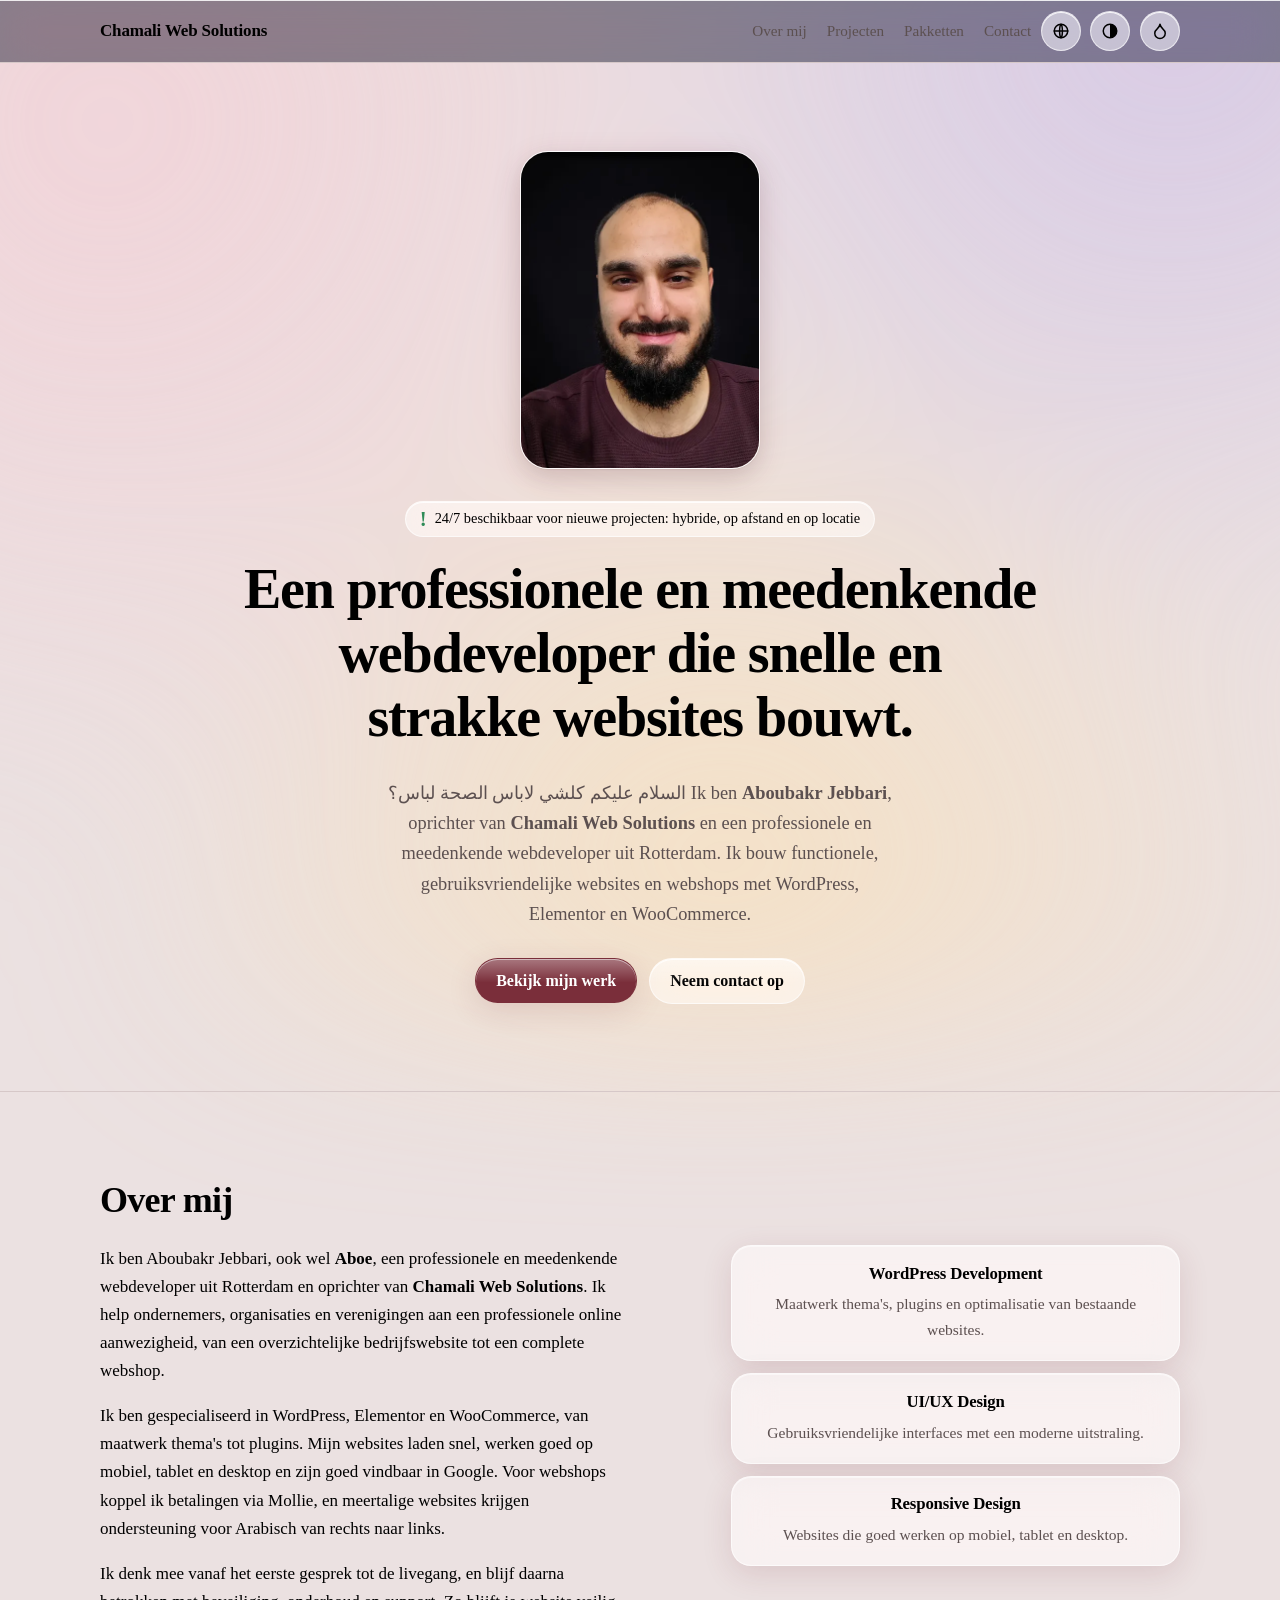
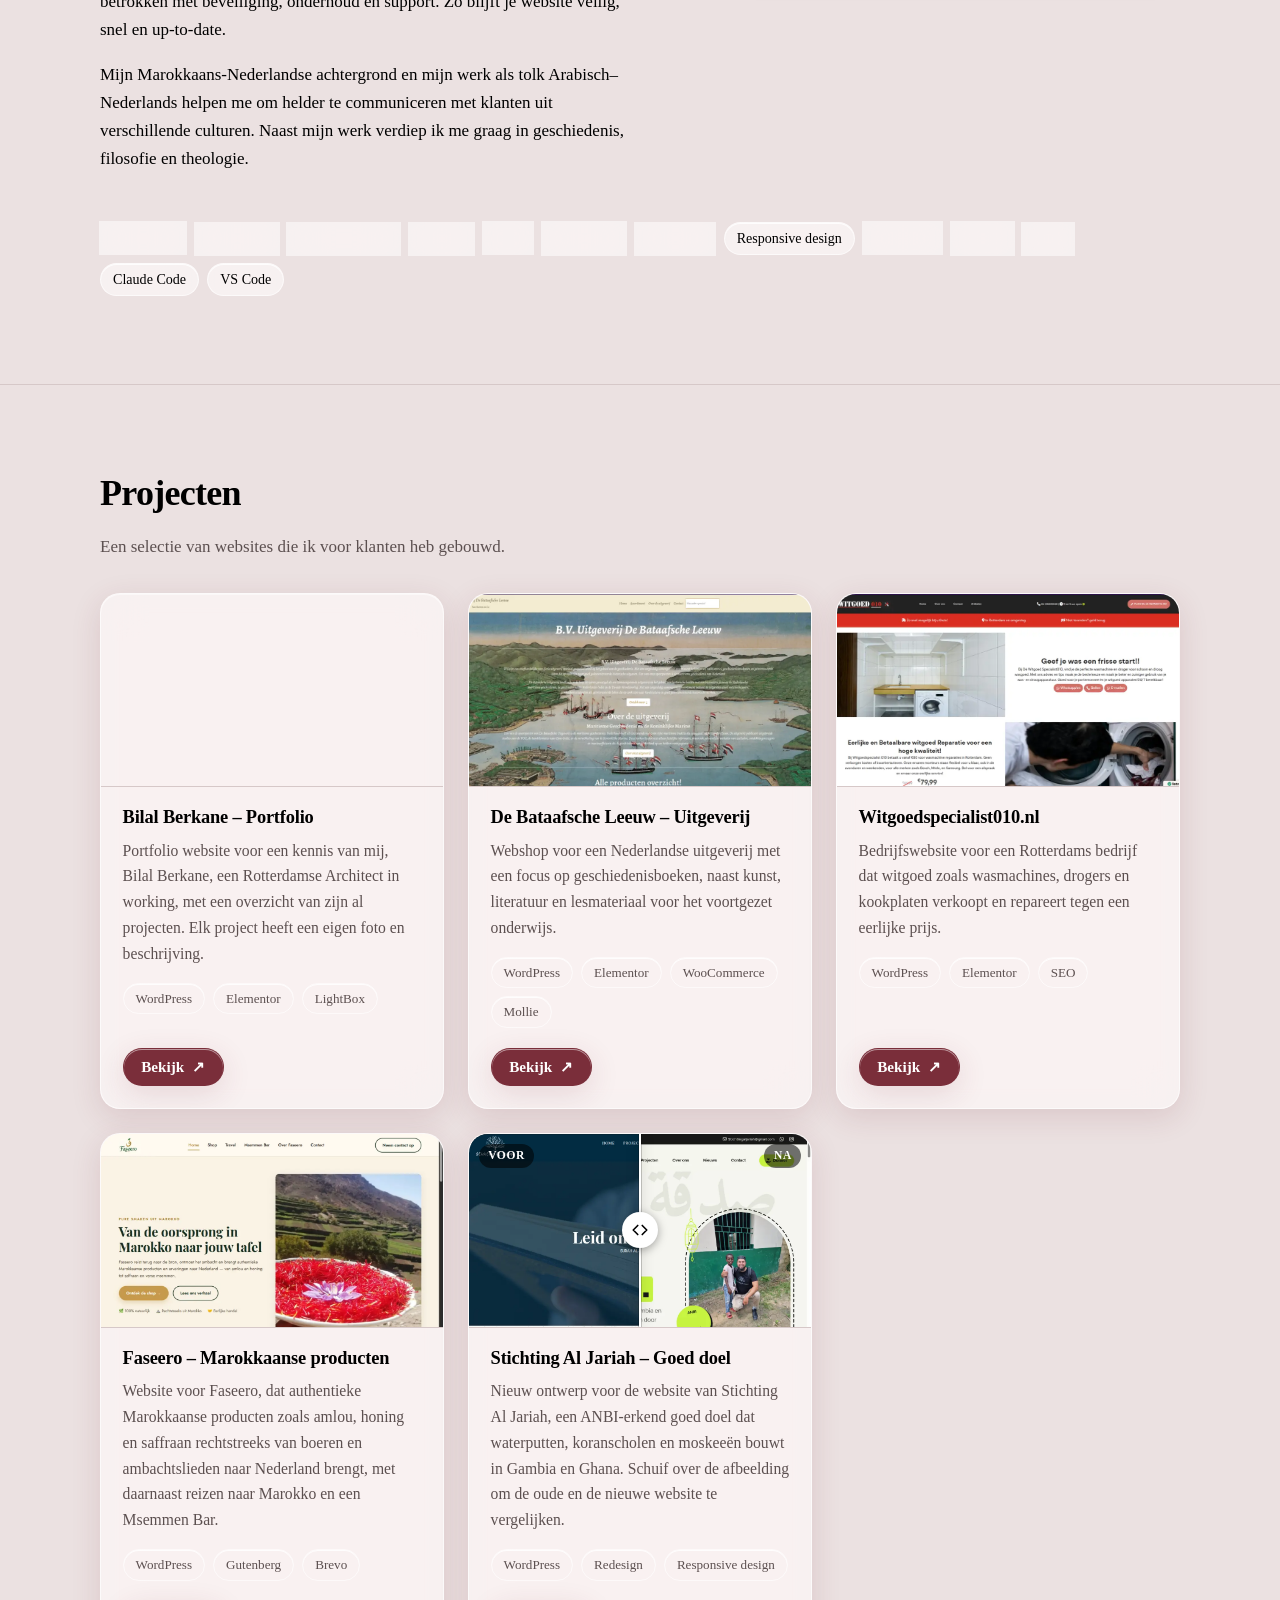
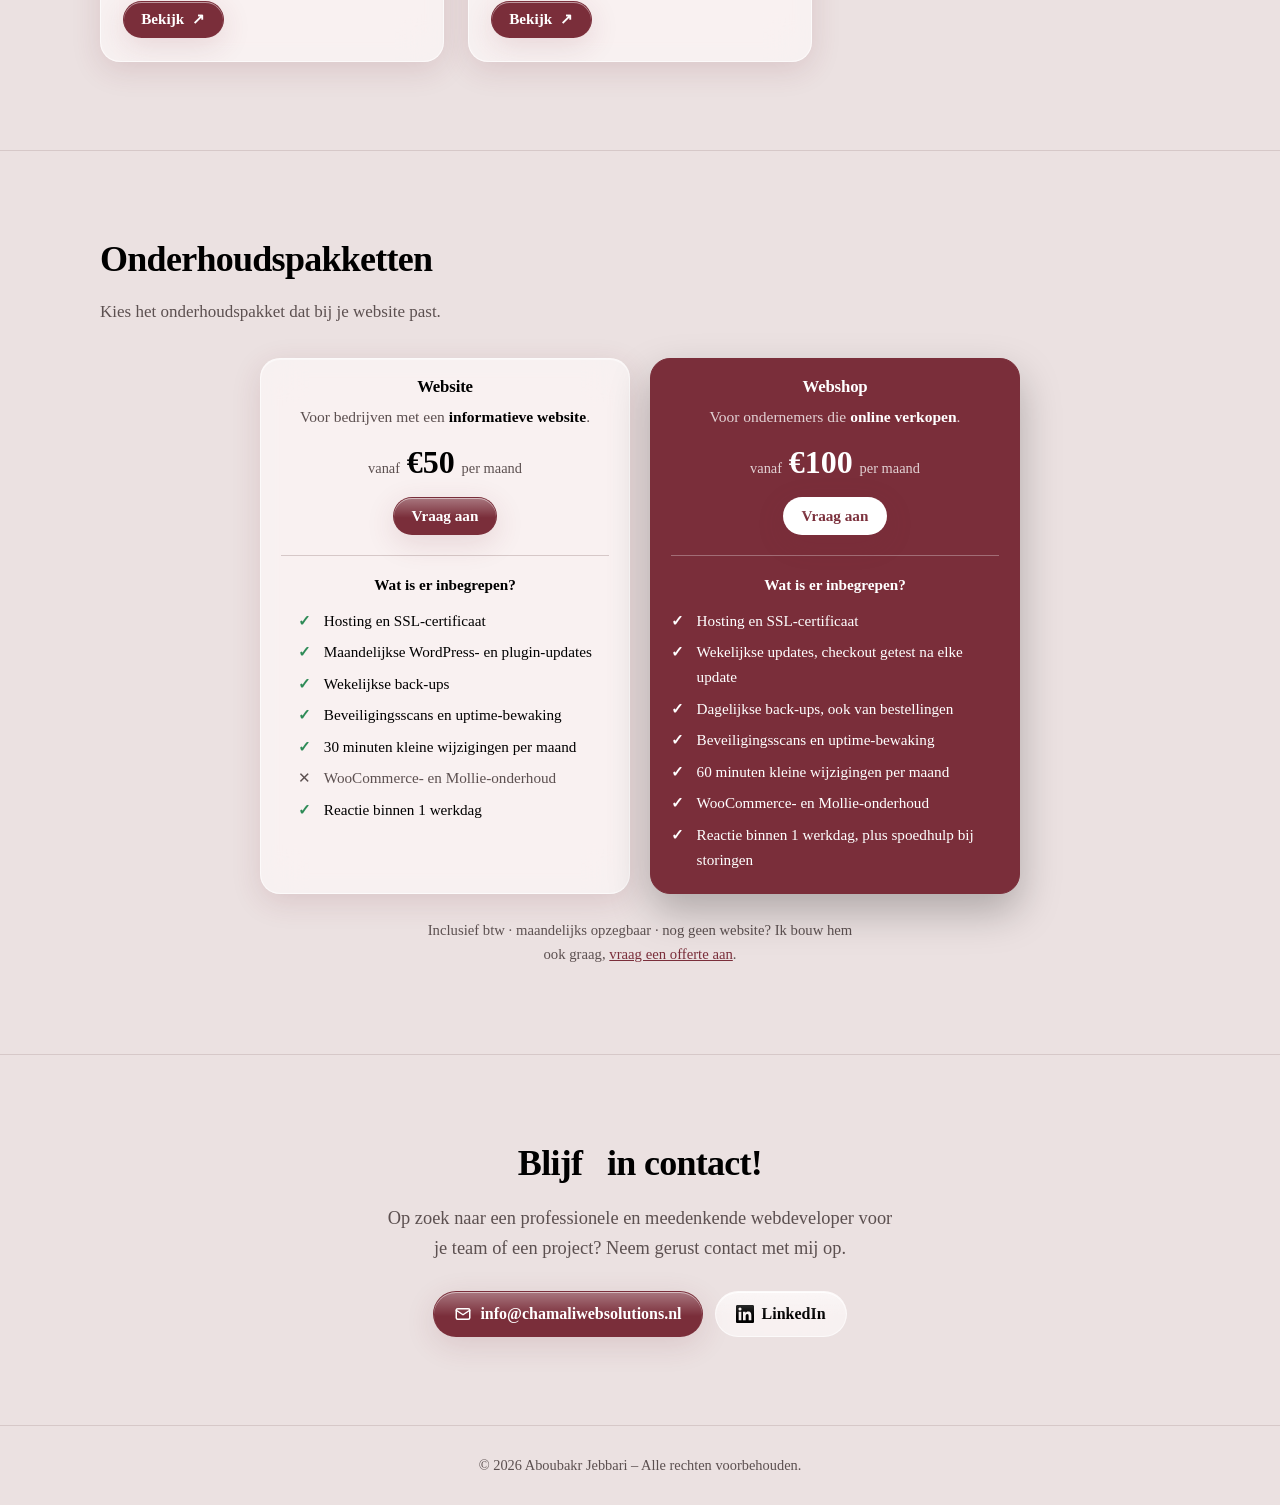
==== index.html @ 64330815 "Kleine aanpassingen in HTML en CSS Molgiant Belliontera-lettertype ingeladen en code opnieuw opgemaa" ====
<!DOCTYPE html>
<html lang="nl">

<head>
    <meta charset="UTF-8">
    <meta name="viewport" content="width=device-width, initial-scale=1.0">
    <title>Chamali Web Solutions – Webdeveloper in Rotterdam</title>
    <meta name="description"
        content="Portfolio van Aboubakr Jebbari, webdeveloper uit Rotterdam. Snelle, strakke en gebruiksvriendelijke websites met WordPress, Elementor en WooCommerce.">
    <meta name="theme-color" content="#EBE1E1">
    <link rel="canonical" href="https://chamaliwebsolutions.nl/">
    <meta property="og:title" content="Chamali Web Solutions – Webdeveloper in Rotterdam">
    <meta property="og:description"
        content="Snelle, strakke en gebruiksvriendelijke websites met WordPress, Elementor en WooCommerce.">
    <meta property="og:type" content="website">
    <meta property="og:url" content="https://chamaliwebsolutions.nl/">
    <meta property="og:site_name" content="Chamali Web Solutions">
    <meta property="og:locale" content="nl_NL">
    <meta property="og:image" content="https://chamaliwebsolutions.nl/assets/og-image.png">
    <meta property="og:image:width" content="1200">
    <meta property="og:image:height" content="630">
    <meta property="og:image:alt" content="Chamali Web Solutions – Webdeveloper in Rotterdam">
    <meta name="twitter:card" content="summary_large_image">
    <link rel="icon" href="./assets/favicon.svg" type="image/svg+xml">
    <link rel="apple-touch-icon" href="./assets/apple-touch-icon.png">
    <link rel="preload" as="image" href="./assets/aboubakr.webp">
    <!-- Structured data for the business only; no personal details on purpose -->
    <script type="application/ld+json">
    {
        "@context": "https://schema.org",
        "@type": "ProfessionalService",
        "name": "Chamali Web Solutions",
        "url": "https://chamaliwebsolutions.nl/",
        "logo": "https://chamaliwebsolutions.nl/assets/apple-touch-icon.png",
        "image": "https://chamaliwebsolutions.nl/assets/og-image.png",
        "description": "Webdeveloper in Rotterdam. Snelle, strakke en gebruiksvriendelijke websites met WordPress, Elementor en WooCommerce.",
        "areaServed": { "@type": "City", "name": "Rotterdam" },
        "knowsAbout": ["WordPress", "Elementor", "WooCommerce", "Webdesign", "Responsive design", "SEO"],
        "sameAs": ["https://www.linkedin.com/in/a-j-30070740a/?isSelfProfile=true"]
    }
    </script>
    <link href="https://fonts.cdnfonts.com/css/alegreya" rel="stylesheet">
    <link href="https://fonts.cdnfonts.com/css/molgiant-belliontera" rel="stylesheet">
    <link rel="stylesheet" href="./css/style.css">
    <!-- Set the theme, glass effect and language before the page paints, so there is no flash -->
    <script>
        (function () {
            var theme;
            try { theme = localStorage.getItem('theme'); } catch (e) { }
            if (theme !== 'dark' && theme !== 'light') {
                theme = window.matchMedia('(prefers-color-scheme: dark)').matches ? 'dark' : 'light';
            }
            document.documentElement.setAttribute('data-theme', theme);

            var glass;
            try { glass = localStorage.getItem('glass'); } catch (e) { }
            document.documentElement.setAttribute('data-glass', glass === 'off' ? 'off' : 'on');

            var lang;
            try { lang = localStorage.getItem('lang'); } catch (e) { }
            if (lang !== 'nl' && lang !== 'ar' && lang !== 'en') lang = 'nl';
            document.documentElement.setAttribute('lang', lang);
            document.documentElement.setAttribute('dir', lang === 'ar' ? 'rtl' : 'ltr');
        })();
    </script>
</head>

<body>
    <a class="skip-link" href="#main" data-i18n="skipLink">Naar de inhoud</a>

    <!-- Navigation -->
    <header class="site-header">
        <nav class="container nav" aria-label="Hoofdnavigatie" data-i18n-aria-label="navAriaLabel">
            <a class="brand" href="#top">Chamali Web Solutions</a>
            <div class="nav-actions">
                <!-- Offcanvas menu on tablet and smaller, inline links on desktop -->
                <ul class="nav-links" id="nav-menu">
                    <li><a href="#over-mij" data-i18n="navAbout">Over mij</a></li>
                    <li><a href="#projecten" data-i18n="navProjects">Projecten</a></li>
                    <li><a href="#pakketten" data-i18n="navPackages">Pakketten</a></li>
                    <li><a href="#contact" data-i18n="navContact">Contact</a></li>
                </ul>
                <div class="lang-switch">
                    <button class="icon-btn lang-toggle" type="button" id="lang-toggle-btn" aria-haspopup="true"
                        aria-expanded="false" aria-controls="lang-menu" aria-label="Taal wijzigen"
                        data-i18n-aria-label="langToggleAria">
                        <svg viewBox="0 0 24 24" width="18" height="18" aria-hidden="true" fill="none"
                            stroke="currentColor" stroke-width="2" stroke-linecap="round" stroke-linejoin="round">
                            <circle cx="12" cy="12" r="9" />
                            <path d="M3 12h18" />
                            <path d="M12 3c2.5 2.5 2.5 15.5 0 18M12 3c-2.5 2.5-2.5 15.5 0 18" />
                        </svg>
                    </button>
                    <ul class="lang-menu" id="lang-menu" role="menu" aria-labelledby="lang-toggle-btn">
                        <li role="none"><button type="button" role="menuitemradio" class="lang-option"
                                data-lang="nl">Nederlands</button></li>
                        <li role="none"><button type="button" role="menuitemradio" class="lang-option"
                                data-lang="ar">العربية</button></li>
                        <li role="none"><button type="button" role="menuitemradio" class="lang-option"
                                data-lang="en">English</button></li>
                    </ul>
                </div>
                <button class="icon-btn theme-toggle" type="button" aria-label="Wissel tussen licht en donker thema"
                    data-i18n-aria-label="themeToggleAria">
                    <svg viewBox="0 0 24 24" width="18" height="18" aria-hidden="true">
                        <circle cx="12" cy="12" r="9" fill="none" stroke="currentColor" stroke-width="2" />
                        <path d="M12 3a9 9 0 0 1 0 18Z" fill="currentColor" />
                    </svg>
                </button>
                <button class="icon-btn glass-toggle" type="button" aria-pressed="true" aria-label="Glaseffect"
                    data-i18n-aria-label="glassToggleAria">
                    <svg viewBox="0 0 24 24" width="18" height="18" aria-hidden="true" fill="none" stroke="currentColor"
                        stroke-width="2" stroke-linecap="round" stroke-linejoin="round">
                        <path
                            d="M12 22a7 7 0 0 0 7-7c0-2-1-3.9-3-5.5s-3.5-4-4-6.5c-.5 2.5-2 4.9-4 6.5C6 11.1 5 13 5 15a7 7 0 0 0 7 7Z" />
                        <path class="icon-glass-off" d="M4 4l16 16" />
                    </svg>
                </button>
                <button class="icon-btn nav-toggle" type="button" aria-label="Menu" aria-controls="nav-menu"
                    aria-expanded="false" data-i18n-aria-label="menuAria">
                    <svg viewBox="0 0 24 24" width="20" height="20" aria-hidden="true" fill="none" stroke="currentColor"
                        stroke-width="2" stroke-linecap="round">
                        <path class="icon-open" d="M4 7h16M4 12h16M4 17h16" />
                        <path class="icon-close" d="M6 6l12 12M18 6 6 18" />
                    </svg>
                </button>
            </div>
        </nav>
        <div class="nav-backdrop"></div>
    </header>

    <main id="main">
        <!-- Hero Section -->
        <section id="top" class="hero">
            <div class="container hero-grid">
                <div>
                    <p class="status"><span class="status-icon" aria-hidden="true">!</span><span
                            data-i18n="heroStatus">24/7 beschikbaar voor
                            nieuwe projecten: hybride, op afstand en op locatie</span></p>
                    <h1 data-i18n="heroTitle">Een professionele en meedenkende webdeveloper die snelle en strakke
                        websites
                        bouwt.</h1>
                    <p class="lead" data-i18n="heroLead"><span lang="ar" dir="rtl">السلام عليكم كلشي لاباس الصحة
                            لباس؟</span> Ik ben <strong>Aboubakr Jebbari</strong>, oprichter van
                        <strong>Chamali Web Solutions</strong> en een professionele en meedenkende webdeveloper uit
                        Rotterdam.
                        Ik bouw functionele,
                        gebruiksvriendelijke websites en webshops met WordPress, Elementor en WooCommerce.
                    </p>
                    <div class="actions">
                        <a class="btn btn-primary" href="#projecten" data-i18n="heroBtnWork">Bekijk mijn werk</a>
                        <a class="btn btn-outline" href="#contact" data-i18n="heroBtnContact">Neem contact op</a>
                    </div>
                </div>
                <img class="portrait" src="./assets/aboubakr.webp" alt="Portretfoto van Aboubakr Jebbari" width="480"
                    height="637" data-i18n-alt="portraitAlt">
            </div>
        </section>

        <!-- Over Section -->
        <section id="over-mij">
            <div class="container">
                <h2 data-i18n="aboutTitle">Over mij</h2>
                <div class="about-grid">
                    <div class="about-text">
                        <p data-i18n="aboutP1">Ik ben Aboubakr Jebbari, ook wel <strong>Aboe</strong>, een professionele
                            en meedenkende webdeveloper
                            uit Rotterdam en oprichter van <strong>Chamali Web Solutions</strong>. Ik help
                            ondernemers, organisaties en verenigingen aan een professionele online aanwezigheid, van
                            een overzichtelijke bedrijfswebsite tot een complete webshop.</p>
                        <p data-i18n="aboutP2">Ik ben gespecialiseerd in WordPress, Elementor en WooCommerce, van
                            maatwerk thema's tot plugins. Mijn websites laden snel, werken goed op mobiel, tablet en
                            desktop en zijn goed vindbaar in Google. Voor webshops koppel ik betalingen via Mollie, en
                            meertalige websites krijgen ondersteuning voor Arabisch van rechts naar links.</p>
                        <p data-i18n="aboutP3">Ik denk mee vanaf het eerste gesprek tot de livegang, en blijf daarna
                            betrokken met beveiliging, onderhoud en support. Zo blijft je website veilig, snel en
                            up-to-date.</p>
                        <p data-i18n="aboutP4">Mijn Marokkaans-Nederlandse achtergrond en mijn werk als tolk
                            Arabisch–Nederlands helpen me om helder te communiceren met klanten uit verschillende
                            culturen. Naast mijn werk verdiep ik me graag in geschiedenis, filosofie en theologie.</p>
                    </div>
                    <ul class="services">
                        <li>
                            <h3 data-i18n="serviceWpTitle">WordPress Development</h3>
                            <p data-i18n="serviceWpDesc">Maatwerk thema's, plugins en optimalisatie van bestaande
                                websites.</p>
                        </li>
                        <li>
                            <h3 data-i18n="serviceUxTitle">UI/UX Design</h3>
                            <p data-i18n="serviceUxDesc">Gebruiksvriendelijke interfaces met een moderne
                                uitstraling.</p>
                        </li>
                        <li>
                            <h3 data-i18n="serviceRespTitle">Responsive Design</h3>
                            <p data-i18n="serviceRespDesc">Websites die goed werken op mobiel, tablet en desktop.</p>
                        </li>
                    </ul>
                </div>
                <ul class="skills" aria-label="Vaardigheden" data-i18n-aria-label="skillsAria">
                    <li>WordPress</li>
                    <li>Elementor</li>
                    <li>WooCommerce</li>
                    <li>HTML</li>
                    <li>CSS</li>
                    <li>JavaScript</li>
                    <li>Bootstrap</li>
                    <li>Responsive design</li>
                    <li>LightBox</li>
                    <li>Mollie</li>
                    <li>SEO</li>
                    <li>Claude Code</li>
                    <li>VS Code</li>
                </ul>
            </div>
        </section>

        <!-- Projecten Section -->
        <section id="projecten">
            <div class="container">
                <h2 data-i18n="projectsTitle">Projecten</h2>
                <p class="section-intro" data-i18n="projectsIntro">Een selectie van websites die ik voor klanten heb
                    gebouwd.</p>
                <div class="projects">
                    <!-- Project 1 -->
                    <article class="project-card">
                        <div class="project-media"><img src="./assets/bilal-berkane.webp"
                                alt="Screenshot van de portfolio website van Bilal Berkane" width="1100" height="519"
                                loading="lazy" decoding="async" data-i18n-alt="project1Alt"></div>
                        <div class="project-body">
                            <h3 data-i18n="project1Title">Bilal Berkane – Portfolio</h3>
                            <p data-i18n="project1Desc">Portfolio website voor een kennis van mij, Bilal Berkane, een
                                Rotterdamse Architect in working, met een overzicht van zijn al projecten. Elk project
                                heeft een eigen foto en beschrijving.</p>
                            <ul class="tags" aria-label="Gebruikte technieken" data-i18n-aria-label="tagsAria">
                                <li>WordPress</li>
                                <li>Elementor</li>
                                <li>LightBox</li>
                            </ul>
                            <a class="btn btn-primary btn-sm" href="https://bilalberkane.nl/" target="_blank"
                                rel="noopener"><span data-i18n="btnView">Bekijk</span> <span
                                    aria-hidden="true">↗</span><span class="visually-hidden" data-i18n="project1Hidden">
                                    de website van Bilal Berkane</span></a>
                        </div>
                    </article>

                    <!-- Project 2 -->
                    <article class="project-card">
                        <div class="project-media"><img src="./assets/bataafsche-leeuw.webp"
                                alt="Screenshot van de website van uitgeverij De Bataafsche Leeuw" width="1100"
                                height="524" loading="lazy" decoding="async" data-i18n-alt="project2Alt"></div>
                        <div class="project-body">
                            <h3 data-i18n="project2Title">De Bataafsche Leeuw – Uitgeverij</h3>
                            <p data-i18n="project2Desc">Webshop voor een Nederlandse uitgeverij met een focus op
                                geschiedenisboeken, naast kunst, literatuur en lesmateriaal voor het voortgezet
                                onderwijs.</p>
                            <ul class="tags" aria-label="Gebruikte technieken" data-i18n-aria-label="tagsAria">
                                <li>WordPress</li>
                                <li>Elementor</li>
                                <li>WooCommerce</li>
                                <li>Mollie</li>
                            </ul>
                            <a class="btn btn-primary btn-sm" href="https://bataafscheleeuw.nl" target="_blank"
                                rel="noopener"><span data-i18n="btnView">Bekijk</span> <span
                                    aria-hidden="true">↗</span><span class="visually-hidden" data-i18n="project2Hidden">
                                    de website van De Bataafsche Leeuw</span></a>
                        </div>
                    </article>

                    <!-- Project 3 -->
                    <article class="project-card">
                        <div class="project-media"><img src="./assets/witgoedspecialist010.webp"
                                alt="Screenshot van de website van Witgoedspecialist010" width="1100" height="521"
                                loading="lazy" decoding="async" data-i18n-alt="project3Alt"></div>
                        <div class="project-body">
                            <h3 data-i18n="project3Title">Witgoedspecialist010.nl</h3>
                            <p data-i18n="project3Desc">Bedrijfswebsite voor een Rotterdams bedrijf dat witgoed zoals
                                wasmachines, drogers en kookplaten verkoopt en repareert tegen een eerlijke prijs.</p>
                            <ul class="tags" aria-label="Gebruikte technieken" data-i18n-aria-label="tagsAria">
                                <li>WordPress</li>
                                <li>Elementor</li>
                                <li>SEO</li>
                            </ul>
                            <a class="btn btn-primary btn-sm" href="https://witgoedspecialist010.nl/" target="_blank"
                                rel="noopener"><span data-i18n="btnView">Bekijk</span> <span
                                    aria-hidden="true">↗</span><span class="visually-hidden" data-i18n="project3Hidden">
                                    de website van Witgoedspecialist010</span></a>
                        </div>
                    </article>

                    <!-- Project 4 -->
                    <article class="project-card">
                        <div class="project-media"><img src="./assets/faseero.webp"
                                alt="Screenshot van de website van Faseero" width="1100" height="688" loading="lazy"
                                decoding="async" data-i18n-alt="project4Alt"></div>
                        <div class="project-body">
                            <h3 data-i18n="project4Title">Faseero – Marokkaanse producten</h3>
                            <p data-i18n="project4Desc">Website voor Faseero, dat authentieke Marokkaanse producten
                                zoals amlou, honing en saffraan rechtstreeks van boeren en ambachtslieden naar Nederland
                                brengt, met daarnaast reizen naar Marokko en een Msemmen Bar.</p>
                            <ul class="tags" aria-label="Gebruikte technieken" data-i18n-aria-label="tagsAria">
                                <li>WordPress</li>
                                <li>Gutenberg</li>
                                <li>Brevo</li>
                            </ul>
                            <a class="btn btn-primary btn-sm" href="https://www.faseero.nl" target="_blank"
                                rel="noopener"><span data-i18n="btnView">Bekijk</span> <span
                                    aria-hidden="true">↗</span><span class="visually-hidden" data-i18n="project4Hidden">
                                    de website van Faseero</span></a>
                        </div>
                    </article>

                    <!-- Project 5: hidden, the Ettaouhid project was cancelled. Remove this comment to show it again.
                    <article class="project-card">
                        <div class="project-media"><img src="./assets/ettaouhid.webp"
                                alt="Screenshot van de website van Vereniging Ettaouhid" width="1100" height="688"
                                loading="lazy" decoding="async" data-i18n-alt="project5Alt"></div>
                        <div class="project-body">
                            <h3 data-i18n="project5Title">Ettaouhid – Vereniging in Rotterdam</h3>
                            <p data-i18n="project5Desc">Nieuw ontwerp voor de website van Vereniging Ettaouhid, een
                                sociaal-culturele vereniging in Rotterdam die sinds 1989 actief is met een moskee,
                                Koranonderwijs, Arabische les en activiteiten voor jongeren, met ondersteuning voor
                                Arabisch van rechts naar links.</p>
                            <ul class="tags" aria-label="Gebruikte technieken" data-i18n-aria-label="tagsAria">
                                <li>WordPress</li>
                                <li>RTL</li>
                                <li>Responsive design</li>
                            </ul>
                            <a class="btn btn-primary btn-sm" href="https://ettaouhid.nl/" target="_blank"
                                rel="noopener"><span data-i18n="btnView">Bekijk</span> <span
                                    aria-hidden="true">↗</span><span class="visually-hidden" data-i18n="project5Hidden">
                                    de website van Ettaouhid</span></a>
                        </div>
                    </article>
                    -->

                    <!-- Project 6: before/after slider of the old and the new website.
                         dir="ltr" keeps "voor" on the left in the Arabic version too. -->
                    <article class="project-card">
                        <div class="project-media">
                            <div class="compare" dir="ltr">
                                <img class="compare-after" src="./assets/stichting-aljariah-na.webp"
                                    alt="De nieuwe website van Stichting Al Jariah" width="1200" height="750"
                                    loading="lazy" decoding="async" data-i18n-alt="project6AfterAlt">
                                <img class="compare-before" src="./assets/stichting-aljariah-voor.webp"
                                    alt="De oude website van Stichting Al Jariah" width="1200" height="750"
                                    loading="lazy" decoding="async" data-i18n-alt="project6BeforeAlt">
                                <span class="compare-label compare-label-before" data-i18n="compareBefore">Voor</span>
                                <span class="compare-label compare-label-after" data-i18n="compareAfter">Na</span>
                                <input class="compare-range" type="range" min="0" max="100" step="0.1" value="50"
                                    aria-label="Schuif tussen de oude en de nieuwe website"
                                    data-i18n-aria-label="compareAria">
                                <span class="compare-line" aria-hidden="true"><span class="compare-grip"><svg width="18"
                                            height="18" viewBox="0 0 24 24" fill="none">
                                            <path d="m9 6-6 6 6 6M15 6l6 6-6 6" stroke="currentColor" stroke-width="2.2"
                                                stroke-linecap="round" stroke-linejoin="round" />
                                        </svg></span></span>
                            </div>
                        </div>
                        <div class="project-body">
                            <h3 data-i18n="project6Title">Stichting Al Jariah – Goed doel</h3>
                            <p data-i18n="project6Desc">Nieuw ontwerp voor de website van Stichting Al Jariah, een
                                ANBI-erkend goed doel dat waterputten, koranscholen en moskeeën bouwt in Gambia en
                                Ghana. Schuif over de afbeelding om de oude en de nieuwe website te vergelijken.</p>
                            <ul class="tags" aria-label="Gebruikte technieken" data-i18n-aria-label="tagsAria">
                                <li>WordPress</li>
                                <li>Redesign</li>
                                <li>Responsive design</li>
                            </ul>
                            <a class="btn btn-primary btn-sm" href="https://stichtingaljariah.nl/" target="_blank"
                                rel="noopener"><span data-i18n="btnView">Bekijk</span> <span
                                    aria-hidden="true">↗</span><span class="visually-hidden" data-i18n="project6Hidden">
                                    de website van Stichting Al Jariah</span></a>
                        </div>
                    </article>
                </div>
            </div>
        </section>

        <!-- Pakketten Section -->
        <section id="pakketten">
            <div class="container">
                <h2 data-i18n="packagesTitle">Onderhoudspakketten</h2>
                <p class="section-intro" data-i18n="packagesIntro">Kies het onderhoudspakket dat bij je website past.
                </p>
                <ul class="packages">
                    <!-- Pakket 1 -->
                    <li class="package">
                        <h3 data-i18n="package1Title">Website</h3>
                        <p class="package-desc" data-i18n="package1Desc">Voor bedrijven met een <strong>informatieve
                                website</strong>.</p>
                        <p class="package-price" data-i18n="package1Price">vanaf <strong>€50</strong> per maand</p>
                        <a class="btn btn-primary btn-sm" href="#contact" data-i18n="packageBtn">Vraag aan</a>
                        <div class="package-includes">
                            <p class="package-includes-title" data-i18n="includesTitle">Wat is er inbegrepen?</p>
                            <ul class="package-features">
                                <li><span data-i18n="featureHosting">Hosting en SSL-certificaat</span></li>
                                <li><span data-i18n="p1Updates">Maandelijkse WordPress- en plugin-updates</span></li>
                                <li><span data-i18n="p1Backups">Wekelijkse back-ups</span></li>
                                <li><span data-i18n="featureMonitoring">Beveiligingsscans en uptime-bewaking</span></li>
                                <li><span data-i18n="p1Changes">30 minuten kleine wijzigingen per maand</span></li>
                                <li class="excluded"><span class="visually-hidden" data-i18n="notIncluded">Niet
                                        inbegrepen:</span> <span data-i18n="featureShop">WooCommerce- en
                                        Mollie-onderhoud</span></li>
                                <li><span data-i18n="p1Support">Reactie binnen 1 werkdag</span></li>
                            </ul>
                        </div>
                    </li>

                    <!-- Pakket 2 -->
                    <li class="package package-featured">
                        <h3 data-i18n="package2Title">Webshop</h3>
                        <p class="package-desc" data-i18n="package2Desc">Voor ondernemers die <strong>online
                                verkopen</strong>.</p>
                        <p class="package-price" data-i18n="package2Price">vanaf <strong>€100</strong> per maand</p>
                        <a class="btn btn-primary btn-sm" href="#contact" data-i18n="packageBtn">Vraag aan</a>
                        <div class="package-includes">
                            <p class="package-includes-title" data-i18n="includesTitle">Wat is er inbegrepen?</p>
                            <ul class="package-features">
                                <li><span data-i18n="featureHosting">Hosting en SSL-certificaat</span></li>
                                <li><span data-i18n="p2Updates">Wekelijkse updates, checkout getest na elke
                                        update</span></li>
                                <li><span data-i18n="p2Backups">Dagelijkse back-ups, ook van bestellingen</span></li>
                                <li><span data-i18n="featureMonitoring">Beveiligingsscans en uptime-bewaking</span></li>
                                <li><span data-i18n="p2Changes">60 minuten kleine wijzigingen per maand</span></li>
                                <li><span data-i18n="featureShop">WooCommerce- en Mollie-onderhoud</span></li>
                                <li><span data-i18n="p2Support">Reactie binnen 1 werkdag, plus spoedhulp bij
                                        storingen</span></li>
                            </ul>
                        </div>
                    </li>
                </ul>
                <p class="packages-note" data-i18n="packagesNote">Inclusief btw · maandelijks opzegbaar · nog geen
                    website? Ik bouw hem ook graag, <a href="#contact">vraag een offerte aan</a>.</p>
            </div>
        </section>

        <!-- Contact Section -->
        <section id="contact">
            <div class="container contact">
                <h2 data-i18n="contactTitle">Blijf &nbsp; in contact!</h2>
                <p class="lead" data-i18n="contactLead">Op zoek naar een professionele en meedenkende webdeveloper voor
                    je team of een project?
                    Neem gerust contact met mij op.</p>
                <div class="actions">
                    <a class="btn btn-primary" href="mailto:info@chamaliwebsolutions.nl">
                        <svg viewBox="0 0 24 24" width="18" height="18" aria-hidden="true" fill="none"
                            stroke="currentColor" stroke-width="2" stroke-linecap="round" stroke-linejoin="round">
                            <rect x="3" y="5" width="18" height="14" rx="2" />
                            <path d="m3 7 9 6 9-6" />
                        </svg>
                        info@chamaliwebsolutions.nl
                    </a>
                    <a class="btn btn-outline" href="https://www.linkedin.com/in/a-j-30070740a/?isSelfProfile=true"
                        target="_blank" rel="noopener">
                        <svg viewBox="0 0 24 24" width="18" height="18" aria-hidden="true" fill="currentColor">
                            <path
                                d="M20.45 20.45h-3.56v-5.57c0-1.33-.02-3.04-1.85-3.04-1.85 0-2.14 1.45-2.14 2.94v5.67H9.35V9h3.41v1.56h.05c.48-.9 1.64-1.85 3.37-1.85 3.6 0 4.27 2.37 4.27 5.46v6.28ZM5.34 7.43a2.06 2.06 0 1 1 0-4.13 2.06 2.06 0 0 1 0 4.13ZM7.12 20.45H3.56V9h3.56v11.45ZM22.22 0H1.77C.79 0 0 .77 0 1.73v20.54C0 23.23.79 24 1.77 24h20.45c.98 0 1.78-.77 1.78-1.73V1.73C24 .77 23.2 0 22.22 0Z" />
                        </svg>
                        LinkedIn
                    </a>
                </div>
            </div>
        </section>
    </main>

    <!-- Footer -->
    <footer class="site-footer">
        <div class="container">
            <p>&copy; <span class="year">2026</span> Aboubakr Jebbari – <span data-i18n="footerRights">Alle rechten
                    voorbehouden.</span></p>
        </div>
    </footer>

    <script src="./js/app.js" defer></script>
</body>

</html>
---- css/style.css ----
:root {
  --bg: #EBE1E1;
  --bg-solid: #EBE1E1;
  --surface: rgba(255, 255, 255, .55);
  --text: #000000;
  --muted: #5c5050;
  --border: #d6c8c8;
  --accent: #7a2e3a;
  --accent-hover: #5e222c;
  --on-accent: #ffffff;
  --on-accent-hover: #ffffff;
  --check: #2e8b57;
  --header-bg: rgba(32, 38, 58, .5);
  --radius: 20px;
  --shadow: 0 1px 2px rgba(34, 27, 27, .06), 0 8px 24px rgba(34, 27, 27, .08);
  --glass-blur: blur(20px) saturate(180%);
  --glass-border: rgba(255, 255, 255, .6);
  --glass-highlight: rgba(255, 255, 255, .85);
  --glass-shadow: 0 8px 30px rgba(122, 46, 58, .14), inset 0 1px 0 rgba(255, 255, 255, .5);
  --blob-1: #f7c9d3;
  --blob-2: #c6b6ea;
  --blob-3: #ffe2ad;
}

:root[data-theme="dark"] {
  color-scheme: dark;
  --bg: linear-gradient(180deg, #3e252c, #2b2b2b);
  --bg-solid: #2b2b2b;
  --surface: rgba(74, 46, 53, .4);
  --text: #ffffff;
  --muted: #cab6ba;
  --border: #5e3f46;
  --accent: #ffffff;
  --accent-hover: #2b2b2b;
  --on-accent: #2b2b2b;
  --on-accent-hover: #ffffff;
  --check: #5cc08a;
  /* Same near-black as the background of the portrait photo */
  --header-bg: #070608;
  --shadow: 0 1px 2px rgba(0, 0, 0, .3), 0 8px 24px rgba(0, 0, 0, .35);
  --glass-blur: blur(20px) saturate(180%);
  --glass-border: rgba(255, 255, 255, .14);
  --glass-highlight: rgba(255, 255, 255, .22);
  --glass-shadow: 0 8px 30px rgba(0, 0, 0, .5), inset 0 1px 0 rgba(255, 255, 255, .08);
  --blob-1: #7a2e3a;
  --blob-2: #203a52;
  --blob-3: #e3a1ab;
}

/* Flat look without the glass effect, switched with the glass toggle */
:root[data-glass="off"] {
  --surface: #ffffff;
  --glass-blur: none;
  --glass-border: var(--border);
  --glass-highlight: transparent;
  --glass-shadow: var(--shadow);
}

/* The dark header is already solid, so only the light one needs a flat colour */
:root[data-theme="light"][data-glass="off"] {
  --header-bg: var(--bg-solid);
}

:root[data-theme="dark"][data-glass="off"] {
  --surface: #382b2f;
}

*,
*::before,
*::after {
  box-sizing: border-box;
}

html {
  scroll-behavior: smooth;
  scroll-padding-top: 72px;
  -webkit-text-size-adjust: 100%;
}

body {
  position: relative;
  margin: 0;
  background: var(--bg);
  color: var(--text);
  font-family: 'Molgiant Belliontera', sans-serif;
  font-family: 'Molgiant Belliontera Script', sans-serif;
  font-family: "Alegreya", Georgia, "Traditional Arabic", "Noto Naskh Arabic", "Times New Roman", Times, serif;
  font-size: 1.0625rem;
  line-height: 1.65;
}

/* Soft drifting color blobs the glass panels refract via backdrop-filter */
body::before {
  content: "";
  position: fixed;
  inset: -15%;
  z-index: -1;
  background:
    radial-gradient(circle at 18% 22%, var(--blob-1) 0%, transparent 42%),
    radial-gradient(circle at 82% 12%, var(--blob-2) 0%, transparent 38%),
    radial-gradient(circle at 55% 88%, var(--blob-3) 0%, transparent 45%);
  filter: blur(90px);
  opacity: .55;
  pointer-events: none;
  animation: liquidDrift 24s ease-in-out infinite alternate;
}

@keyframes liquidDrift {
  0% {
    transform: translate(0, 0) scale(1);
  }

  50% {
    transform: translate(-3%, 2%) scale(1.06);
  }

  100% {
    transform: translate(2%, -3%) scale(1);
  }
}

:root[data-glass="off"] body::before {
  content: none;
}

img {
  display: block;
  max-width: 100%;
  height: auto;
}

a {
  color: var(--accent);
}

h1,
h2,
h3 {
  margin: 0 0 .5em;
  line-height: 1.15;
  letter-spacing: -.02em;
  text-wrap: balance;
}

h1 {
  font-size: clamp(2.1rem, 5.5vw, 3.5rem);
}

h2 {
  font-size: clamp(1.6rem, 3.5vw, 2.25rem);
}

h3 {
  font-size: 1.15rem;
  letter-spacing: -.01em;
}

/* Negative letter-spacing breaks Arabic letter connections */
[dir="rtl"] h1,
[dir="rtl"] h2,
[dir="rtl"] h3,
[dir="rtl"] .brand,
[dir="rtl"] .package-badge {
  letter-spacing: normal;
}

p {
  margin: 0 0 1em;
}

ul {
  margin: 0;
  padding: 0;
  list-style: none;
}

:focus-visible {
  outline: 3px solid var(--accent);
  outline-offset: 3px;
  border-radius: 4px;
}

.container {
  width: min(100% - 2.5rem, 1080px);
  margin-inline: auto;
}

.visually-hidden {
  position: absolute;
  width: 1px;
  height: 1px;
  overflow: hidden;
  clip-path: inset(50%);
  white-space: nowrap;
}

.skip-link {
  position: absolute;
  inset-inline-start: 1rem;
  top: -4rem;
  z-index: 20;
  padding: .5rem 1rem;
  background: var(--text);
  color: var(--bg-solid);
  border-radius: 8px;
}

.skip-link:focus {
  top: 1rem;
}

/* Navigation */
.site-header {
  position: sticky;
  top: 0;
  z-index: 10;
  border-bottom: 1px solid var(--border);
}

/* The blur lives on a pseudo-element: a backdrop-filter on the header itself
   would trap the fixed offcanvas menu inside the header box. */
.site-header::before {
  content: "";
  position: absolute;
  inset: 0;
  z-index: -1;
  background: var(--header-bg);
  backdrop-filter: var(--glass-blur);
  -webkit-backdrop-filter: var(--glass-blur);
  box-shadow: inset 0 1px 0 var(--glass-highlight);
}

.nav {
  display: flex;
  align-items: center;
  justify-content: space-between;
  gap: 1rem;
  padding-block: .7rem;
}

.nav-actions {
  display: flex;
  align-items: center;
  gap: .6rem;
}

.brand {
  color: var(--text);
  font-weight: 700;
  letter-spacing: -.01em;
  text-decoration: none;
}

.nav-links {
  display: flex;
  align-items: center;
  gap: 1.25rem;
}

.icon-btn {
  display: grid;
  place-items: center;
  width: 2.5rem;
  height: 2.5rem;
  padding: 0;
  background: var(--surface);
  backdrop-filter: var(--glass-blur);
  -webkit-backdrop-filter: var(--glass-blur);
  border: 1px solid var(--glass-border);
  border-radius: 50%;
  color: var(--text);
  cursor: pointer;
  box-shadow: inset 0 1px 0 var(--glass-highlight);
  transition: transform .15s, box-shadow .15s;
}

.icon-btn:hover {
  transform: translateY(-1px);
  box-shadow: inset 0 1px 0 var(--glass-highlight), 0 4px 14px rgba(0, 0, 0, .12);
}

/* The glass toggle's droplet gets a slash while the effect is off */
.icon-glass-off {
  display: none;
}

:root[data-glass="off"] .icon-glass-off {
  display: inline;
}

/* Language dropdown */
.lang-switch {
  position: relative;
}

.lang-menu {
  position: absolute;
  top: calc(100% + .6rem);
  inset-inline-end: 0;
  z-index: 15;
  min-width: 9.5rem;
  padding: .4rem;
  background: var(--surface);
  backdrop-filter: var(--glass-blur);
  -webkit-backdrop-filter: var(--glass-blur);
  border: 1px solid var(--glass-border);
  border-radius: calc(var(--radius) - 4px);
  box-shadow: var(--glass-shadow), 0 12px 28px rgba(0, 0, 0, .18);
  opacity: 0;
  transform: translateY(-6px);
  visibility: hidden;
  pointer-events: none;
  transition: opacity .15s ease, transform .15s ease, visibility .15s;
}

.lang-switch.open .lang-menu {
  opacity: 1;
  transform: translateY(0);
  visibility: visible;
  pointer-events: auto;
}

.lang-option {
  display: flex;
  align-items: center;
  gap: .5rem;
  width: 100%;
  padding: .55rem .65rem;
  background: none;
  border: none;
  border-radius: calc(var(--radius) - 10px);
  color: var(--text);
  font-family: inherit;
  font-size: .92rem;
  text-align: start;
  cursor: pointer;
}

.lang-option:hover {
  background: var(--border);
}

.lang-option::before {
  content: "";
  width: 1rem;
  flex: none;
}

.lang-option[aria-current="true"] {
  font-weight: 700;
}

.lang-option[aria-current="true"]::before {
  content: "✓";
  color: var(--accent);
}

.nav-toggle,
.nav-backdrop,
.icon-close {
  display: none;
}

/* Offcanvas menu: tablet and smaller */
@media (max-width: 991px) {
  .nav-toggle {
    display: grid;
  }

  /* Keep the buttons above the open panel, so the toggle doubles as close button */
  .icon-btn {
    position: relative;
    z-index: 2;
  }

  .nav-links {
    position: fixed;
    top: 0;
    inset-inline-end: 0;
    z-index: 1;
    flex-direction: column;
    align-items: stretch;
    gap: 0;
    width: min(82vw, 320px);
    height: 100vh;
    height: 100dvh;
    padding: 4.75rem 1.5rem 2rem;
    overflow-y: auto;
    background: var(--header-bg);
    backdrop-filter: var(--glass-blur);
    -webkit-backdrop-filter: var(--glass-blur);
    border-inline-start: 1px solid var(--glass-border);
    box-shadow: var(--glass-shadow);
    transform: translateX(100%);
    visibility: hidden;
    transition: transform .25s ease, visibility .25s;
  }

  /* inset-inline-end flips to the left edge in RTL, but the transform below
     is a physical length and needs its own direction-aware override. */
  [dir="rtl"] .nav-links {
    transform: translateX(-100%);
  }

  .nav-actions .nav-links a {
    display: block;
    padding: .95rem 0;
    border-bottom: 1px solid var(--border);
    color: var(--text);
    font-size: 1.15rem;
  }

  .nav-backdrop {
    display: block;
    position: fixed;
    inset: 0;
    background: rgba(0, 0, 0, .5);
    opacity: 0;
    pointer-events: none;
    transition: opacity .25s ease;
  }

  .nav-open {
    overflow: hidden;
  }

  .nav-open .nav-links {
    transform: none;
    visibility: visible;
  }

  .nav-open .nav-backdrop {
    opacity: 1;
    pointer-events: auto;
  }

  .nav-open .icon-open {
    display: none;
  }

  .nav-open .icon-close {
    display: inline;
  }
}

/* Keep the brand and the four header buttons on one line on small phones */
@media (max-width: 419px) {
  .nav {
    gap: .75rem;
  }

  .nav-actions {
    gap: .4rem;
  }

  .icon-btn {
    width: 2.25rem;
    height: 2.25rem;
  }

  .brand {
    font-size: .95rem;
  }
}

.nav-links a {
  color: var(--muted);
  font-size: .95rem;
  font-weight: 500;
  text-decoration: none;
}

.nav-links a:hover {
  color: var(--text);
}

/* Sections */
section {
  padding-block: clamp(3rem, 8vw, 5.5rem);
}

section+section {
  border-top: 1px solid var(--border);
}

.lead {
  color: var(--muted);
  font-size: 1.15rem;
  max-width: 56ch;
}

.section-intro {
  color: var(--muted);
  margin-bottom: 2rem;
}

/* Buttons */
.btn {
  position: relative;
  display: inline-flex;
  align-items: center;
  gap: .5rem;
  padding: .75rem 1.25rem;
  border: 1.5px solid transparent;
  border-radius: 999px;
  font-size: 1rem;
  font-weight: 600;
  line-height: 1.2;
  max-width: 100%;
  overflow-wrap: anywhere;
  text-decoration: none;
  overflow: hidden;
  transition: background-color .15s, color .15s, border-color .15s, transform .15s, box-shadow .15s;
}

.btn:hover {
  transform: translateY(-2px);
}

.btn-sm {
  padding: .55rem 1.1rem;
  font-size: .95rem;
}

/* Glass sheen: a soft highlight riding the top half of every button */
.btn::before {
  content: "";
  position: absolute;
  inset: 0;
  background: linear-gradient(180deg, rgba(255, 255, 255, .35), rgba(255, 255, 255, 0) 55%);
  pointer-events: none;
}

:root[data-glass="off"] .btn::before {
  content: none;
}

.btn-primary {
  background: var(--accent);
  color: var(--on-accent);
  box-shadow: var(--glass-shadow);
}

.btn-primary:hover {
  background: var(--accent-hover);
  color: var(--on-accent-hover);
  box-shadow: 0 10px 26px rgba(0, 0, 0, .18), inset 0 1px 0 var(--glass-highlight);
}

.btn-outline {
  background: var(--surface);
  backdrop-filter: var(--glass-blur);
  -webkit-backdrop-filter: var(--glass-blur);
  border-color: var(--glass-border);
  color: var(--text);
  box-shadow: inset 0 1px 0 var(--glass-highlight);
}

.btn-outline:hover {
  background: var(--text);
  color: var(--bg-solid);
}

.actions {
  display: flex;
  flex-wrap: wrap;
  gap: .75rem;
  margin-top: 1.75rem;
}

/* Hero: one centred column with the portrait on top */
.hero-grid {
  display: grid;
  justify-items: center;
  gap: 2rem;
  text-align: center;
}

.hero .lead {
  margin-inline: auto;
}

.hero .actions {
  justify-content: center;
}

.status {
  display: inline-flex;
  align-items: center;
  gap: .5rem;
  margin-bottom: 1.25rem;
  padding: .3rem .85rem;
  background: var(--surface);
  backdrop-filter: var(--glass-blur);
  -webkit-backdrop-filter: var(--glass-blur);
  border: 1px solid var(--glass-border);
  border-radius: 999px;
  font-size: .9rem;
  font-weight: 500;
  box-shadow: inset 0 1px 0 var(--glass-highlight);
}

.status-icon {
  color: var(--check);
  font-size: 1.3rem;
  font-style: normal;
  font-weight: 800;
  line-height: 1;
  animation: statusBounce 2s ease-in-out infinite;
}

/* Two hops, the second smaller, then a short rest before the next round */
@keyframes statusBounce {

  0%,
  40%,
  60%,
  100% {
    transform: translateY(0);
  }

  20% {
    transform: translateY(-5px);
  }

  50% {
    transform: translateY(-2px);
  }
}

.portrait {
  grid-row: 1;
  width: min(100%, 240px);
  border-radius: 28px;
  border: 1px solid var(--glass-highlight);
  box-shadow: var(--glass-shadow), var(--shadow);
}

/* Over mij */
.about-grid {
  display: grid;
  gap: 2rem;
  margin-top: 1.5rem;
}

.about-text {
  max-width: 62ch;
}

.services {
  display: grid;
  gap: .75rem;
  align-content: start;
}

/* The package cards share the look of the service cards */
.services li,
.package {
  padding: 1.1rem 1.25rem;
  text-align: center;
  background: var(--surface);
  backdrop-filter: var(--glass-blur);
  -webkit-backdrop-filter: var(--glass-blur);
  border: 1px solid var(--glass-border);
  border-radius: var(--radius);
  box-shadow: var(--glass-shadow);
  transition: transform .2s ease, box-shadow .2s ease;
}

.services li:hover,
.package:hover {
  transform: translateY(-3px);
  box-shadow: 0 14px 34px rgba(0, 0, 0, .14), inset 0 1px 0 var(--glass-highlight);
}

.services h3,
.package h3 {
  font-size: 1.05rem;
}

.services p,
.package-desc {
  margin: 0;
  color: var(--muted);
  font-size: .97rem;
}

.skills,
.tags {
  display: flex;
  flex-wrap: wrap;
  gap: .5rem;
}

.skills {
  margin-top: 2rem;
}

.skills li,
.tags li {
  padding: .25rem .75rem;
  border: 1px solid var(--glass-border);
  border-radius: 999px;
  font-size: .88rem;
  font-weight: 500;
  box-shadow: inset 0 1px 0 var(--glass-highlight);
}

.skills li {
  background: var(--surface);
  backdrop-filter: var(--glass-blur);
  -webkit-backdrop-filter: var(--glass-blur);
}

.tags li {
  color: var(--muted);
  font-size: .82rem;
}

/* Projecten */
.projects {
  display: grid;
  gap: 1.5rem;
}

.project-card {
  display: flex;
  flex-direction: column;
  overflow: hidden;
  background: var(--surface);
  backdrop-filter: var(--glass-blur);
  -webkit-backdrop-filter: var(--glass-blur);
  border: 1px solid var(--glass-border);
  border-radius: var(--radius);
  box-shadow: var(--glass-shadow);
  transition: transform .25s ease, box-shadow .25s ease;
}

.project-card {
  position: relative;
}

.project-card:hover {
  transform: translateY(-4px);
  box-shadow: 0 18px 40px rgba(0, 0, 0, .16), inset 0 1px 0 var(--glass-highlight);
}

/* Stretch the "Bekijk" link over the whole card, so the card is clickable too.
   .btn is position:relative for its glass sheen, which would otherwise make it
   the containing block for this overlay and shrink the clickable area down to
   just the button — put it back to static here so ::after escalates to the card. */
.project-card .btn {
  position: static;
}

.project-card .btn::before {
  content: none;
}

.project-card .btn::after {
  content: "";
  position: absolute;
  inset: 0;
}

.project-media {
  overflow: hidden;
  border-bottom: 1px solid var(--border);
}

.project-card img {
  width: 100%;
  aspect-ratio: 16 / 9;
  object-fit: cover;
  object-position: top;
  transition: transform .35s ease;
}

.project-card:hover img,
.project-card:focus-within img {
  transform: scale(1.08);
}

/* Before/after slider in a project card: the new site underneath, the old
   one on top, cut off at the line. It sits above the card's link overlay, so
   dragging moves the line instead of opening the website. */
.compare {
  --pos: 50%;
  position: relative;
  z-index: 1;
  aspect-ratio: 16 / 9;
  user-select: none;
}

.project-card .compare img {
  position: absolute;
  inset: 0;
  height: 100%;
}

/* No zoom on hover here: the line would no longer match the images */
.project-card:hover .compare img,
.project-card:focus-within .compare img {
  transform: none;
}

.compare-before {
  clip-path: inset(0 calc(100% - var(--pos)) 0 0);
}

.compare-range {
  position: absolute;
  inset: 0;
  width: 100%;
  height: 100%;
  margin: 0;
  opacity: 0;
  cursor: ew-resize;
  /* Swiping up or down over it still scrolls the page */
  touch-action: pan-y;
}

.compare-line {
  position: absolute;
  top: 0;
  bottom: 0;
  left: var(--pos);
  width: 2px;
  margin-left: -1px;
  background: #ffffff;
  box-shadow: 0 0 0 1px rgba(0, 0, 0, .2), 0 0 12px rgba(0, 0, 0, .35);
  pointer-events: none;
}

.compare-grip {
  position: absolute;
  top: 50%;
  left: 50%;
  display: grid;
  place-items: center;
  width: 36px;
  height: 36px;
  border-radius: 50%;
  background: #ffffff;
  color: #000000;
  transform: translate(-50%, -50%);
  box-shadow: 0 2px 10px rgba(0, 0, 0, .35);
}

.compare-range:focus-visible~.compare-line .compare-grip {
  outline: 3px solid var(--accent);
  outline-offset: 2px;
}

.compare-label {
  position: absolute;
  top: .6rem;
  padding: .15rem .6rem;
  border-radius: 999px;
  background: rgba(0, 0, 0, .55);
  color: #ffffff;
  font-size: .72rem;
  font-weight: 600;
  letter-spacing: .05em;
  text-transform: uppercase;
  pointer-events: none;
}

.compare-label-before {
  left: .6rem;
}

.compare-label-after {
  right: .6rem;
}

.project-card:hover .btn-primary {
  background: var(--accent-hover);
  color: var(--on-accent-hover);
}

/* transform on :hover would make .btn the containing block for its own
   ::after overlay, shrinking the clickable area down to just the button */
.project-card .btn:hover {
  transform: none;
}

.project-body {
  display: flex;
  flex: 1;
  flex-direction: column;
  align-items: flex-start;
  padding: 1.25rem 1.35rem 1.4rem;
}

.project-body p {
  color: var(--muted);
  font-size: .98rem;
}

.project-body .tags {
  margin-bottom: 1.25rem;
}

.project-body .btn {
  margin-top: auto;
}

/* Pakketten: three cards like the service cards, the middle one filled */
.packages {
  display: grid;
  gap: 1.5rem;
}

.package {
  position: relative;
  display: flex;
  flex-direction: column;
  align-items: center;
}

.package-desc strong {
  color: var(--text);
}

.package-price {
  margin: 1rem 0;
  color: var(--muted);
  font-size: .9rem;
}

.package-price strong {
  margin-inline: .2rem;
  color: var(--text);
  font-size: 2rem;
  line-height: 1;
}

.package-includes {
  align-self: stretch;
  margin-top: 1.25rem;
  padding-top: 1rem;
  border-top: 1px solid var(--border);
}

/* Terms under the cards: VAT, notice period, and a pointer for people without a site */
.packages-note {
  margin: 1.5rem auto 0;
  max-width: 60ch;
  color: var(--muted);
  font-size: .92rem;
  text-align: center;
}

.package-includes-title {
  margin-bottom: .5rem;
  font-size: .95rem;
  font-weight: 700;
}

/* The list sits centred in the card, its rows stay left-aligned so the ticks line up */
.package-features {
  display: inline-flex;
  flex-direction: column;
  text-align: start;
}

.package-features li {
  display: flex;
  align-items: baseline;
  gap: .6rem;
  padding-block: .2rem;
  font-size: .95rem;
}

.package-features li::before {
  content: "✓";
  content: "✓" / "";
  flex: none;
  width: 1rem;
  color: var(--check);
  font-weight: 700;
}

.package-features .excluded {
  color: var(--muted);
}

.package-features .excluded::before {
  content: "✕";
  content: "✕" / "";
  color: var(--muted);
  font-weight: 400;
}

/* The recommended package: a filled accent card with inverted colours */
.package-featured {
  background: var(--accent);
  border-color: var(--accent);
  color: var(--on-accent);
  box-shadow: 0 18px 40px rgba(0, 0, 0, .25);
}

.package-featured:hover {
  box-shadow: 0 22px 46px rgba(0, 0, 0, .3);
}

.package-featured .package-desc,
.package-featured .package-price,
.package-featured .package-features .excluded {
  color: color-mix(in srgb, var(--on-accent) 78%, transparent);
}

.package-featured .package-desc strong,
.package-featured .package-price strong,
.package-featured .package-features li::before {
  color: var(--on-accent);
}

.package-featured .package-includes {
  border-top-color: color-mix(in srgb, var(--on-accent) 30%, transparent);
}

.package-featured .btn-primary,
.package-featured .btn-primary:hover {
  background: var(--on-accent);
  color: var(--accent);
}

/* Centred on the top edge of the card, so it doesn't push the content down */
.package-badge {
  position: absolute;
  top: 0;
  left: 50%;
  transform: translate(-50%, -50%);
  margin: 0;
  white-space: nowrap;
  padding: .15rem .7rem;
  background: var(--on-accent);
  color: var(--accent);
  border-radius: 999px;
  font-size: .75rem;
  font-weight: 700;
  letter-spacing: .06em;
  text-transform: uppercase;
}

/* Contact */
.contact {
  text-align: center;
}

.contact .lead {
  margin-inline: auto;
}

.contact .actions {
  justify-content: center;
}

/* Footer */
.site-footer {
  padding-block: 1.75rem;
  border-top: 1px solid var(--border);
  color: var(--muted);
  font-size: .9rem;
  text-align: center;
}

.site-footer p {
  margin: 0;
}

@media (min-width: 720px) {
  .about-grid {
    grid-template-columns: 1.3fr 1fr;
    gap: 3rem;
  }

  .projects {
    grid-template-columns: repeat(2, 1fr);
  }

  /* Each card spans the same five rows (title, text, price, button, list),
     so prices and buttons line up even when the descriptions differ in length */
  .packages {
    grid-template-columns: repeat(2, 1fr);
    gap: 0 1.25rem;
    max-width: 760px;
    margin-inline: auto;
  }

  .package {
    display: grid;
    grid-row: span 5;
    grid-template-rows: subgrid;
    align-items: start;
    justify-items: center;
  }

  .package-includes {
    justify-self: stretch;
  }
}

@media (min-width: 1000px) {
  .projects {
    grid-template-columns: repeat(3, 1fr);
  }
}

@media (max-width: 719px) {
  .portrait {
    width: 180px;
  }
}

@media (prefers-reduced-motion: reduce) {
  html {
    scroll-behavior: auto;
  }

  .btn,
  .project-card,
  .project-card img,
  .services li,
  .package,
  .icon-btn,
  .nav-links,
  .nav-backdrop,
  .lang-menu {
    transition: none;
  }

  body::before,
  .status-icon {
    animation: none;
  }
}
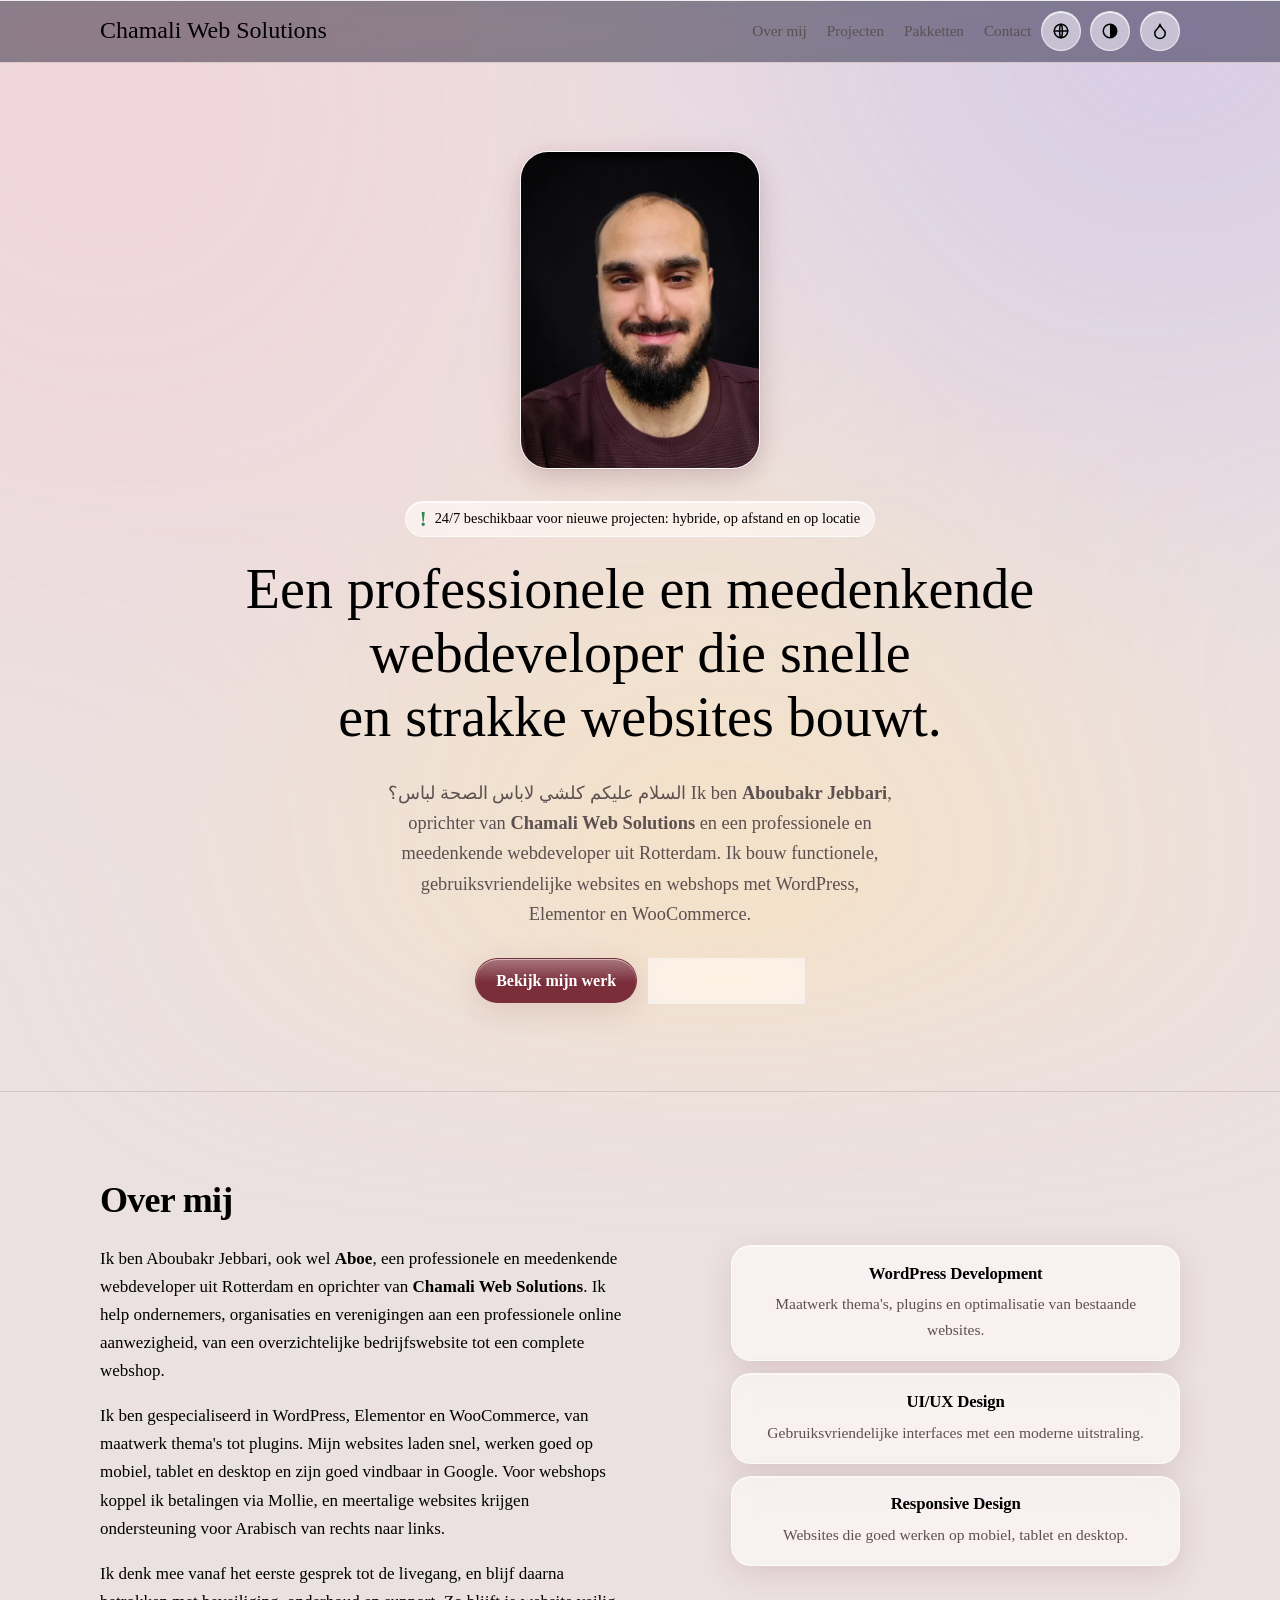
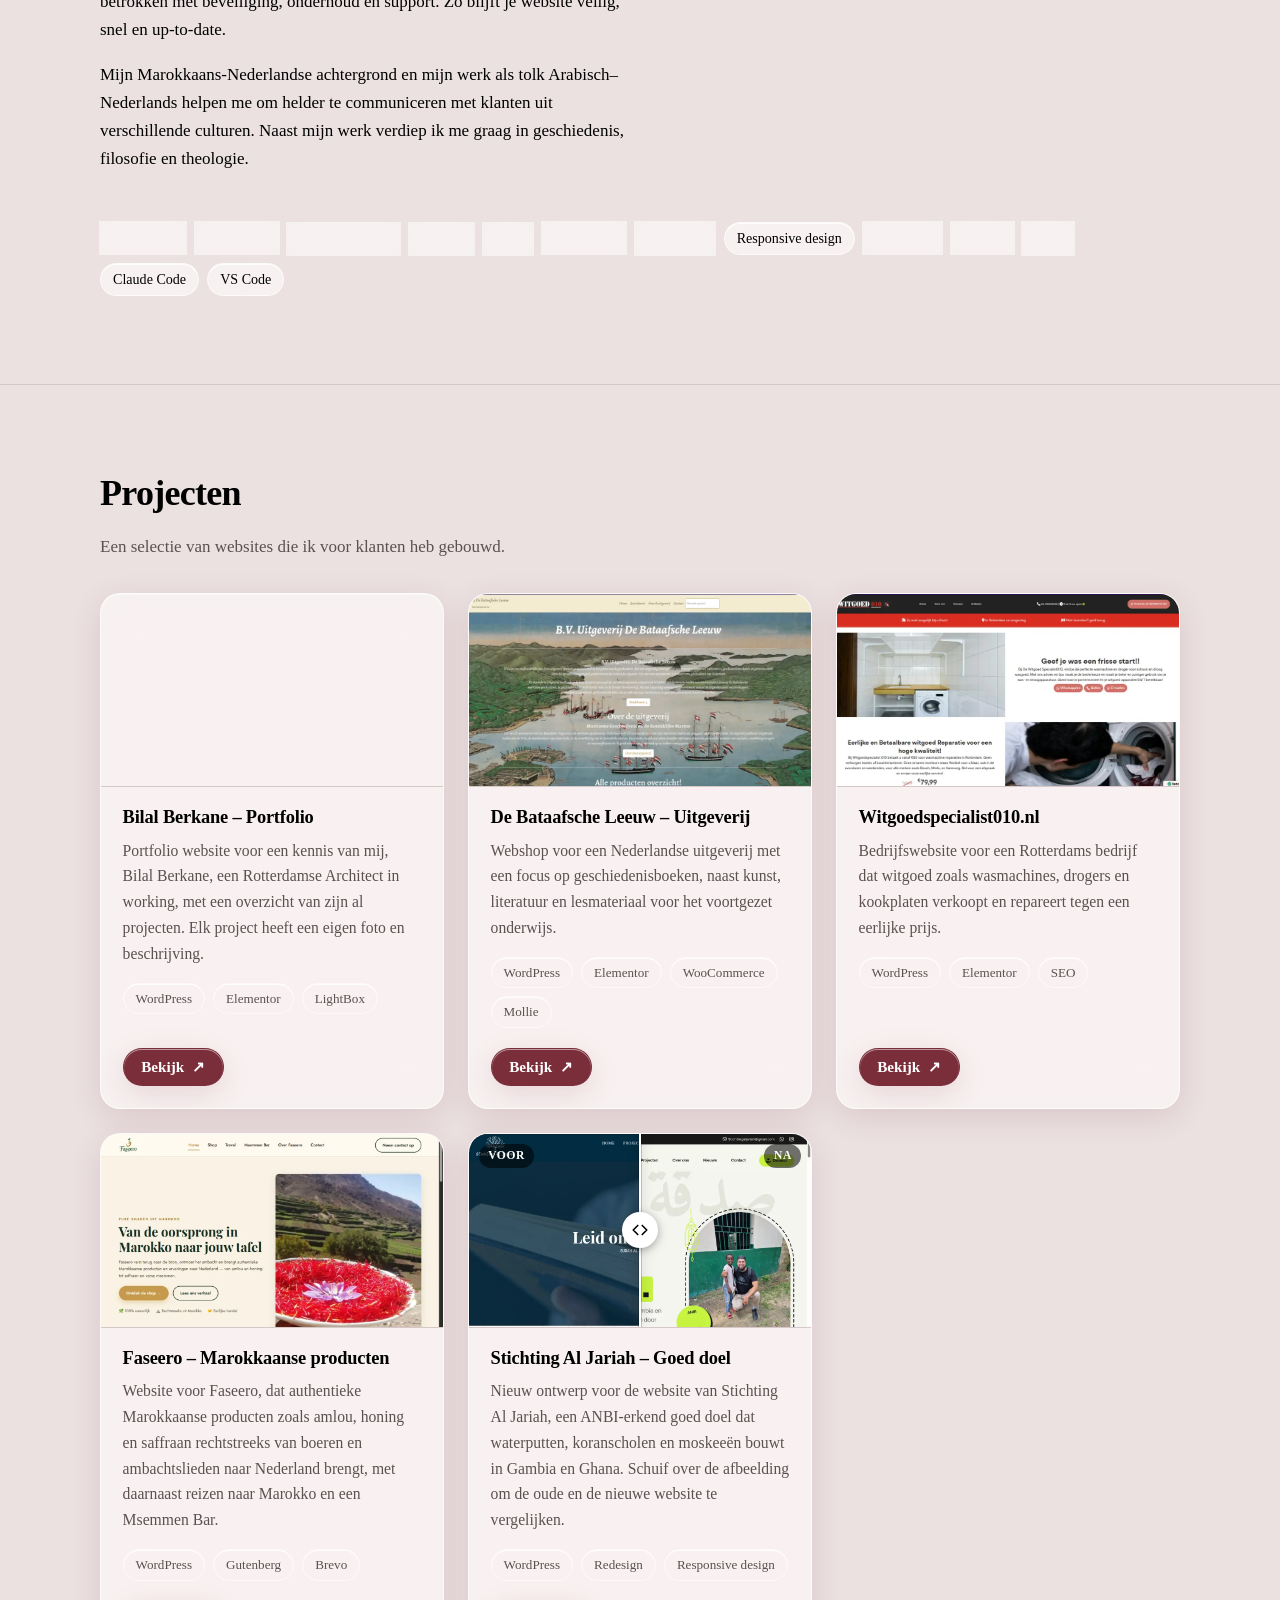
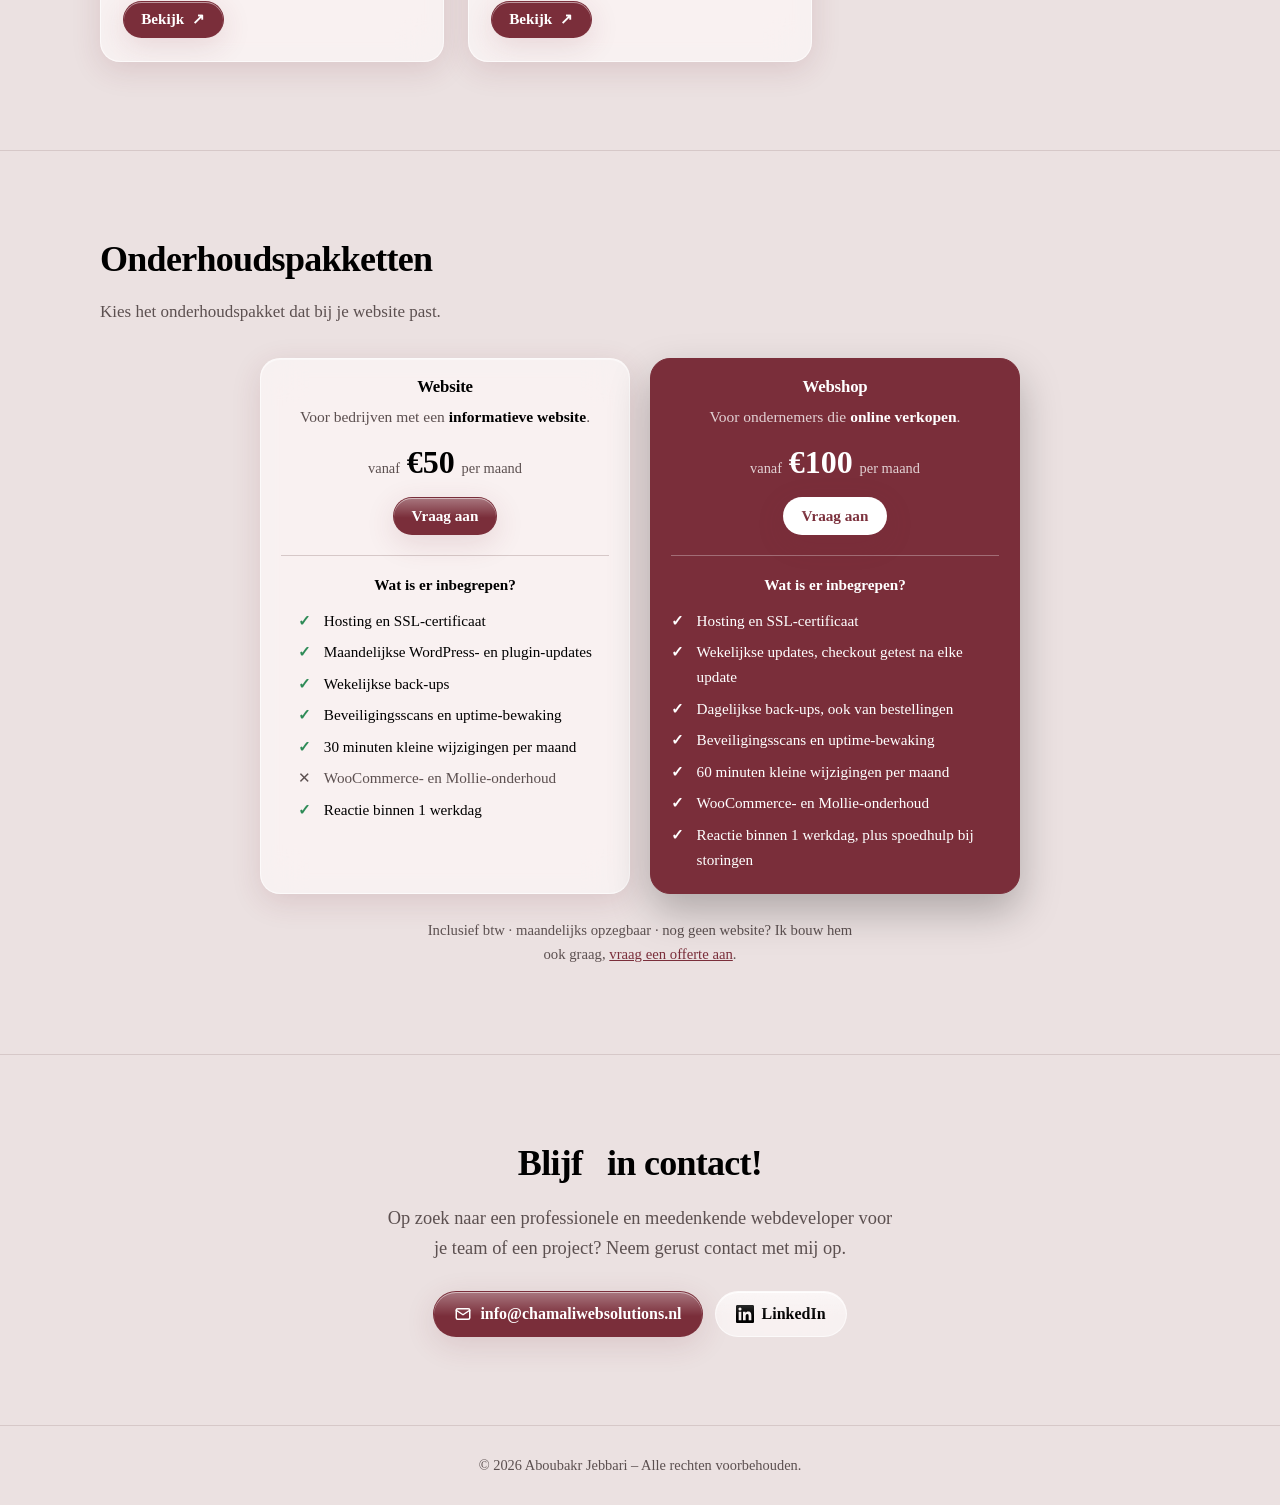
==== commit 1cf85311: "Script-lettertype alleen voor de grote kop en de merknaam Molgiant Belliontera Script op h1 en .bran" ====
--- a/index.html
+++ b/index.html
@@ -36,11 +36,11 @@
         "description": "Webdeveloper in Rotterdam. Snelle, strakke en gebruiksvriendelijke websites met WordPress, Elementor en WooCommerce.",
         "areaServed": { "@type": "City", "name": "Rotterdam" },
         "knowsAbout": ["WordPress", "Elementor", "WooCommerce", "Webdesign", "Responsive design", "SEO"],
-        "sameAs": ["https://www.linkedin.com/in/a-j-30070740a/?isSelfProfile=true"]
+        "sameAs": ["https://www.linkedin.com/in/a-j-30070740a/"]
     }
     </script>
+    <link href="https://fonts.cdnfonts.com/css/molgiant-belliontera" rel="stylesheet">
     <link href="https://fonts.cdnfonts.com/css/alegreya" rel="stylesheet">
-    <link href="https://fonts.cdnfonts.com/css/molgiant-belliontera" rel="stylesheet">
     <link rel="stylesheet" href="./css/style.css">
     <!-- Set the theme, glass effect and language before the page paints, so there is no flash -->
     <script>
@@ -450,7 +450,7 @@
                         </svg>
                         info@chamaliwebsolutions.nl
                     </a>
-                    <a class="btn btn-outline" href="https://www.linkedin.com/in/a-j-30070740a/?isSelfProfile=true"
+                    <a class="btn btn-outline" href="https://www.linkedin.com/in/a-j-30070740a/"
                         target="_blank" rel="noopener">
                         <svg viewBox="0 0 24 24" width="18" height="18" aria-hidden="true" fill="currentColor">
                             <path
--- a/css/style.css
+++ b/css/style.css
@@ -82,8 +82,6 @@
   margin: 0;
   background: var(--bg);
   color: var(--text);
-  font-family: 'Molgiant Belliontera', sans-serif;
-  font-family: 'Molgiant Belliontera Script', sans-serif;
   font-family: "Alegreya", Georgia, "Traditional Arabic", "Noto Naskh Arabic", "Times New Roman", Times, serif;
   font-size: 1.0625rem;
   line-height: 1.65;
@@ -155,6 +153,14 @@
   letter-spacing: -.01em;
 }
 
+/* Handwritten accent for the hero heading and the brand only; it has a single weight */
+h1,
+.brand {
+  font-family: 'Molgiant Belliontera Script', "Alegreya", Georgia, serif;
+  font-weight: 400;
+  letter-spacing: normal;
+}
+
 /* Negative letter-spacing breaks Arabic letter connections */
 [dir="rtl"] h1,
 [dir="rtl"] h2,
@@ -162,6 +168,11 @@
 [dir="rtl"] .brand,
 [dir="rtl"] .package-badge {
   letter-spacing: normal;
+}
+
+/* The script font has no Arabic letters, so the Arabic heading keeps the body fonts */
+[dir="rtl"] h1 {
+  font-family: inherit;
 }
 
 p {
@@ -246,8 +257,7 @@
 
 .brand {
   color: var(--text);
-  font-weight: 700;
-  letter-spacing: -.01em;
+  font-size: 1.5rem;
   text-decoration: none;
 }
 
@@ -459,7 +469,7 @@
   }
 
   .brand {
-    font-size: .95rem;
+    font-size: 1.2rem;
   }
 }
 
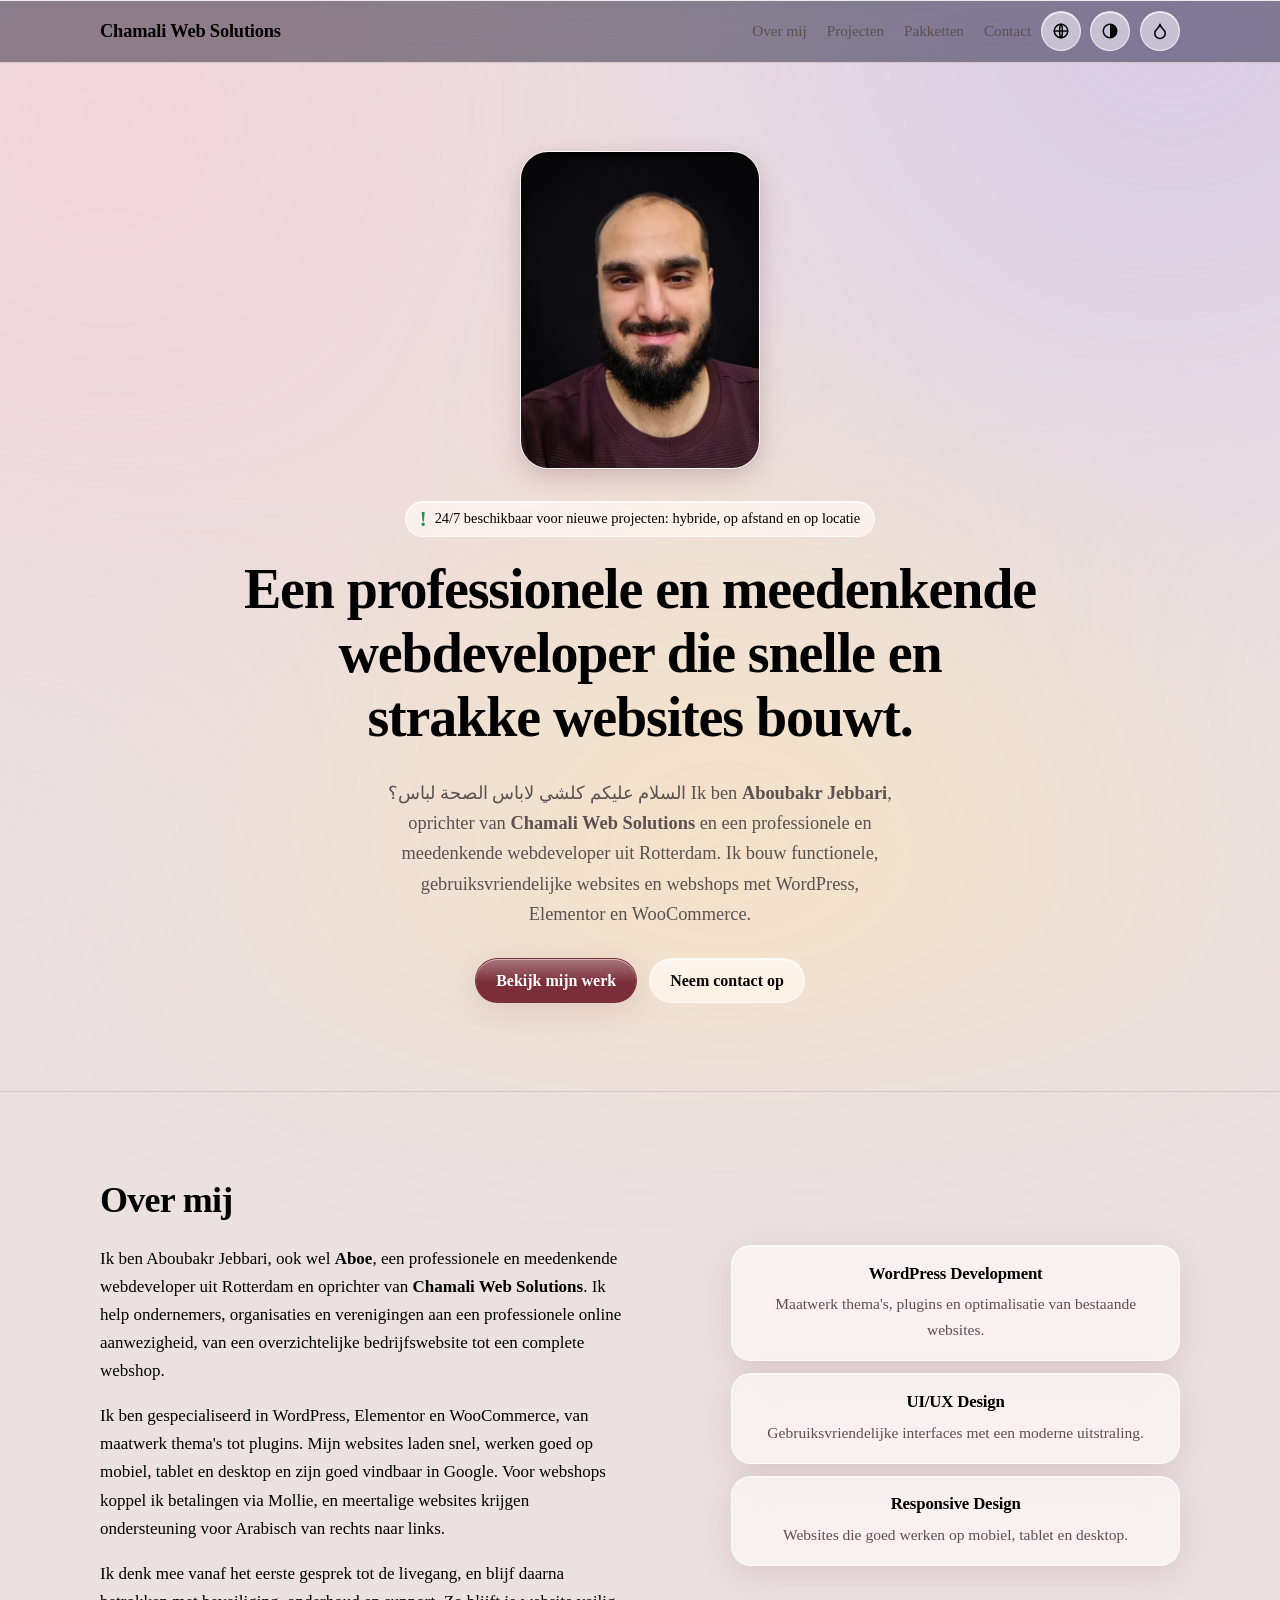
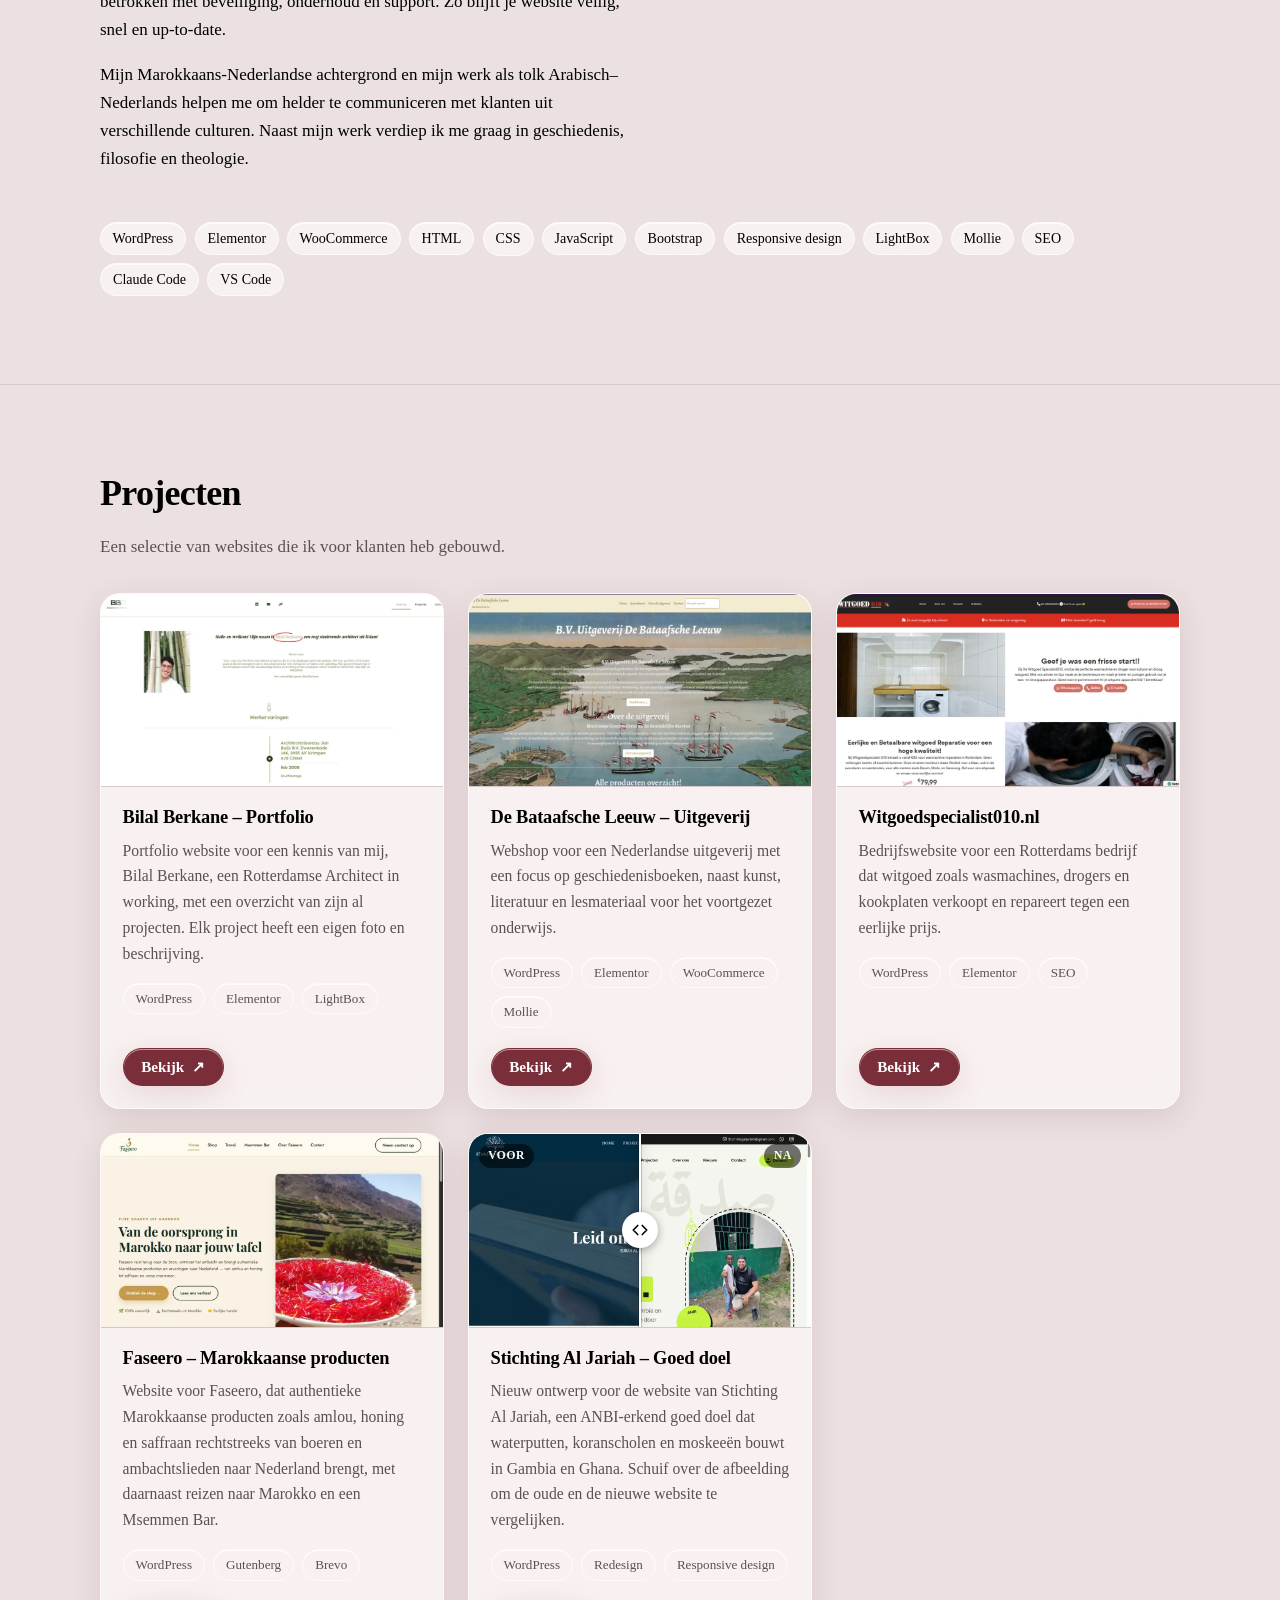
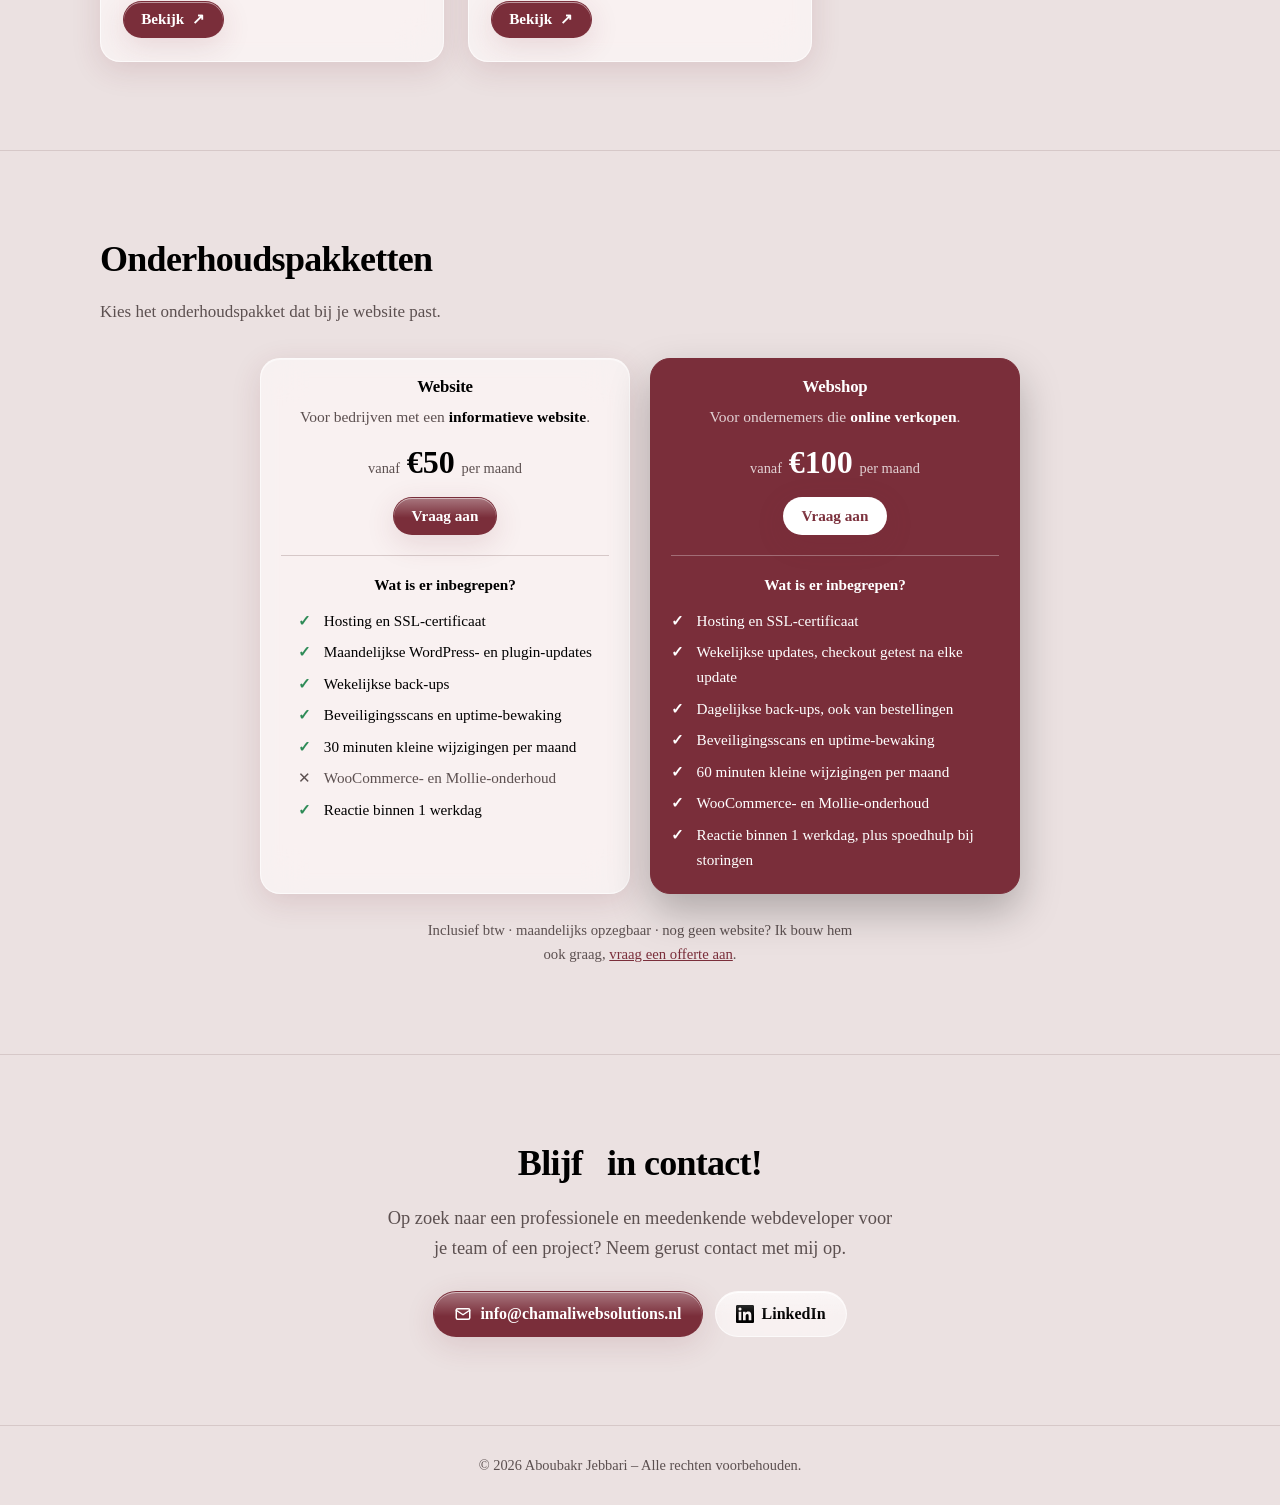
==== commit b008612d: "Molgiant vervangen door Ysabeau Infant voor kop en merknaam Ysabeau Infant (700) op h1 en .brand, de" ====
--- a/index.html
+++ b/index.html
@@ -39,7 +39,7 @@
         "sameAs": ["https://www.linkedin.com/in/a-j-30070740a/"]
     }
     </script>
-    <link href="https://fonts.cdnfonts.com/css/molgiant-belliontera" rel="stylesheet">
+    <link href="https://fonts.cdnfonts.com/css/ysabeau-infant" rel="stylesheet">
     <link href="https://fonts.cdnfonts.com/css/alegreya" rel="stylesheet">
     <link rel="stylesheet" href="./css/style.css">
     <!-- Set the theme, glass effect and language before the page paints, so there is no flash -->
--- a/css/style.css
+++ b/css/style.css
@@ -153,12 +153,11 @@
   letter-spacing: -.01em;
 }
 
-/* Handwritten accent for the hero heading and the brand only; it has a single weight */
+/* Rounded sans accent for the hero heading and the brand only; the CDN serves weight 700 */
 h1,
 .brand {
-  font-family: 'Molgiant Belliontera Script', "Alegreya", Georgia, serif;
-  font-weight: 400;
-  letter-spacing: normal;
+  font-family: 'Ysabeau Infant', "Alegreya", Georgia, serif;
+  font-weight: 700;
 }
 
 /* Negative letter-spacing breaks Arabic letter connections */
@@ -170,7 +169,7 @@
   letter-spacing: normal;
 }
 
-/* The script font has no Arabic letters, so the Arabic heading keeps the body fonts */
+/* Ysabeau Infant has no Arabic letters, so the Arabic heading keeps the body fonts */
 [dir="rtl"] h1 {
   font-family: inherit;
 }
@@ -257,8 +256,10 @@
 
 .brand {
   color: var(--text);
-  font-size: 1.5rem;
+  font-size: 1.15rem;
+  letter-spacing: -.01em;
   text-decoration: none;
+  white-space: nowrap;
 }
 
 .nav-links {
@@ -469,7 +470,13 @@
   }
 
   .brand {
-    font-size: 1.2rem;
+    font-size: .9rem;
+  }
+}
+
+@media (max-width: 359px) {
+  .brand {
+    font-size: .8rem;
   }
 }
 
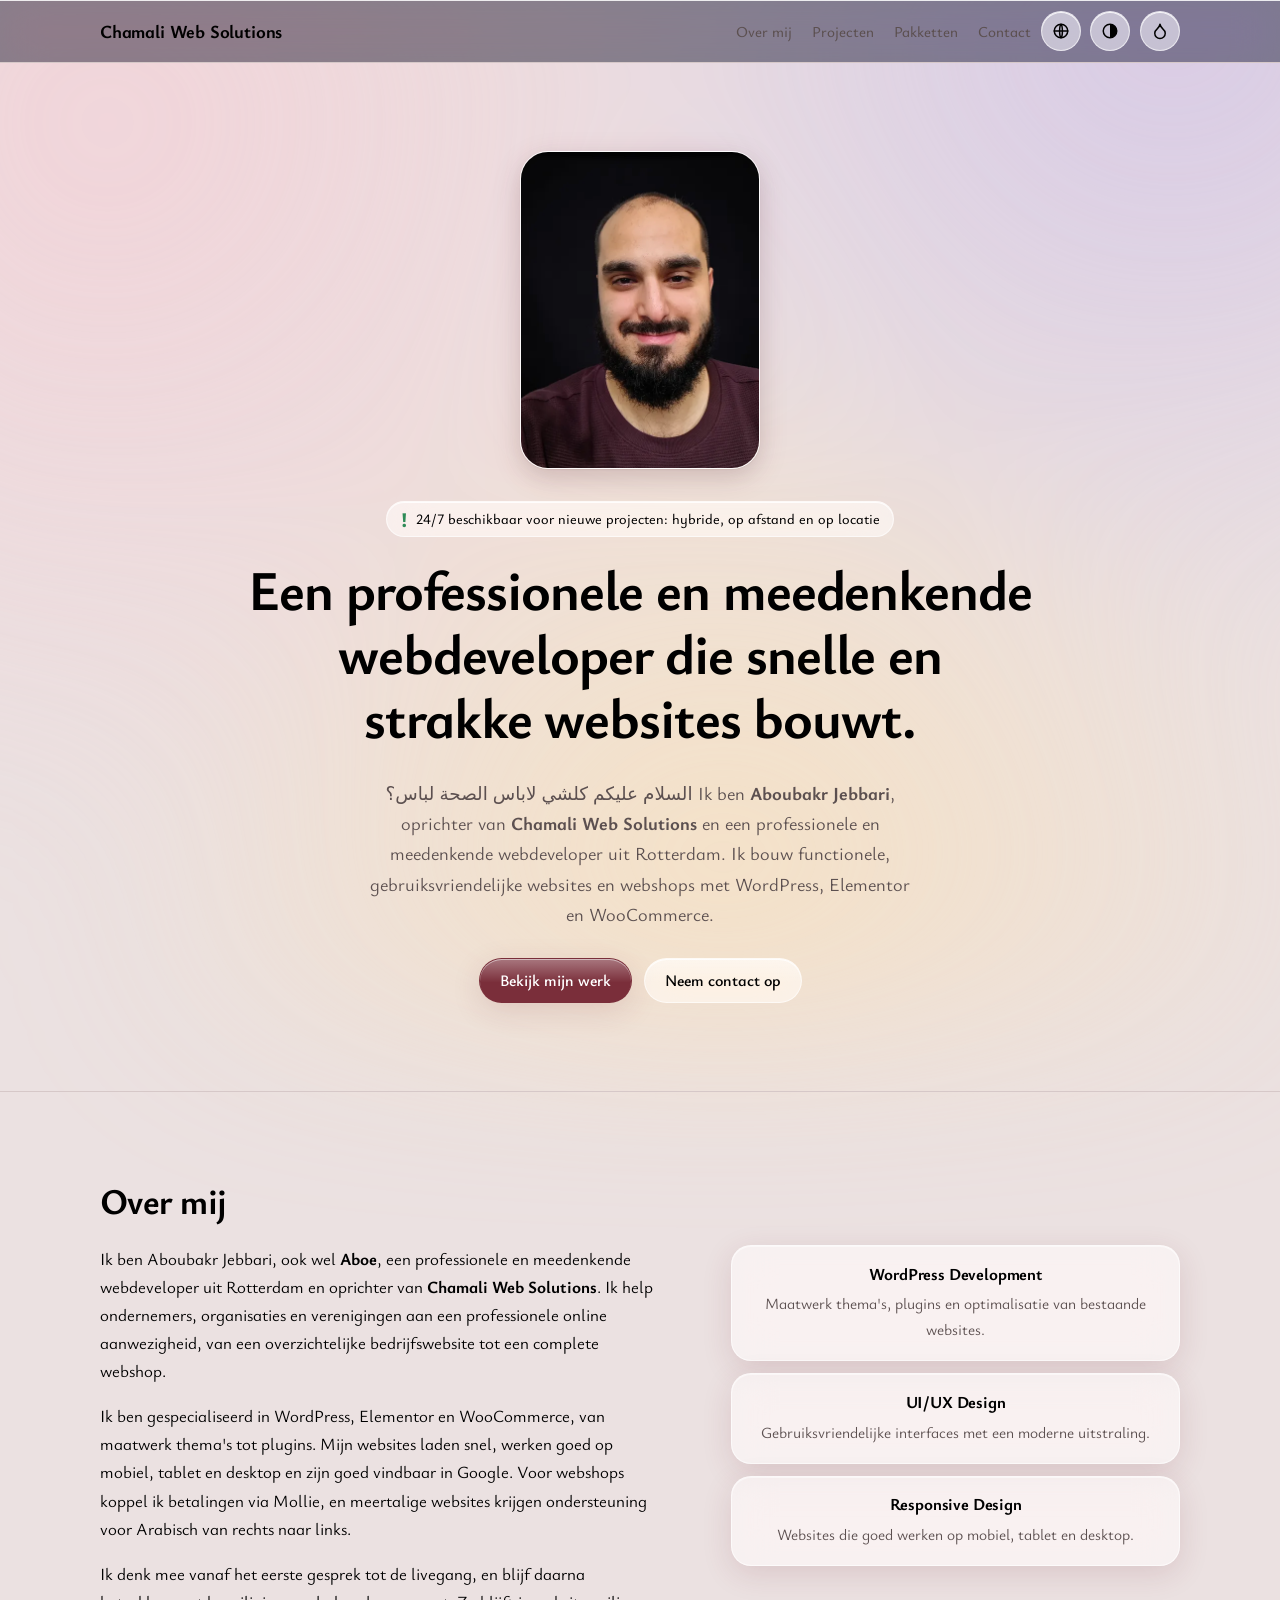
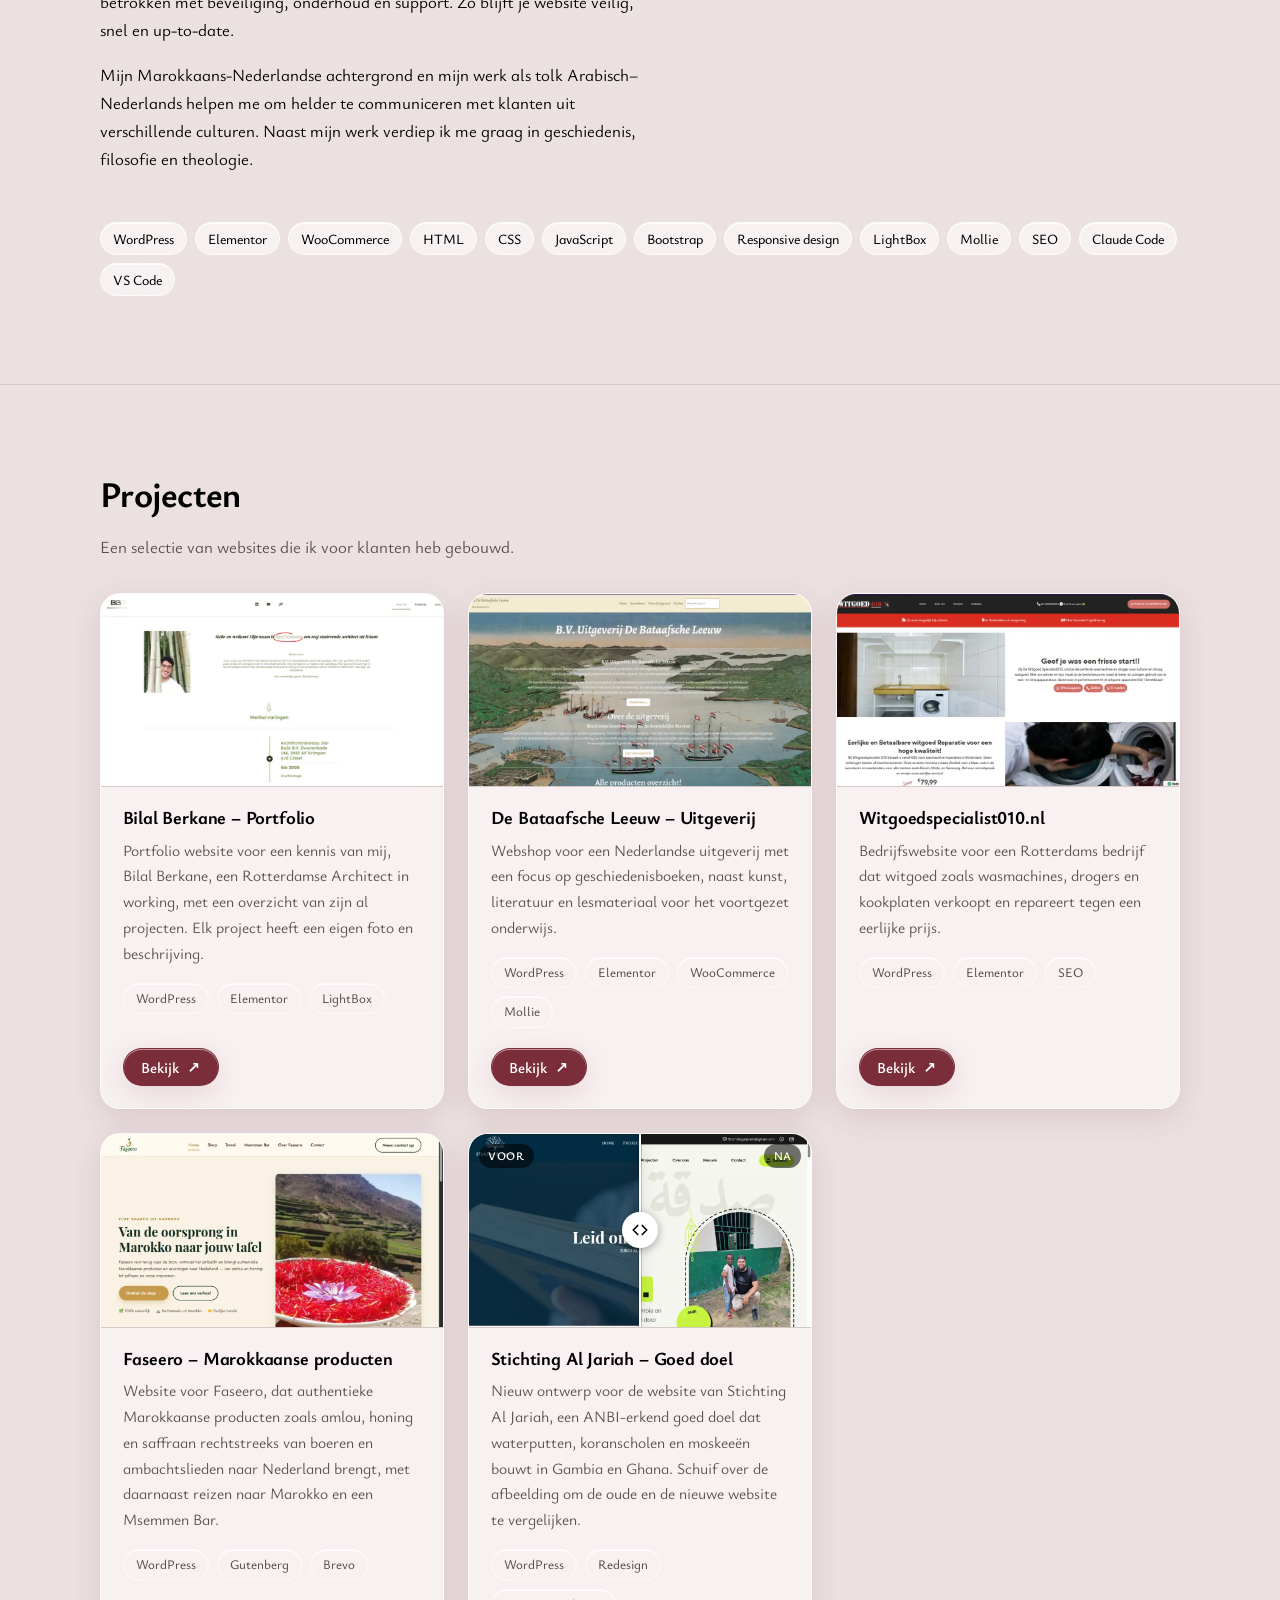
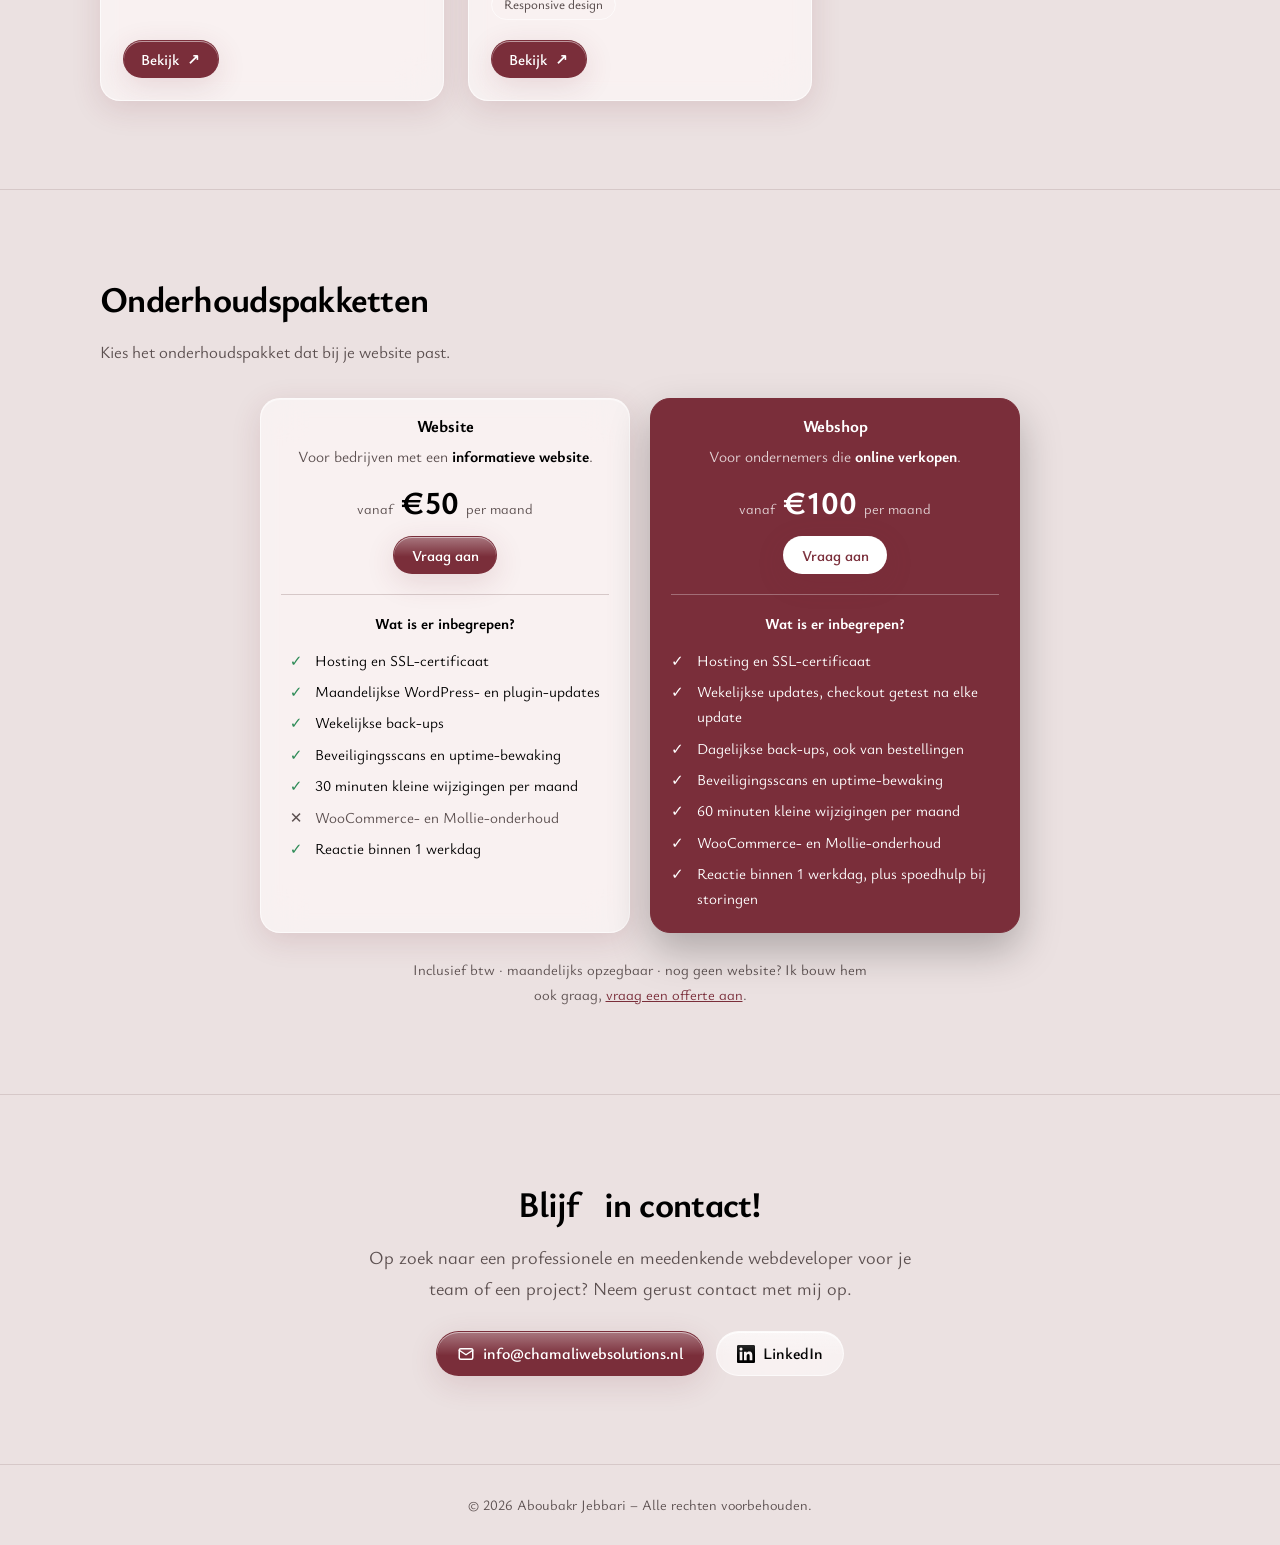
==== commit 954b94b0: "Alegreya vervangen door zelf-gehoste Ysabeau Infant Ysabeau Infant is nu het lettertype voor de hele" ====
--- a/index.html
+++ b/index.html
@@ -39,8 +39,7 @@
         "sameAs": ["https://www.linkedin.com/in/a-j-30070740a/"]
     }
     </script>
-    <link href="https://fonts.cdnfonts.com/css/ysabeau-infant" rel="stylesheet">
-    <link href="https://fonts.cdnfonts.com/css/alegreya" rel="stylesheet">
+    <link rel="preload" as="font" type="font/woff2" href="./assets/fonts/ysabeau-infant-latin.woff2" crossorigin>
     <link rel="stylesheet" href="./css/style.css">
     <!-- Set the theme, glass effect and language before the page paints, so there is no flash -->
     <script>
--- a/css/style.css
+++ b/css/style.css
@@ -1,3 +1,22 @@
+/* Ysabeau Infant (SIL OFL, see assets/fonts/OFL.txt), self-hosted as a variable font covering every weight */
+@font-face {
+  font-family: "Ysabeau Infant";
+  font-style: normal;
+  font-weight: 1 1000;
+  font-display: swap;
+  src: url("../assets/fonts/ysabeau-infant-latin.woff2") format("woff2");
+  unicode-range: U+0000-00FF, U+0131, U+0152-0153, U+02BB-02BC, U+02C6, U+02DA, U+02DC, U+0304, U+0308, U+0329, U+2000-206F, U+20AC, U+2122, U+2191, U+2193, U+2212, U+2215, U+FEFF, U+FFFD;
+}
+
+@font-face {
+  font-family: "Ysabeau Infant";
+  font-style: normal;
+  font-weight: 1 1000;
+  font-display: swap;
+  src: url("../assets/fonts/ysabeau-infant-latin-ext.woff2") format("woff2");
+  unicode-range: U+0100-02BA, U+02BD-02C5, U+02C7-02CC, U+02CE-02D7, U+02DD-02FF, U+0304, U+0308, U+0329, U+1D00-1DBF, U+1E00-1E9F, U+1EF2-1EFF, U+2020, U+20A0-20AB, U+20AD-20C4, U+2113, U+2C60-2C7F, U+A720-A7FF;
+}
+
 :root {
   --bg: #EBE1E1;
   --bg-solid: #EBE1E1;
@@ -82,7 +101,7 @@
   margin: 0;
   background: var(--bg);
   color: var(--text);
-  font-family: "Alegreya", Georgia, "Traditional Arabic", "Noto Naskh Arabic", "Times New Roman", Times, serif;
+  font-family: "Ysabeau Infant", "Traditional Arabic", "Noto Naskh Arabic", system-ui, sans-serif;
   font-size: 1.0625rem;
   line-height: 1.65;
 }
@@ -153,13 +172,6 @@
   letter-spacing: -.01em;
 }
 
-/* Rounded sans accent for the hero heading and the brand only; the CDN serves weight 700 */
-h1,
-.brand {
-  font-family: 'Ysabeau Infant', "Alegreya", Georgia, serif;
-  font-weight: 700;
-}
-
 /* Negative letter-spacing breaks Arabic letter connections */
 [dir="rtl"] h1,
 [dir="rtl"] h2,
@@ -167,11 +179,6 @@
 [dir="rtl"] .brand,
 [dir="rtl"] .package-badge {
   letter-spacing: normal;
-}
-
-/* Ysabeau Infant has no Arabic letters, so the Arabic heading keeps the body fonts */
-[dir="rtl"] h1 {
-  font-family: inherit;
 }
 
 p {
@@ -257,6 +264,7 @@
 .brand {
   color: var(--text);
   font-size: 1.15rem;
+  font-weight: 700;
   letter-spacing: -.01em;
   text-decoration: none;
   white-space: nowrap;
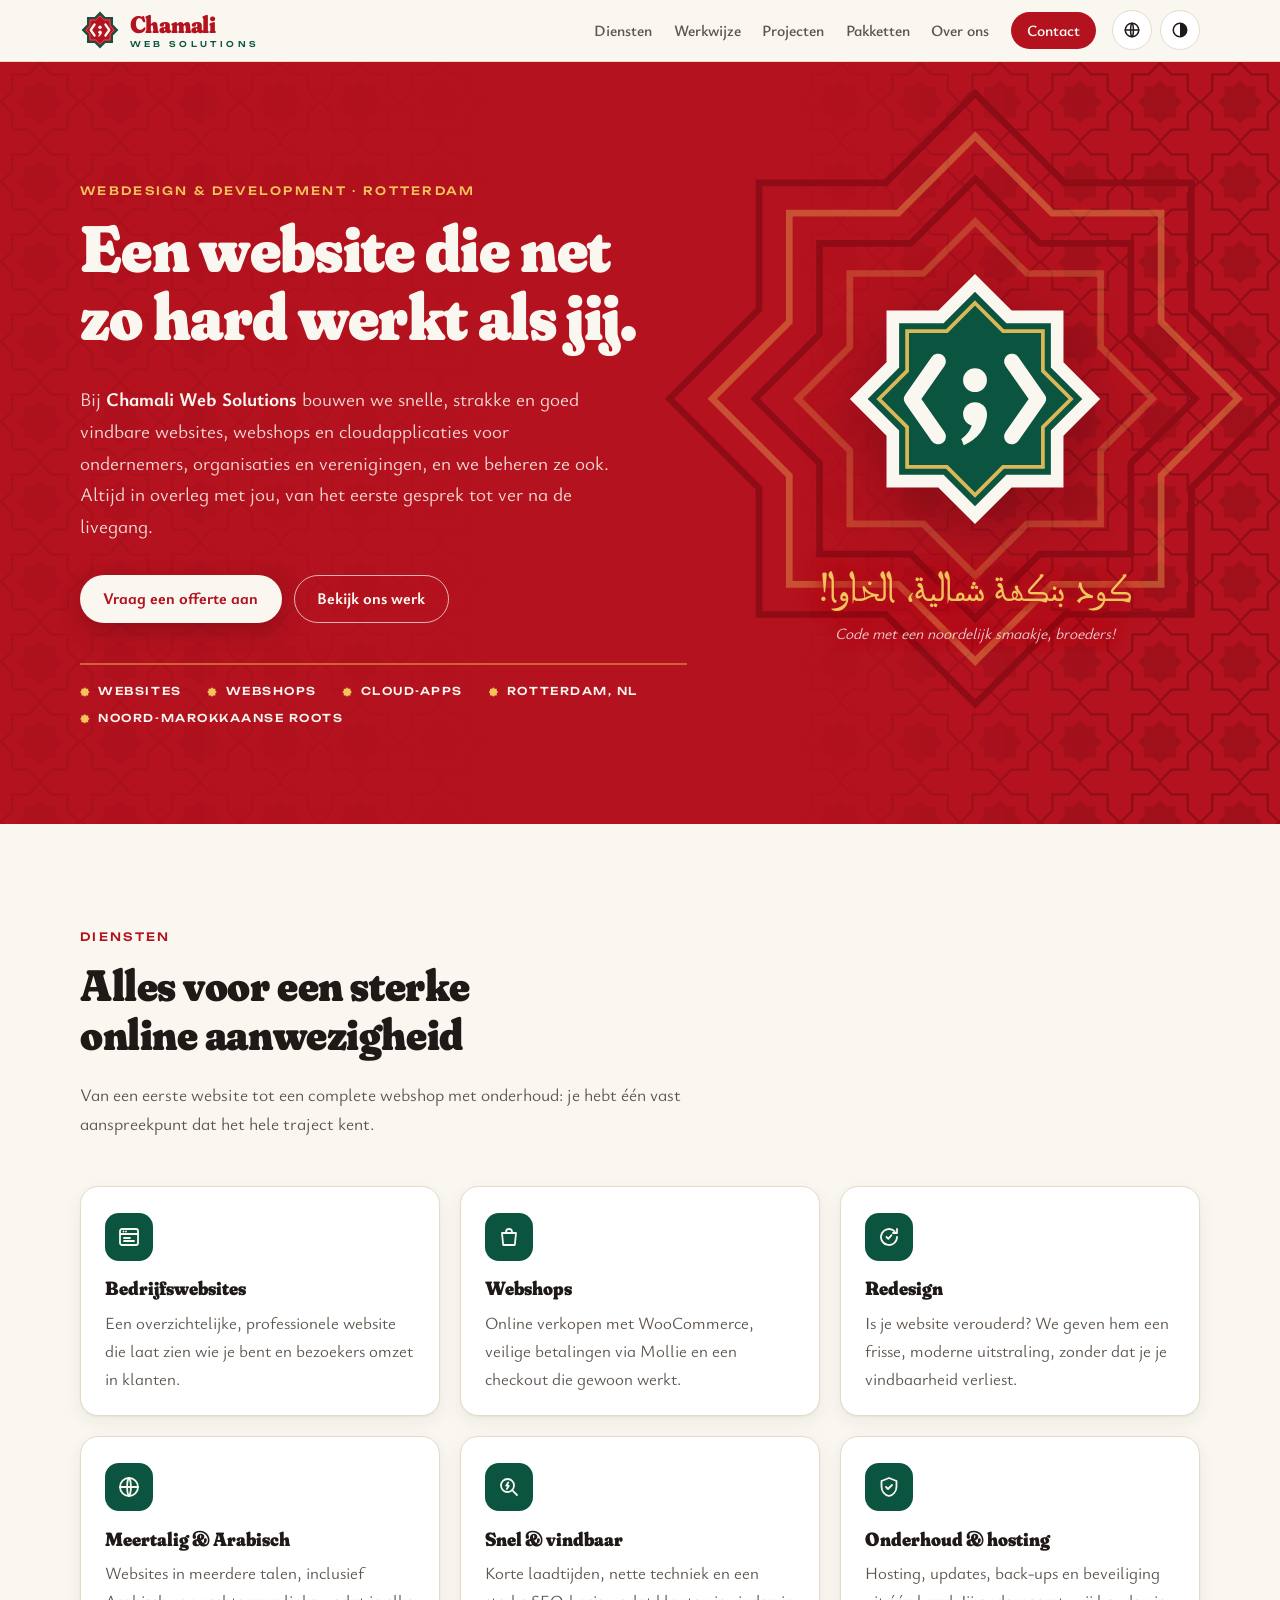
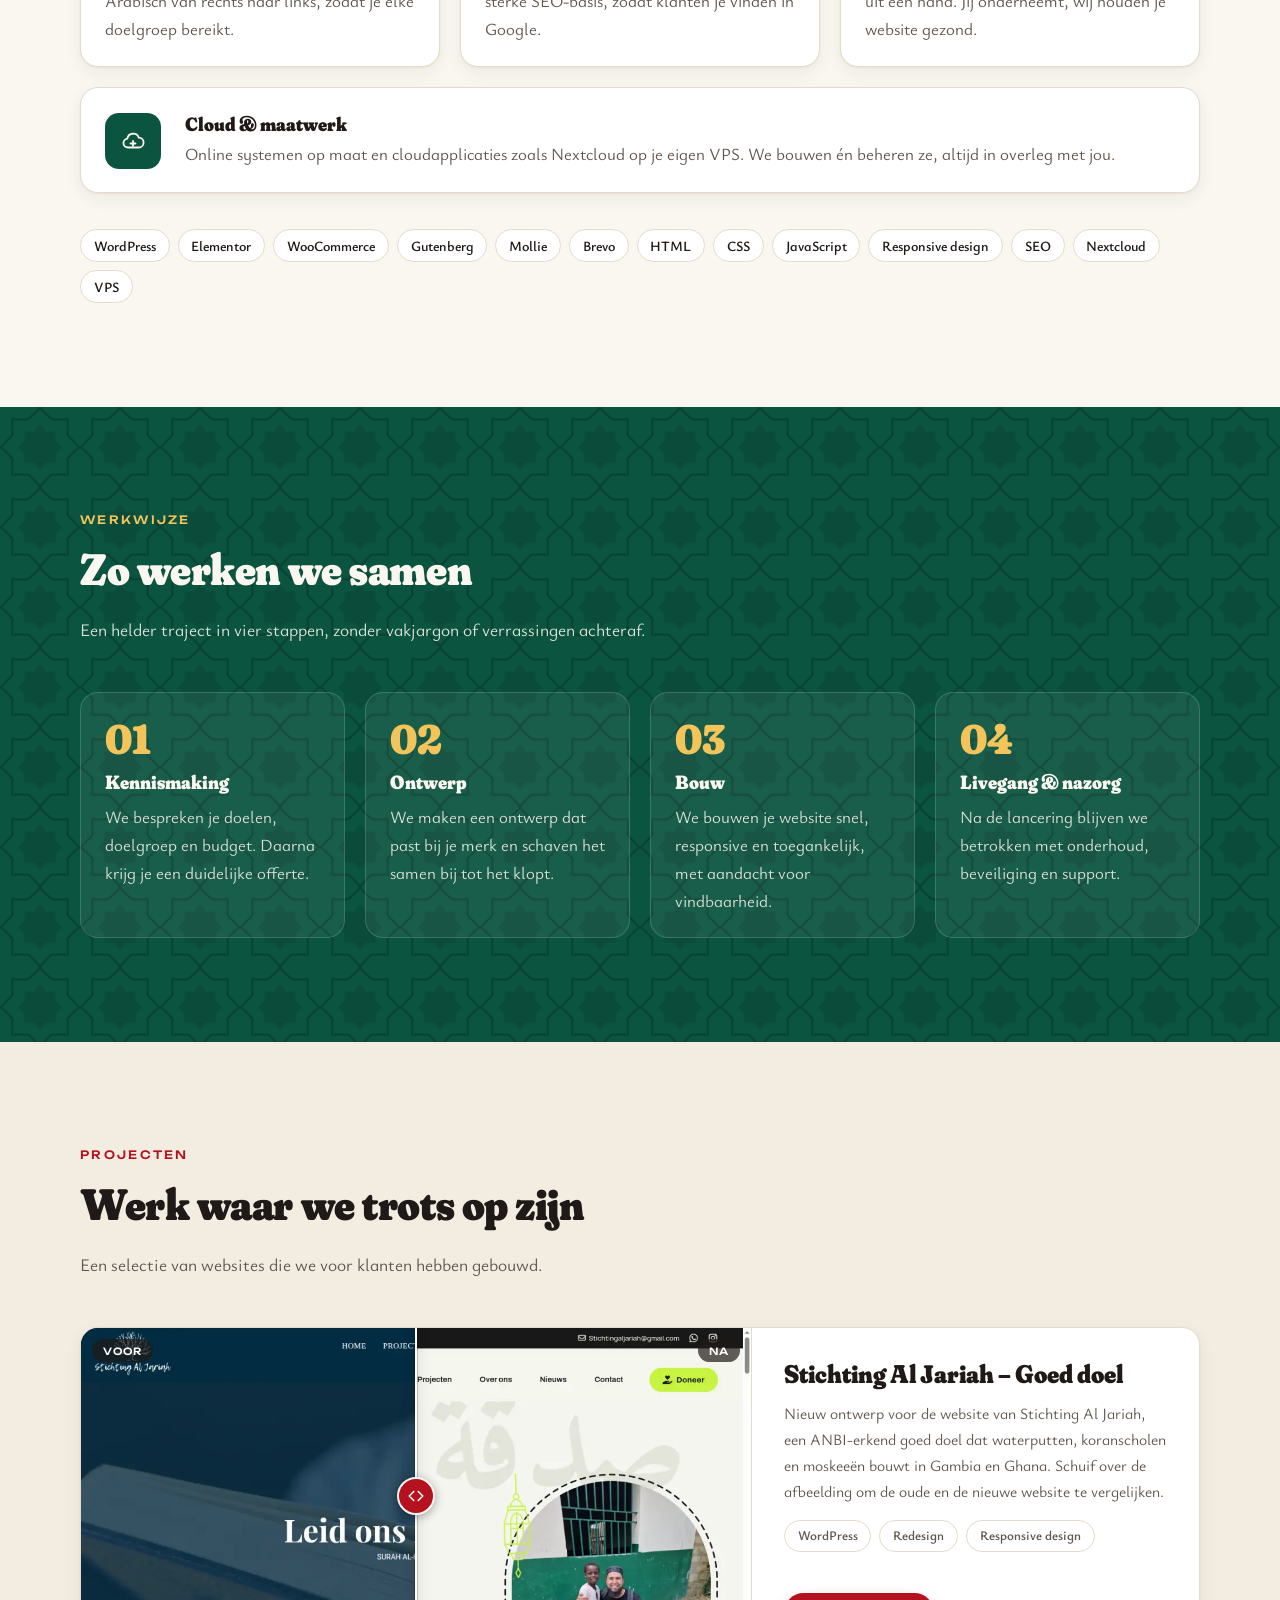
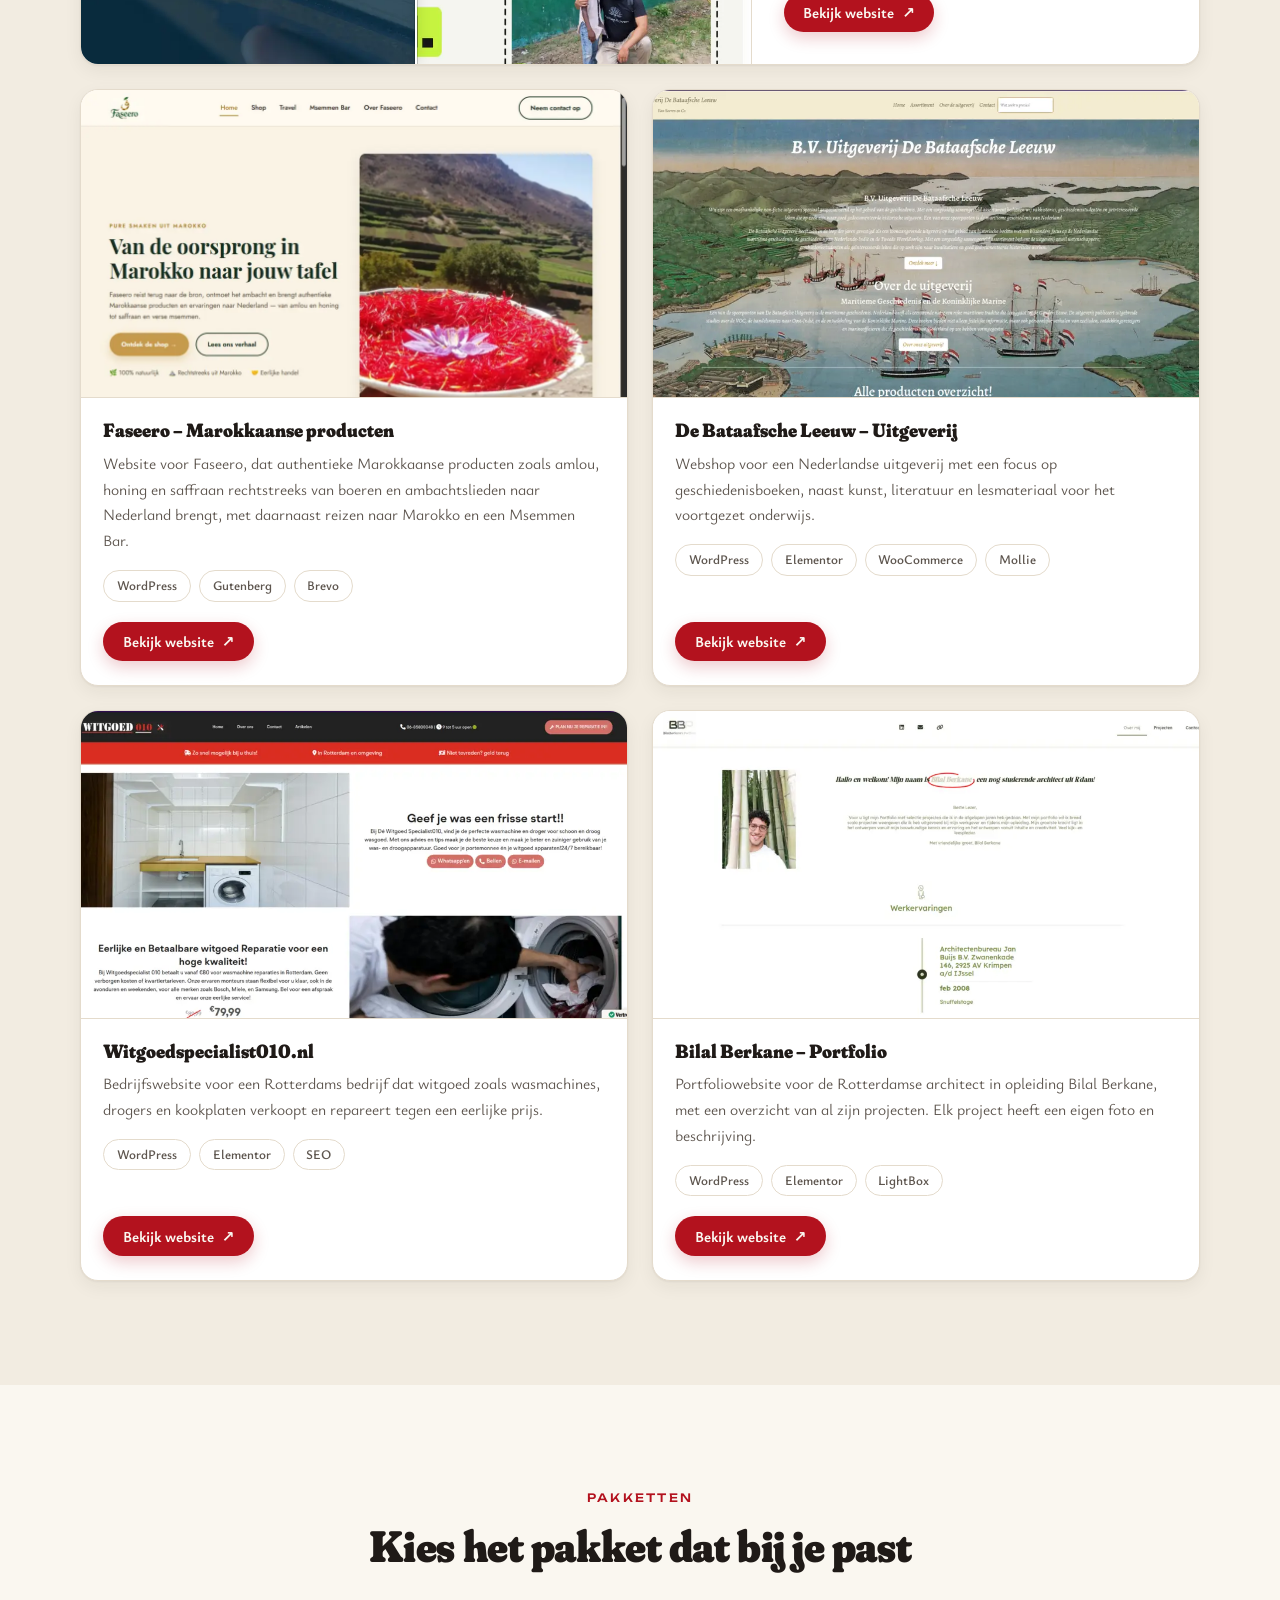
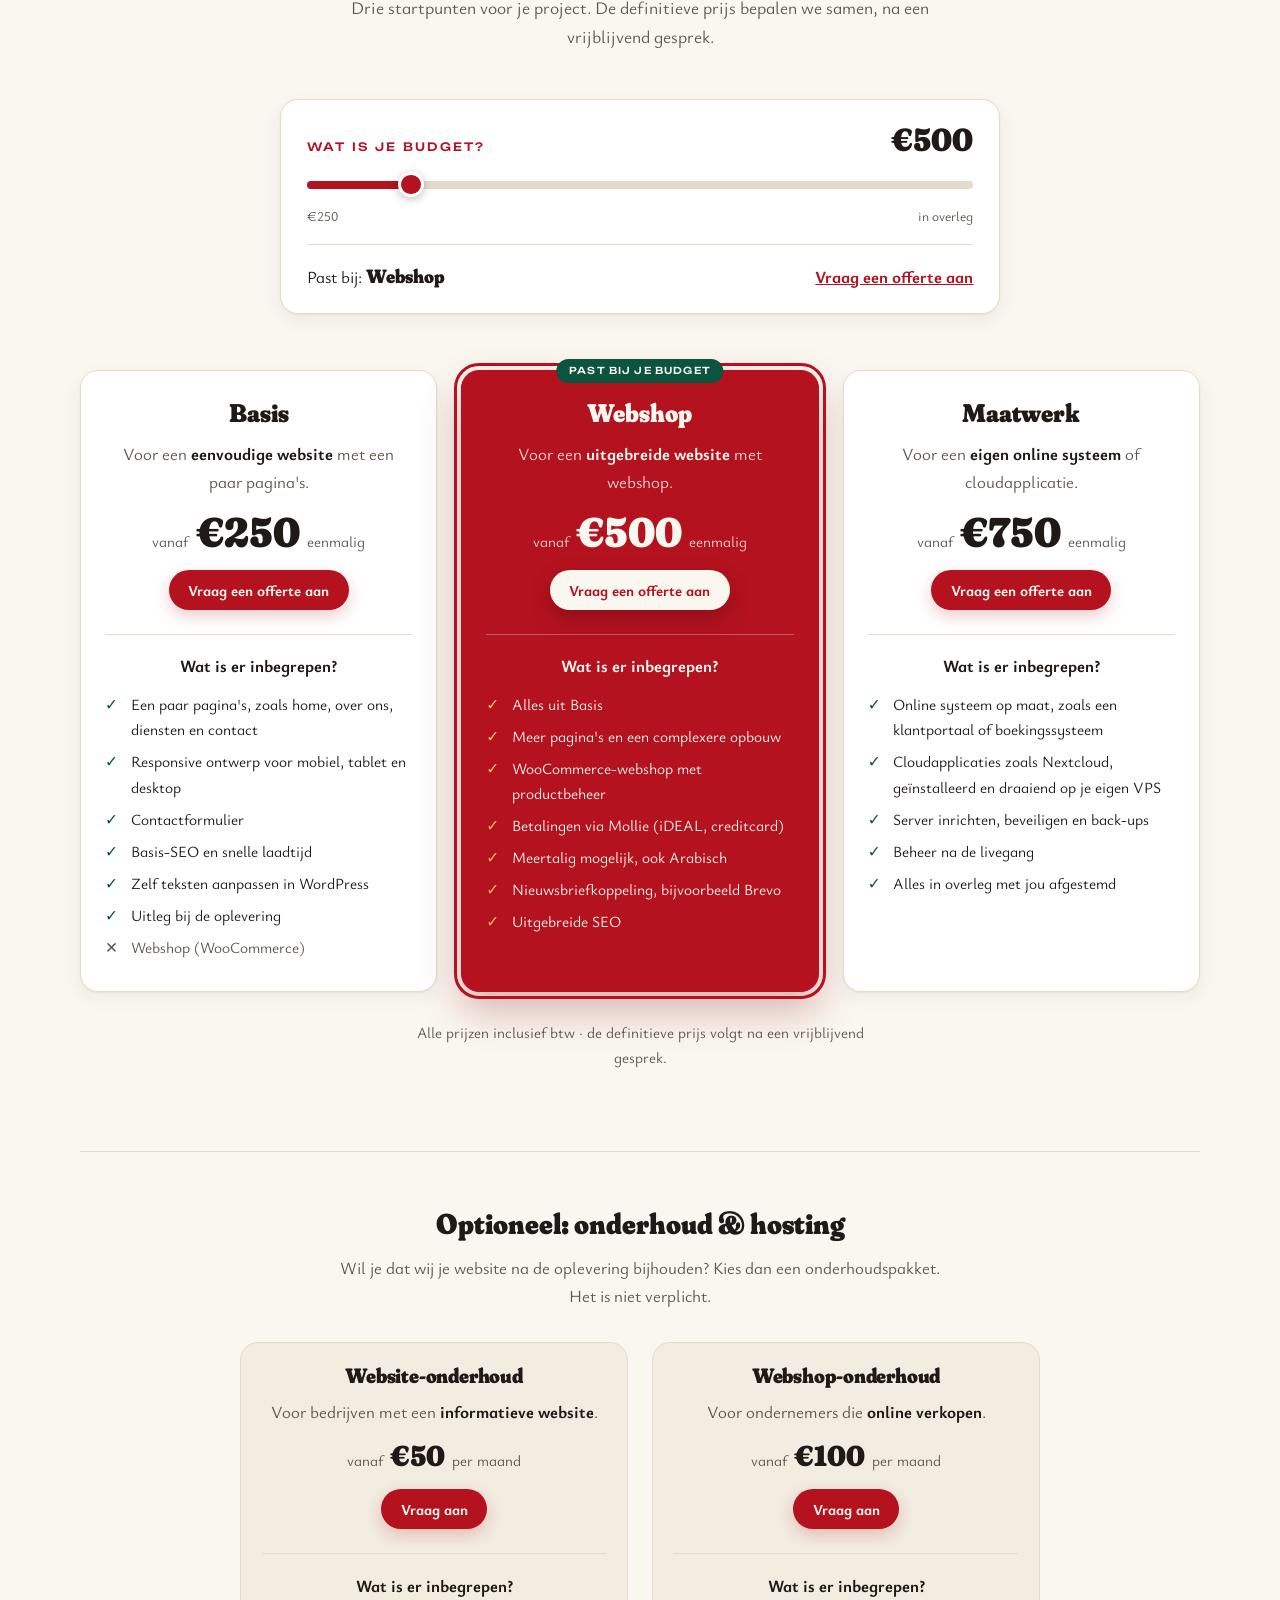
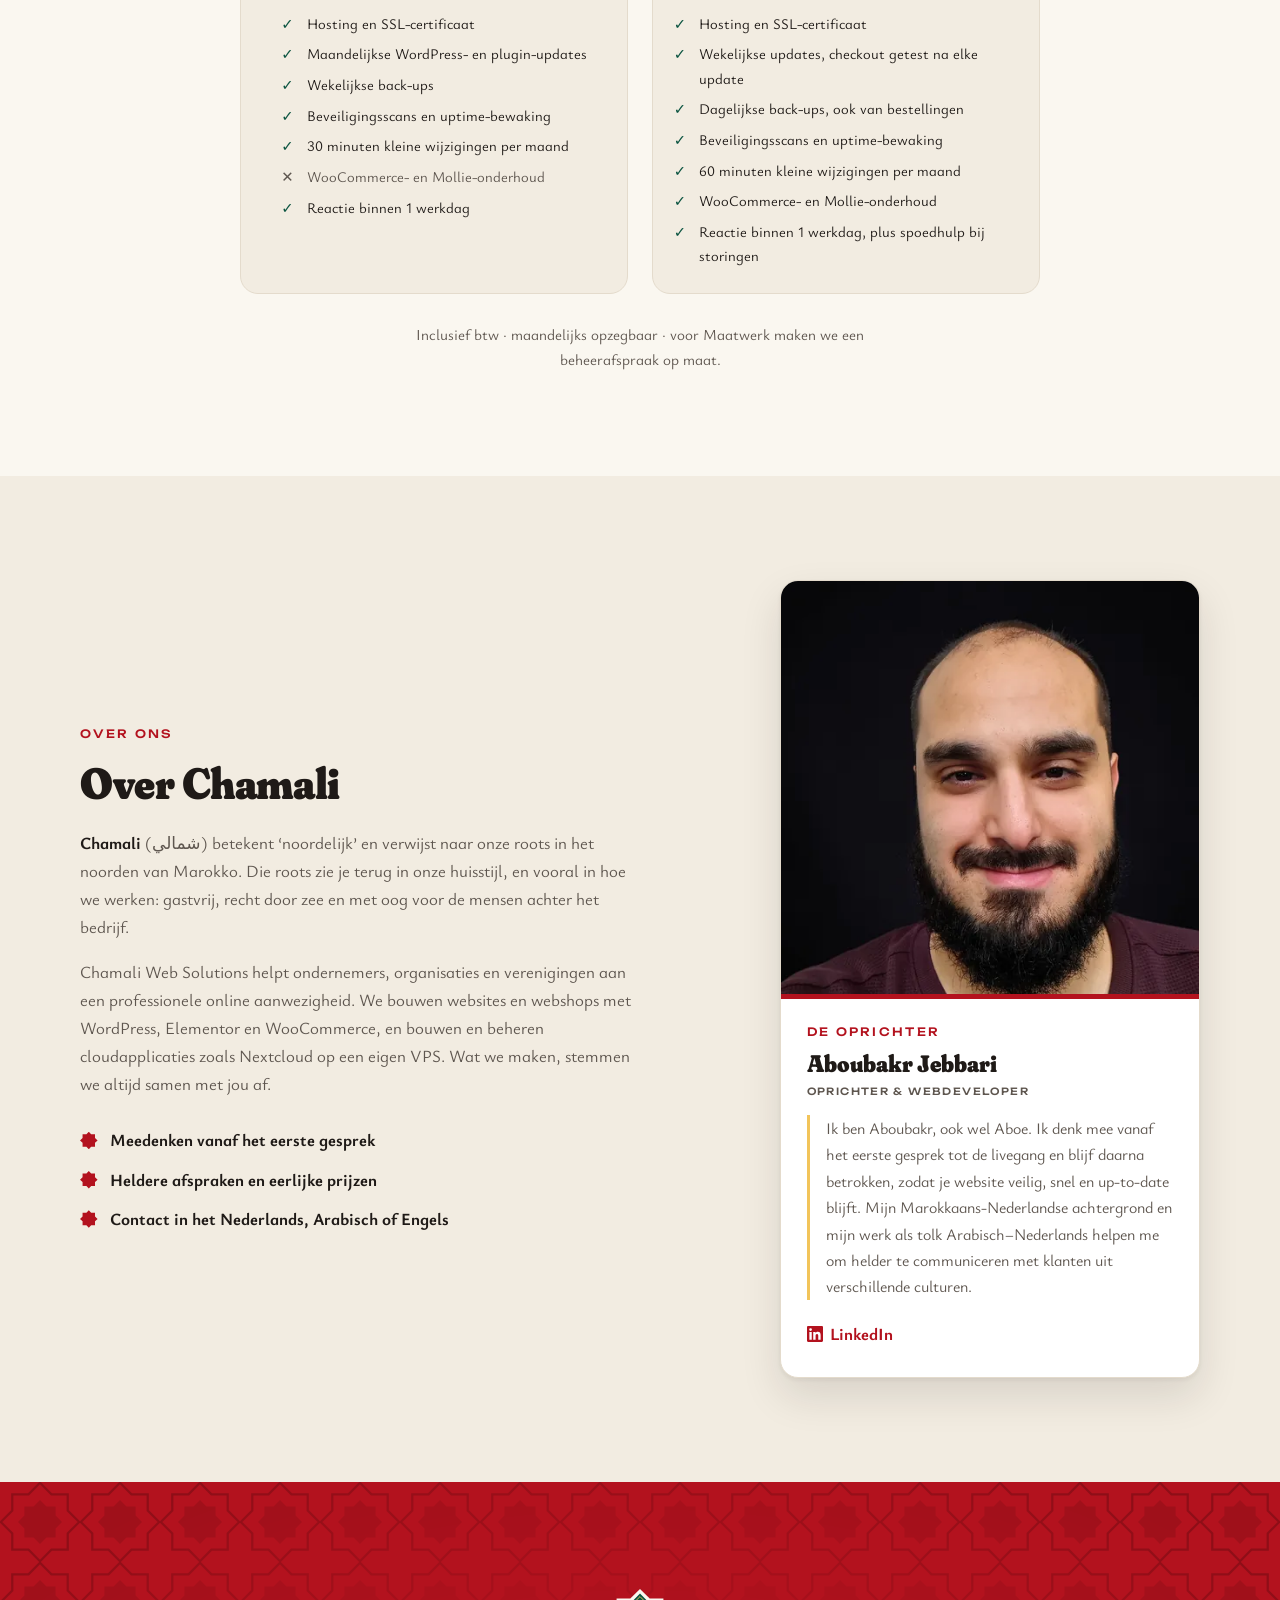
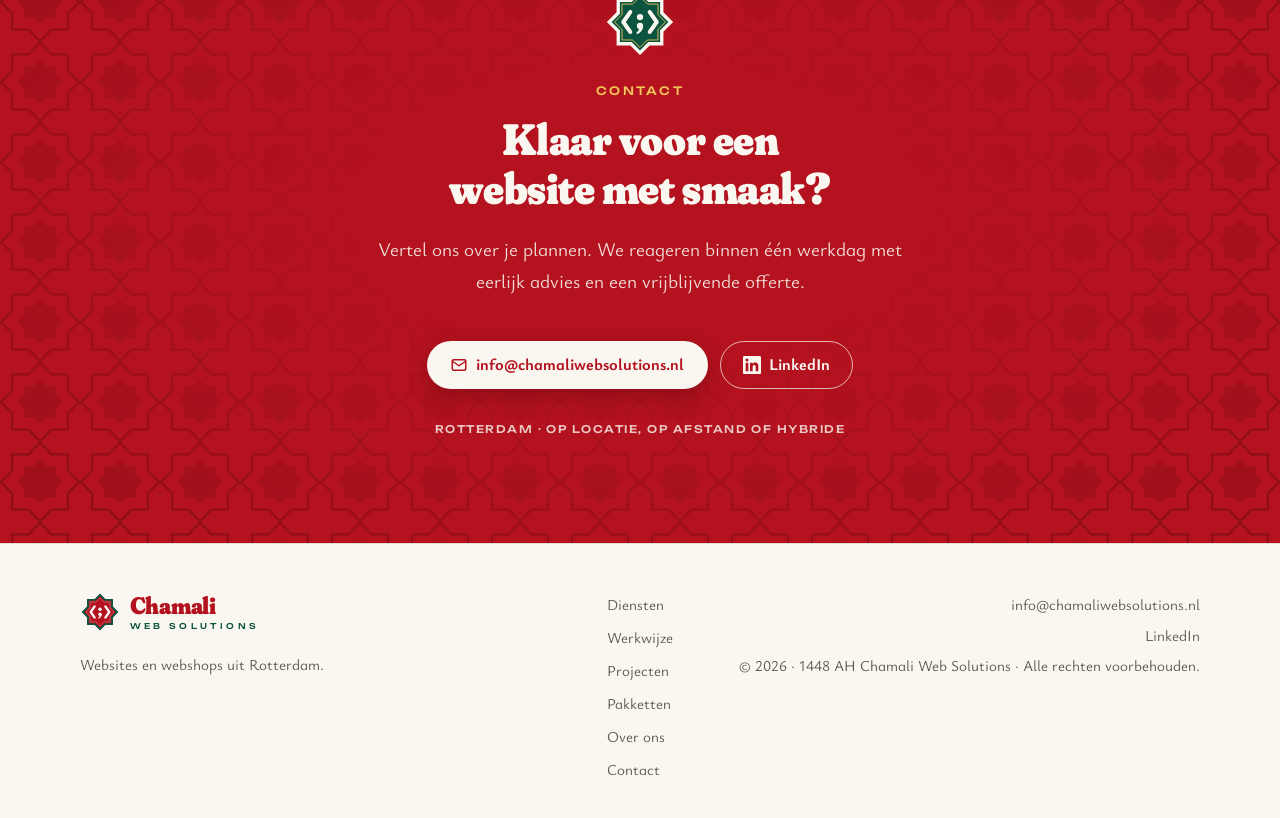
==== commit d728ea1f: "Zakelijke one-pager van Chamali Web Solutions vervangt het portfolio - Nieuwe huisstijl uit de brand" ====
--- a/index.html
+++ b/index.html
@@ -1,47 +1,103 @@
 <!DOCTYPE html>
-<html lang="nl">
+<html lang="nl" dir="ltr">
 
 <head>
     <meta charset="UTF-8">
     <meta name="viewport" content="width=device-width, initial-scale=1.0">
-    <title>Chamali Web Solutions – Webdeveloper in Rotterdam</title>
-    <meta name="description"
-        content="Portfolio van Aboubakr Jebbari, webdeveloper uit Rotterdam. Snelle, strakke en gebruiksvriendelijke websites met WordPress, Elementor en WooCommerce.">
-    <meta name="theme-color" content="#EBE1E1">
+    <!-- This page is the Dutch source. tools/build-i18n.mjs makes /en/ and /ar/ from it and fills in
+         title, description, canonical, og:url and og:locale per language. Keep each of these tags on one line. -->
+    <title>Websites &amp; webshops in Rotterdam | Chamali Web Solutions</title>
+    <meta name="description" content="Chamali Web Solutions bouwt en beheert snelle, strakke en vindbare websites, webshops en cloudapplicaties voor ondernemers, organisaties en verenigingen. Altijd in overleg, vanaf €250.">
+    <meta name="robots" content="index, follow, max-image-preview:large">
+    <meta name="theme-color" content="#B3121E">
     <link rel="canonical" href="https://chamaliwebsolutions.nl/">
-    <meta property="og:title" content="Chamali Web Solutions – Webdeveloper in Rotterdam">
-    <meta property="og:description"
-        content="Snelle, strakke en gebruiksvriendelijke websites met WordPress, Elementor en WooCommerce.">
+    <link rel="alternate" hreflang="nl" href="https://chamaliwebsolutions.nl/">
+    <link rel="alternate" hreflang="en" href="https://chamaliwebsolutions.nl/en/">
+    <link rel="alternate" hreflang="ar" href="https://chamaliwebsolutions.nl/ar/">
+    <link rel="alternate" hreflang="x-default" href="https://chamaliwebsolutions.nl/">
     <meta property="og:type" content="website">
-    <meta property="og:url" content="https://chamaliwebsolutions.nl/">
     <meta property="og:site_name" content="Chamali Web Solutions">
     <meta property="og:locale" content="nl_NL">
-    <meta property="og:image" content="https://chamaliwebsolutions.nl/assets/og-image.png">
+    <meta property="og:url" content="https://chamaliwebsolutions.nl/">
+    <meta property="og:title" content="Websites &amp; webshops in Rotterdam | Chamali Web Solutions">
+    <meta property="og:description" content="Chamali Web Solutions bouwt en beheert snelle, strakke en vindbare websites, webshops en cloudapplicaties voor ondernemers, organisaties en verenigingen. Altijd in overleg, vanaf €250.">
+    <meta property="og:image" content="https://chamaliwebsolutions.nl/img/og-image.png">
     <meta property="og:image:width" content="1200">
     <meta property="og:image:height" content="630">
-    <meta property="og:image:alt" content="Chamali Web Solutions – Webdeveloper in Rotterdam">
+    <meta property="og:image:alt" content="Chamali Web Solutions – كود بنكهة شمالية، الخاوا!">
     <meta name="twitter:card" content="summary_large_image">
-    <link rel="icon" href="./assets/favicon.svg" type="image/svg+xml">
-    <link rel="apple-touch-icon" href="./assets/apple-touch-icon.png">
-    <link rel="preload" as="image" href="./assets/aboubakr.webp">
-    <!-- Structured data for the business only; no personal details on purpose -->
+    <meta name="twitter:title" content="Websites &amp; webshops in Rotterdam | Chamali Web Solutions">
+    <meta name="twitter:description" content="Chamali Web Solutions bouwt en beheert snelle, strakke en vindbare websites, webshops en cloudapplicaties voor ondernemers, organisaties en verenigingen. Altijd in overleg, vanaf €250.">
+    <meta name="twitter:image" content="https://chamaliwebsolutions.nl/img/og-image.png">
+    <link rel="icon" href="./favicon.ico" sizes="any">
+    <link rel="icon" href="./icon.svg" type="image/svg+xml">
+    <link rel="apple-touch-icon" href="./apple-touch-icon.png">
+    <!-- Structured data for the business only; no personal details on purpose.
+         The offer prices must match the packages (see CLAUDE.md). -->
     <script type="application/ld+json">
     {
         "@context": "https://schema.org",
-        "@type": "ProfessionalService",
-        "name": "Chamali Web Solutions",
-        "url": "https://chamaliwebsolutions.nl/",
-        "logo": "https://chamaliwebsolutions.nl/assets/apple-touch-icon.png",
-        "image": "https://chamaliwebsolutions.nl/assets/og-image.png",
-        "description": "Webdeveloper in Rotterdam. Snelle, strakke en gebruiksvriendelijke websites met WordPress, Elementor en WooCommerce.",
-        "areaServed": { "@type": "City", "name": "Rotterdam" },
-        "knowsAbout": ["WordPress", "Elementor", "WooCommerce", "Webdesign", "Responsive design", "SEO"],
-        "sameAs": ["https://www.linkedin.com/in/a-j-30070740a/"]
+        "@graph": [
+            {
+                "@type": "ProfessionalService",
+                "@id": "https://chamaliwebsolutions.nl/#business",
+                "name": "Chamali Web Solutions",
+                "url": "https://chamaliwebsolutions.nl/",
+                "logo": "https://chamaliwebsolutions.nl/img/logo-512.png",
+                "image": "https://chamaliwebsolutions.nl/img/og-image.png",
+                "slogan": "كود بنكهة شمالية، الخاوا!",
+                "description": "Webbureau in Rotterdam. Bouwt en beheert snelle, strakke en vindbare websites, webshops en cloudapplicaties, altijd in overleg met de klant.",
+                "email": "info@chamaliwebsolutions.nl",
+                "address": { "@type": "PostalAddress", "addressLocality": "Rotterdam", "addressCountry": "NL" },
+                "areaServed": [
+                    { "@type": "City", "name": "Rotterdam" },
+                    { "@type": "Country", "name": "Nederland" }
+                ],
+                "priceRange": "€250+",
+                "knowsLanguage": ["nl", "ar", "en"],
+                "knowsAbout": ["WordPress", "Elementor", "WooCommerce", "Webdesign", "Webshops", "Responsive design", "SEO", "Meertalige websites", "Cloudapplicaties", "Nextcloud", "VPS-beheer"],
+                "sameAs": ["https://www.linkedin.com/company/chamali-web-solutions/"],
+                "hasOfferCatalog": {
+                    "@type": "OfferCatalog",
+                    "name": "Pakketten",
+                    "itemListElement": [
+                        {
+                            "@type": "Offer",
+                            "name": "Basis",
+                            "description": "Eenvoudige website met een paar pagina's.",
+                            "priceSpecification": { "@type": "PriceSpecification", "minPrice": 250, "priceCurrency": "EUR", "valueAddedTaxIncluded": true }
+                        },
+                        {
+                            "@type": "Offer",
+                            "name": "Webshop",
+                            "description": "Uitgebreide website met WooCommerce-webshop.",
+                            "priceSpecification": { "@type": "PriceSpecification", "minPrice": 500, "priceCurrency": "EUR", "valueAddedTaxIncluded": true }
+                        },
+                        {
+                            "@type": "Offer",
+                            "name": "Maatwerk",
+                            "description": "Eigen online systeem of cloudapplicatie, zoals Nextcloud op een VPS.",
+                            "priceSpecification": { "@type": "PriceSpecification", "minPrice": 750, "priceCurrency": "EUR", "valueAddedTaxIncluded": true }
+                        }
+                    ]
+                }
+            },
+            {
+                "@type": "WebSite",
+                "@id": "https://chamaliwebsolutions.nl/#website",
+                "url": "https://chamaliwebsolutions.nl/",
+                "name": "Chamali Web Solutions",
+                "inLanguage": ["nl", "en", "ar"],
+                "publisher": { "@id": "https://chamaliwebsolutions.nl/#business" }
+            }
+        ]
     }
     </script>
-    <link rel="preload" as="font" type="font/woff2" href="./assets/fonts/ysabeau-infant-latin.woff2" crossorigin>
+    <link rel="preload" as="font" type="font/woff2" href="./fonts/fraunces-black.woff2" crossorigin>
+    <link rel="preload" as="font" type="font/woff2" href="./fonts/ysabeau-infant-latin.woff2" crossorigin>
+    <link rel="preload" as="font" type="font/woff2" href="./fonts/bouazzi-maghribi.woff2" crossorigin>
     <link rel="stylesheet" href="./css/style.css">
-    <!-- Set the theme, glass effect and language before the page paints, so there is no flash -->
+    <!-- Set the theme before the page paints, so there is no flash of the wrong one -->
     <script>
         (function () {
             var theme;
@@ -50,39 +106,62 @@
                 theme = window.matchMedia('(prefers-color-scheme: dark)').matches ? 'dark' : 'light';
             }
             document.documentElement.setAttribute('data-theme', theme);
-
-            var glass;
-            try { glass = localStorage.getItem('glass'); } catch (e) { }
-            document.documentElement.setAttribute('data-glass', glass === 'off' ? 'off' : 'on');
-
-            var lang;
-            try { lang = localStorage.getItem('lang'); } catch (e) { }
-            if (lang !== 'nl' && lang !== 'ar' && lang !== 'en') lang = 'nl';
-            document.documentElement.setAttribute('lang', lang);
-            document.documentElement.setAttribute('dir', lang === 'ar' ? 'rtl' : 'ltr');
         })();
     </script>
 </head>
 
 <body>
+    <!-- The Chamali star, drawn once and reused. Its colours come from the --star-* custom properties. -->
+    <svg width="0" height="0" class="visually-hidden" aria-hidden="true" focusable="false">
+        <symbol id="chamali-star" viewBox="0 0 512 512">
+            <polygon style="fill: var(--star-outer)"
+                points="256,20.48 324.98,89.46 422.54,89.46 422.54,187.02 491.52,256 422.54,324.98 422.54,422.54 324.98,422.54 256,491.52 187.02,422.54 89.46,422.54 89.46,324.98 20.48,256 89.46,187.02 89.46,89.46 187.02,89.46" />
+            <polygon style="fill: var(--star-inner)"
+                points="256,54.04 315.15,113.19 398.81,113.19 398.81,196.85 457.96,256 398.81,315.15 398.81,398.81 315.15,398.81 256,457.96 196.85,398.81 113.19,398.81 113.19,315.15 54.04,256 113.19,196.85 113.19,113.19 196.85,113.19" />
+            <polygon style="fill: none; stroke: var(--star-line); opacity: var(--star-line-opacity)" stroke-width="7"
+                points="256,75.24 308.94,128.18 383.82,128.18 383.82,203.06 436.76,256 383.82,308.94 383.82,383.82 308.94,383.82 256,436.76 203.06,383.82 128.18,383.82 128.18,308.94 75.24,256 128.18,203.06 128.18,128.18 203.06,128.18" />
+            <g style="fill: none; stroke: var(--star-glyph)" stroke-width="29.44" stroke-linecap="round"
+                stroke-linejoin="round">
+                <polyline points="186.52,185.34 137.06,256 186.52,326.66" />
+                <polyline points="325.48,185.34 374.94,256 325.48,326.66" />
+            </g>
+            <g style="fill: var(--star-glyph)">
+                <circle cx="256" cy="220.67" r="22.37" />
+                <circle cx="256" cy="284.26" r="22.37" />
+                <path
+                    d="M 278.37 284.26 C 278.37 317.24 251.29 336.08 234.8 343.14 L 230.09 331.37 C 244.22 321.95 251.29 307.81 251.29 296.04 Z" />
+            </g>
+        </symbol>
+    </svg>
+
     <a class="skip-link" href="#main" data-i18n="skipLink">Naar de inhoud</a>
 
     <!-- Navigation -->
     <header class="site-header">
         <nav class="container nav" aria-label="Hoofdnavigatie" data-i18n-aria-label="navAriaLabel">
-            <a class="brand" href="#top">Chamali Web Solutions</a>
+            <a class="brand" href="#top" aria-label="Chamali Web Solutions, terug naar boven"
+                data-i18n-aria-label="brandAria">
+                <svg class="brand-star" viewBox="0 0 512 512" aria-hidden="true" focusable="false">
+                    <use href="#chamali-star" />
+                </svg>
+                <span class="wordmark" aria-hidden="true">
+                    <span class="wordmark-name">Chamali</span>
+                    <span class="wordmark-sub">Web Solutions</span>
+                </span>
+            </a>
             <div class="nav-actions">
                 <!-- Offcanvas menu on tablet and smaller, inline links on desktop -->
                 <ul class="nav-links" id="nav-menu">
-                    <li><a href="#over-mij" data-i18n="navAbout">Over mij</a></li>
+                    <li><a href="#diensten" data-i18n="navServices">Diensten</a></li>
+                    <li><a href="#werkwijze" data-i18n="navProcess">Werkwijze</a></li>
                     <li><a href="#projecten" data-i18n="navProjects">Projecten</a></li>
                     <li><a href="#pakketten" data-i18n="navPackages">Pakketten</a></li>
-                    <li><a href="#contact" data-i18n="navContact">Contact</a></li>
+                    <li><a href="#over" data-i18n="navAbout">Over ons</a></li>
+                    <li><a class="nav-cta" href="#contact" data-i18n="navContact">Contact</a></li>
                 </ul>
                 <div class="lang-switch">
-                    <button class="icon-btn lang-toggle" type="button" id="lang-toggle-btn" aria-haspopup="true"
-                        aria-expanded="false" aria-controls="lang-menu" aria-label="Taal wijzigen"
-                        data-i18n-aria-label="langToggleAria">
+                    <button class="icon-btn lang-toggle" type="button" id="lang-toggle-btn" aria-expanded="false"
+                        aria-controls="lang-menu" aria-label="Taal wijzigen" data-i18n-aria-label="langToggleAria">
                         <svg viewBox="0 0 24 24" width="18" height="18" aria-hidden="true" fill="none"
                             stroke="currentColor" stroke-width="2" stroke-linecap="round" stroke-linejoin="round">
                             <circle cx="12" cy="12" r="9" />
@@ -90,13 +169,11 @@
                             <path d="M12 3c2.5 2.5 2.5 15.5 0 18M12 3c-2.5 2.5-2.5 15.5 0 18" />
                         </svg>
                     </button>
-                    <ul class="lang-menu" id="lang-menu" role="menu" aria-labelledby="lang-toggle-btn">
-                        <li role="none"><button type="button" role="menuitemradio" class="lang-option"
-                                data-lang="nl">Nederlands</button></li>
-                        <li role="none"><button type="button" role="menuitemradio" class="lang-option"
-                                data-lang="ar">العربية</button></li>
-                        <li role="none"><button type="button" role="menuitemradio" class="lang-option"
-                                data-lang="en">English</button></li>
+                    <!-- Real links to the pre-rendered pages; the build script moves aria-current per language -->
+                    <ul class="lang-menu" id="lang-menu">
+                        <li><a class="lang-option" href="./" hreflang="nl" lang="nl" aria-current="page">Nederlands</a></li>
+                        <li><a class="lang-option" href="./ar/" hreflang="ar" lang="ar">العربية</a></li>
+                        <li><a class="lang-option" href="./en/" hreflang="en" lang="en">English</a></li>
                     </ul>
                 </div>
                 <button class="icon-btn theme-toggle" type="button" aria-label="Wissel tussen licht en donker thema"
@@ -104,15 +181,6 @@
                     <svg viewBox="0 0 24 24" width="18" height="18" aria-hidden="true">
                         <circle cx="12" cy="12" r="9" fill="none" stroke="currentColor" stroke-width="2" />
                         <path d="M12 3a9 9 0 0 1 0 18Z" fill="currentColor" />
-                    </svg>
-                </button>
-                <button class="icon-btn glass-toggle" type="button" aria-pressed="true" aria-label="Glaseffect"
-                    data-i18n-aria-label="glassToggleAria">
-                    <svg viewBox="0 0 24 24" width="18" height="18" aria-hidden="true" fill="none" stroke="currentColor"
-                        stroke-width="2" stroke-linecap="round" stroke-linejoin="round">
-                        <path
-                            d="M12 22a7 7 0 0 0 7-7c0-2-1-3.9-3-5.5s-3.5-4-4-6.5c-.5 2.5-2 4.9-4 6.5C6 11.1 5 13 5 15a7 7 0 0 0 7 7Z" />
-                        <path class="icon-glass-off" d="M4 4l16 16" />
                     </svg>
                 </button>
                 <button class="icon-btn nav-toggle" type="button" aria-label="Menu" aria-controls="nav-menu"
@@ -129,220 +197,214 @@
     </header>
 
     <main id="main">
-        <!-- Hero Section -->
-        <section id="top" class="hero">
+        <!-- Hero: brand red with the zellige pattern from the brand kit banner -->
+        <section id="top" class="hero band-red">
+            <div class="zellige" aria-hidden="true"></div>
             <div class="container hero-grid">
-                <div>
-                    <p class="status"><span class="status-icon" aria-hidden="true">!</span><span
-                            data-i18n="heroStatus">24/7 beschikbaar voor
-                            nieuwe projecten: hybride, op afstand en op locatie</span></p>
-                    <h1 data-i18n="heroTitle">Een professionele en meedenkende webdeveloper die snelle en strakke
-                        websites
-                        bouwt.</h1>
-                    <p class="lead" data-i18n="heroLead"><span lang="ar" dir="rtl">السلام عليكم كلشي لاباس الصحة
-                            لباس؟</span> Ik ben <strong>Aboubakr Jebbari</strong>, oprichter van
-                        <strong>Chamali Web Solutions</strong> en een professionele en meedenkende webdeveloper uit
-                        Rotterdam.
-                        Ik bouw functionele,
-                        gebruiksvriendelijke websites en webshops met WordPress, Elementor en WooCommerce.
-                    </p>
+                <div class="hero-content">
+                    <p class="eyebrow" data-i18n="heroEyebrow">Webdesign &amp; development · Rotterdam</p>
+                    <h1 data-i18n="heroTitle">Een website die net zo hard werkt als jij.</h1>
+                    <p class="lead" data-i18n="heroLead">Bij <strong>Chamali Web Solutions</strong> bouwen we snelle,
+                        strakke en goed vindbare websites, webshops en cloudapplicaties voor ondernemers, organisaties
+                        en verenigingen, en we beheren ze ook. Altijd in overleg met jou, van het eerste gesprek tot
+                        ver na de livegang.</p>
                     <div class="actions">
-                        <a class="btn btn-primary" href="#projecten" data-i18n="heroBtnWork">Bekijk mijn werk</a>
-                        <a class="btn btn-outline" href="#contact" data-i18n="heroBtnContact">Neem contact op</a>
+                        <a class="btn btn-cream" href="#contact" data-i18n="heroBtnQuote">Vraag een offerte aan</a>
+                        <a class="btn btn-ghost" href="#projecten" data-i18n="heroBtnWork">Bekijk ons werk</a>
                     </div>
-                </div>
-                <img class="portrait" src="./assets/aboubakr.webp" alt="Portretfoto van Aboubakr Jebbari" width="480"
-                    height="637" data-i18n-alt="portraitAlt">
-            </div>
-        </section>
-
-        <!-- Over Section -->
-        <section id="over-mij">
-            <div class="container">
-                <h2 data-i18n="aboutTitle">Over mij</h2>
-                <div class="about-grid">
-                    <div class="about-text">
-                        <p data-i18n="aboutP1">Ik ben Aboubakr Jebbari, ook wel <strong>Aboe</strong>, een professionele
-                            en meedenkende webdeveloper
-                            uit Rotterdam en oprichter van <strong>Chamali Web Solutions</strong>. Ik help
-                            ondernemers, organisaties en verenigingen aan een professionele online aanwezigheid, van
-                            een overzichtelijke bedrijfswebsite tot een complete webshop.</p>
-                        <p data-i18n="aboutP2">Ik ben gespecialiseerd in WordPress, Elementor en WooCommerce, van
-                            maatwerk thema's tot plugins. Mijn websites laden snel, werken goed op mobiel, tablet en
-                            desktop en zijn goed vindbaar in Google. Voor webshops koppel ik betalingen via Mollie, en
-                            meertalige websites krijgen ondersteuning voor Arabisch van rechts naar links.</p>
-                        <p data-i18n="aboutP3">Ik denk mee vanaf het eerste gesprek tot de livegang, en blijf daarna
-                            betrokken met beveiliging, onderhoud en support. Zo blijft je website veilig, snel en
-                            up-to-date.</p>
-                        <p data-i18n="aboutP4">Mijn Marokkaans-Nederlandse achtergrond en mijn werk als tolk
-                            Arabisch–Nederlands helpen me om helder te communiceren met klanten uit verschillende
-                            culturen. Naast mijn werk verdiep ik me graag in geschiedenis, filosofie en theologie.</p>
-                    </div>
-                    <ul class="services">
-                        <li>
-                            <h3 data-i18n="serviceWpTitle">WordPress Development</h3>
-                            <p data-i18n="serviceWpDesc">Maatwerk thema's, plugins en optimalisatie van bestaande
-                                websites.</p>
-                        </li>
-                        <li>
-                            <h3 data-i18n="serviceUxTitle">UI/UX Design</h3>
-                            <p data-i18n="serviceUxDesc">Gebruiksvriendelijke interfaces met een moderne
-                                uitstraling.</p>
-                        </li>
-                        <li>
-                            <h3 data-i18n="serviceRespTitle">Responsive Design</h3>
-                            <p data-i18n="serviceRespDesc">Websites die goed werken op mobiel, tablet en desktop.</p>
-                        </li>
+                    <ul class="hero-tags" aria-label="Waar we voor staan" data-i18n-aria-label="heroTagsAria">
+                        <li data-i18n="heroTag1">Websites</li>
+                        <li data-i18n="heroTag2">Webshops</li>
+                        <li data-i18n="heroTag5">Cloud-apps</li>
+                        <li data-i18n="heroTag3">Rotterdam, NL</li>
+                        <li data-i18n="heroTag4">Noord-Marokkaanse roots</li>
                     </ul>
                 </div>
-                <ul class="skills" aria-label="Vaardigheden" data-i18n-aria-label="skillsAria">
+                <div class="hero-emblem">
+                    <div class="hero-star-wrap">
+                        <img class="hero-star-outline" src="./img/star-outline.svg" alt="" width="860" height="860">
+                        <svg class="hero-star" viewBox="0 0 512 512" aria-hidden="true" focusable="false">
+                            <use href="#chamali-star" />
+                        </svg>
+                    </div>
+                    <p class="slogan" lang="ar" dir="rtl">كود بنكهة شمالية، الخاوا!</p>
+                    <p class="slogan-caption" data-i18n="heroSloganCaption">Code met een noordelijk smaakje, broeders!
+                    </p>
+                </div>
+            </div>
+        </section>
+
+        <!-- Diensten -->
+        <section id="diensten">
+            <div class="container">
+                <header class="section-head">
+                    <p class="eyebrow" data-i18n="servicesEyebrow">Diensten</p>
+                    <h2 data-i18n="servicesTitle">Alles voor een sterke online aanwezigheid</h2>
+                    <p class="section-intro" data-i18n="servicesIntro">Van een eerste website tot een complete webshop
+                        met onderhoud: je hebt één vast aanspreekpunt dat het hele traject kent.</p>
+                </header>
+                <ul class="services">
+                    <li class="service">
+                        <span class="service-icon" aria-hidden="true"><svg viewBox="0 0 24 24" width="24" height="24"
+                                fill="none" stroke="currentColor" stroke-width="1.8" stroke-linecap="round"
+                                stroke-linejoin="round">
+                                <rect x="3" y="4" width="18" height="16" rx="2" />
+                                <path d="M3 9h18M6.5 6.5h.01M9 6.5h.01M7 13h6M7 16h10" />
+                            </svg></span>
+                        <h3 data-i18n="service1Title">Bedrijfswebsites</h3>
+                        <p data-i18n="service1Desc">Een overzichtelijke, professionele website die laat zien wie je bent
+                            en bezoekers omzet in klanten.</p>
+                    </li>
+                    <li class="service">
+                        <span class="service-icon" aria-hidden="true"><svg viewBox="0 0 24 24" width="24" height="24"
+                                fill="none" stroke="currentColor" stroke-width="1.8" stroke-linecap="round"
+                                stroke-linejoin="round">
+                                <path d="M5 8h14l-1.2 12H6.2L5 8Z" />
+                                <path d="M9 8V7a3 3 0 0 1 6 0v1" />
+                            </svg></span>
+                        <h3 data-i18n="service2Title">Webshops</h3>
+                        <p data-i18n="service2Desc">Online verkopen met WooCommerce, veilige betalingen via Mollie en
+                            een checkout die gewoon werkt.</p>
+                    </li>
+                    <li class="service">
+                        <span class="service-icon" aria-hidden="true"><svg viewBox="0 0 24 24" width="24" height="24"
+                                fill="none" stroke="currentColor" stroke-width="1.8" stroke-linecap="round"
+                                stroke-linejoin="round">
+                                <path d="M20 12a8 8 0 1 1-2.34-5.66" />
+                                <path d="M20 4v4h-4" />
+                                <path d="m9.5 12 1.8 1.8 3.2-3.6" />
+                            </svg></span>
+                        <h3 data-i18n="service3Title">Redesign</h3>
+                        <p data-i18n="service3Desc">Is je website verouderd? We geven hem een frisse, moderne
+                            uitstraling, zonder dat je je vindbaarheid verliest.</p>
+                    </li>
+                    <li class="service">
+                        <span class="service-icon" aria-hidden="true"><svg viewBox="0 0 24 24" width="24" height="24"
+                                fill="none" stroke="currentColor" stroke-width="1.8" stroke-linecap="round"
+                                stroke-linejoin="round">
+                                <circle cx="12" cy="12" r="9" />
+                                <path d="M3 12h18" />
+                                <path d="M12 3c2.5 2.5 2.5 15.5 0 18M12 3c-2.5 2.5-2.5 15.5 0 18" />
+                            </svg></span>
+                        <h3 data-i18n="service4Title">Meertalig &amp; Arabisch</h3>
+                        <p data-i18n="service4Desc">Websites in meerdere talen, inclusief Arabisch van rechts naar
+                            links, zodat je elke doelgroep bereikt.</p>
+                    </li>
+                    <li class="service">
+                        <span class="service-icon" aria-hidden="true"><svg viewBox="0 0 24 24" width="24" height="24"
+                                fill="none" stroke="currentColor" stroke-width="1.8" stroke-linecap="round"
+                                stroke-linejoin="round">
+                                <circle cx="10.5" cy="10.5" r="6.5" />
+                                <path d="m20 20-4.9-4.9" />
+                                <path d="m11.2 7.5-2 3.2h2.6l-2 3.2" />
+                            </svg></span>
+                        <h3 data-i18n="service5Title">Snel &amp; vindbaar</h3>
+                        <p data-i18n="service5Desc">Korte laadtijden, nette techniek en een sterke SEO-basis, zodat
+                            klanten je vinden in Google.</p>
+                    </li>
+                    <li class="service">
+                        <span class="service-icon" aria-hidden="true"><svg viewBox="0 0 24 24" width="24" height="24"
+                                fill="none" stroke="currentColor" stroke-width="1.8" stroke-linecap="round"
+                                stroke-linejoin="round">
+                                <path d="M12 3 4.5 6v5.5c0 4.6 3.2 8.4 7.5 9.5 4.3-1.1 7.5-4.9 7.5-9.5V6L12 3Z" />
+                                <path d="m9 12 2 2 4-4" />
+                            </svg></span>
+                        <h3 data-i18n="service6Title">Onderhoud &amp; hosting</h3>
+                        <p data-i18n="service6Desc">Hosting, updates, back-ups en beveiliging uit één hand. Jij
+                            onderneemt, wij houden je website gezond.</p>
+                    </li>
+                    <li class="service service-wide">
+                        <span class="service-icon" aria-hidden="true"><svg viewBox="0 0 24 24" width="24" height="24"
+                                fill="none" stroke="currentColor" stroke-width="1.8" stroke-linecap="round"
+                                stroke-linejoin="round">
+                                <path d="M7 18.5a4.5 4.5 0 0 1-.7-8.95A6 6 0 0 1 17.8 8.6 4.95 4.95 0 0 1 17.5 18.5H7Z" />
+                                <path d="M9.5 14.5h5M12 12v5" />
+                            </svg></span>
+                        <div>
+                            <h3 data-i18n="service7Title">Cloud &amp; maatwerk</h3>
+                            <p data-i18n="service7Desc">Online systemen op maat en cloudapplicaties zoals Nextcloud op je
+                                eigen VPS. We bouwen én beheren ze, altijd in overleg met jou.</p>
+                        </div>
+                    </li>
+                </ul>
+                <ul class="chips" aria-label="Technieken en tools" data-i18n-aria-label="techAria">
                     <li>WordPress</li>
                     <li>Elementor</li>
                     <li>WooCommerce</li>
+                    <li>Gutenberg</li>
+                    <li>Mollie</li>
+                    <li>Brevo</li>
                     <li>HTML</li>
                     <li>CSS</li>
                     <li>JavaScript</li>
-                    <li>Bootstrap</li>
                     <li>Responsive design</li>
-                    <li>LightBox</li>
-                    <li>Mollie</li>
                     <li>SEO</li>
-                    <li>Claude Code</li>
-                    <li>VS Code</li>
+                    <li>Nextcloud</li>
+                    <li>VPS</li>
                 </ul>
             </div>
         </section>
 
-        <!-- Projecten Section -->
-        <section id="projecten">
+        <!-- Werkwijze -->
+        <section id="werkwijze" class="band-green">
+            <div class="zellige" aria-hidden="true"></div>
             <div class="container">
-                <h2 data-i18n="projectsTitle">Projecten</h2>
-                <p class="section-intro" data-i18n="projectsIntro">Een selectie van websites die ik voor klanten heb
-                    gebouwd.</p>
+                <header class="section-head">
+                    <p class="eyebrow" data-i18n="processEyebrow">Werkwijze</p>
+                    <h2 data-i18n="processTitle">Zo werken we samen</h2>
+                    <p class="section-intro" data-i18n="processIntro">Een helder traject in vier stappen, zonder
+                        vakjargon of verrassingen achteraf.</p>
+                </header>
+                <ol class="steps">
+                    <li class="step">
+                        <span class="step-number" aria-hidden="true">01</span>
+                        <h3 data-i18n="step1Title">Kennismaking</h3>
+                        <p data-i18n="step1Desc">We bespreken je doelen, doelgroep en budget. Daarna krijg je een
+                            duidelijke offerte.</p>
+                    </li>
+                    <li class="step">
+                        <span class="step-number" aria-hidden="true">02</span>
+                        <h3 data-i18n="step2Title">Ontwerp</h3>
+                        <p data-i18n="step2Desc">We maken een ontwerp dat past bij je merk en schaven het samen bij tot
+                            het klopt.</p>
+                    </li>
+                    <li class="step">
+                        <span class="step-number" aria-hidden="true">03</span>
+                        <h3 data-i18n="step3Title">Bouw</h3>
+                        <p data-i18n="step3Desc">We bouwen je website snel, responsive en toegankelijk, met aandacht
+                            voor vindbaarheid.</p>
+                    </li>
+                    <li class="step">
+                        <span class="step-number" aria-hidden="true">04</span>
+                        <h3 data-i18n="step4Title">Livegang &amp; nazorg</h3>
+                        <p data-i18n="step4Desc">Na de lancering blijven we betrokken met onderhoud, beveiliging en
+                            support.</p>
+                    </li>
+                </ol>
+            </div>
+        </section>
+
+        <!-- Projecten -->
+        <section id="projecten" class="band-alt">
+            <div class="container">
+                <header class="section-head">
+                    <p class="eyebrow" data-i18n="projectsEyebrow">Projecten</p>
+                    <h2 data-i18n="projectsTitle">Werk waar we trots op zijn</h2>
+                    <p class="section-intro" data-i18n="projectsIntro">Een selectie van websites die we voor klanten
+                        hebben gebouwd.</p>
+                </header>
                 <div class="projects">
-                    <!-- Project 1 -->
-                    <article class="project-card">
-                        <div class="project-media"><img src="./assets/bilal-berkane.webp"
-                                alt="Screenshot van de portfolio website van Bilal Berkane" width="1100" height="519"
-                                loading="lazy" decoding="async" data-i18n-alt="project1Alt"></div>
-                        <div class="project-body">
-                            <h3 data-i18n="project1Title">Bilal Berkane – Portfolio</h3>
-                            <p data-i18n="project1Desc">Portfolio website voor een kennis van mij, Bilal Berkane, een
-                                Rotterdamse Architect in working, met een overzicht van zijn al projecten. Elk project
-                                heeft een eigen foto en beschrijving.</p>
-                            <ul class="tags" aria-label="Gebruikte technieken" data-i18n-aria-label="tagsAria">
-                                <li>WordPress</li>
-                                <li>Elementor</li>
-                                <li>LightBox</li>
-                            </ul>
-                            <a class="btn btn-primary btn-sm" href="https://bilalberkane.nl/" target="_blank"
-                                rel="noopener"><span data-i18n="btnView">Bekijk</span> <span
-                                    aria-hidden="true">↗</span><span class="visually-hidden" data-i18n="project1Hidden">
-                                    de website van Bilal Berkane</span></a>
-                        </div>
-                    </article>
-
-                    <!-- Project 2 -->
-                    <article class="project-card">
-                        <div class="project-media"><img src="./assets/bataafsche-leeuw.webp"
-                                alt="Screenshot van de website van uitgeverij De Bataafsche Leeuw" width="1100"
-                                height="524" loading="lazy" decoding="async" data-i18n-alt="project2Alt"></div>
-                        <div class="project-body">
-                            <h3 data-i18n="project2Title">De Bataafsche Leeuw – Uitgeverij</h3>
-                            <p data-i18n="project2Desc">Webshop voor een Nederlandse uitgeverij met een focus op
-                                geschiedenisboeken, naast kunst, literatuur en lesmateriaal voor het voortgezet
-                                onderwijs.</p>
-                            <ul class="tags" aria-label="Gebruikte technieken" data-i18n-aria-label="tagsAria">
-                                <li>WordPress</li>
-                                <li>Elementor</li>
-                                <li>WooCommerce</li>
-                                <li>Mollie</li>
-                            </ul>
-                            <a class="btn btn-primary btn-sm" href="https://bataafscheleeuw.nl" target="_blank"
-                                rel="noopener"><span data-i18n="btnView">Bekijk</span> <span
-                                    aria-hidden="true">↗</span><span class="visually-hidden" data-i18n="project2Hidden">
-                                    de website van De Bataafsche Leeuw</span></a>
-                        </div>
-                    </article>
-
-                    <!-- Project 3 -->
-                    <article class="project-card">
-                        <div class="project-media"><img src="./assets/witgoedspecialist010.webp"
-                                alt="Screenshot van de website van Witgoedspecialist010" width="1100" height="521"
-                                loading="lazy" decoding="async" data-i18n-alt="project3Alt"></div>
-                        <div class="project-body">
-                            <h3 data-i18n="project3Title">Witgoedspecialist010.nl</h3>
-                            <p data-i18n="project3Desc">Bedrijfswebsite voor een Rotterdams bedrijf dat witgoed zoals
-                                wasmachines, drogers en kookplaten verkoopt en repareert tegen een eerlijke prijs.</p>
-                            <ul class="tags" aria-label="Gebruikte technieken" data-i18n-aria-label="tagsAria">
-                                <li>WordPress</li>
-                                <li>Elementor</li>
-                                <li>SEO</li>
-                            </ul>
-                            <a class="btn btn-primary btn-sm" href="https://witgoedspecialist010.nl/" target="_blank"
-                                rel="noopener"><span data-i18n="btnView">Bekijk</span> <span
-                                    aria-hidden="true">↗</span><span class="visually-hidden" data-i18n="project3Hidden">
-                                    de website van Witgoedspecialist010</span></a>
-                        </div>
-                    </article>
-
-                    <!-- Project 4 -->
-                    <article class="project-card">
-                        <div class="project-media"><img src="./assets/faseero.webp"
-                                alt="Screenshot van de website van Faseero" width="1100" height="688" loading="lazy"
-                                decoding="async" data-i18n-alt="project4Alt"></div>
-                        <div class="project-body">
-                            <h3 data-i18n="project4Title">Faseero – Marokkaanse producten</h3>
-                            <p data-i18n="project4Desc">Website voor Faseero, dat authentieke Marokkaanse producten
-                                zoals amlou, honing en saffraan rechtstreeks van boeren en ambachtslieden naar Nederland
-                                brengt, met daarnaast reizen naar Marokko en een Msemmen Bar.</p>
-                            <ul class="tags" aria-label="Gebruikte technieken" data-i18n-aria-label="tagsAria">
-                                <li>WordPress</li>
-                                <li>Gutenberg</li>
-                                <li>Brevo</li>
-                            </ul>
-                            <a class="btn btn-primary btn-sm" href="https://www.faseero.nl" target="_blank"
-                                rel="noopener"><span data-i18n="btnView">Bekijk</span> <span
-                                    aria-hidden="true">↗</span><span class="visually-hidden" data-i18n="project4Hidden">
-                                    de website van Faseero</span></a>
-                        </div>
-                    </article>
-
-                    <!-- Project 5: hidden, the Ettaouhid project was cancelled. Remove this comment to show it again.
-                    <article class="project-card">
-                        <div class="project-media"><img src="./assets/ettaouhid.webp"
-                                alt="Screenshot van de website van Vereniging Ettaouhid" width="1100" height="688"
-                                loading="lazy" decoding="async" data-i18n-alt="project5Alt"></div>
-                        <div class="project-body">
-                            <h3 data-i18n="project5Title">Ettaouhid – Vereniging in Rotterdam</h3>
-                            <p data-i18n="project5Desc">Nieuw ontwerp voor de website van Vereniging Ettaouhid, een
-                                sociaal-culturele vereniging in Rotterdam die sinds 1989 actief is met een moskee,
-                                Koranonderwijs, Arabische les en activiteiten voor jongeren, met ondersteuning voor
-                                Arabisch van rechts naar links.</p>
-                            <ul class="tags" aria-label="Gebruikte technieken" data-i18n-aria-label="tagsAria">
-                                <li>WordPress</li>
-                                <li>RTL</li>
-                                <li>Responsive design</li>
-                            </ul>
-                            <a class="btn btn-primary btn-sm" href="https://ettaouhid.nl/" target="_blank"
-                                rel="noopener"><span data-i18n="btnView">Bekijk</span> <span
-                                    aria-hidden="true">↗</span><span class="visually-hidden" data-i18n="project5Hidden">
-                                    de website van Ettaouhid</span></a>
-                        </div>
-                    </article>
-                    -->
-
-                    <!-- Project 6: before/after slider of the old and the new website.
+                    <!-- Featured: before/after slider of the old and the new website.
                          dir="ltr" keeps "voor" on the left in the Arabic version too. -->
-                    <article class="project-card">
+                    <article class="project-card project-featured">
                         <div class="project-media">
                             <div class="compare" dir="ltr">
-                                <img class="compare-after" src="./assets/stichting-aljariah-na.webp"
+                                <img class="compare-after" src="./img/stichting-aljariah-na.webp"
                                     alt="De nieuwe website van Stichting Al Jariah" width="1200" height="750"
-                                    loading="lazy" decoding="async" data-i18n-alt="project6AfterAlt">
-                                <img class="compare-before" src="./assets/stichting-aljariah-voor.webp"
+                                    loading="lazy" decoding="async" data-i18n-alt="projAljariahAfterAlt">
+                                <img class="compare-before" src="./img/stichting-aljariah-voor.webp"
                                     alt="De oude website van Stichting Al Jariah" width="1200" height="750"
-                                    loading="lazy" decoding="async" data-i18n-alt="project6BeforeAlt">
+                                    loading="lazy" decoding="async" data-i18n-alt="projAljariahBeforeAlt">
                                 <span class="compare-label compare-label-before" data-i18n="compareBefore">Voor</span>
                                 <span class="compare-label compare-label-after" data-i18n="compareAfter">Na</span>
                                 <input class="compare-range" type="range" min="0" max="100" step="0.1" value="50"
@@ -356,8 +418,8 @@
                             </div>
                         </div>
                         <div class="project-body">
-                            <h3 data-i18n="project6Title">Stichting Al Jariah – Goed doel</h3>
-                            <p data-i18n="project6Desc">Nieuw ontwerp voor de website van Stichting Al Jariah, een
+                            <h3 data-i18n="projAljariahTitle">Stichting Al Jariah – Goed doel</h3>
+                            <p data-i18n="projAljariahDesc">Nieuw ontwerp voor de website van Stichting Al Jariah, een
                                 ANBI-erkend goed doel dat waterputten, koranscholen en moskeeën bouwt in Gambia en
                                 Ghana. Schuif over de afbeelding om de oude en de nieuwe website te vergelijken.</p>
                             <ul class="tags" aria-label="Gebruikte technieken" data-i18n-aria-label="tagsAria">
@@ -366,82 +428,328 @@
                                 <li>Responsive design</li>
                             </ul>
                             <a class="btn btn-primary btn-sm" href="https://stichtingaljariah.nl/" target="_blank"
-                                rel="noopener"><span data-i18n="btnView">Bekijk</span> <span
-                                    aria-hidden="true">↗</span><span class="visually-hidden" data-i18n="project6Hidden">
-                                    de website van Stichting Al Jariah</span></a>
+                                rel="noopener"><span data-i18n="btnView">Bekijk website</span> <span
+                                    aria-hidden="true">↗</span><span class="visually-hidden"
+                                    data-i18n="projAljariahHidden"> van Stichting Al Jariah</span></a>
+                        </div>
+                    </article>
+
+                    <article class="project-card">
+                        <div class="project-media"><img src="./img/faseero.webp"
+                                alt="Screenshot van de website van Faseero" width="1100" height="688" loading="lazy"
+                                decoding="async" data-i18n-alt="projFaseeroAlt"></div>
+                        <div class="project-body">
+                            <h3 data-i18n="projFaseeroTitle">Faseero – Marokkaanse producten</h3>
+                            <p data-i18n="projFaseeroDesc">Website voor Faseero, dat authentieke Marokkaanse producten
+                                zoals amlou, honing en saffraan rechtstreeks van boeren en ambachtslieden naar Nederland
+                                brengt, met daarnaast reizen naar Marokko en een Msemmen Bar.</p>
+                            <ul class="tags" aria-label="Gebruikte technieken" data-i18n-aria-label="tagsAria">
+                                <li>WordPress</li>
+                                <li>Gutenberg</li>
+                                <li>Brevo</li>
+                            </ul>
+                            <a class="btn btn-primary btn-sm" href="https://www.faseero.nl" target="_blank"
+                                rel="noopener"><span data-i18n="btnView">Bekijk website</span> <span
+                                    aria-hidden="true">↗</span><span class="visually-hidden"
+                                    data-i18n="projFaseeroHidden"> van Faseero</span></a>
+                        </div>
+                    </article>
+
+                    <article class="project-card">
+                        <div class="project-media"><img src="./img/bataafsche-leeuw.webp"
+                                alt="Screenshot van de website van uitgeverij De Bataafsche Leeuw" width="1100"
+                                height="524" loading="lazy" decoding="async" data-i18n-alt="projLeeuwAlt"></div>
+                        <div class="project-body">
+                            <h3 data-i18n="projLeeuwTitle">De Bataafsche Leeuw – Uitgeverij</h3>
+                            <p data-i18n="projLeeuwDesc">Webshop voor een Nederlandse uitgeverij met een focus op
+                                geschiedenisboeken, naast kunst, literatuur en lesmateriaal voor het voortgezet
+                                onderwijs.</p>
+                            <ul class="tags" aria-label="Gebruikte technieken" data-i18n-aria-label="tagsAria">
+                                <li>WordPress</li>
+                                <li>Elementor</li>
+                                <li>WooCommerce</li>
+                                <li>Mollie</li>
+                            </ul>
+                            <a class="btn btn-primary btn-sm" href="https://bataafscheleeuw.nl" target="_blank"
+                                rel="noopener"><span data-i18n="btnView">Bekijk website</span> <span
+                                    aria-hidden="true">↗</span><span class="visually-hidden"
+                                    data-i18n="projLeeuwHidden"> van De Bataafsche Leeuw</span></a>
+                        </div>
+                    </article>
+
+                    <article class="project-card">
+                        <div class="project-media"><img src="./img/witgoedspecialist010.webp"
+                                alt="Screenshot van de website van Witgoedspecialist010" width="1100" height="521"
+                                loading="lazy" decoding="async" data-i18n-alt="projWitgoedAlt"></div>
+                        <div class="project-body">
+                            <h3 data-i18n="projWitgoedTitle">Witgoedspecialist010.nl</h3>
+                            <p data-i18n="projWitgoedDesc">Bedrijfswebsite voor een Rotterdams bedrijf dat witgoed zoals
+                                wasmachines, drogers en kookplaten verkoopt en repareert tegen een eerlijke prijs.</p>
+                            <ul class="tags" aria-label="Gebruikte technieken" data-i18n-aria-label="tagsAria">
+                                <li>WordPress</li>
+                                <li>Elementor</li>
+                                <li>SEO</li>
+                            </ul>
+                            <a class="btn btn-primary btn-sm" href="https://witgoedspecialist010.nl/" target="_blank"
+                                rel="noopener"><span data-i18n="btnView">Bekijk website</span> <span
+                                    aria-hidden="true">↗</span><span class="visually-hidden"
+                                    data-i18n="projWitgoedHidden"> van Witgoedspecialist010</span></a>
+                        </div>
+                    </article>
+
+                    <article class="project-card">
+                        <div class="project-media"><img src="./img/bilal-berkane.webp"
+                                alt="Screenshot van de portfoliowebsite van Bilal Berkane" width="1100" height="519"
+                                loading="lazy" decoding="async" data-i18n-alt="projBilalAlt"></div>
+                        <div class="project-body">
+                            <h3 data-i18n="projBilalTitle">Bilal Berkane – Portfolio</h3>
+                            <p data-i18n="projBilalDesc">Portfoliowebsite voor de Rotterdamse architect in opleiding
+                                Bilal Berkane, met een overzicht van al zijn projecten. Elk project heeft een eigen foto
+                                en beschrijving.</p>
+                            <ul class="tags" aria-label="Gebruikte technieken" data-i18n-aria-label="tagsAria">
+                                <li>WordPress</li>
+                                <li>Elementor</li>
+                                <li>LightBox</li>
+                            </ul>
+                            <a class="btn btn-primary btn-sm" href="https://bilalberkane.nl/" target="_blank"
+                                rel="noopener"><span data-i18n="btnView">Bekijk website</span> <span
+                                    aria-hidden="true">↗</span><span class="visually-hidden"
+                                    data-i18n="projBilalHidden"> van Bilal Berkane</span></a>
                         </div>
                     </article>
                 </div>
             </div>
         </section>
 
-        <!-- Pakketten Section -->
+        <!-- Pakketten: three build packages, a budget slider that points at the matching one,
+             and the maintenance packages as an optional extra underneath -->
         <section id="pakketten">
             <div class="container">
-                <h2 data-i18n="packagesTitle">Onderhoudspakketten</h2>
-                <p class="section-intro" data-i18n="packagesIntro">Kies het onderhoudspakket dat bij je website past.
-                </p>
-                <ul class="packages">
-                    <!-- Pakket 1 -->
-                    <li class="package">
-                        <h3 data-i18n="package1Title">Website</h3>
-                        <p class="package-desc" data-i18n="package1Desc">Voor bedrijven met een <strong>informatieve
-                                website</strong>.</p>
-                        <p class="package-price" data-i18n="package1Price">vanaf <strong>€50</strong> per maand</p>
-                        <a class="btn btn-primary btn-sm" href="#contact" data-i18n="packageBtn">Vraag aan</a>
+                <header class="section-head section-head-center">
+                    <p class="eyebrow" data-i18n="packagesEyebrow">Pakketten</p>
+                    <h2 data-i18n="packagesTitle">Kies het pakket dat bij je past</h2>
+                    <p class="section-intro" data-i18n="packagesIntro">Drie startpunten voor je project. De definitieve
+                        prijs bepalen we samen, na een vrijblijvend gesprek.</p>
+                </header>
+
+                <!-- Shown by app.js; without JavaScript the cards alone still tell the whole story -->
+                <div class="budget" hidden>
+                    <div class="budget-head">
+                        <label class="budget-label" for="budget-range" data-i18n="budgetLabel">Wat is je
+                            budget?</label>
+                        <output class="budget-value" for="budget-range" dir="auto">€500</output>
+                    </div>
+                    <input class="budget-range" id="budget-range" type="range" min="250" max="2000" step="50"
+                        value="500">
+                    <div class="budget-scale" aria-hidden="true">
+                        <span dir="ltr">€250</span>
+                        <span data-i18n="budgetEnd">in overleg</span>
+                    </div>
+                    <p class="budget-result">
+                        <span class="budget-match"></span>
+                        <a class="budget-cta" href="mailto:info@chamaliwebsolutions.nl"
+                            data-i18n="heroBtnQuote">Vraag een offerte aan</a>
+                    </p>
+                </div>
+
+                <!-- The budget tiers in app.js (BUDGET_TIERS) must match the prices below -->
+                <ul class="packages packages-build">
+                    <li class="package" data-package="basis">
+                        <span class="package-match" data-i18n="budgetBadge">Past bij je budget</span>
+                        <h3 data-i18n="pkgBasisTitle">Basis</h3>
+                        <p class="package-desc" data-i18n="pkgBasisDesc">Voor een <strong>eenvoudige website</strong>
+                            met een paar pagina's.</p>
+                        <p class="package-price" data-i18n="pkgBasisPrice">vanaf <strong>€250</strong> eenmalig</p>
+                        <a class="btn btn-primary btn-sm" href="#contact" data-i18n="heroBtnQuote">Vraag een offerte
+                            aan</a>
                         <div class="package-includes">
                             <p class="package-includes-title" data-i18n="includesTitle">Wat is er inbegrepen?</p>
                             <ul class="package-features">
-                                <li><span data-i18n="featureHosting">Hosting en SSL-certificaat</span></li>
-                                <li><span data-i18n="p1Updates">Maandelijkse WordPress- en plugin-updates</span></li>
-                                <li><span data-i18n="p1Backups">Wekelijkse back-ups</span></li>
-                                <li><span data-i18n="featureMonitoring">Beveiligingsscans en uptime-bewaking</span></li>
-                                <li><span data-i18n="p1Changes">30 minuten kleine wijzigingen per maand</span></li>
+                                <li><span data-i18n="pkgBasisF1">Een paar pagina's, zoals home, over ons, diensten en
+                                        contact</span></li>
+                                <li><span data-i18n="pkgBasisF2">Responsive ontwerp voor mobiel, tablet en
+                                        desktop</span></li>
+                                <li><span data-i18n="pkgBasisF3">Contactformulier</span></li>
+                                <li><span data-i18n="pkgBasisF4">Basis-SEO en snelle laadtijd</span></li>
+                                <li><span data-i18n="pkgBasisF5">Zelf teksten aanpassen in WordPress</span></li>
+                                <li><span data-i18n="pkgBasisF6">Uitleg bij de oplevering</span></li>
                                 <li class="excluded"><span class="visually-hidden" data-i18n="notIncluded">Niet
-                                        inbegrepen:</span> <span data-i18n="featureShop">WooCommerce- en
-                                        Mollie-onderhoud</span></li>
-                                <li><span data-i18n="p1Support">Reactie binnen 1 werkdag</span></li>
+                                        inbegrepen:</span> <span data-i18n="pkgBasisX1">Webshop (WooCommerce)</span>
+                                </li>
                             </ul>
                         </div>
                     </li>
 
-                    <!-- Pakket 2 -->
-                    <li class="package package-featured">
-                        <h3 data-i18n="package2Title">Webshop</h3>
-                        <p class="package-desc" data-i18n="package2Desc">Voor ondernemers die <strong>online
-                                verkopen</strong>.</p>
-                        <p class="package-price" data-i18n="package2Price">vanaf <strong>€100</strong> per maand</p>
-                        <a class="btn btn-primary btn-sm" href="#contact" data-i18n="packageBtn">Vraag aan</a>
+                    <li class="package package-featured" data-package="webshop">
+                        <span class="package-match" data-i18n="budgetBadge">Past bij je budget</span>
+                        <h3 data-i18n="pkgShopTitle">Webshop</h3>
+                        <p class="package-desc" data-i18n="pkgShopDesc">Voor een <strong>uitgebreide website</strong>
+                            met webshop.</p>
+                        <p class="package-price" data-i18n="pkgShopPrice">vanaf <strong>€500</strong> eenmalig</p>
+                        <a class="btn btn-cream btn-sm" href="#contact" data-i18n="heroBtnQuote">Vraag een offerte
+                            aan</a>
                         <div class="package-includes">
                             <p class="package-includes-title" data-i18n="includesTitle">Wat is er inbegrepen?</p>
                             <ul class="package-features">
-                                <li><span data-i18n="featureHosting">Hosting en SSL-certificaat</span></li>
-                                <li><span data-i18n="p2Updates">Wekelijkse updates, checkout getest na elke
-                                        update</span></li>
-                                <li><span data-i18n="p2Backups">Dagelijkse back-ups, ook van bestellingen</span></li>
-                                <li><span data-i18n="featureMonitoring">Beveiligingsscans en uptime-bewaking</span></li>
-                                <li><span data-i18n="p2Changes">60 minuten kleine wijzigingen per maand</span></li>
-                                <li><span data-i18n="featureShop">WooCommerce- en Mollie-onderhoud</span></li>
-                                <li><span data-i18n="p2Support">Reactie binnen 1 werkdag, plus spoedhulp bij
-                                        storingen</span></li>
+                                <li><span data-i18n="pkgShopF1">Alles uit Basis</span></li>
+                                <li><span data-i18n="pkgShopF2">Meer pagina's en een complexere opbouw</span></li>
+                                <li><span data-i18n="pkgShopF3">WooCommerce-webshop met productbeheer</span></li>
+                                <li><span data-i18n="pkgShopF4">Betalingen via Mollie (iDEAL, creditcard)</span></li>
+                                <li><span data-i18n="pkgShopF5">Meertalig mogelijk, ook Arabisch</span></li>
+                                <li><span data-i18n="pkgShopF6">Nieuwsbriefkoppeling, bijvoorbeeld Brevo</span></li>
+                                <li><span data-i18n="pkgShopF7">Uitgebreide SEO</span></li>
                             </ul>
                         </div>
                     </li>
+
+                    <li class="package" data-package="maatwerk">
+                        <span class="package-match" data-i18n="budgetBadge">Past bij je budget</span>
+                        <h3 data-i18n="pkgCustomTitle">Maatwerk</h3>
+                        <p class="package-desc" data-i18n="pkgCustomDesc">Voor een <strong>eigen online
+                                systeem</strong> of cloudapplicatie.</p>
+                        <p class="package-price" data-i18n="pkgCustomPrice">vanaf <strong>€750</strong> eenmalig</p>
+                        <a class="btn btn-primary btn-sm" href="#contact" data-i18n="heroBtnQuote">Vraag een offerte
+                            aan</a>
+                        <div class="package-includes">
+                            <p class="package-includes-title" data-i18n="includesTitle">Wat is er inbegrepen?</p>
+                            <ul class="package-features">
+                                <li><span data-i18n="pkgCustomF1">Online systeem op maat, zoals een klantportaal of
+                                        boekingssysteem</span></li>
+                                <li><span data-i18n="pkgCustomF2">Cloudapplicaties zoals Nextcloud, geïnstalleerd en
+                                        draaiend op je eigen VPS</span></li>
+                                <li><span data-i18n="pkgCustomF3">Server inrichten, beveiligen en back-ups</span></li>
+                                <li><span data-i18n="pkgCustomF4">Beheer na de livegang</span></li>
+                                <li><span data-i18n="pkgCustomF5">Alles in overleg met jou afgestemd</span></li>
+                            </ul>
+                        </div>
+                    </li>
                 </ul>
-                <p class="packages-note" data-i18n="packagesNote">Inclusief btw · maandelijks opzegbaar · nog geen
-                    website? Ik bouw hem ook graag, <a href="#contact">vraag een offerte aan</a>.</p>
+                <p class="packages-note" data-i18n="buildNote">Alle prijzen inclusief btw · de definitieve prijs volgt
+                    na een vrijblijvend gesprek.</p>
+
+                <!-- Optional maintenance -->
+                <div class="maintenance">
+                    <header class="maintenance-head">
+                        <h3 data-i18n="maintTitle">Optioneel: onderhoud &amp; hosting</h3>
+                        <p data-i18n="maintIntro">Wil je dat wij je website na de oplevering bijhouden? Kies dan een
+                            onderhoudspakket. Het is niet verplicht.</p>
+                    </header>
+                    <ul class="packages packages-maintenance">
+                        <li class="package package-compact">
+                            <h4 data-i18n="maint1Title">Website-onderhoud</h4>
+                            <p class="package-desc" data-i18n="maint1Desc">Voor bedrijven met een
+                                <strong>informatieve website</strong>.</p>
+                            <p class="package-price" data-i18n="maint1Price">vanaf <strong>€50</strong> per maand</p>
+                            <a class="btn btn-primary btn-sm" href="#contact" data-i18n="packageBtn">Vraag aan</a>
+                            <div class="package-includes">
+                                <p class="package-includes-title" data-i18n="includesTitle">Wat is er inbegrepen?</p>
+                                <ul class="package-features">
+                                    <li><span data-i18n="featureHosting">Hosting en SSL-certificaat</span></li>
+                                    <li><span data-i18n="p1Updates">Maandelijkse WordPress- en plugin-updates</span>
+                                    </li>
+                                    <li><span data-i18n="p1Backups">Wekelijkse back-ups</span></li>
+                                    <li><span data-i18n="featureMonitoring">Beveiligingsscans en uptime-bewaking</span>
+                                    </li>
+                                    <li><span data-i18n="p1Changes">30 minuten kleine wijzigingen per maand</span></li>
+                                    <li class="excluded"><span class="visually-hidden" data-i18n="notIncluded">Niet
+                                            inbegrepen:</span> <span data-i18n="featureShop">WooCommerce- en
+                                            Mollie-onderhoud</span></li>
+                                    <li><span data-i18n="p1Support">Reactie binnen 1 werkdag</span></li>
+                                </ul>
+                            </div>
+                        </li>
+
+                        <li class="package package-compact">
+                            <h4 data-i18n="maint2Title">Webshop-onderhoud</h4>
+                            <p class="package-desc" data-i18n="maint2Desc">Voor ondernemers die <strong>online
+                                    verkopen</strong>.</p>
+                            <p class="package-price" data-i18n="maint2Price">vanaf <strong>€100</strong> per maand</p>
+                            <a class="btn btn-primary btn-sm" href="#contact" data-i18n="packageBtn">Vraag aan</a>
+                            <div class="package-includes">
+                                <p class="package-includes-title" data-i18n="includesTitle">Wat is er inbegrepen?</p>
+                                <ul class="package-features">
+                                    <li><span data-i18n="featureHosting">Hosting en SSL-certificaat</span></li>
+                                    <li><span data-i18n="p2Updates">Wekelijkse updates, checkout getest na elke
+                                            update</span></li>
+                                    <li><span data-i18n="p2Backups">Dagelijkse back-ups, ook van bestellingen</span>
+                                    </li>
+                                    <li><span data-i18n="featureMonitoring">Beveiligingsscans en uptime-bewaking</span>
+                                    </li>
+                                    <li><span data-i18n="p2Changes">60 minuten kleine wijzigingen per maand</span></li>
+                                    <li><span data-i18n="featureShop">WooCommerce- en Mollie-onderhoud</span></li>
+                                    <li><span data-i18n="p2Support">Reactie binnen 1 werkdag, plus spoedhulp bij
+                                            storingen</span></li>
+                                </ul>
+                            </div>
+                        </li>
+                    </ul>
+                    <p class="packages-note" data-i18n="packagesNote">Inclusief btw · maandelijks opzegbaar · voor
+                        Maatwerk maken we een beheerafspraak op maat.</p>
+                </div>
             </div>
         </section>
 
-        <!-- Contact Section -->
-        <section id="contact">
-            <div class="container contact">
-                <h2 data-i18n="contactTitle">Blijf &nbsp; in contact!</h2>
-                <p class="lead" data-i18n="contactLead">Op zoek naar een professionele en meedenkende webdeveloper voor
-                    je team of een project?
-                    Neem gerust contact met mij op.</p>
+        <!-- Over -->
+        <section id="over" class="band-alt">
+            <div class="container about-grid">
+                <div class="about-text">
+                    <p class="eyebrow" data-i18n="aboutEyebrow">Over ons</p>
+                    <h2 data-i18n="aboutTitle">Over Chamali</h2>
+                    <p data-i18n="aboutP1"><strong>Chamali</strong> (<span lang="ar" dir="rtl">شمالي</span>) betekent
+                        ‘noordelijk’ en verwijst naar onze roots in het noorden van Marokko. Die roots zie je terug in
+                        onze huisstijl, en vooral in hoe we werken: gastvrij, recht door zee en met oog voor de mensen
+                        achter het bedrijf.</p>
+                    <p data-i18n="aboutP2">Chamali Web Solutions helpt ondernemers, organisaties en verenigingen aan een
+                        professionele online aanwezigheid. We bouwen websites en webshops met WordPress, Elementor en
+                        WooCommerce, en bouwen en beheren cloudapplicaties zoals Nextcloud op een eigen VPS. Wat we
+                        maken, stemmen we altijd samen met jou af.</p>
+                    <ul class="values" aria-label="Waar we voor staan" data-i18n-aria-label="valuesAria">
+                        <li data-i18n="value1">Meedenken vanaf het eerste gesprek</li>
+                        <li data-i18n="value2">Heldere afspraken en eerlijke prijzen</li>
+                        <li data-i18n="value3">Contact in het Nederlands, Arabisch of Engels</li>
+                    </ul>
+                </div>
+                <figure class="founder">
+                    <img class="founder-photo" src="./img/aboubakr.webp"
+                        alt="Portretfoto van Aboubakr Jebbari, oprichter van Chamali Web Solutions" width="480"
+                        height="637" loading="lazy" decoding="async" data-i18n-alt="portraitAlt">
+                    <figcaption class="founder-body">
+                        <p class="eyebrow" data-i18n="founderLabel">De oprichter</p>
+                        <p class="founder-name" data-i18n="founderName">Aboubakr Jebbari</p>
+                        <p class="founder-role" data-i18n="founderRole">Oprichter &amp; webdeveloper</p>
+                        <blockquote class="founder-quote">
+                            <p data-i18n="founderQuote">Ik ben Aboubakr, ook wel Aboe. Ik denk mee vanaf het eerste
+                                gesprek tot de livegang en blijf daarna betrokken, zodat je website veilig, snel en
+                                up-to-date blijft. Mijn Marokkaans-Nederlandse achtergrond en mijn werk als tolk
+                                Arabisch–Nederlands helpen me om helder te communiceren met klanten uit verschillende
+                                culturen.</p>
+                        </blockquote>
+                        <a class="founder-link" href="https://www.linkedin.com/in/a-j-30070740a/" target="_blank" rel="noopener"
+                            aria-label="LinkedIn-profiel van Aboubakr Jebbari" data-i18n-aria-label="founderLinkedinAria">
+                            <svg viewBox="0 0 24 24" width="16" height="16" aria-hidden="true" fill="currentColor">
+                                <path
+                                    d="M20.45 20.45h-3.56v-5.57c0-1.33-.02-3.04-1.85-3.04-1.85 0-2.14 1.45-2.14 2.94v5.67H9.35V9h3.41v1.56h.05c.48-.9 1.64-1.85 3.37-1.85 3.6 0 4.27 2.37 4.27 5.46v6.28ZM5.34 7.43a2.06 2.06 0 1 1 0-4.13 2.06 2.06 0 0 1 0 4.13ZM7.12 20.45H3.56V9h3.56v11.45ZM22.22 0H1.77C.79 0 0 .77 0 1.73v20.54C0 23.23.79 24 1.77 24h20.45c.98 0 1.78-.77 1.78-1.73V1.73C24 .77 23.2 0 22.22 0Z" />
+                            </svg>
+                            LinkedIn
+                        </a>
+                    </figcaption>
+                </figure>
+            </div>
+        </section>
+
+        <!-- Contact -->
+        <section id="contact" class="band-red contact">
+            <div class="zellige" aria-hidden="true"></div>
+            <div class="container contact-inner">
+                <svg class="contact-star" viewBox="0 0 512 512" aria-hidden="true" focusable="false">
+                    <use href="#chamali-star" />
+                </svg>
+                <p class="eyebrow" data-i18n="contactEyebrow">Contact</p>
+                <h2 data-i18n="contactTitle">Klaar voor een website met smaak?</h2>
+                <p class="lead" data-i18n="contactLead">Vertel ons over je plannen. We reageren binnen één werkdag met
+                    eerlijk advies en een vrijblijvende offerte.</p>
                 <div class="actions">
-                    <a class="btn btn-primary" href="mailto:info@chamaliwebsolutions.nl">
+                    <a class="btn btn-cream" href="mailto:info@chamaliwebsolutions.nl">
                         <svg viewBox="0 0 24 24" width="18" height="18" aria-hidden="true" fill="none"
                             stroke="currentColor" stroke-width="2" stroke-linecap="round" stroke-linejoin="round">
                             <rect x="3" y="5" width="18" height="14" rx="2" />
@@ -449,8 +757,8 @@
                         </svg>
                         info@chamaliwebsolutions.nl
                     </a>
-                    <a class="btn btn-outline" href="https://www.linkedin.com/in/a-j-30070740a/"
-                        target="_blank" rel="noopener">
+                    <a class="btn btn-ghost" href="https://www.linkedin.com/company/chamali-web-solutions/" target="_blank"
+                        rel="noopener">
                         <svg viewBox="0 0 24 24" width="18" height="18" aria-hidden="true" fill="currentColor">
                             <path
                                 d="M20.45 20.45h-3.56v-5.57c0-1.33-.02-3.04-1.85-3.04-1.85 0-2.14 1.45-2.14 2.94v5.67H9.35V9h3.41v1.56h.05c.48-.9 1.64-1.85 3.37-1.85 3.6 0 4.27 2.37 4.27 5.46v6.28ZM5.34 7.43a2.06 2.06 0 1 1 0-4.13 2.06 2.06 0 0 1 0 4.13ZM7.12 20.45H3.56V9h3.56v11.45ZM22.22 0H1.77C.79 0 0 .77 0 1.73v20.54C0 23.23.79 24 1.77 24h20.45c.98 0 1.78-.77 1.78-1.73V1.73C24 .77 23.2 0 22.22 0Z" />
@@ -458,19 +766,51 @@
                         LinkedIn
                     </a>
                 </div>
+                <p class="contact-note" data-i18n="contactNote">Rotterdam · op locatie, op afstand of hybride</p>
             </div>
         </section>
     </main>
 
     <!-- Footer -->
     <footer class="site-footer">
-        <div class="container">
-            <p>&copy; <span class="year">2026</span> Aboubakr Jebbari – <span data-i18n="footerRights">Alle rechten
-                    voorbehouden.</span></p>
+        <div class="container footer-grid">
+            <div class="footer-brand">
+                <a class="brand" href="#top" aria-label="Chamali Web Solutions, terug naar boven"
+                    data-i18n-aria-label="brandAria">
+                    <svg class="brand-star" viewBox="0 0 512 512" aria-hidden="true" focusable="false">
+                        <use href="#chamali-star" />
+                    </svg>
+                    <span class="wordmark" aria-hidden="true">
+                        <span class="wordmark-name">Chamali</span>
+                        <span class="wordmark-sub">Web Solutions</span>
+                    </span>
+                </a>
+                <p class="footer-tagline" data-i18n="footerTagline">Websites en webshops uit Rotterdam.</p>
+            </div>
+            <ul class="footer-nav" aria-label="Footernavigatie" data-i18n-aria-label="footerNavAria">
+                <li><a href="#diensten" data-i18n="navServices">Diensten</a></li>
+                <li><a href="#werkwijze" data-i18n="navProcess">Werkwijze</a></li>
+                <li><a href="#projecten" data-i18n="navProjects">Projecten</a></li>
+                <li><a href="#pakketten" data-i18n="navPackages">Pakketten</a></li>
+                <li><a href="#over" data-i18n="navAbout">Over ons</a></li>
+                <li><a href="#contact" data-i18n="navContact">Contact</a></li>
+            </ul>
+            <div class="footer-meta">
+                <p><a href="mailto:info@chamaliwebsolutions.nl">info@chamaliwebsolutions.nl</a></p>
+                <p><a href="https://www.linkedin.com/company/chamali-web-solutions/" target="_blank" rel="noopener">LinkedIn</a></p>
+                <!-- TODO: KvK-nummer is verplicht op een Nederlandse bedrijfswebsite. Vul in en haal het commentaar weg:
+                <p>KvK 00000000</p>
+                -->
+                <!-- Both years are refreshed by app.js; the Hijri year follows the Umm al-Qura calendar -->
+                <p>&copy; <span class="year">2026</span> · <span class="hijri"><span class="hijri-year">1448</span>
+                        <span data-i18n="hijriSuffix">AH</span></span> Chamali Web Solutions · <span
+                        data-i18n="footerRights">Alle rechten voorbehouden.</span></p>
+            </div>
         </div>
     </footer>
 
+    <script src="./js/i18n.js" defer></script>
     <script src="./js/app.js" defer></script>
 </body>
 
-</html>+</html>
--- a/css/style.css
+++ b/css/style.css
@@ -1,10 +1,16 @@
-/* Ysabeau Infant (SIL OFL, see assets/fonts/OFL.txt), self-hosted as a variable font covering every weight */
+/* =========================================================================
+   Chamali Web Solutions
+   Brand kit: assets/Chamali-Brand-Kit (colours, fonts, zellige pattern)
+   All fonts are self-hosted under the SIL Open Font License, see fonts/
+   ========================================================================= */
+
+/* Body text: Ysabeau Infant, variable font covering every weight */
 @font-face {
   font-family: "Ysabeau Infant";
   font-style: normal;
   font-weight: 1 1000;
   font-display: swap;
-  src: url("../assets/fonts/ysabeau-infant-latin.woff2") format("woff2");
+  src: url("../fonts/ysabeau-infant-latin.woff2") format("woff2");
   unicode-range: U+0000-00FF, U+0131, U+0152-0153, U+02BB-02BC, U+02C6, U+02DA, U+02DC, U+0304, U+0308, U+0329, U+2000-206F, U+20AC, U+2122, U+2191, U+2193, U+2212, U+2215, U+FEFF, U+FFFD;
 }
 
@@ -13,77 +19,125 @@
   font-style: normal;
   font-weight: 1 1000;
   font-display: swap;
-  src: url("../assets/fonts/ysabeau-infant-latin-ext.woff2") format("woff2");
+  src: url("../fonts/ysabeau-infant-latin-ext.woff2") format("woff2");
   unicode-range: U+0100-02BA, U+02BD-02C5, U+02C7-02CC, U+02CE-02D7, U+02DD-02FF, U+0304, U+0308, U+0329, U+1D00-1DBF, U+1E00-1E9F, U+1EF2-1EFF, U+2020, U+20A0-20AB, U+20AD-20C4, U+2113, U+2C60-2C7F, U+A720-A7FF;
 }
 
+/* "Chamali" in the logo: Fraunces Black (Latin subset) */
+@font-face {
+  font-family: "Fraunces";
+  font-style: normal;
+  font-weight: 900;
+  font-display: swap;
+  src: url("../fonts/fraunces-black.woff2") format("woff2");
+}
+
+/* "WEB SOLUTIONS" in the logo: Unbounded Medium (Latin subset) */
+@font-face {
+  font-family: "Unbounded";
+  font-style: normal;
+  font-weight: 500;
+  font-display: swap;
+  src: url("../fonts/unbounded-medium.woff2") format("woff2");
+}
+
+/* The Arabic slogan: Bouazzi Maghribi, limited to Arabic so Latin text falls through */
+@font-face {
+  font-family: "Bouazzi Maghribi";
+  font-style: normal;
+  font-weight: 400;
+  font-display: swap;
+  src: url("../fonts/bouazzi-maghribi.woff2") format("woff2");
+  unicode-range: U+0021, U+0600-06FF, U+0750-077F, U+08A0-08FF, U+200C-200F, U+FB50-FDFF, U+FE70-FEFF;
+}
+
+/* ---------- Tokens ---------- */
 :root {
-  --bg: #EBE1E1;
-  --bg-solid: #EBE1E1;
-  --surface: rgba(255, 255, 255, .55);
-  --text: #000000;
-  --muted: #5c5050;
-  --border: #d6c8c8;
-  --accent: #7a2e3a;
-  --accent-hover: #5e222c;
-  --on-accent: #ffffff;
-  --on-accent-hover: #ffffff;
-  --check: #2e8b57;
-  --header-bg: rgba(32, 38, 58, .5);
-  --radius: 20px;
-  --shadow: 0 1px 2px rgba(34, 27, 27, .06), 0 8px 24px rgba(34, 27, 27, .08);
-  --glass-blur: blur(20px) saturate(180%);
-  --glass-border: rgba(255, 255, 255, .6);
-  --glass-highlight: rgba(255, 255, 255, .85);
-  --glass-shadow: 0 8px 30px rgba(122, 46, 58, .14), inset 0 1px 0 rgba(255, 255, 255, .5);
-  --blob-1: #f7c9d3;
-  --blob-2: #c6b6ea;
-  --blob-3: #ffe2ad;
-}
-
+  /* Brand kit colours */
+  --red: #B3121E;
+  --red-dark: #8F0C16;
+  --green: #0B5440;
+  --cream: #FAF7F0;
+  --gold: #F2C45A;
+
+  /* Light theme */
+  color-scheme: light;
+  --bg: #FAF7F0;
+  --bg-alt: #F2ECE1;
+  --surface: #FFFFFF;
+  --text: #1F1A17;
+  --muted: #5E564F;
+  --border: #E4DBCC;
+  --accent: var(--red);
+  --accent-hover: var(--red-dark);
+  --on-accent: var(--cream);
+  --link: var(--red);
+  --eyebrow: var(--red);
+  --icon-bg: var(--green);
+  --icon-fg: var(--cream);
+  --check: var(--green);
+  --header-bg: rgba(250, 247, 240, .86);
+  --slider: var(--red);
+  --badge-bg: var(--green);
+  --badge-fg: var(--cream);
+  --wordmark: var(--red);
+  --wordmark-sub: var(--green);
+
+  /* The star in the header and footer follows the light logo: green, red, cream */
+  --star-outer: var(--green);
+  --star-inner: var(--red);
+  --star-line: var(--cream);
+  --star-line-opacity: .55;
+  --star-glyph: var(--cream);
+
+  /* Eight-pointed star for small bullets, echoing the logo */
+  --star-clip: polygon(50% 0, 63.5% 14.6%, 85.4% 14.6%, 85.4% 36.5%, 100% 50%, 85.4% 63.5%, 85.4% 85.4%, 63.5% 85.4%, 50% 100%, 36.5% 85.4%, 14.6% 85.4%, 14.6% 63.5%, 0 50%, 14.6% 36.5%, 14.6% 14.6%, 36.5% 14.6%);
+
+  --radius: 18px;
+  --shadow: 0 1px 2px rgba(31, 26, 23, .05), 0 6px 18px rgba(31, 26, 23, .06);
+  --shadow-lg: 0 2px 4px rgba(31, 26, 23, .06), 0 18px 40px rgba(31, 26, 23, .12);
+
+  --font-body: "Ysabeau Infant", "Noto Naskh Arabic", "Traditional Arabic", system-ui, sans-serif;
+  --font-display: "Fraunces", "Bouazzi Maghribi", Georgia, serif;
+  --font-label: "Unbounded", "Ysabeau Infant", "Noto Naskh Arabic", system-ui, sans-serif;
+  --font-arabic: "Bouazzi Maghribi", "Noto Naskh Arabic", "Traditional Arabic", serif;
+}
+
+/* Dark theme: deep green-black ground, cream text, gold accents.
+   The red bands (hero, contact) stay red in both themes. */
 :root[data-theme="dark"] {
   color-scheme: dark;
-  --bg: linear-gradient(180deg, #3e252c, #2b2b2b);
-  --bg-solid: #2b2b2b;
-  --surface: rgba(74, 46, 53, .4);
-  --text: #ffffff;
-  --muted: #cab6ba;
-  --border: #5e3f46;
-  --accent: #ffffff;
-  --accent-hover: #2b2b2b;
-  --on-accent: #2b2b2b;
-  --on-accent-hover: #ffffff;
-  --check: #5cc08a;
-  /* Same near-black as the background of the portrait photo */
-  --header-bg: #070608;
-  --shadow: 0 1px 2px rgba(0, 0, 0, .3), 0 8px 24px rgba(0, 0, 0, .35);
-  --glass-blur: blur(20px) saturate(180%);
-  --glass-border: rgba(255, 255, 255, .14);
-  --glass-highlight: rgba(255, 255, 255, .22);
-  --glass-shadow: 0 8px 30px rgba(0, 0, 0, .5), inset 0 1px 0 rgba(255, 255, 255, .08);
-  --blob-1: #7a2e3a;
-  --blob-2: #203a52;
-  --blob-3: #e3a1ab;
-}
-
-/* Flat look without the glass effect, switched with the glass toggle */
-:root[data-glass="off"] {
-  --surface: #ffffff;
-  --glass-blur: none;
-  --glass-border: var(--border);
-  --glass-highlight: transparent;
-  --glass-shadow: var(--shadow);
-}
-
-/* The dark header is already solid, so only the light one needs a flat colour */
-:root[data-theme="light"][data-glass="off"] {
-  --header-bg: var(--bg-solid);
-}
-
-:root[data-theme="dark"][data-glass="off"] {
-  --surface: #382b2f;
-}
-
+  --bg: #0A1814;
+  --bg-alt: #0E201B;
+  --surface: #12291F;
+  --text: #FAF7F0;
+  --muted: #B6C1BB;
+  --border: #21402F;
+  --accent: var(--red);
+  --accent-hover: #CC1F2C;
+  --on-accent: var(--cream);
+  --link: var(--gold);
+  --eyebrow: var(--gold);
+  --icon-bg: var(--gold);
+  --icon-fg: #0A1814;
+  --check: var(--gold);
+  --header-bg: rgba(10, 24, 20, .88);
+  --slider: var(--gold);
+  --badge-bg: var(--gold);
+  --badge-fg: #0A1814;
+  --wordmark: var(--cream);
+  --wordmark-sub: var(--gold);
+
+  --star-outer: var(--cream);
+  --star-inner: var(--green);
+  --star-line: var(--gold);
+  --star-line-opacity: .9;
+
+  --shadow: 0 1px 2px rgba(0, 0, 0, .3), 0 6px 18px rgba(0, 0, 0, .3);
+  --shadow-lg: 0 2px 4px rgba(0, 0, 0, .3), 0 18px 40px rgba(0, 0, 0, .45);
+}
+
+/* ---------- Base ---------- */
 *,
 *::before,
 *::after {
@@ -92,52 +146,18 @@
 
 html {
   scroll-behavior: smooth;
-  scroll-padding-top: 72px;
+  scroll-padding-top: 76px;
   -webkit-text-size-adjust: 100%;
 }
 
 body {
-  position: relative;
   margin: 0;
   background: var(--bg);
   color: var(--text);
-  font-family: "Ysabeau Infant", "Traditional Arabic", "Noto Naskh Arabic", system-ui, sans-serif;
+  font-family: var(--font-body);
   font-size: 1.0625rem;
   line-height: 1.65;
-}
-
-/* Soft drifting color blobs the glass panels refract via backdrop-filter */
-body::before {
-  content: "";
-  position: fixed;
-  inset: -15%;
-  z-index: -1;
-  background:
-    radial-gradient(circle at 18% 22%, var(--blob-1) 0%, transparent 42%),
-    radial-gradient(circle at 82% 12%, var(--blob-2) 0%, transparent 38%),
-    radial-gradient(circle at 55% 88%, var(--blob-3) 0%, transparent 45%);
-  filter: blur(90px);
-  opacity: .55;
-  pointer-events: none;
-  animation: liquidDrift 24s ease-in-out infinite alternate;
-}
-
-@keyframes liquidDrift {
-  0% {
-    transform: translate(0, 0) scale(1);
-  }
-
-  50% {
-    transform: translate(-3%, 2%) scale(1.06);
-  }
-
-  100% {
-    transform: translate(2%, -3%) scale(1);
-  }
-}
-
-:root[data-glass="off"] body::before {
-  content: none;
+  -webkit-font-smoothing: antialiased;
 }
 
 img {
@@ -147,45 +167,41 @@
 }
 
 a {
-  color: var(--accent);
+  color: var(--link);
 }
 
 h1,
 h2,
+h3,
+h4 {
+  margin: 0 0 .5em;
+  font-family: var(--font-display);
+  font-weight: 900;
+  line-height: 1.1;
+  letter-spacing: -.01em;
+  text-wrap: balance;
+}
+
+h1 {
+  font-size: clamp(2.4rem, 5.6vw, 4.1rem);
+  line-height: 1.04;
+}
+
+h2 {
+  font-size: clamp(1.9rem, 4vw, 2.75rem);
+}
+
 h3 {
-  margin: 0 0 .5em;
-  line-height: 1.15;
-  letter-spacing: -.02em;
-  text-wrap: balance;
-}
-
-h1 {
-  font-size: clamp(2.1rem, 5.5vw, 3.5rem);
-}
-
-h2 {
-  font-size: clamp(1.6rem, 3.5vw, 2.25rem);
-}
-
-h3 {
-  font-size: 1.15rem;
-  letter-spacing: -.01em;
-}
-
-/* Negative letter-spacing breaks Arabic letter connections */
-[dir="rtl"] h1,
-[dir="rtl"] h2,
-[dir="rtl"] h3,
-[dir="rtl"] .brand,
-[dir="rtl"] .package-badge {
-  letter-spacing: normal;
+  font-size: 1.2rem;
+  letter-spacing: 0;
 }
 
 p {
   margin: 0 0 1em;
 }
 
-ul {
+ul,
+ol {
   margin: 0;
   padding: 0;
   list-style: none;
@@ -197,8 +213,14 @@
   border-radius: 4px;
 }
 
+.band-red :focus-visible,
+.band-green :focus-visible,
+.package-featured :focus-visible {
+  outline-color: var(--gold);
+}
+
 .container {
-  width: min(100% - 2.5rem, 1080px);
+  width: min(100% - 2.5rem, 1120px);
   margin-inline: auto;
 }
 
@@ -218,7 +240,7 @@
   z-index: 20;
   padding: .5rem 1rem;
   background: var(--text);
-  color: var(--bg-solid);
+  color: var(--bg);
   border-radius: 8px;
 }
 
@@ -226,7 +248,102 @@
   top: 1rem;
 }
 
-/* Navigation */
+/* ---------- Arabic ---------- */
+/* Negative letter-spacing and wide tracking both break Arabic letter connections */
+[dir="rtl"] h1,
+[dir="rtl"] h2,
+[dir="rtl"] h3,
+[dir="rtl"] h4,
+[dir="rtl"] .eyebrow,
+[dir="rtl"] .budget-label,
+[dir="rtl"] .package-match,
+[dir="rtl"] .hero-tags,
+[dir="rtl"] .step-number,
+[dir="rtl"] .compare-label,
+[dir="rtl"] .founder-role,
+[dir="rtl"] .contact-note {
+  letter-spacing: normal;
+  text-transform: none;
+}
+
+/* Bouazzi Maghribi has tall ascenders: give Arabic display text more room */
+[dir="rtl"] h1,
+[dir="rtl"] h2 {
+  line-height: 1.45;
+}
+
+/* Small headings read better in a plain Naskh than in the Maghribi display face */
+[dir="rtl"] h3,
+[dir="rtl"] h4,
+[dir="rtl"] .founder-name {
+  font-family: var(--font-body);
+  font-weight: 700;
+}
+
+[dir="rtl"] .eyebrow,
+[dir="rtl"] .budget-label,
+[dir="rtl"] .package-match,
+[dir="rtl"] .hero-tags,
+[dir="rtl"] .founder-role,
+[dir="rtl"] .contact-note {
+  font-family: var(--font-body);
+  font-size: .95rem;
+  font-weight: 700;
+}
+
+/* ---------- Wordmark: the logo as live text ---------- */
+.brand {
+  display: inline-flex;
+  align-items: center;
+  gap: .6rem;
+  color: inherit;
+  text-decoration: none;
+}
+
+.brand-star {
+  flex: none;
+  width: 2.5rem;
+  height: 2.5rem;
+}
+
+.wordmark {
+  display: grid;
+  justify-items: start;
+  line-height: 1;
+}
+
+.wordmark-name {
+  color: var(--wordmark);
+  font-family: "Fraunces", Georgia, serif;
+  font-size: 1.5rem;
+  font-weight: 900;
+  letter-spacing: -.01em;
+}
+
+.wordmark-sub {
+  margin-top: .22rem;
+  color: var(--wordmark-sub);
+  font-family: "Unbounded", system-ui, sans-serif;
+  font-size: .5rem;
+  font-weight: 500;
+  letter-spacing: .42em;
+  text-transform: uppercase;
+  /* Cancel the trailing tracking so the line ends flush with "Chamali" */
+  margin-inline-end: -.42em;
+}
+
+/* Labels above headings, in the "WEB SOLUTIONS" style */
+.eyebrow {
+  margin-bottom: .9rem;
+  color: var(--eyebrow);
+  font-family: var(--font-label);
+  font-size: .72rem;
+  font-weight: 500;
+  letter-spacing: .2em;
+  text-transform: uppercase;
+}
+
+/* ---------- Navigation ---------- */
 .site-header {
   position: sticky;
   top: 0;
@@ -242,9 +359,8 @@
   inset: 0;
   z-index: -1;
   background: var(--header-bg);
-  backdrop-filter: var(--glass-blur);
-  -webkit-backdrop-filter: var(--glass-blur);
-  box-shadow: inset 0 1px 0 var(--glass-highlight);
+  backdrop-filter: blur(14px) saturate(160%);
+  -webkit-backdrop-filter: blur(14px) saturate(160%);
 }
 
 .nav {
@@ -252,28 +368,68 @@
   align-items: center;
   justify-content: space-between;
   gap: 1rem;
-  padding-block: .7rem;
+  padding-block: .65rem;
 }
 
 .nav-actions {
   display: flex;
   align-items: center;
-  gap: .6rem;
-}
-
-.brand {
-  color: var(--text);
-  font-size: 1.15rem;
-  font-weight: 700;
-  letter-spacing: -.01em;
-  text-decoration: none;
-  white-space: nowrap;
+  gap: .5rem;
 }
 
 .nav-links {
   display: flex;
   align-items: center;
-  gap: 1.25rem;
+  gap: 1.35rem;
+  margin-inline-end: .5rem;
+}
+
+.nav-links a {
+  position: relative;
+  color: var(--muted);
+  font-size: .98rem;
+  font-weight: 600;
+  text-decoration: none;
+  transition: color .15s;
+}
+
+.nav-links a:hover,
+.nav-links a.is-active {
+  color: var(--text);
+}
+
+/* Desktop: a small red bar under the section in view */
+.nav-links a:not(.nav-cta)::after {
+  content: "";
+  position: absolute;
+  inset-inline: 0;
+  bottom: -.3rem;
+  height: 2px;
+  border-radius: 2px;
+  background: var(--accent);
+  transform: scaleX(0);
+  transition: transform .2s ease;
+}
+
+:root[data-theme="dark"] .nav-links a:not(.nav-cta)::after {
+  background: var(--gold);
+}
+
+.nav-links a.is-active::after {
+  transform: scaleX(1);
+}
+
+.nav-links .nav-cta {
+  padding: .45rem 1rem;
+  background: var(--accent);
+  border-radius: 999px;
+  color: var(--on-accent);
+}
+
+.nav-links .nav-cta:hover,
+.nav-links .nav-cta.is-active {
+  background: var(--accent-hover);
+  color: var(--on-accent);
 }
 
 .icon-btn {
@@ -283,28 +439,16 @@
   height: 2.5rem;
   padding: 0;
   background: var(--surface);
-  backdrop-filter: var(--glass-blur);
-  -webkit-backdrop-filter: var(--glass-blur);
-  border: 1px solid var(--glass-border);
+  border: 1px solid var(--border);
   border-radius: 50%;
   color: var(--text);
   cursor: pointer;
-  box-shadow: inset 0 1px 0 var(--glass-highlight);
-  transition: transform .15s, box-shadow .15s;
+  transition: transform .15s, border-color .15s;
 }
 
 .icon-btn:hover {
   transform: translateY(-1px);
-  box-shadow: inset 0 1px 0 var(--glass-highlight), 0 4px 14px rgba(0, 0, 0, .12);
-}
-
-/* The glass toggle's droplet gets a slash while the effect is off */
-.icon-glass-off {
-  display: none;
-}
-
-:root[data-glass="off"] .icon-glass-off {
-  display: inline;
+  border-color: var(--muted);
 }
 
 /* Language dropdown */
@@ -320,11 +464,9 @@
   min-width: 9.5rem;
   padding: .4rem;
   background: var(--surface);
-  backdrop-filter: var(--glass-blur);
-  -webkit-backdrop-filter: var(--glass-blur);
-  border: 1px solid var(--glass-border);
-  border-radius: calc(var(--radius) - 4px);
-  box-shadow: var(--glass-shadow), 0 12px 28px rgba(0, 0, 0, .18);
+  border: 1px solid var(--border);
+  border-radius: 14px;
+  box-shadow: var(--shadow-lg);
   opacity: 0;
   transform: translateY(-6px);
   visibility: hidden;
@@ -347,16 +489,17 @@
   padding: .55rem .65rem;
   background: none;
   border: none;
-  border-radius: calc(var(--radius) - 10px);
+  border-radius: 8px;
   color: var(--text);
-  font-family: inherit;
-  font-size: .92rem;
+  font-family: var(--font-body);
+  font-size: .95rem;
   text-align: start;
+  text-decoration: none;
   cursor: pointer;
 }
 
 .lang-option:hover {
-  background: var(--border);
+  background: var(--bg-alt);
 }
 
 .lang-option::before {
@@ -365,13 +508,17 @@
   flex: none;
 }
 
-.lang-option[aria-current="true"] {
+.lang-option[aria-current="page"] {
   font-weight: 700;
 }
 
-.lang-option[aria-current="true"]::before {
+.lang-option[aria-current="page"]::before {
   content: "✓";
   color: var(--accent);
+}
+
+:root[data-theme="dark"] .lang-option[aria-current="page"]::before {
+  color: var(--gold);
 }
 
 .nav-toggle,
@@ -403,13 +550,12 @@
     width: min(82vw, 320px);
     height: 100vh;
     height: 100dvh;
-    padding: 4.75rem 1.5rem 2rem;
+    margin: 0;
+    padding: 5rem 1.5rem 2rem;
     overflow-y: auto;
-    background: var(--header-bg);
-    backdrop-filter: var(--glass-blur);
-    -webkit-backdrop-filter: var(--glass-blur);
-    border-inline-start: 1px solid var(--glass-border);
-    box-shadow: var(--glass-shadow);
+    background: var(--bg);
+    border-inline-start: 1px solid var(--border);
+    box-shadow: var(--shadow-lg);
     transform: translateX(100%);
     visibility: hidden;
     transition: transform .25s ease, visibility .25s;
@@ -427,6 +573,18 @@
     border-bottom: 1px solid var(--border);
     color: var(--text);
     font-size: 1.15rem;
+  }
+
+  .nav-links a::after {
+    content: none;
+  }
+
+  .nav-actions .nav-links .nav-cta {
+    margin-top: 1.25rem;
+    padding: .8rem 1rem;
+    border-bottom: none;
+    color: var(--on-accent);
+    text-align: center;
   }
 
   .nav-backdrop {
@@ -462,14 +620,10 @@
   }
 }
 
-/* Keep the brand and the four header buttons on one line on small phones */
+/* Keep the wordmark and the three header buttons on one line on small phones */
 @media (max-width: 419px) {
-  .nav {
-    gap: .75rem;
-  }
-
   .nav-actions {
-    gap: .4rem;
+    gap: .35rem;
   }
 
   .icon-btn {
@@ -477,64 +631,104 @@
     height: 2.25rem;
   }
 
-  .brand {
-    font-size: .9rem;
-  }
-}
-
-@media (max-width: 359px) {
-  .brand {
-    font-size: .8rem;
-  }
-}
-
-.nav-links a {
+  .site-header .brand-star {
+    width: 2.1rem;
+    height: 2.1rem;
+  }
+
+  .site-header .wordmark-name {
+    font-size: 1.25rem;
+  }
+
+  .site-header .wordmark-sub {
+    font-size: .42rem;
+  }
+}
+
+/* ---------- Sections ---------- */
+section {
+  position: relative;
+  padding-block: clamp(4rem, 9vw, 6.5rem);
+}
+
+.band-alt {
+  background: var(--bg-alt);
+}
+
+.section-head {
+  max-width: 640px;
+  margin-bottom: clamp(2rem, 4vw, 3rem);
+}
+
+.section-head-center {
+  margin-inline: auto;
+  text-align: center;
+}
+
+.section-intro {
+  margin: 0;
   color: var(--muted);
-  font-size: .95rem;
-  font-weight: 500;
-  text-decoration: none;
-}
-
-.nav-links a:hover {
-  color: var(--text);
-}
-
-/* Sections */
-section {
-  padding-block: clamp(3rem, 8vw, 5.5rem);
-}
-
-section+section {
-  border-top: 1px solid var(--border);
+  font-size: 1.1rem;
 }
 
 .lead {
-  color: var(--muted);
-  font-size: 1.15rem;
-  max-width: 56ch;
-}
-
-.section-intro {
-  color: var(--muted);
-  margin-bottom: 2rem;
-}
-
-/* Buttons */
+  font-size: 1.2rem;
+  max-width: 54ch;
+}
+
+/* Red and green bands with the zellige pattern from the brand kit.
+   The tile is black; at 20% it lands on the brand's dark red (#8F0C16) over red. */
+.band-red,
+.band-green {
+  overflow: hidden;
+  isolation: isolate;
+  color: var(--cream);
+}
+
+.band-red {
+  background: var(--red);
+}
+
+.band-green {
+  background: var(--green);
+}
+
+.zellige {
+  position: absolute;
+  inset: 0;
+  z-index: -1;
+  background: url("../img/zellige.svg") 0 0 / 80px 80px repeat;
+  opacity: .2;
+  pointer-events: none;
+}
+
+.band-red .eyebrow,
+.band-green .eyebrow {
+  color: var(--gold);
+}
+
+.band-red .section-intro,
+.band-green .section-intro,
+.band-red .lead {
+  color: rgba(250, 247, 240, .88);
+}
+
+/* ---------- Buttons ---------- */
 .btn {
-  position: relative;
   display: inline-flex;
   align-items: center;
+  justify-content: center;
   gap: .5rem;
-  padding: .75rem 1.25rem;
+  padding: .85rem 1.4rem;
   border: 1.5px solid transparent;
   border-radius: 999px;
-  font-size: 1rem;
-  font-weight: 600;
+  font-family: var(--font-body);
+  font-size: 1.02rem;
+  font-weight: 700;
   line-height: 1.2;
   max-width: 100%;
   overflow-wrap: anywhere;
   text-decoration: none;
-  overflow: hidden;
   transition: background-color .15s, color .15s, border-color .15s, transform .15s, box-shadow .15s;
 }
 
@@ -543,198 +737,271 @@
 }
 
 .btn-sm {
-  padding: .55rem 1.1rem;
+  padding: .6rem 1.15rem;
   font-size: .95rem;
-}
-
-/* Glass sheen: a soft highlight riding the top half of every button */
-.btn::before {
-  content: "";
-  position: absolute;
-  inset: 0;
-  background: linear-gradient(180deg, rgba(255, 255, 255, .35), rgba(255, 255, 255, 0) 55%);
-  pointer-events: none;
-}
-
-:root[data-glass="off"] .btn::before {
-  content: none;
 }
 
 .btn-primary {
   background: var(--accent);
   color: var(--on-accent);
-  box-shadow: var(--glass-shadow);
+  box-shadow: 0 6px 16px rgba(179, 18, 30, .22);
 }
 
 .btn-primary:hover {
   background: var(--accent-hover);
-  color: var(--on-accent-hover);
-  box-shadow: 0 10px 26px rgba(0, 0, 0, .18), inset 0 1px 0 var(--glass-highlight);
-}
-
-.btn-outline {
-  background: var(--surface);
-  backdrop-filter: var(--glass-blur);
-  -webkit-backdrop-filter: var(--glass-blur);
-  border-color: var(--glass-border);
-  color: var(--text);
-  box-shadow: inset 0 1px 0 var(--glass-highlight);
-}
-
-.btn-outline:hover {
-  background: var(--text);
-  color: var(--bg-solid);
+  color: var(--on-accent);
+}
+
+/* On red: a cream button with red text, and a cream outline */
+.btn-cream {
+  background: var(--cream);
+  color: var(--red);
+  box-shadow: 0 8px 22px rgba(60, 4, 8, .28);
+}
+
+.btn-cream:hover {
+  background: #ffffff;
+  color: var(--red-dark);
+}
+
+.btn-ghost {
+  background: transparent;
+  border-color: rgba(250, 247, 240, .7);
+  color: var(--cream);
+}
+
+.btn-ghost:hover {
+  background: var(--cream);
+  border-color: var(--cream);
+  color: var(--red);
 }
 
 .actions {
   display: flex;
   flex-wrap: wrap;
   gap: .75rem;
-  margin-top: 1.75rem;
-}
-
-/* Hero: one centred column with the portrait on top */
+  margin-top: 2rem;
+}
+
+/* ---------- Hero ---------- */
+.hero {
+  padding-block: clamp(4rem, 10vw, 7.5rem) clamp(3.5rem, 8vw, 6rem);
+}
+
+/* Like the banner: a light veil of pattern at the start, full pattern at the end */
+.hero .zellige {
+  -webkit-mask-image: linear-gradient(90deg, rgba(0, 0, 0, .35), transparent 40%, transparent 62%, #000 88%);
+  mask-image: linear-gradient(90deg, rgba(0, 0, 0, .35), transparent 40%, transparent 62%, #000 88%);
+}
+
+[dir="rtl"] .hero .zellige {
+  -webkit-mask-image: linear-gradient(270deg, rgba(0, 0, 0, .35), transparent 40%, transparent 62%, #000 88%);
+  mask-image: linear-gradient(270deg, rgba(0, 0, 0, .35), transparent 40%, transparent 62%, #000 88%);
+}
+
 .hero-grid {
   display: grid;
-  justify-items: center;
-  gap: 2rem;
-  text-align: center;
-}
-
-.hero .lead {
-  margin-inline: auto;
-}
-
-.hero .actions {
-  justify-content: center;
-}
-
-.status {
+  gap: 3rem;
+  align-items: center;
+}
+
+.hero h1 {
+  max-width: 15ch;
+  color: var(--cream);
+}
+
+.hero .lead strong {
+  color: var(--cream);
+}
+
+.hero-tags {
+  display: flex;
+  flex-wrap: wrap;
+  gap: .55rem 1.6rem;
+  margin-top: 2.5rem;
+  padding-top: 1.1rem;
+  border-top: 2px solid rgba(242, 196, 90, .45);
+  max-width: 40rem;
+  color: var(--cream);
+  font-family: var(--font-label);
+  font-size: .68rem;
+  font-weight: 500;
+  letter-spacing: .14em;
+  text-transform: uppercase;
+}
+
+.hero-tags li {
   display: inline-flex;
   align-items: center;
-  gap: .5rem;
-  margin-bottom: 1.25rem;
-  padding: .3rem .85rem;
-  background: var(--surface);
-  backdrop-filter: var(--glass-blur);
-  -webkit-backdrop-filter: var(--glass-blur);
-  border: 1px solid var(--glass-border);
-  border-radius: 999px;
-  font-size: .9rem;
-  font-weight: 500;
-  box-shadow: inset 0 1px 0 var(--glass-highlight);
-}
-
-.status-icon {
-  color: var(--check);
-  font-size: 1.3rem;
+  gap: .55rem;
+}
+
+/* A small gold eight-pointed star in front of every tag */
+.hero-tags li::before {
+  content: "";
+  flex: none;
+  width: .6rem;
+  height: .6rem;
+  background: var(--gold);
+  clip-path: var(--star-clip);
+}
+
+/* The emblem: the star in its "on red" colours, with the slogan underneath */
+.hero-emblem {
+  --star-outer: var(--cream);
+  --star-inner: var(--green);
+  --star-line: var(--gold);
+  --star-line-opacity: .9;
+  --star-glyph: var(--cream);
+  display: grid;
+  justify-items: center;
+  text-align: center;
+}
+
+/* The star with the banner's outline star centred behind it, much larger */
+.hero-star-wrap {
+  position: relative;
+  display: grid;
+  place-items: center;
+}
+
+.hero-star-outline {
+  position: absolute;
+  top: 50%;
+  left: 50%;
+  z-index: -1;
+  width: 230%;
+  max-width: none;
+  transform: translate(-50%, -50%);
+  pointer-events: none;
+}
+
+.hero-star {
+  width: clamp(9rem, 24vw, 17rem);
+  height: auto;
+  aspect-ratio: 1;
+  filter: drop-shadow(0 18px 30px rgba(60, 4, 8, .35));
+}
+
+.slogan {
+  margin: 1.25rem 0 .25rem;
+  color: var(--gold);
+  /* A red halo hides the outline star's lines behind the letters */
+  text-shadow: 0 0 6px var(--red), 0 0 14px var(--red), 0 0 24px var(--red);
+  font-family: var(--font-arabic);
+  font-size: clamp(2rem, 4vw, 2.9rem);
+  line-height: 1.35;
+}
+
+.slogan-caption {
+  margin: 0;
+  text-shadow: 0 0 6px var(--red), 0 0 14px var(--red);
+  color: rgba(250, 247, 240, .82);
+  font-size: .98rem;
+  font-style: italic;
+}
+
+[dir="rtl"] .slogan-caption {
   font-style: normal;
-  font-weight: 800;
-  line-height: 1;
-  animation: statusBounce 2s ease-in-out infinite;
-}
-
-/* Two hops, the second smaller, then a short rest before the next round */
-@keyframes statusBounce {
-
-  0%,
-  40%,
-  60%,
-  100% {
-    transform: translateY(0);
-  }
-
-  20% {
-    transform: translateY(-5px);
-  }
-
-  50% {
-    transform: translateY(-2px);
-  }
-}
-
-.portrait {
-  grid-row: 1;
-  width: min(100%, 240px);
-  border-radius: 28px;
-  border: 1px solid var(--glass-highlight);
-  box-shadow: var(--glass-shadow), var(--shadow);
-}
-
-/* Over mij */
-.about-grid {
-  display: grid;
-  gap: 2rem;
-  margin-top: 1.5rem;
-}
-
-.about-text {
-  max-width: 62ch;
-}
-
+}
+
+@media (min-width: 900px) {
+  .hero-grid {
+    grid-template-columns: 1.35fr 1fr;
+    gap: 4rem;
+  }
+}
+
+/* Phones: the emblem moves above the text and shrinks */
+@media (max-width: 899px) {
+  .hero-emblem {
+    order: -1;
+  }
+
+  .hero-star-outline {
+    opacity: .7;
+  }
+}
+
+/* ---------- Diensten ---------- */
 .services {
   display: grid;
-  gap: .75rem;
-  align-content: start;
-}
-
-/* The package cards share the look of the service cards */
-.services li,
-.package {
-  padding: 1.1rem 1.25rem;
-  text-align: center;
+  gap: 1.25rem;
+}
+
+.service {
+  padding: 1.6rem 1.5rem 1.4rem;
   background: var(--surface);
-  backdrop-filter: var(--glass-blur);
-  -webkit-backdrop-filter: var(--glass-blur);
-  border: 1px solid var(--glass-border);
+  border: 1px solid var(--border);
   border-radius: var(--radius);
-  box-shadow: var(--glass-shadow);
+  box-shadow: var(--shadow);
   transition: transform .2s ease, box-shadow .2s ease;
 }
 
-.services li:hover,
-.package:hover {
+.service:hover {
   transform: translateY(-3px);
-  box-shadow: 0 14px 34px rgba(0, 0, 0, .14), inset 0 1px 0 var(--glass-highlight);
-}
-
-.services h3,
-.package h3 {
-  font-size: 1.05rem;
-}
-
-.services p,
-.package-desc {
+  box-shadow: var(--shadow-lg);
+}
+
+.service-icon {
+  display: grid;
+  place-items: center;
+  width: 3rem;
+  height: 3rem;
+  margin-bottom: 1.1rem;
+  background: var(--icon-bg);
+  border-radius: 14px;
+  color: var(--icon-fg);
+}
+
+.service p {
   margin: 0;
   color: var(--muted);
-  font-size: .97rem;
-}
-
-.skills,
+}
+
+/* "Cloud & maatwerk": the odd seventh card lies on its side across the full row */
+@media (min-width: 720px) {
+  .service-wide {
+    grid-column: 1 / -1;
+    display: flex;
+    align-items: center;
+    gap: 1.5rem;
+  }
+
+  .service-wide .service-icon {
+    flex: none;
+    width: 3.5rem;
+    height: 3.5rem;
+    margin-bottom: 0;
+  }
+
+  .service-wide h3 {
+    margin-bottom: .3rem;
+  }
+}
+
+.chips,
 .tags {
   display: flex;
   flex-wrap: wrap;
   gap: .5rem;
 }
 
-.skills {
-  margin-top: 2rem;
-}
-
-.skills li,
+.chips {
+  margin-top: 2.25rem;
+}
+
+.chips li,
 .tags li {
-  padding: .25rem .75rem;
-  border: 1px solid var(--glass-border);
+  padding: .25rem .8rem;
+  border: 1px solid var(--border);
   border-radius: 999px;
   font-size: .88rem;
-  font-weight: 500;
-  box-shadow: inset 0 1px 0 var(--glass-highlight);
-}
-
-.skills li {
+  font-weight: 600;
+}
+
+.chips li {
   background: var(--surface);
-  backdrop-filter: var(--glass-blur);
-  -webkit-backdrop-filter: var(--glass-blur);
 }
 
 .tags li {
@@ -742,50 +1009,86 @@
   font-size: .82rem;
 }
 
-/* Projecten */
+/* ---------- Werkwijze ---------- */
+.band-green h2 {
+  color: var(--cream);
+}
+
+.steps {
+  display: grid;
+  gap: 1.25rem;
+  counter-reset: none;
+}
+
+.step {
+  position: relative;
+  padding: 1.6rem 1.5rem 1.4rem;
+  background: rgba(250, 247, 240, .06);
+  border: 1px solid rgba(250, 247, 240, .16);
+  border-radius: var(--radius);
+}
+
+.step-number {
+  display: block;
+  margin-bottom: .75rem;
+  color: var(--gold);
+  font-family: "Fraunces", Georgia, serif;
+  font-size: 2.6rem;
+  font-weight: 900;
+  line-height: 1;
+}
+
+.step h3 {
+  color: var(--cream);
+}
+
+.step p {
+  margin: 0;
+  color: rgba(250, 247, 240, .85);
+}
+
+/* ---------- Projecten ---------- */
 .projects {
   display: grid;
   gap: 1.5rem;
 }
 
 .project-card {
+  position: relative;
   display: flex;
   flex-direction: column;
   overflow: hidden;
   background: var(--surface);
-  backdrop-filter: var(--glass-blur);
-  -webkit-backdrop-filter: var(--glass-blur);
-  border: 1px solid var(--glass-border);
+  border: 1px solid var(--border);
   border-radius: var(--radius);
-  box-shadow: var(--glass-shadow);
+  box-shadow: var(--shadow);
   transition: transform .25s ease, box-shadow .25s ease;
-}
-
-.project-card {
-  position: relative;
 }
 
 .project-card:hover {
   transform: translateY(-4px);
-  box-shadow: 0 18px 40px rgba(0, 0, 0, .16), inset 0 1px 0 var(--glass-highlight);
-}
-
-/* Stretch the "Bekijk" link over the whole card, so the card is clickable too.
-   .btn is position:relative for its glass sheen, which would otherwise make it
-   the containing block for this overlay and shrink the clickable area down to
-   just the button — put it back to static here so ::after escalates to the card. */
+  box-shadow: var(--shadow-lg);
+}
+
+/* Stretch the "Bekijk website" link over the whole card, so the card is clickable too.
+   The button must stay position:static (and untransformed on hover) so its ::after
+   overlay uses the card as containing block instead of the button. */
 .project-card .btn {
   position: static;
-}
-
-.project-card .btn::before {
-  content: none;
 }
 
 .project-card .btn::after {
   content: "";
   position: absolute;
   inset: 0;
+}
+
+.project-card .btn:hover {
+  transform: none;
+}
+
+.project-card:hover .btn-primary {
+  background: var(--accent-hover);
 }
 
 .project-media {
@@ -803,17 +1106,38 @@
 
 .project-card:hover img,
 .project-card:focus-within img {
-  transform: scale(1.08);
-}
-
-/* Before/after slider in a project card: the new site underneath, the old
-   one on top, cut off at the line. It sits above the card's link overlay, so
-   dragging moves the line instead of opening the website. */
+  transform: scale(1.06);
+}
+
+.project-body {
+  display: flex;
+  flex: 1;
+  flex-direction: column;
+  align-items: flex-start;
+  padding: 1.35rem 1.4rem 1.5rem;
+}
+
+.project-body p {
+  color: var(--muted);
+  font-size: .98rem;
+}
+
+.project-body .tags {
+  margin-bottom: 1.25rem;
+}
+
+.project-body .btn {
+  margin-top: auto;
+}
+
+/* Before/after slider: the new site underneath, the old one on top, cut off at
+   the line. It sits above the card's link overlay, so dragging moves the line
+   instead of opening the website. */
 .compare {
   --pos: 50%;
   position: relative;
   z-index: 1;
-  aspect-ratio: 16 / 9;
+  aspect-ratio: 16 / 10;
   user-select: none;
 }
 
@@ -821,6 +1145,7 @@
   position: absolute;
   inset: 0;
   height: 100%;
+  aspect-ratio: auto;
 }
 
 /* No zoom on hover here: the line would no longer match the images */
@@ -863,78 +1188,105 @@
   left: 50%;
   display: grid;
   place-items: center;
-  width: 36px;
-  height: 36px;
+  width: 38px;
+  height: 38px;
   border-radius: 50%;
-  background: #ffffff;
-  color: #000000;
+  background: var(--red);
+  color: var(--cream);
+  border: 2px solid var(--cream);
   transform: translate(-50%, -50%);
   box-shadow: 0 2px 10px rgba(0, 0, 0, .35);
 }
 
 .compare-range:focus-visible~.compare-line .compare-grip {
-  outline: 3px solid var(--accent);
+  outline: 3px solid var(--gold);
   outline-offset: 2px;
 }
 
 .compare-label {
   position: absolute;
-  top: .6rem;
-  padding: .15rem .6rem;
+  top: .7rem;
+  padding: .2rem .65rem;
   border-radius: 999px;
-  background: rgba(0, 0, 0, .55);
+  background: rgba(31, 26, 23, .7);
   color: #ffffff;
-  font-size: .72rem;
-  font-weight: 600;
-  letter-spacing: .05em;
+  font-family: var(--font-label);
+  font-size: .62rem;
+  font-weight: 500;
+  letter-spacing: .12em;
   text-transform: uppercase;
   pointer-events: none;
 }
 
 .compare-label-before {
-  left: .6rem;
+  left: .7rem;
 }
 
 .compare-label-after {
-  right: .6rem;
-}
-
-.project-card:hover .btn-primary {
-  background: var(--accent-hover);
-  color: var(--on-accent-hover);
-}
-
-/* transform on :hover would make .btn the containing block for its own
-   ::after overlay, shrinking the clickable area down to just the button */
-.project-card .btn:hover {
-  transform: none;
-}
-
-.project-body {
-  display: flex;
-  flex: 1;
-  flex-direction: column;
-  align-items: flex-start;
-  padding: 1.25rem 1.35rem 1.4rem;
-}
-
-.project-body p {
-  color: var(--muted);
-  font-size: .98rem;
-}
-
-.project-body .tags {
-  margin-bottom: 1.25rem;
-}
-
-.project-body .btn {
-  margin-top: auto;
-}
-
-/* Pakketten: three cards like the service cards, the middle one filled */
+  right: .7rem;
+}
+
+@media (min-width: 720px) {
+  .services {
+    grid-template-columns: repeat(2, 1fr);
+  }
+
+  .steps {
+    grid-template-columns: repeat(2, 1fr);
+  }
+
+  .projects {
+    grid-template-columns: repeat(2, 1fr);
+  }
+
+  .project-featured {
+    grid-column: 1 / -1;
+  }
+}
+
+@media (min-width: 1000px) {
+  .services {
+    grid-template-columns: repeat(3, 1fr);
+  }
+
+  .steps {
+    grid-template-columns: repeat(4, 1fr);
+  }
+
+  /* The featured case lies on its side: slider at the start, text at the end */
+  .project-featured {
+    display: grid;
+    grid-template-columns: 1.5fr 1fr;
+  }
+
+  .project-featured .project-media {
+    border-bottom: none;
+    border-inline-end: 1px solid var(--border);
+  }
+
+  /* Fill the full height of the card, whatever the length of the text */
+  .project-featured .compare {
+    height: 100%;
+    min-height: 21rem;
+    aspect-ratio: auto;
+  }
+
+  .project-featured .project-body {
+    justify-content: center;
+    padding: 2rem;
+  }
+
+  .project-featured h3 {
+    font-size: 1.6rem;
+  }
+}
+
+/* ---------- Pakketten ---------- */
 .packages {
   display: grid;
   gap: 1.5rem;
+  max-width: 520px;
+  margin-inline: auto;
 }
 
 .package {
@@ -942,6 +1294,28 @@
   display: flex;
   flex-direction: column;
   align-items: center;
+  padding: 1.75rem 1.5rem;
+  text-align: center;
+  background: var(--surface);
+  border: 1px solid var(--border);
+  border-radius: var(--radius);
+  box-shadow: var(--shadow);
+  transition: transform .2s ease, box-shadow .2s ease;
+}
+
+.package:hover {
+  transform: translateY(-3px);
+  box-shadow: var(--shadow-lg);
+}
+
+.package h3,
+.package h4 {
+  font-size: 1.6rem;
+}
+
+.package-desc {
+  margin: 0;
+  color: var(--muted);
 }
 
 .package-desc strong {
@@ -951,39 +1325,31 @@
 .package-price {
   margin: 1rem 0;
   color: var(--muted);
-  font-size: .9rem;
+  font-size: .95rem;
 }
 
 .package-price strong {
   margin-inline: .2rem;
   color: var(--text);
-  font-size: 2rem;
+  font-family: "Fraunces", Georgia, serif;
+  font-size: 2.6rem;
+  font-weight: 900;
   line-height: 1;
 }
 
 .package-includes {
   align-self: stretch;
-  margin-top: 1.25rem;
-  padding-top: 1rem;
+  margin-top: 1.5rem;
+  padding-top: 1.1rem;
   border-top: 1px solid var(--border);
-}
-
-/* Terms under the cards: VAT, notice period, and a pointer for people without a site */
-.packages-note {
-  margin: 1.5rem auto 0;
-  max-width: 60ch;
-  color: var(--muted);
-  font-size: .92rem;
-  text-align: center;
 }
 
 .package-includes-title {
   margin-bottom: .5rem;
-  font-size: .95rem;
   font-weight: 700;
 }
 
-/* The list sits centred in the card, its rows stay left-aligned so the ticks line up */
+/* The list sits centred in the card, its rows stay start-aligned so the ticks line up */
 .package-features {
   display: inline-flex;
   flex-direction: column;
@@ -995,7 +1361,7 @@
   align-items: baseline;
   gap: .6rem;
   padding-block: .2rem;
-  font-size: .95rem;
+  font-size: .97rem;
 }
 
 .package-features li::before {
@@ -1018,104 +1384,246 @@
   font-weight: 400;
 }
 
-/* The recommended package: a filled accent card with inverted colours */
+/* The webshop package: a filled brand-red card with cream text */
 .package-featured {
-  background: var(--accent);
-  border-color: var(--accent);
-  color: var(--on-accent);
-  box-shadow: 0 18px 40px rgba(0, 0, 0, .25);
-}
-
-.package-featured:hover {
-  box-shadow: 0 22px 46px rgba(0, 0, 0, .3);
+  background: var(--red);
+  border-color: var(--red);
+  color: var(--cream);
+  box-shadow: 0 18px 40px rgba(143, 12, 22, .3);
 }
 
 .package-featured .package-desc,
 .package-featured .package-price,
 .package-featured .package-features .excluded {
-  color: color-mix(in srgb, var(--on-accent) 78%, transparent);
+  color: rgba(250, 247, 240, .85);
 }
 
 .package-featured .package-desc strong,
-.package-featured .package-price strong,
+.package-featured .package-price strong {
+  color: var(--cream);
+}
+
 .package-featured .package-features li::before {
-  color: var(--on-accent);
+  color: var(--gold);
 }
 
 .package-featured .package-includes {
-  border-top-color: color-mix(in srgb, var(--on-accent) 30%, transparent);
-}
-
-.package-featured .btn-primary,
-.package-featured .btn-primary:hover {
-  background: var(--on-accent);
-  color: var(--accent);
-}
-
-/* Centred on the top edge of the card, so it doesn't push the content down */
-.package-badge {
+  border-top-color: rgba(250, 247, 240, .3);
+}
+
+/* Terms under the cards: VAT, notice period, and a pointer for people without a site */
+.packages-note {
+  margin: 1.75rem auto 0;
+  max-width: 60ch;
+  color: var(--muted);
+  font-size: .95rem;
+  text-align: center;
+}
+
+/* Budget slider: one range input above the build packages */
+.budget {
+  max-width: 720px;
+  margin: 0 auto clamp(2.5rem, 5vw, 3.5rem);
+  padding: 1.5rem 1.6rem 1.3rem;
+  background: var(--surface);
+  border: 1px solid var(--border);
+  border-radius: var(--radius);
+  box-shadow: var(--shadow);
+}
+
+.budget-head {
+  display: flex;
+  flex-wrap: wrap;
+  align-items: baseline;
+  justify-content: space-between;
+  gap: .5rem 1rem;
+  margin-bottom: .75rem;
+}
+
+.budget-label {
+  color: var(--eyebrow);
+  font-family: var(--font-label);
+  font-size: .72rem;
+  font-weight: 500;
+  letter-spacing: .2em;
+  text-transform: uppercase;
+}
+
+.budget-value {
+  font-family: var(--font-display);
+  font-size: 2rem;
+  font-weight: 900;
+  line-height: 1;
+}
+
+.budget-range {
+  --fill: 14%;
+  display: block;
+  width: 100%;
+  height: 2rem;
+  margin: 0;
+  background: transparent;
+  cursor: pointer;
+  -webkit-appearance: none;
+  appearance: none;
+}
+
+/* Chrome/Safari/Brave: the filled part of the track is a gradient up to --fill */
+.budget-range::-webkit-slider-runnable-track {
+  height: .5rem;
+  border-radius: 999px;
+  background: linear-gradient(to right, var(--slider) var(--fill), var(--border) var(--fill));
+}
+
+[dir="rtl"] .budget-range::-webkit-slider-runnable-track {
+  background: linear-gradient(to left, var(--slider) var(--fill), var(--border) var(--fill));
+}
+
+.budget-range::-webkit-slider-thumb {
+  width: 1.6rem;
+  height: 1.6rem;
+  margin-top: -.55rem;
+  border: 3px solid var(--surface);
+  border-radius: 50%;
+  background: var(--slider);
+  box-shadow: 0 2px 8px rgba(0, 0, 0, .25);
+  -webkit-appearance: none;
+  appearance: none;
+}
+
+/* Firefox draws the filled part itself, in the right direction for RTL too */
+.budget-range::-moz-range-track {
+  height: .5rem;
+  border-radius: 999px;
+  background: var(--border);
+}
+
+.budget-range::-moz-range-progress {
+  height: .5rem;
+  border-radius: 999px;
+  background: var(--slider);
+}
+
+.budget-range::-moz-range-thumb {
+  box-sizing: border-box;
+  width: 1.6rem;
+  height: 1.6rem;
+  border: 3px solid var(--surface);
+  border-radius: 50%;
+  background: var(--slider);
+  box-shadow: 0 2px 8px rgba(0, 0, 0, .25);
+}
+
+.budget-scale {
+  display: flex;
+  justify-content: space-between;
+  margin-top: .3rem;
+  color: var(--muted);
+  font-size: .85rem;
+}
+
+.budget-result {
+  display: flex;
+  flex-wrap: wrap;
+  align-items: center;
+  justify-content: space-between;
+  gap: .5rem 1rem;
+  margin: 1rem 0 0;
+  padding-top: 1rem;
+  border-top: 1px solid var(--border);
+}
+
+.budget-match strong {
+  font-family: var(--font-display);
+  font-size: 1.2rem;
+  font-weight: 900;
+}
+
+.budget-cta {
+  font-weight: 700;
+}
+
+/* The package that fits the chosen budget: a ring and a badge on the top edge */
+.package-match {
   position: absolute;
   top: 0;
   left: 50%;
+  z-index: 1;
+  padding: .25rem .8rem;
+  background: var(--badge-bg);
+  border-radius: 999px;
+  color: var(--badge-fg);
+  font-family: var(--font-label);
+  font-size: .6rem;
+  font-weight: 500;
+  letter-spacing: .12em;
+  text-transform: uppercase;
+  white-space: nowrap;
+  opacity: 0;
   transform: translate(-50%, -50%);
+  transition: opacity .2s ease;
+  pointer-events: none;
+}
+
+.package.is-match {
+  outline: 3px solid var(--slider);
+  outline-offset: 4px;
+}
+
+.package.is-match .package-match {
+  opacity: 1;
+}
+
+/* Optional maintenance: a quieter block under the build packages */
+.maintenance {
+  margin-top: clamp(3.5rem, 7vw, 5rem);
+  padding-top: clamp(2.5rem, 5vw, 3.5rem);
+  border-top: 1px solid var(--border);
+}
+
+.maintenance-head {
+  max-width: 600px;
+  margin: 0 auto 2rem;
+  text-align: center;
+}
+
+.maintenance-head h3 {
+  font-size: clamp(1.4rem, 3vw, 1.8rem);
+}
+
+.maintenance-head p {
   margin: 0;
-  white-space: nowrap;
-  padding: .15rem .7rem;
-  background: var(--on-accent);
-  color: var(--accent);
-  border-radius: 999px;
-  font-size: .75rem;
-  font-weight: 700;
-  letter-spacing: .06em;
-  text-transform: uppercase;
-}
-
-/* Contact */
-.contact {
-  text-align: center;
-}
-
-.contact .lead {
-  margin-inline: auto;
-}
-
-.contact .actions {
-  justify-content: center;
-}
-
-/* Footer */
-.site-footer {
-  padding-block: 1.75rem;
-  border-top: 1px solid var(--border);
   color: var(--muted);
-  font-size: .9rem;
-  text-align: center;
-}
-
-.site-footer p {
-  margin: 0;
-}
-
+}
+
+.package-compact {
+  padding: 1.4rem 1.3rem;
+  background: var(--bg-alt);
+  box-shadow: none;
+}
+
+.package-compact h4 {
+  font-size: 1.3rem;
+}
+
+.package-compact .package-price strong {
+  font-size: 1.8rem;
+}
+
+.package-compact .package-features li {
+  font-size: .92rem;
+}
+
+/* Each card spans the same five rows (title, text, price, button, list),
+   so prices and buttons line up even when the descriptions differ in length */
 @media (min-width: 720px) {
-  .about-grid {
-    grid-template-columns: 1.3fr 1fr;
-    gap: 3rem;
-  }
-
-  .projects {
+  .packages-maintenance {
     grid-template-columns: repeat(2, 1fr);
-  }
-
-  /* Each card spans the same five rows (title, text, price, button, list),
-     so prices and buttons line up even when the descriptions differ in length */
-  .packages {
-    grid-template-columns: repeat(2, 1fr);
-    gap: 0 1.25rem;
-    max-width: 760px;
-    margin-inline: auto;
-  }
-
-  .package {
+    gap: 0 1.5rem;
+    max-width: 800px;
+  }
+
+  .packages-maintenance .package {
     display: grid;
     grid-row: span 5;
     grid-template-rows: subgrid;
@@ -1123,42 +1631,269 @@
     justify-items: center;
   }
 
-  .package-includes {
+  .packages-maintenance .package-includes {
     justify-self: stretch;
   }
 }
 
-@media (min-width: 1000px) {
-  .projects {
+@media (min-width: 900px) {
+  .packages-build {
     grid-template-columns: repeat(3, 1fr);
-  }
-}
-
-@media (max-width: 719px) {
-  .portrait {
-    width: 180px;
-  }
-}
-
+    gap: 0 1.5rem;
+    max-width: none;
+  }
+
+  .packages-build .package {
+    display: grid;
+    grid-row: span 5;
+    grid-template-rows: subgrid;
+    align-items: start;
+    justify-items: center;
+  }
+
+  .packages-build .package-includes {
+    justify-self: stretch;
+  }
+}
+
+/* ---------- Over ---------- */
+.about-grid {
+  display: grid;
+  gap: 2.5rem;
+  align-items: center;
+}
+
+.about-text {
+  max-width: 62ch;
+}
+
+.about-text p:not(.eyebrow) {
+  color: var(--muted);
+}
+
+.about-text p strong {
+  color: var(--text);
+}
+
+.values {
+  display: grid;
+  gap: .7rem;
+  margin-top: 1.75rem;
+}
+
+.values li {
+  display: flex;
+  align-items: center;
+  gap: .8rem;
+  font-weight: 700;
+}
+
+/* The eight-pointed star as bullet */
+.values li::before {
+  content: "";
+  flex: none;
+  width: 1.1rem;
+  height: 1.1rem;
+  background: var(--accent);
+  clip-path: var(--star-clip);
+}
+
+:root[data-theme="dark"] .values li::before {
+  background: var(--gold);
+}
+
+.founder {
+  margin: 0;
+  overflow: hidden;
+  background: var(--surface);
+  border: 1px solid var(--border);
+  border-radius: var(--radius);
+  box-shadow: var(--shadow-lg);
+}
+
+.founder-photo {
+  width: 100%;
+  aspect-ratio: 1;
+  object-fit: cover;
+  object-position: 50% 22%;
+  border-bottom: 5px solid var(--red);
+}
+
+.founder-body {
+  padding: 1.5rem 1.6rem 1.7rem;
+}
+
+.founder-body .eyebrow {
+  margin-bottom: .5rem;
+}
+
+.founder-name {
+  margin: 0;
+  font-family: var(--font-display);
+  font-size: 1.5rem;
+  font-weight: 900;
+  line-height: 1.15;
+}
+
+.founder-role {
+  margin: .3rem 0 1rem;
+  color: var(--muted);
+  font-family: var(--font-label);
+  font-size: .62rem;
+  letter-spacing: .14em;
+  text-transform: uppercase;
+}
+
+.founder-quote {
+  margin: 0;
+  padding-inline-start: 1rem;
+  border-inline-start: 3px solid var(--gold);
+}
+
+.founder-quote p {
+  margin: 0;
+  color: var(--muted);
+  font-size: 1rem;
+}
+
+.founder-link {
+  display: inline-flex;
+  align-items: center;
+  gap: .45rem;
+  margin-top: 1.25rem;
+  font-weight: 700;
+  text-decoration: none;
+}
+
+.founder-link:hover {
+  text-decoration: underline;
+}
+
+@media (min-width: 860px) {
+  .about-grid {
+    grid-template-columns: 1.25fr 1fr;
+    gap: 4.5rem;
+  }
+
+  .founder {
+    max-width: 420px;
+    justify-self: end;
+  }
+}
+
+/* ---------- Contact ---------- */
+.contact-inner {
+  display: grid;
+  justify-items: center;
+  text-align: center;
+}
+
+.contact .zellige {
+  -webkit-mask-image: radial-gradient(ellipse at center, transparent 30%, #000 85%);
+  mask-image: radial-gradient(ellipse at center, transparent 30%, #000 85%);
+}
+
+.contact-star {
+  --star-outer: var(--cream);
+  --star-inner: var(--green);
+  --star-line: var(--gold);
+  --star-line-opacity: .9;
+  width: 4.5rem;
+  height: 4.5rem;
+  margin-bottom: 1.5rem;
+}
+
+.contact h2 {
+  max-width: 20ch;
+  color: var(--cream);
+}
+
+.contact .lead {
+  margin-inline: auto;
+}
+
+.contact .actions {
+  justify-content: center;
+  margin-top: 1.5rem;
+}
+
+.contact-note {
+  margin: 2rem 0 0;
+  color: rgba(250, 247, 240, .8);
+  font-family: var(--font-label);
+  font-size: .66rem;
+  letter-spacing: .14em;
+  text-transform: uppercase;
+}
+
+/* ---------- Footer ---------- */
+.site-footer {
+  padding-block: 3rem 2.25rem;
+  border-top: 1px solid var(--border);
+  color: var(--muted);
+  font-size: .95rem;
+}
+
+.footer-grid {
+  display: grid;
+  gap: 2rem;
+}
+
+.footer-tagline {
+  margin: .8rem 0 0;
+}
+
+.footer-nav {
+  display: flex;
+  flex-wrap: wrap;
+  gap: .5rem 1.25rem;
+}
+
+.footer-nav a,
+.footer-meta a {
+  color: var(--muted);
+  text-decoration: none;
+}
+
+.footer-nav a:hover,
+.footer-meta a:hover {
+  color: var(--text);
+  text-decoration: underline;
+}
+
+.footer-meta p {
+  margin: 0 0 .35rem;
+}
+
+/* "1448 AH" stays on one line next to the Gregorian year */
+.hijri {
+  white-space: nowrap;
+}
+
+@media (min-width: 860px) {
+  .footer-grid {
+    grid-template-columns: 1fr auto 1fr;
+    align-items: start;
+  }
+
+  .footer-nav {
+    flex-direction: column;
+  }
+
+  .footer-meta {
+    text-align: end;
+  }
+}
+
+/* ---------- Motion ---------- */
 @media (prefers-reduced-motion: reduce) {
   html {
     scroll-behavior: auto;
   }
 
-  .btn,
-  .project-card,
-  .project-card img,
-  .services li,
-  .package,
-  .icon-btn,
-  .nav-links,
-  .nav-backdrop,
-  .lang-menu {
-    transition: none;
-  }
-
-  body::before,
-  .status-icon {
-    animation: none;
-  }
-}+  *,
+  *::before,
+  *::after {
+    transition: none !important;
+  }
+}
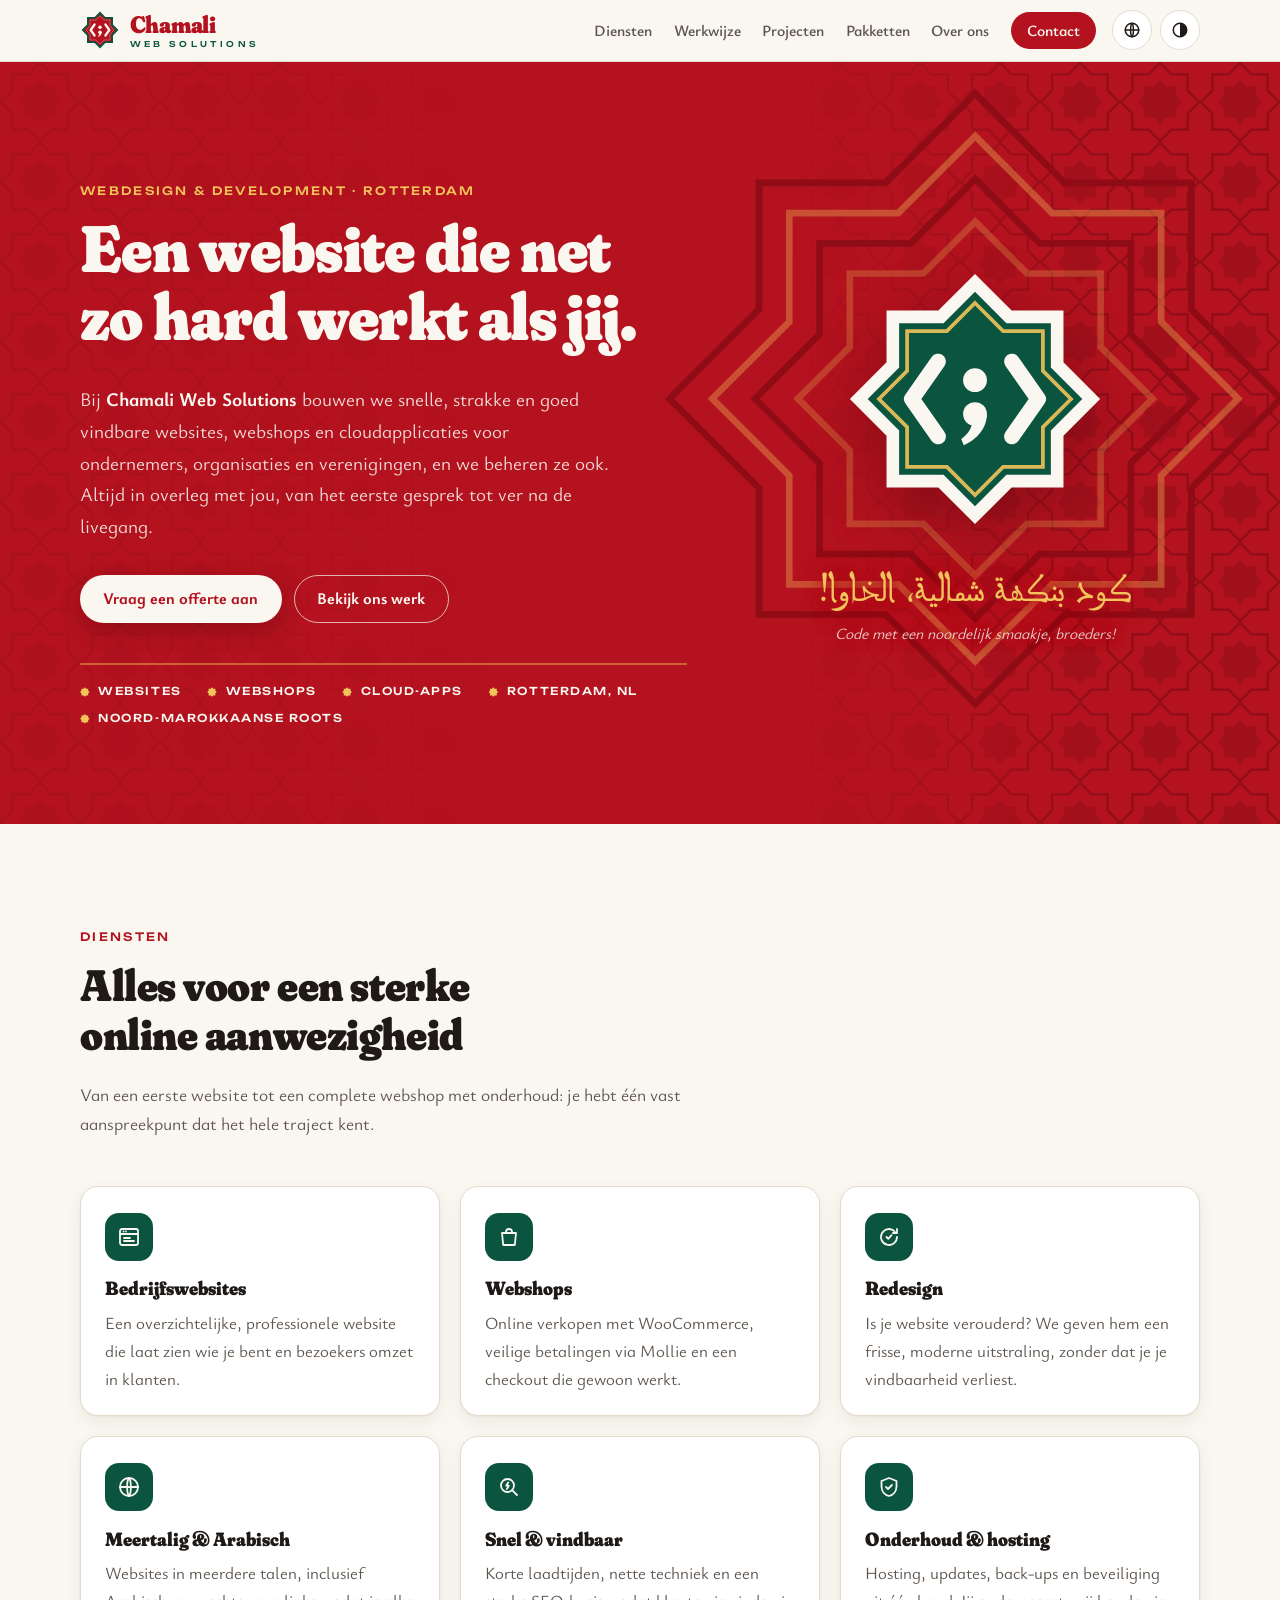
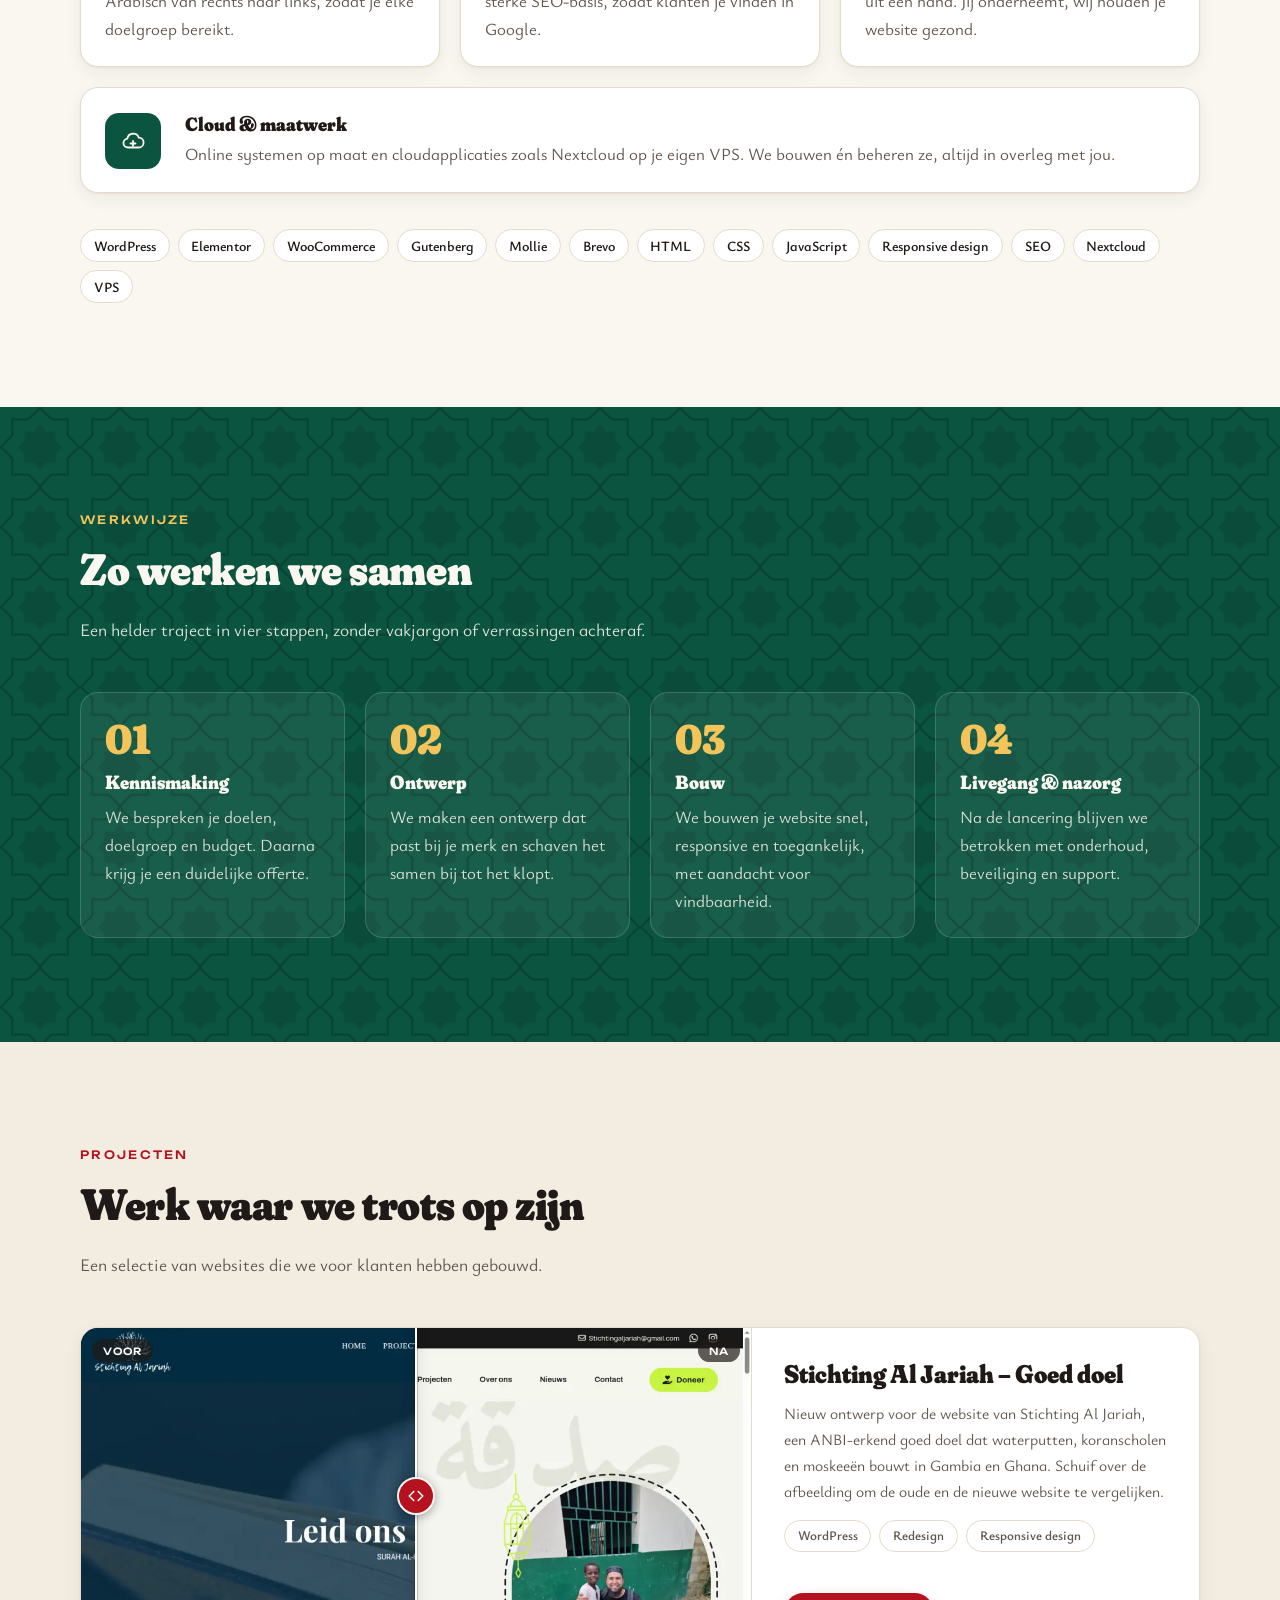
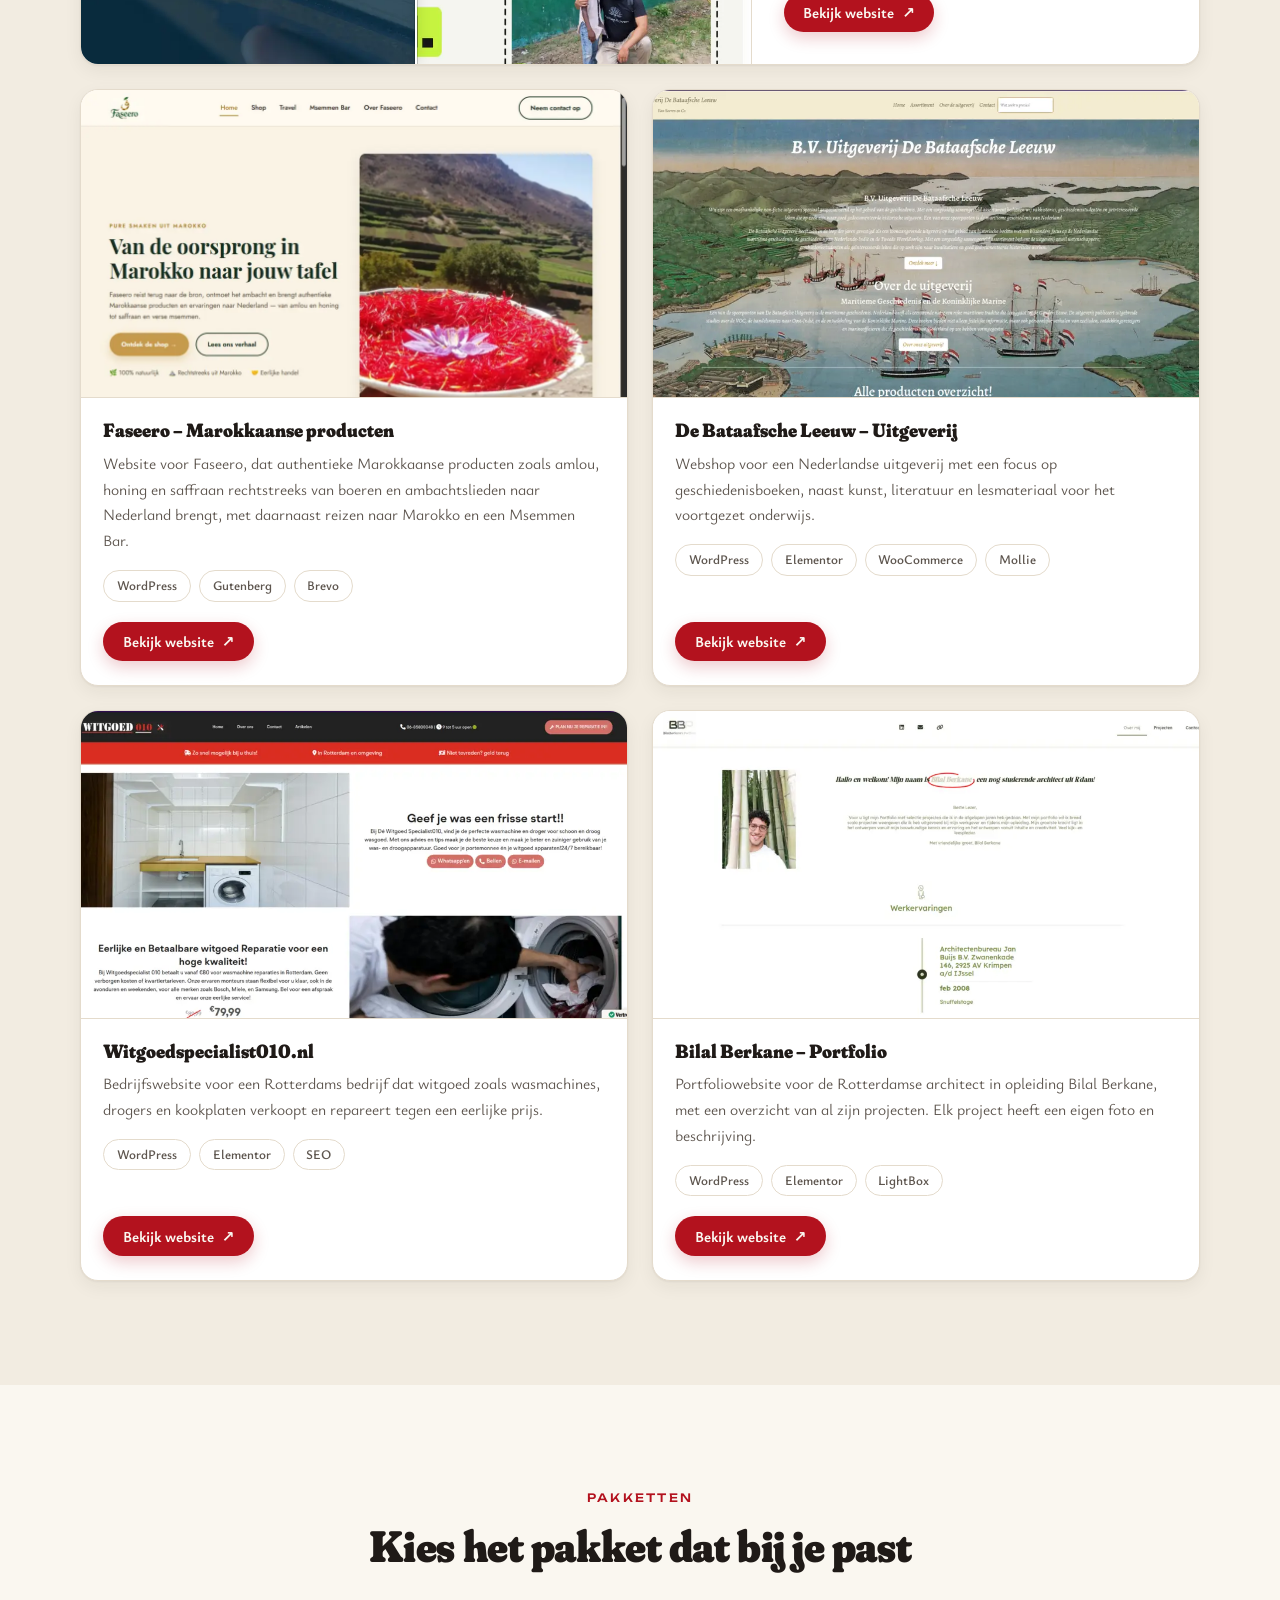
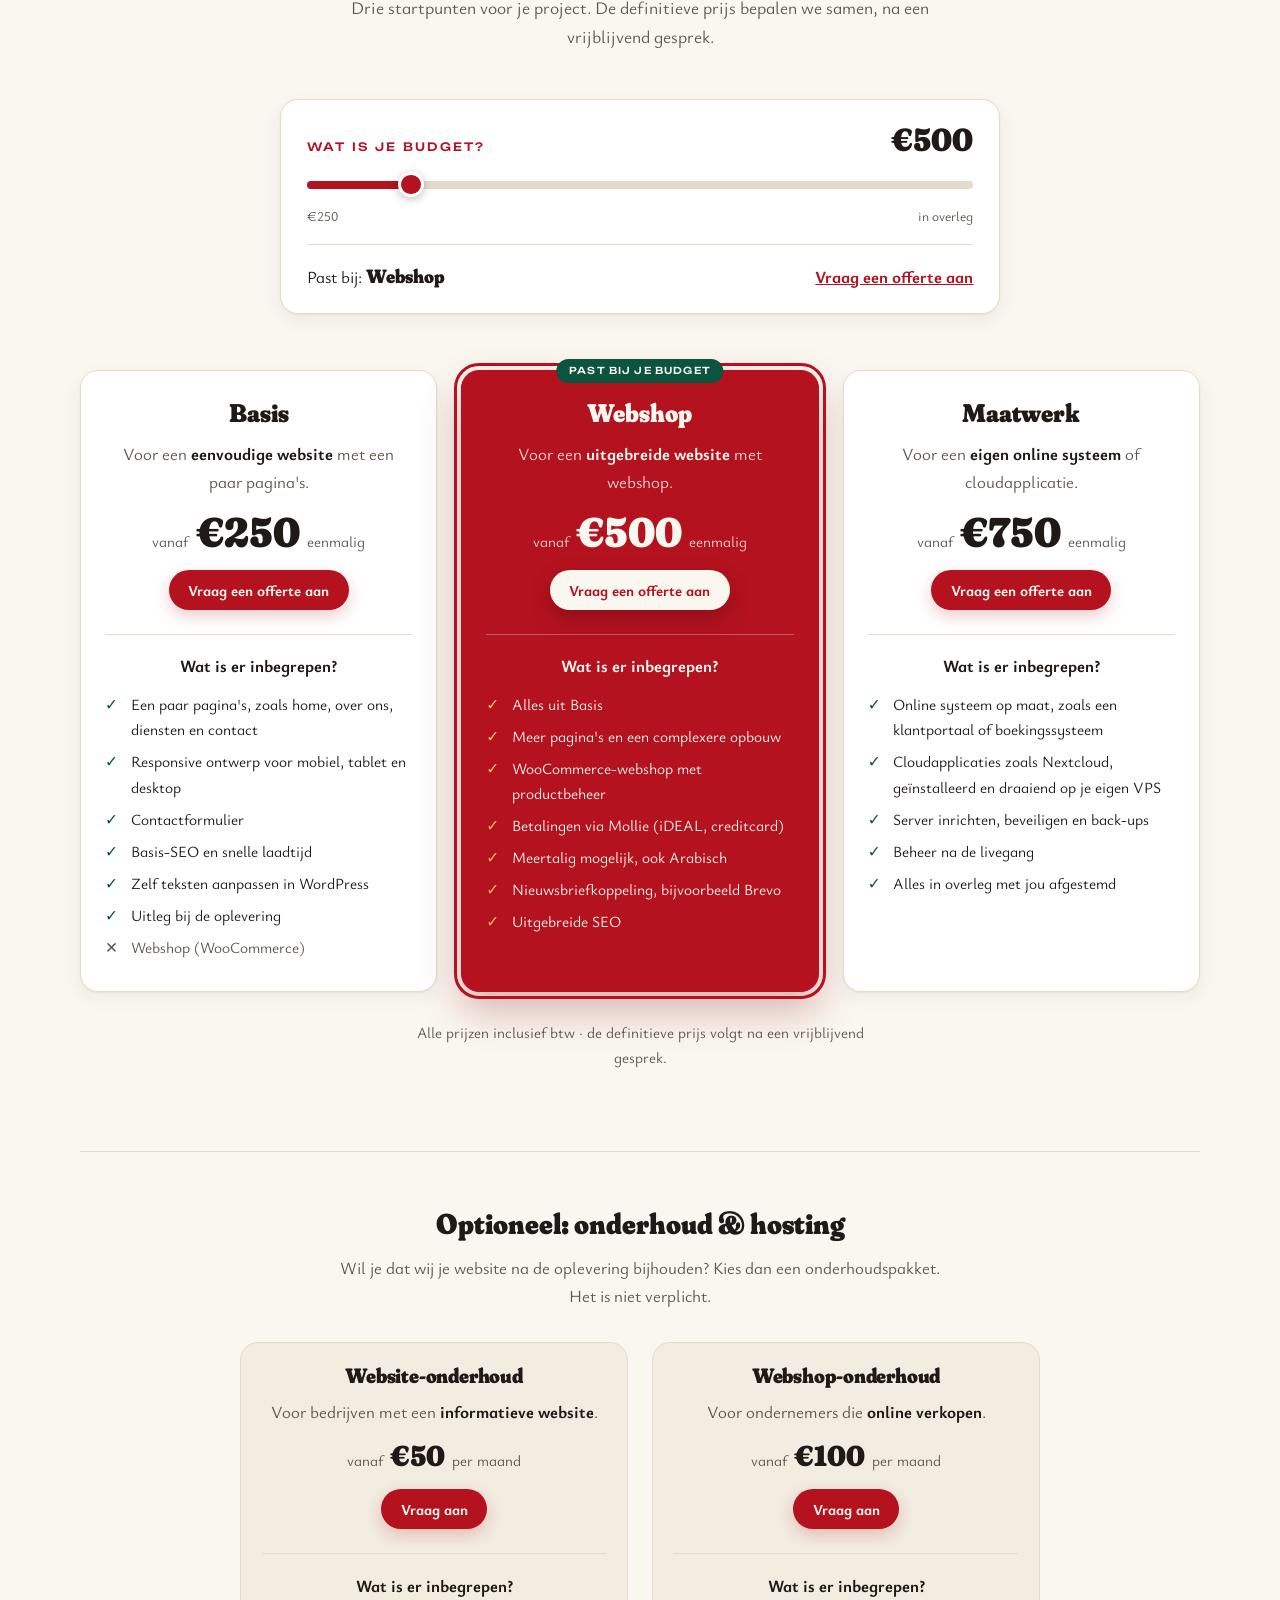
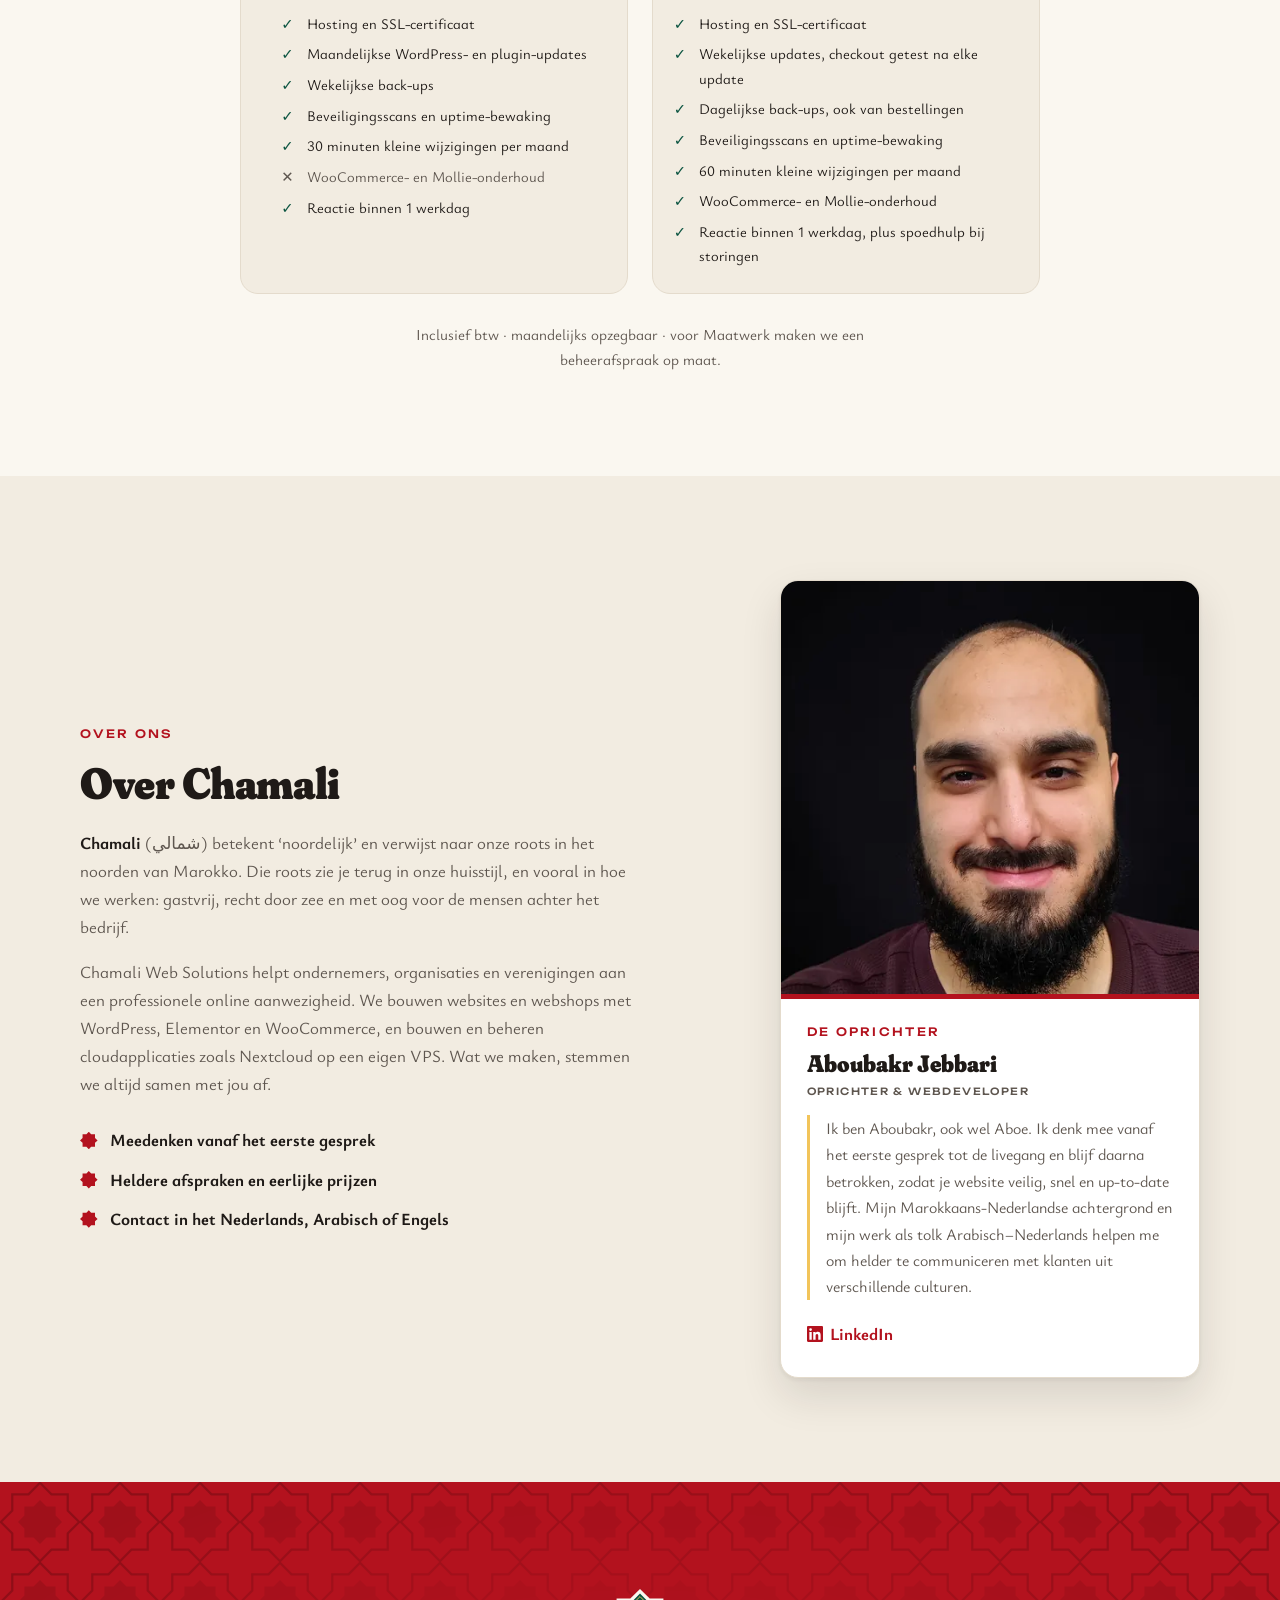
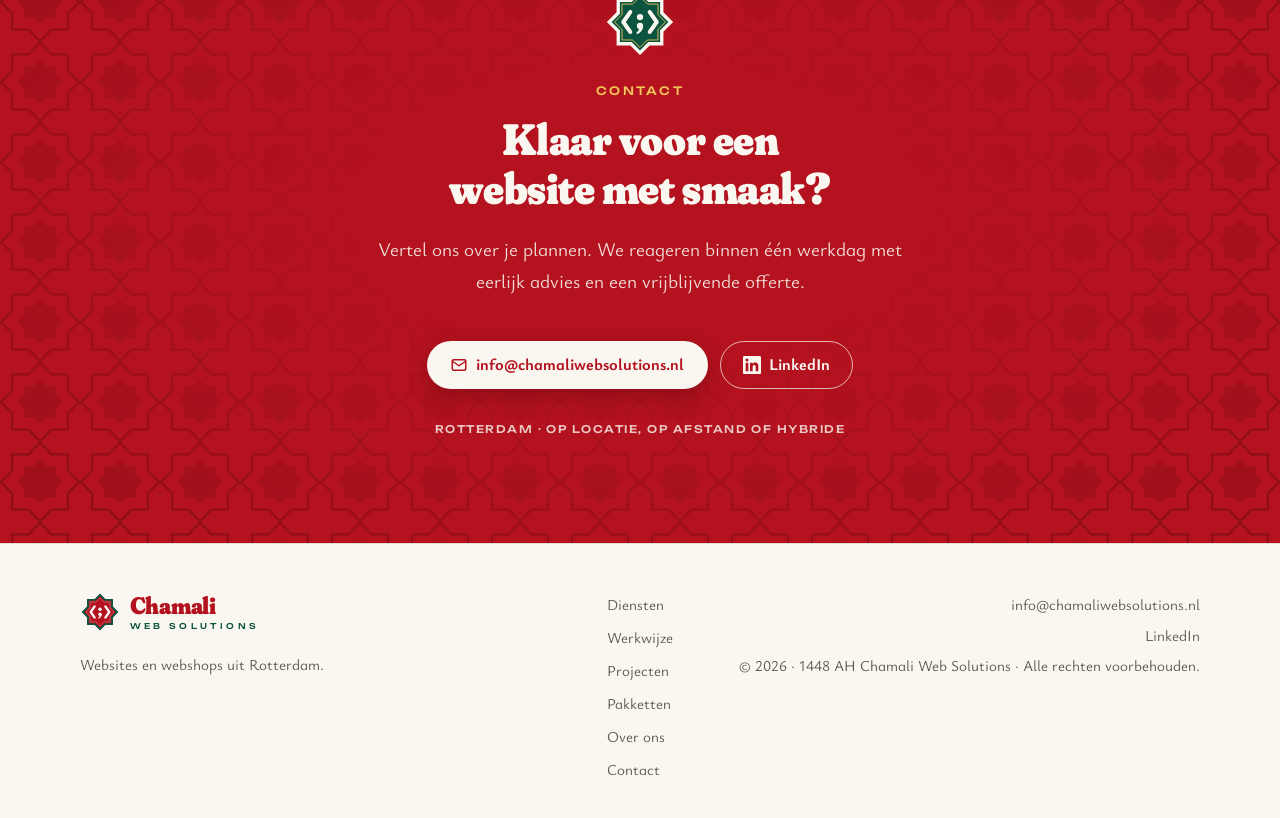
==== commit 91056efa: "Persoonlijke LinkedIn-link van de oprichter bijgewerkt Co-Authored-By: Claude Opus 5.5 <noreply@anth" ====
--- a/index.html
+++ b/index.html
@@ -724,7 +724,7 @@
                                 Arabisch–Nederlands helpen me om helder te communiceren met klanten uit verschillende
                                 culturen.</p>
                         </blockquote>
-                        <a class="founder-link" href="https://www.linkedin.com/in/a-j-30070740a/" target="_blank" rel="noopener"
+                        <a class="founder-link" href="https://www.linkedin.com/in/aboubakr-jebbari-30070740a/" target="_blank" rel="noopener"
                             aria-label="LinkedIn-profiel van Aboubakr Jebbari" data-i18n-aria-label="founderLinkedinAria">
                             <svg viewBox="0 0 24 24" width="16" height="16" aria-hidden="true" fill="currentColor">
                                 <path
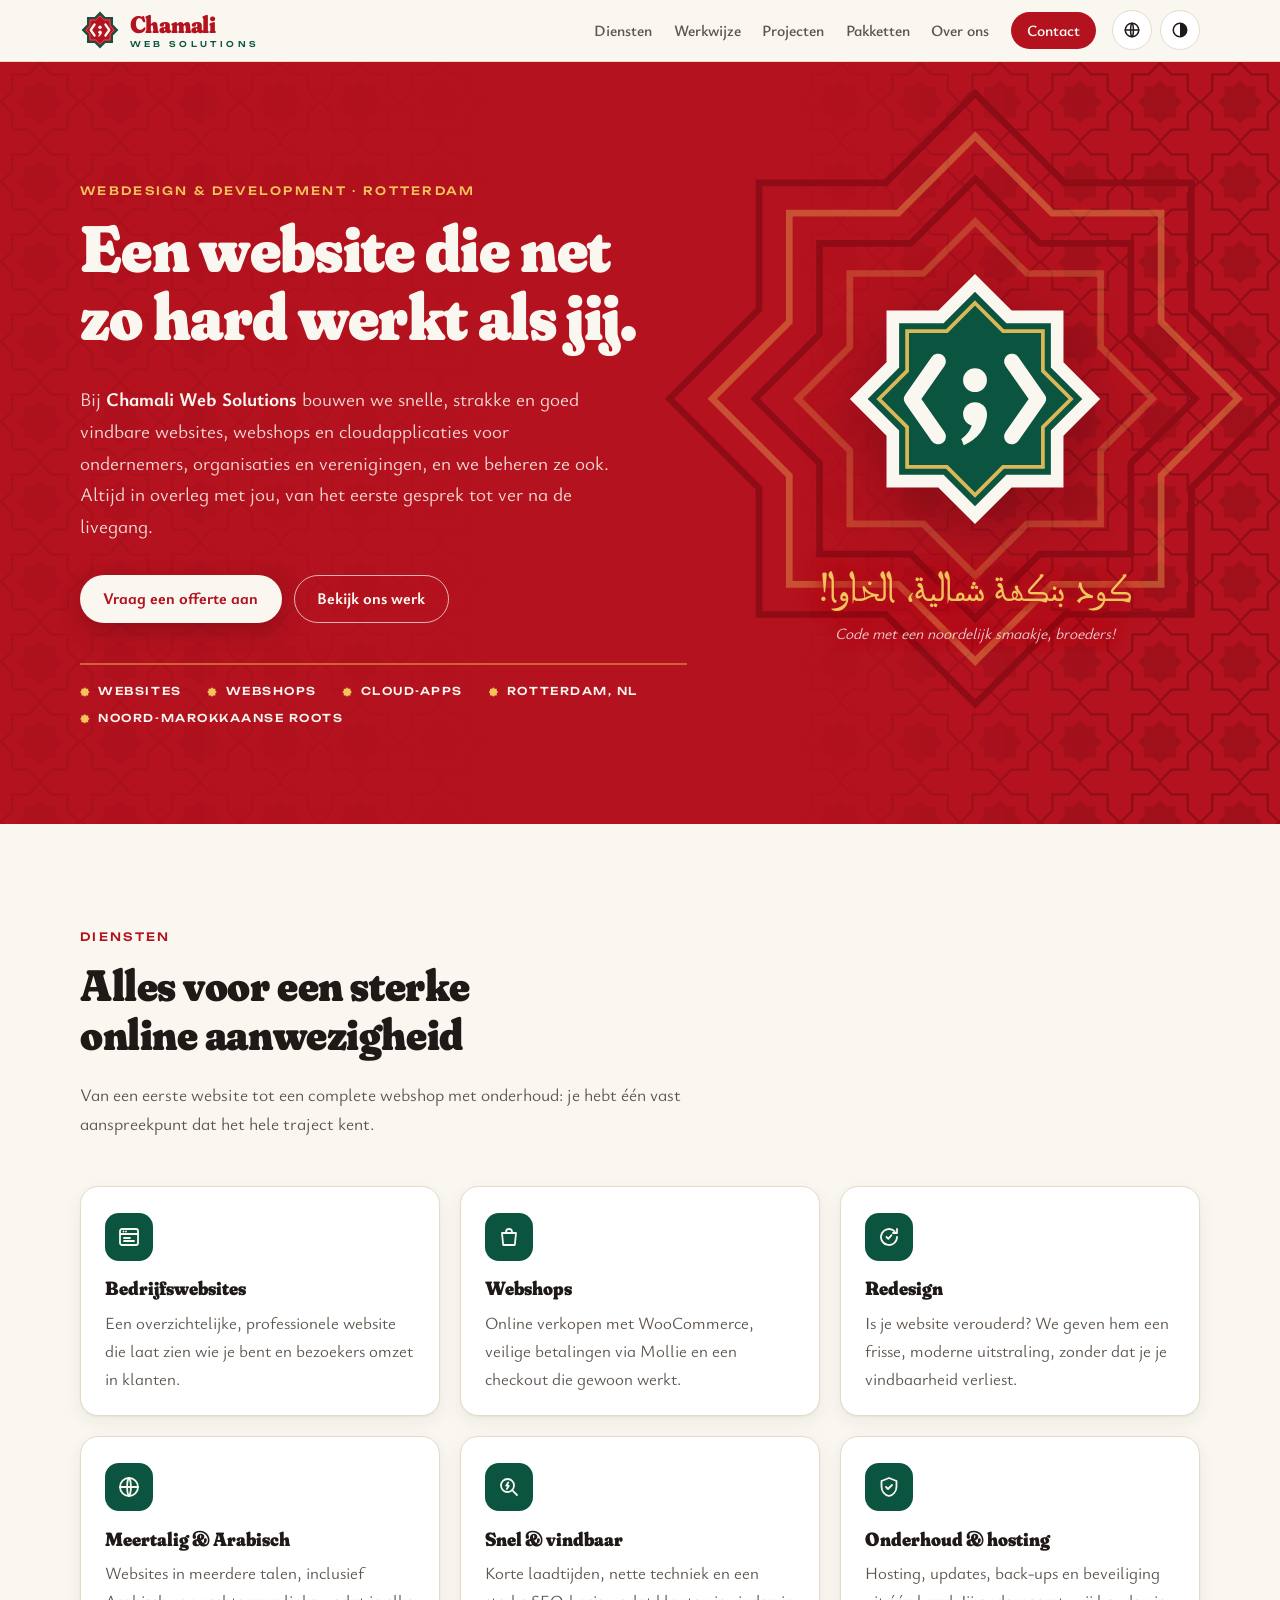
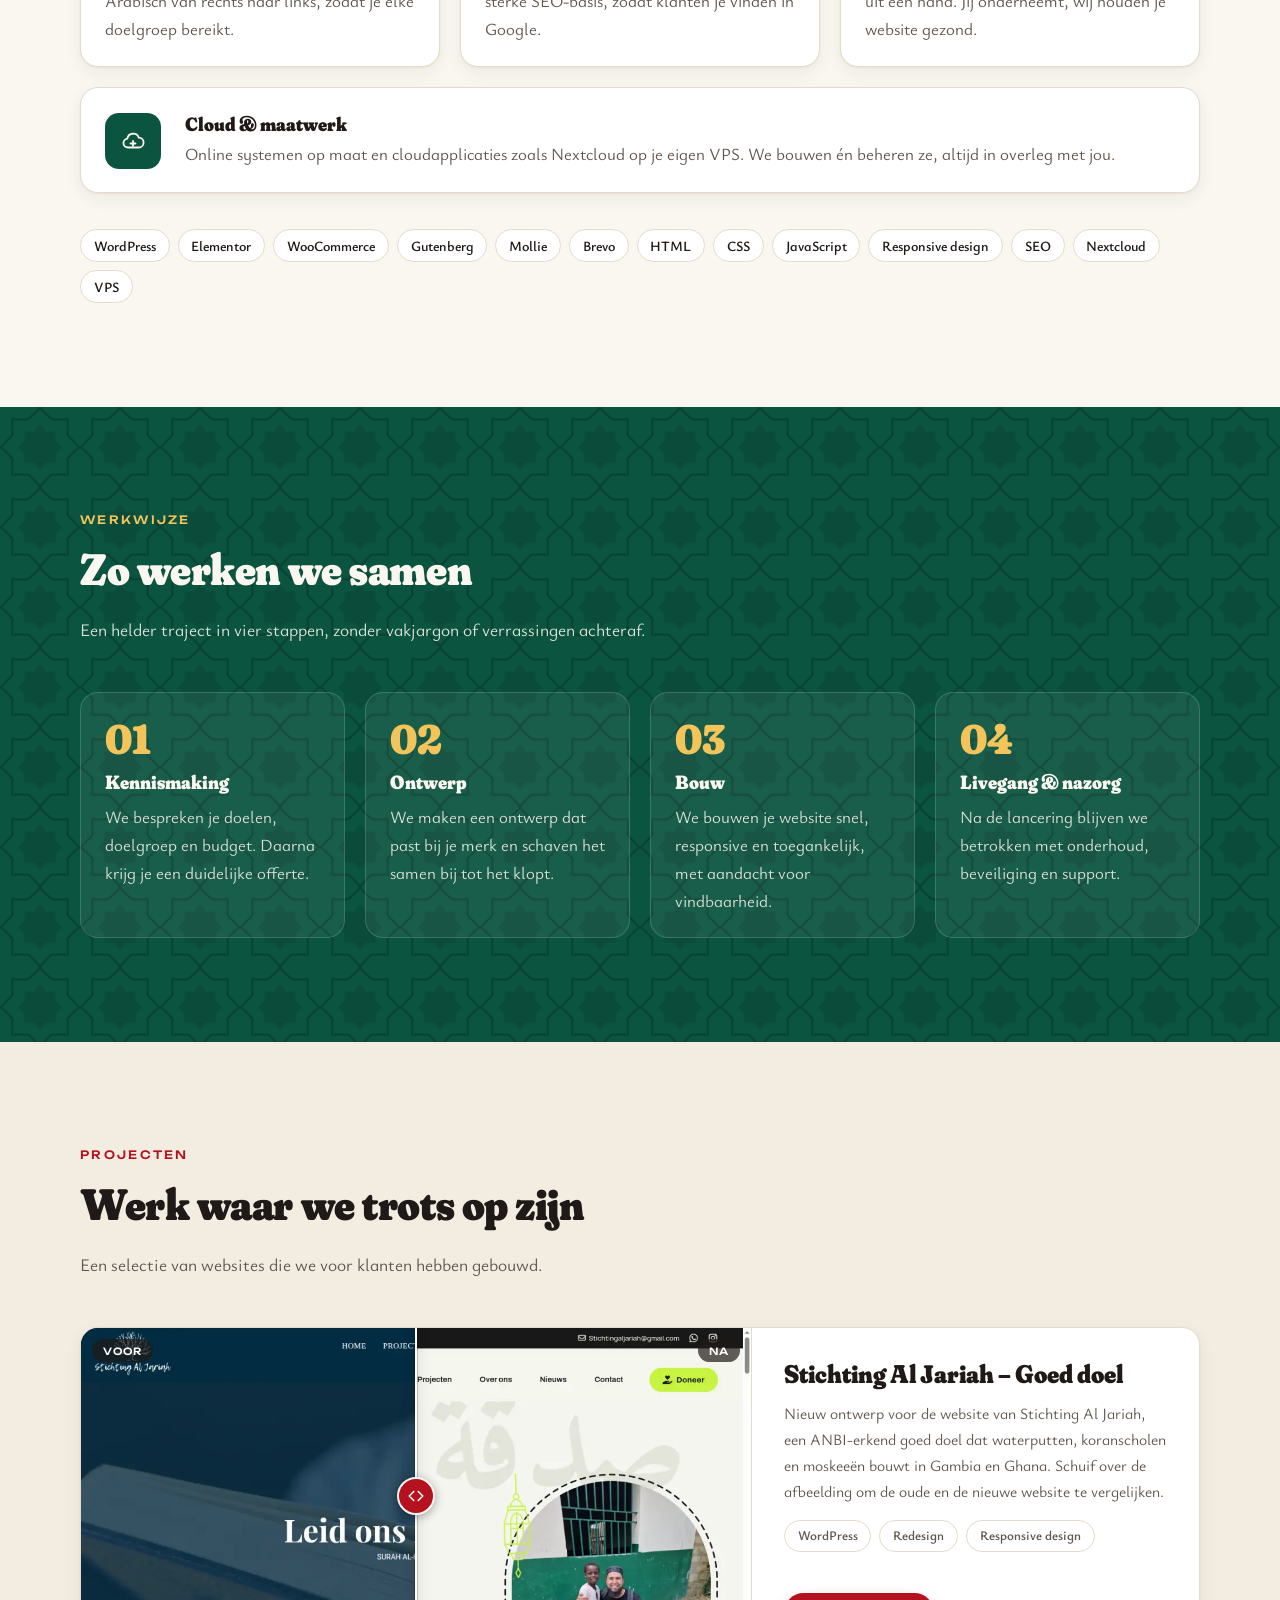
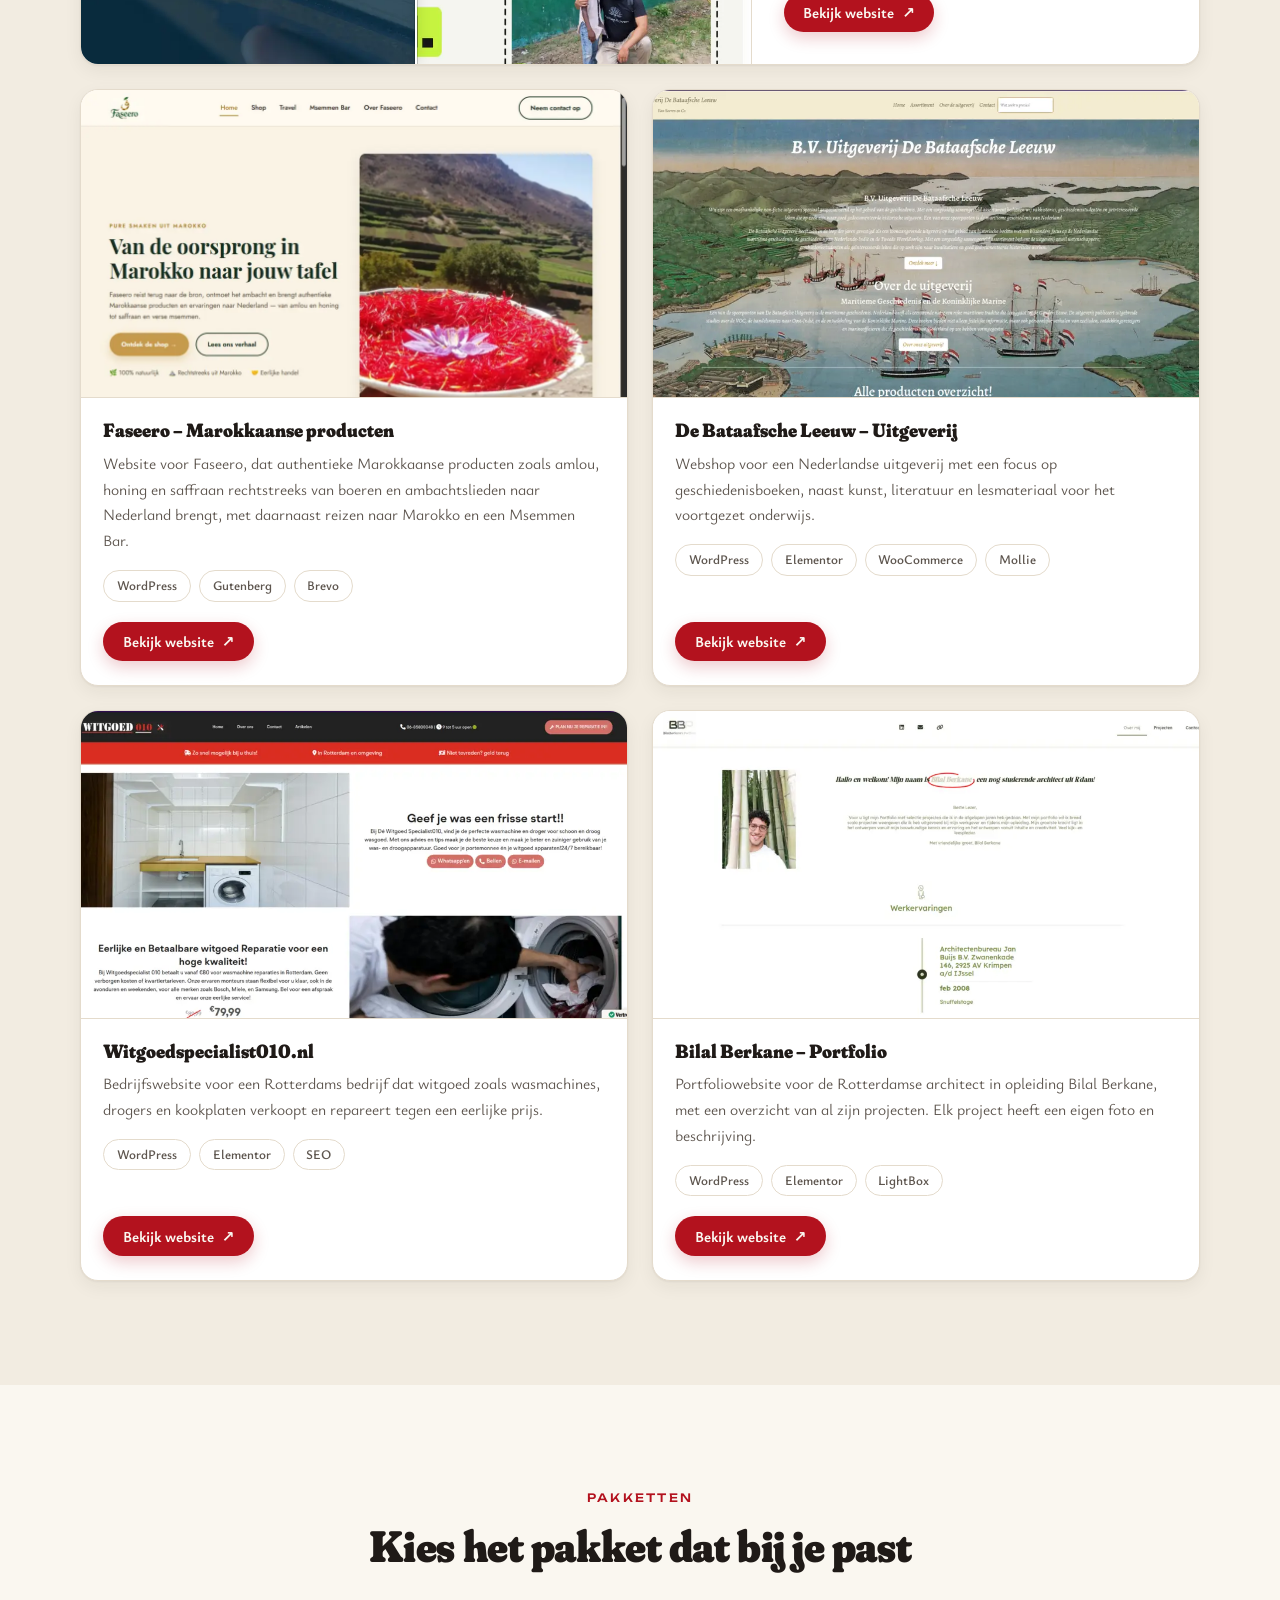
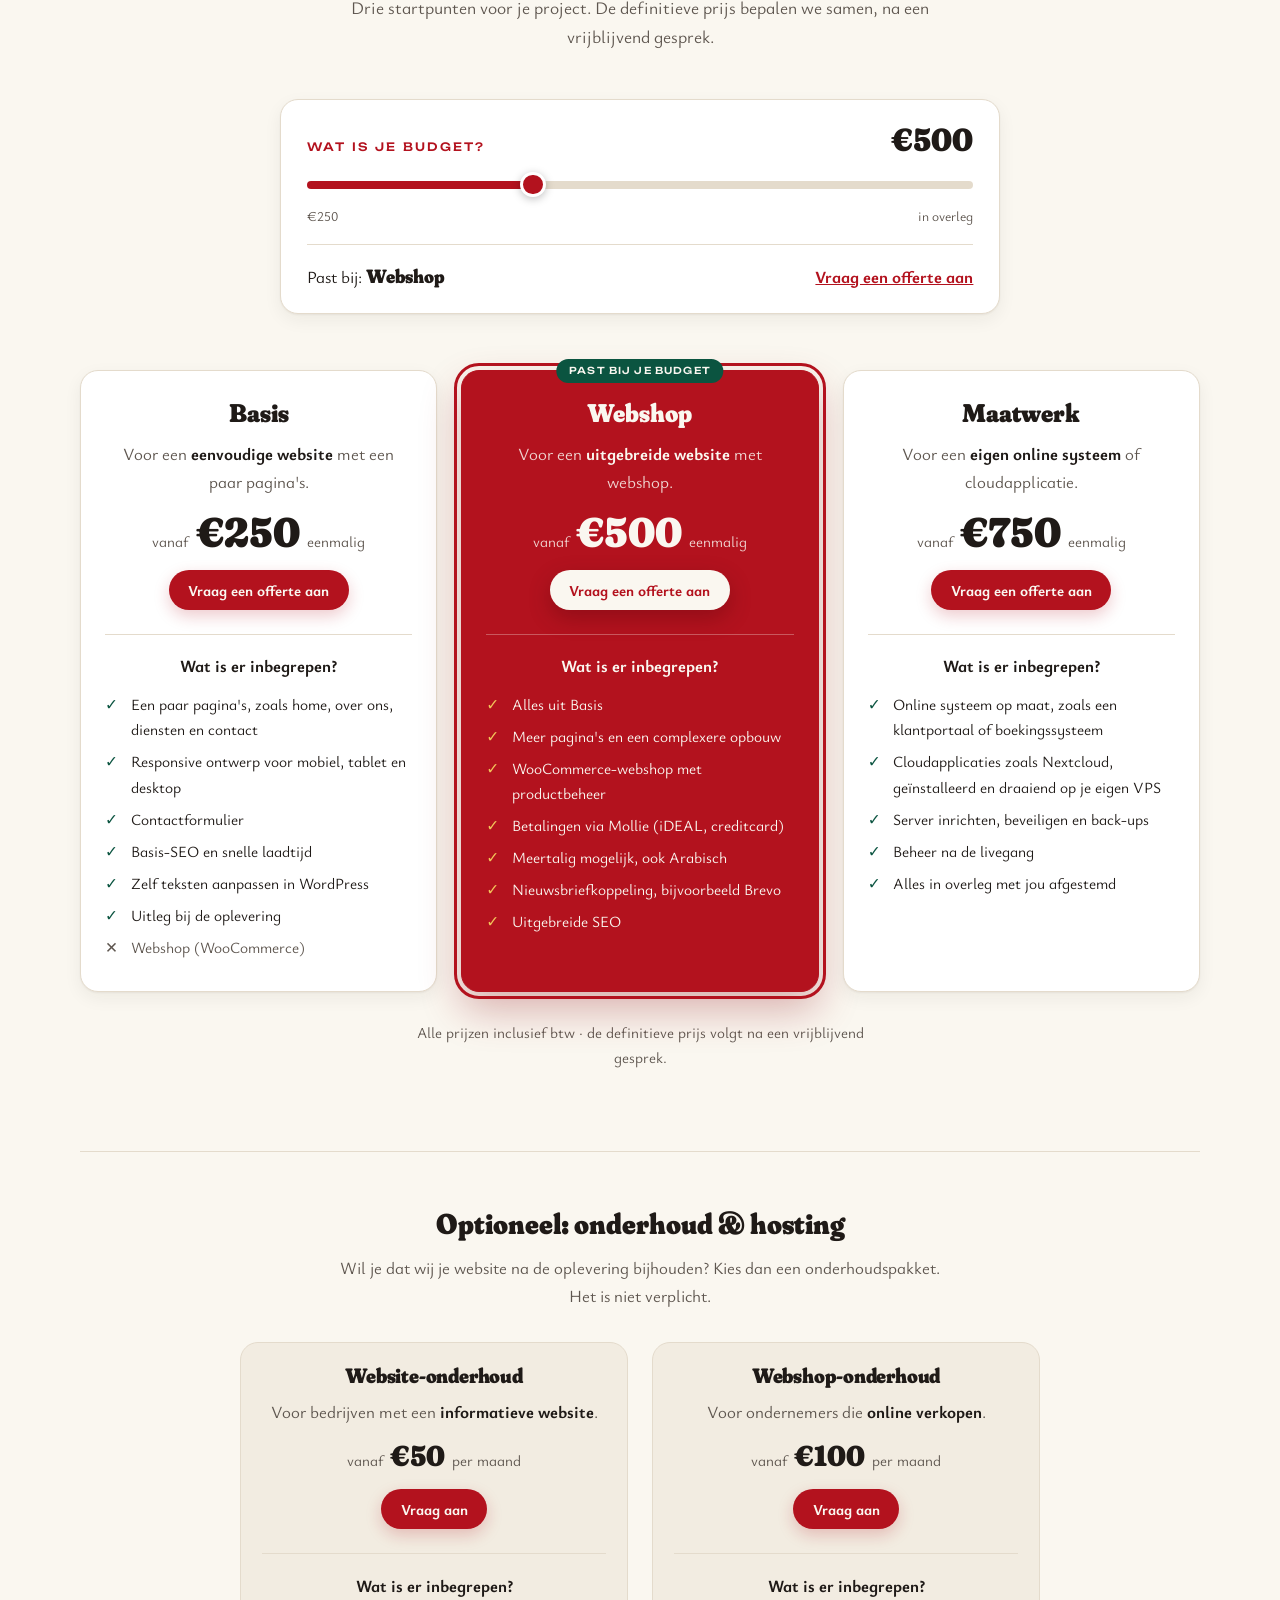
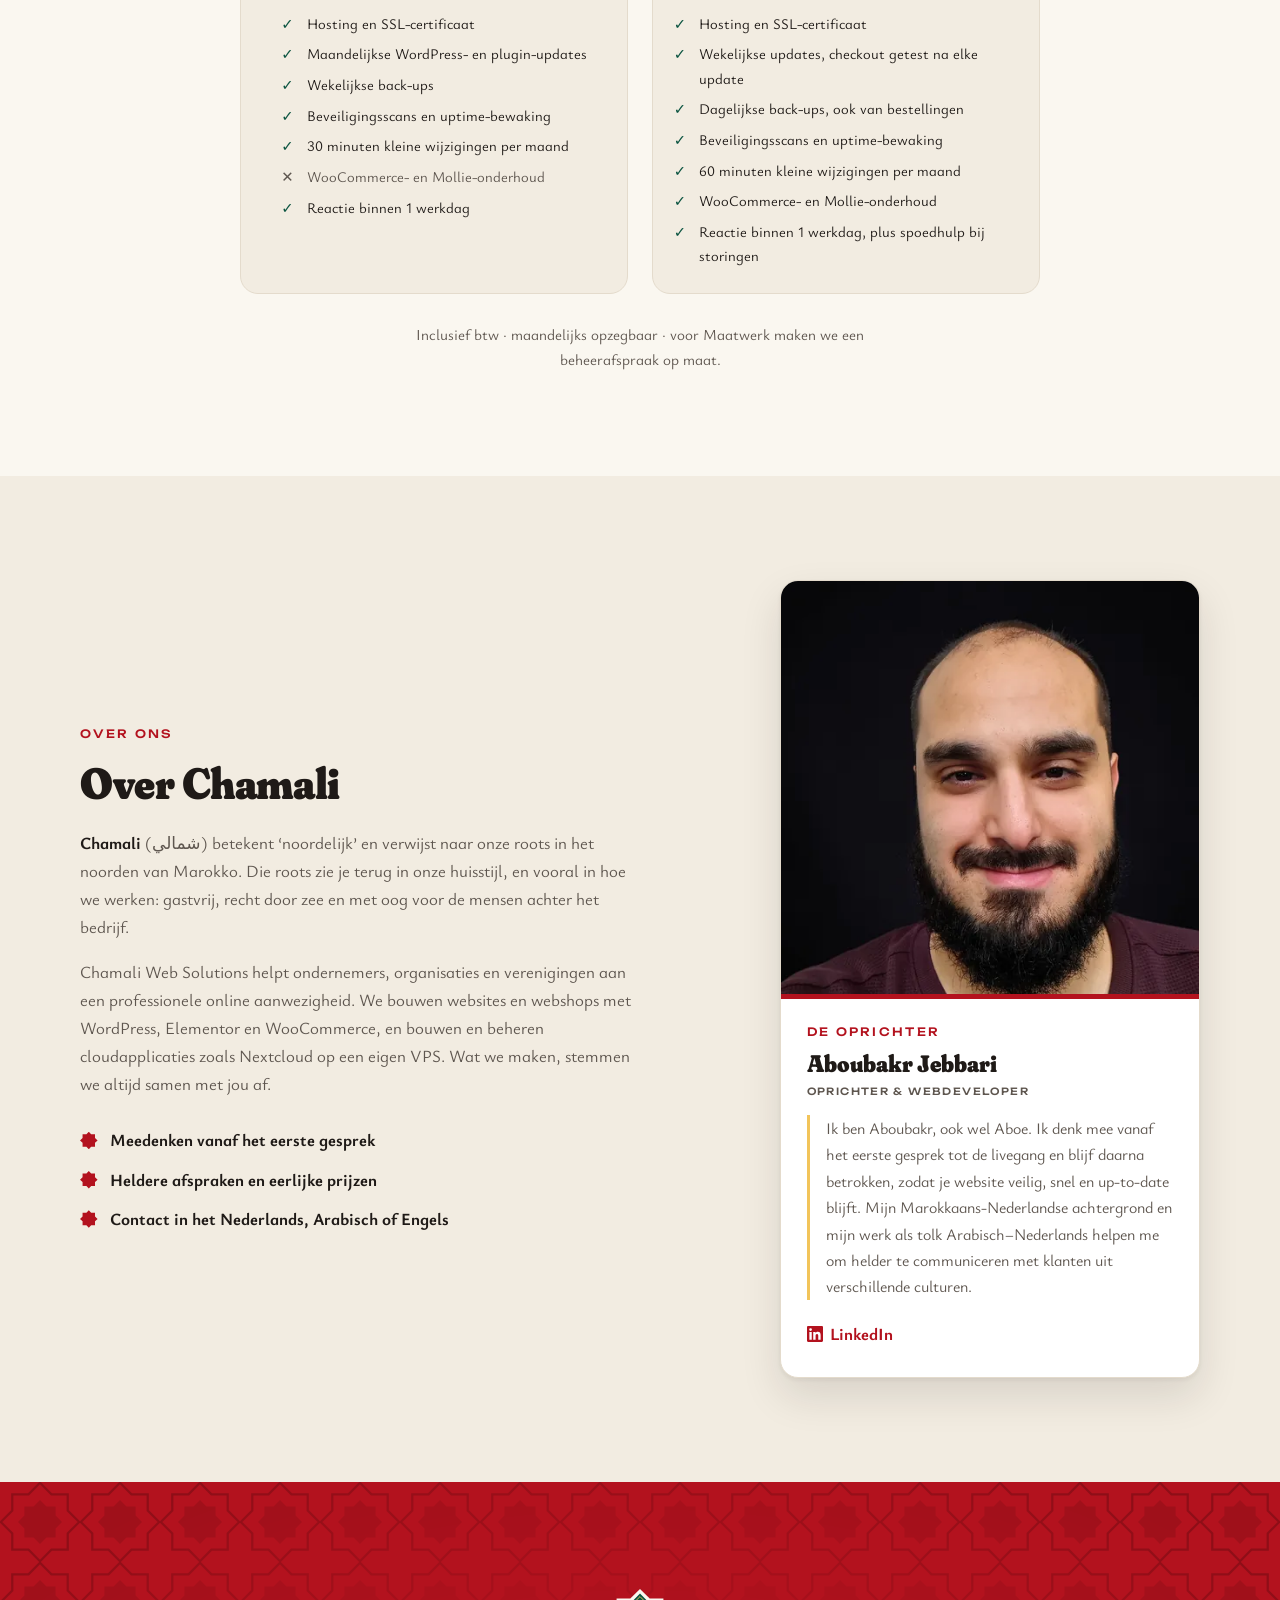
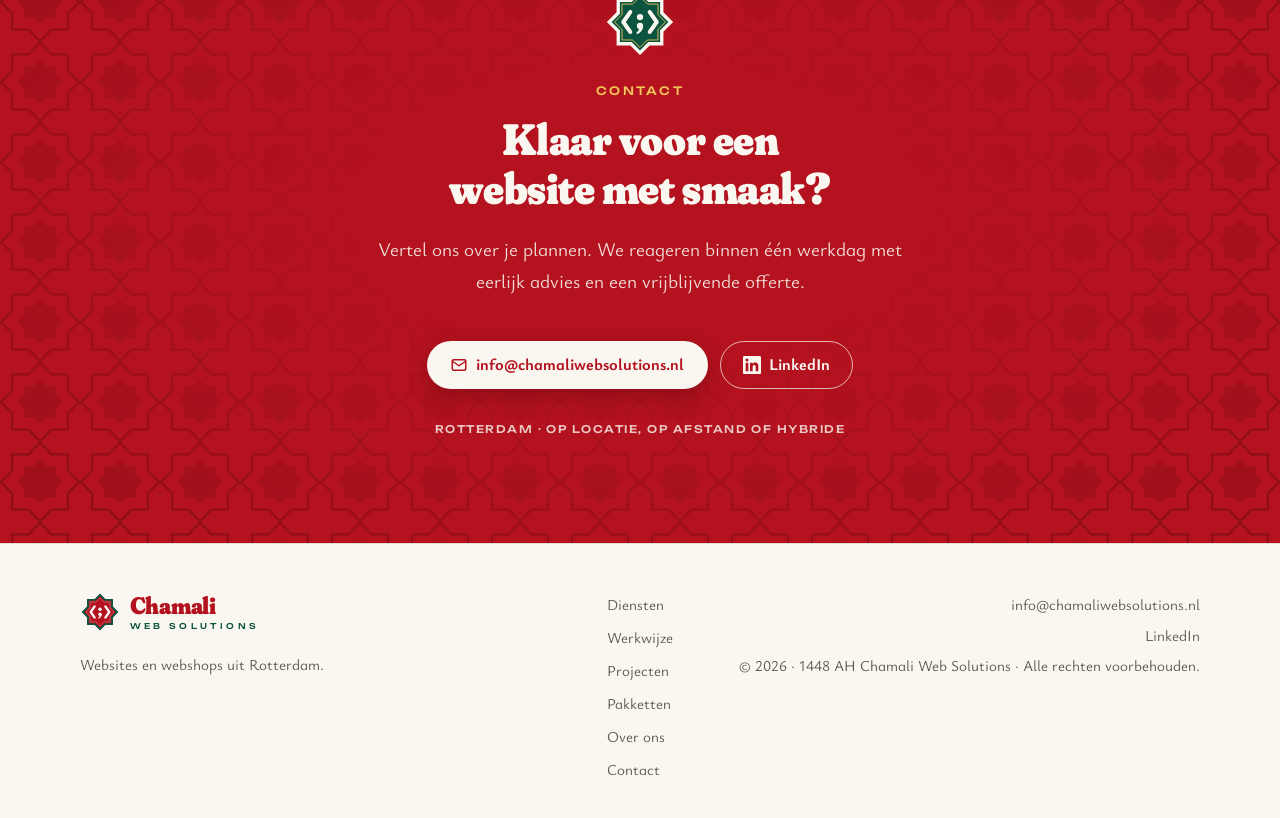
==== commit aa92832d: "Portfolio vervangen door cws" ====
--- a/index.html
+++ b/index.html
@@ -539,7 +539,7 @@
                             budget?</label>
                         <output class="budget-value" for="budget-range" dir="auto">€500</output>
                     </div>
-                    <input class="budget-range" id="budget-range" type="range" min="250" max="2000" step="50"
+                    <input class="budget-range" id="budget-range" type="range" min="250" max="1000" step="50"
                         value="500">
                     <div class="budget-scale" aria-hidden="true">
                         <span dir="ltr">€250</span>
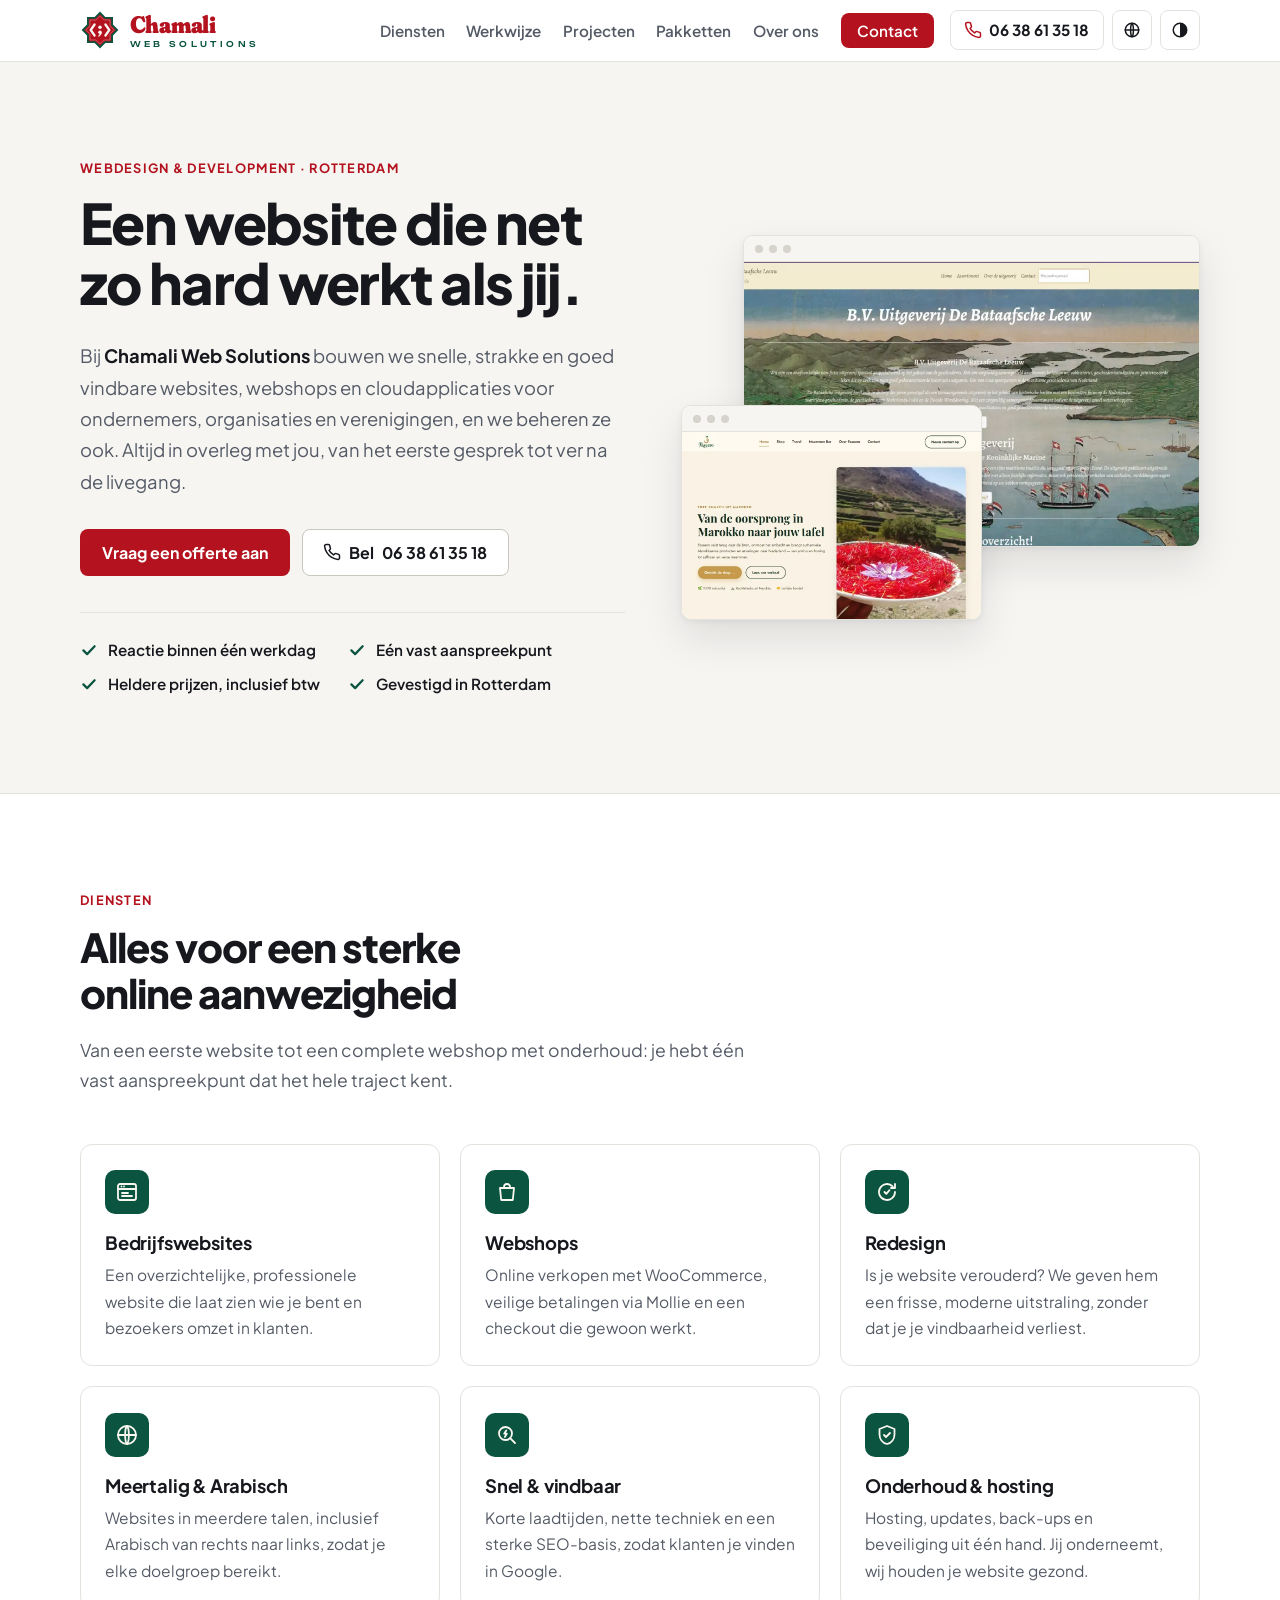
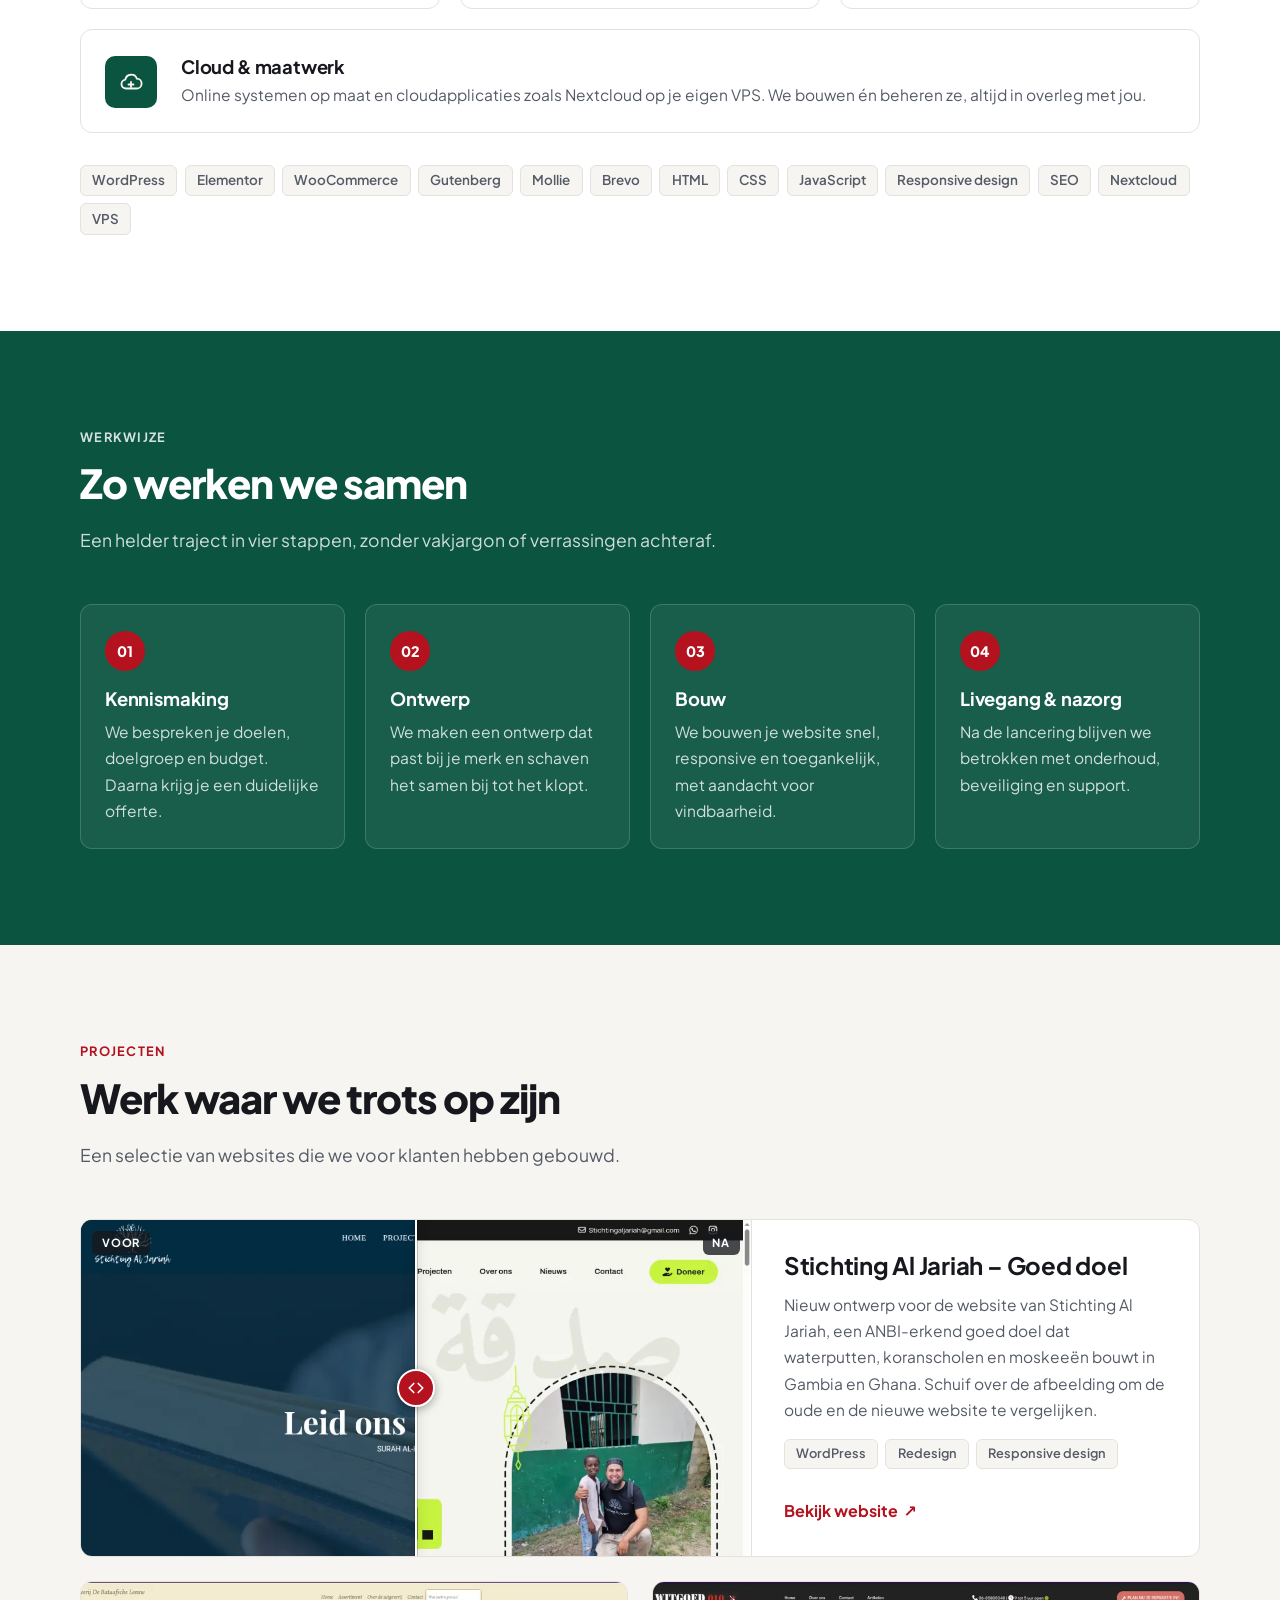
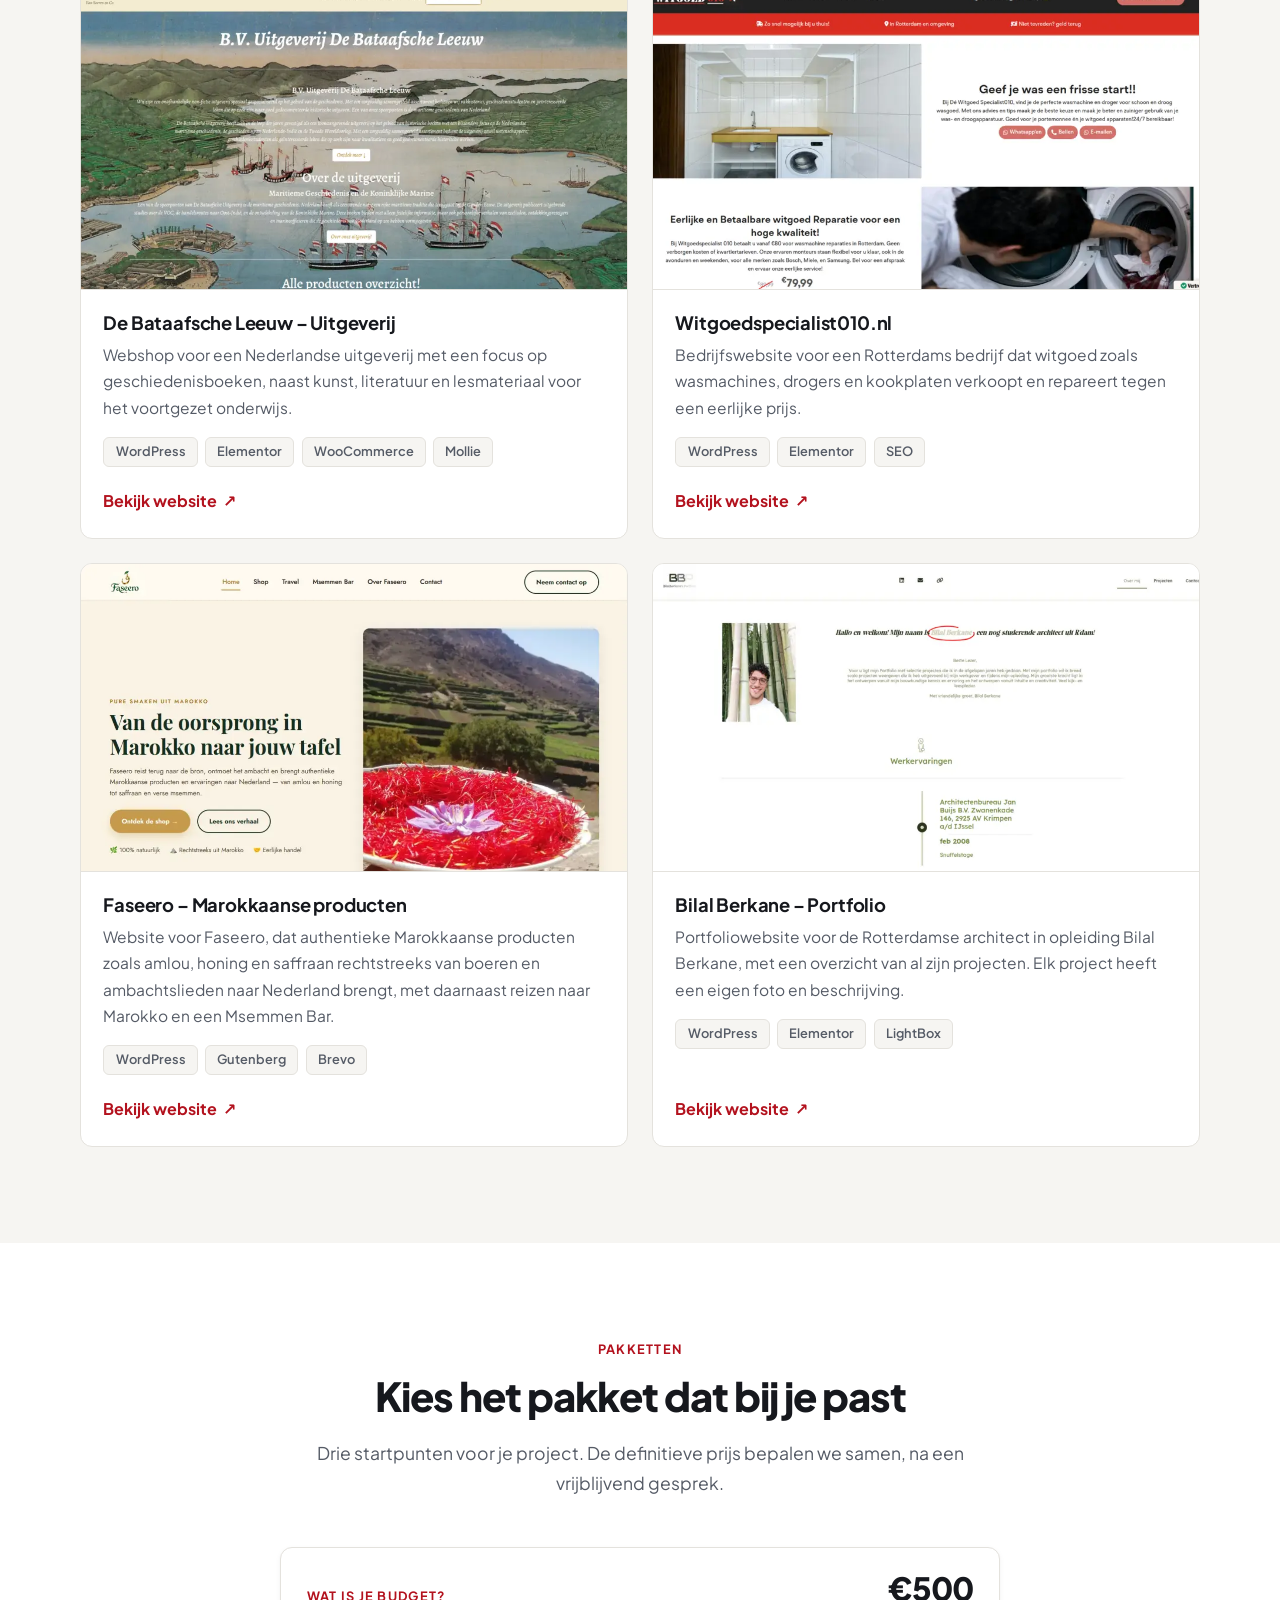
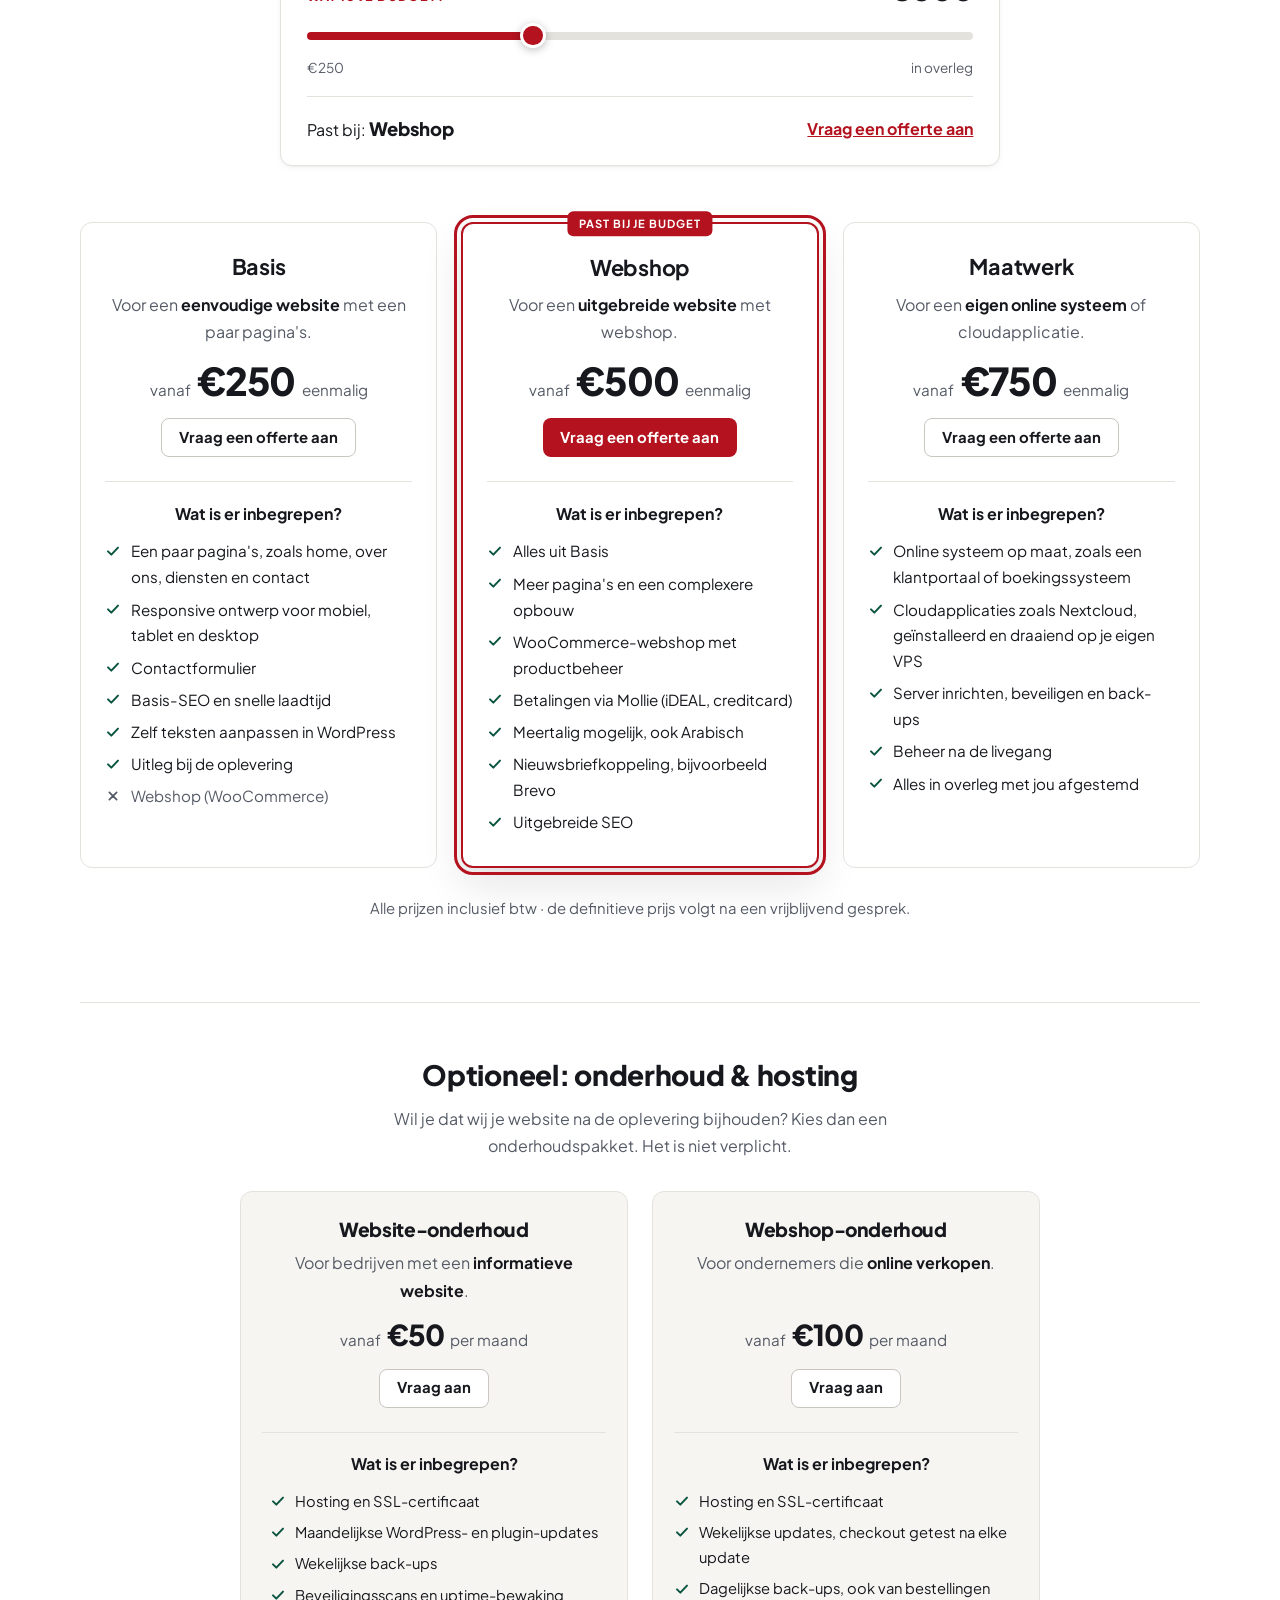
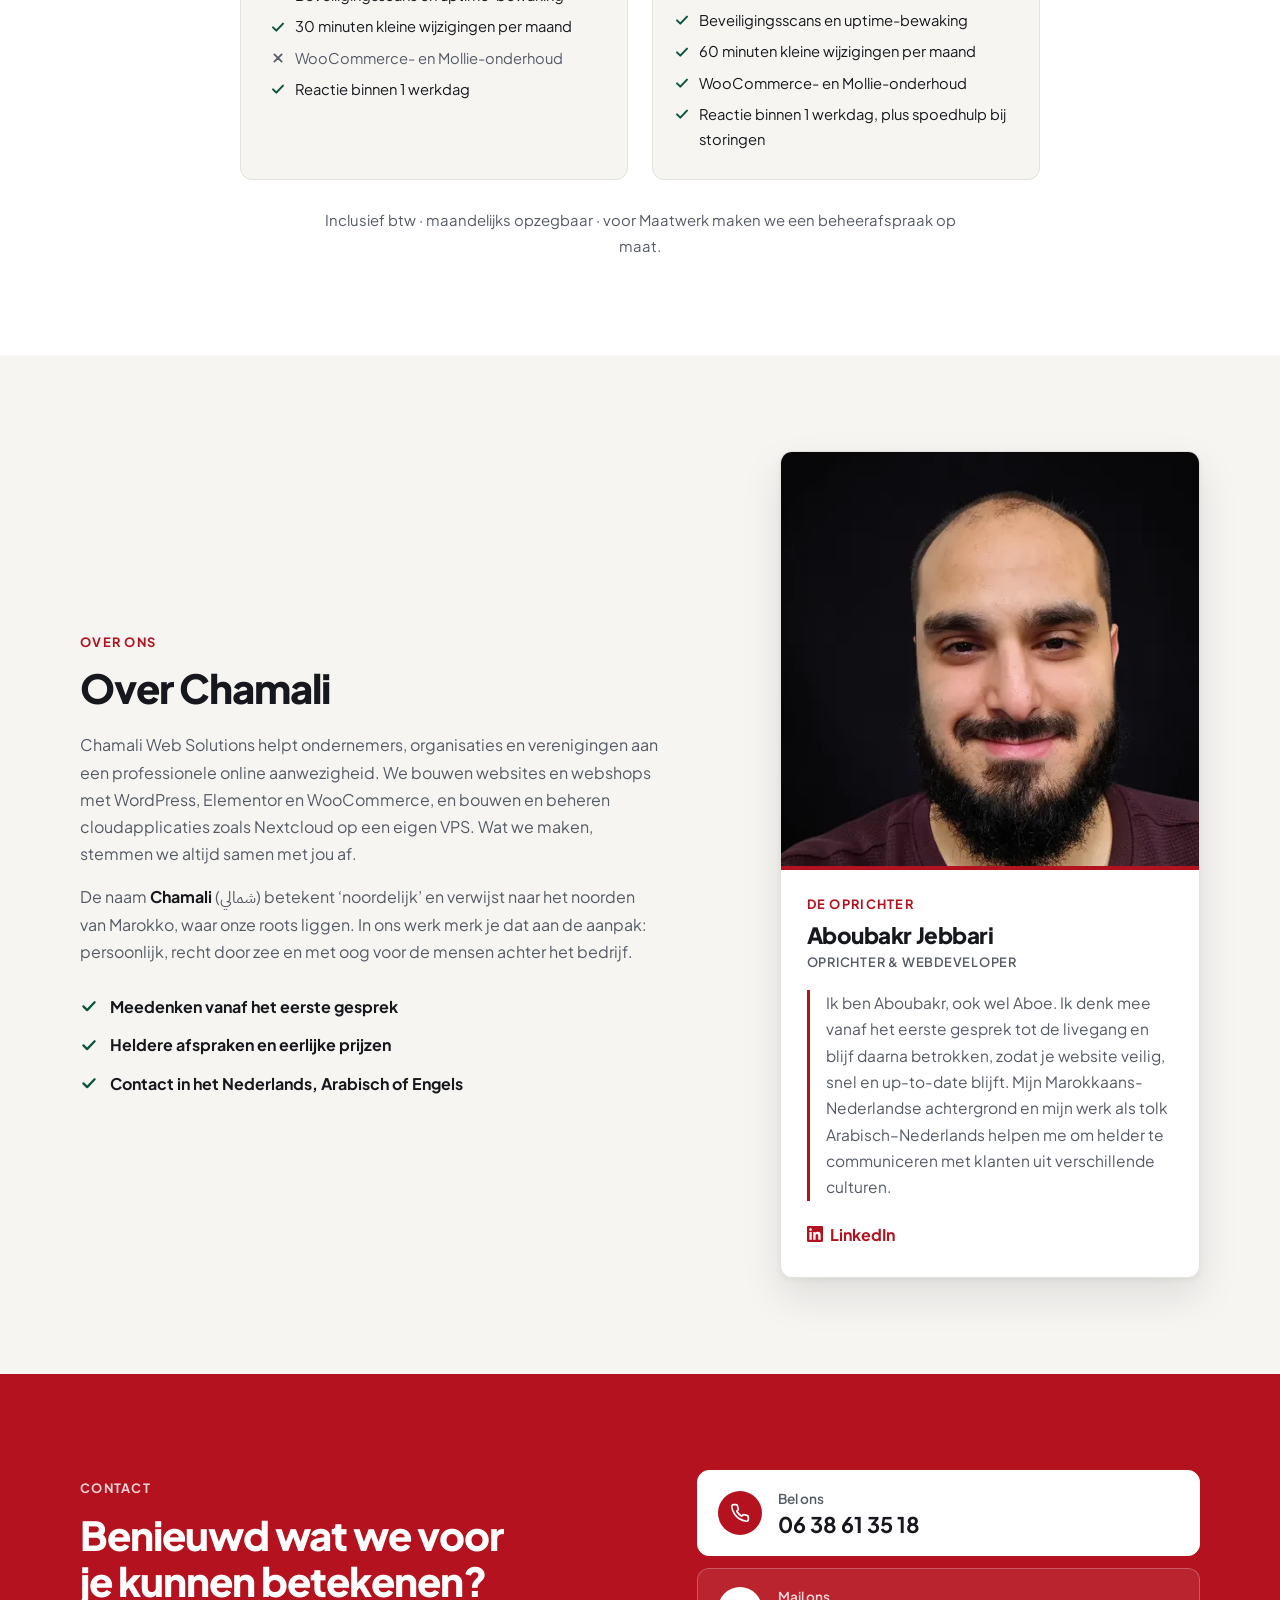
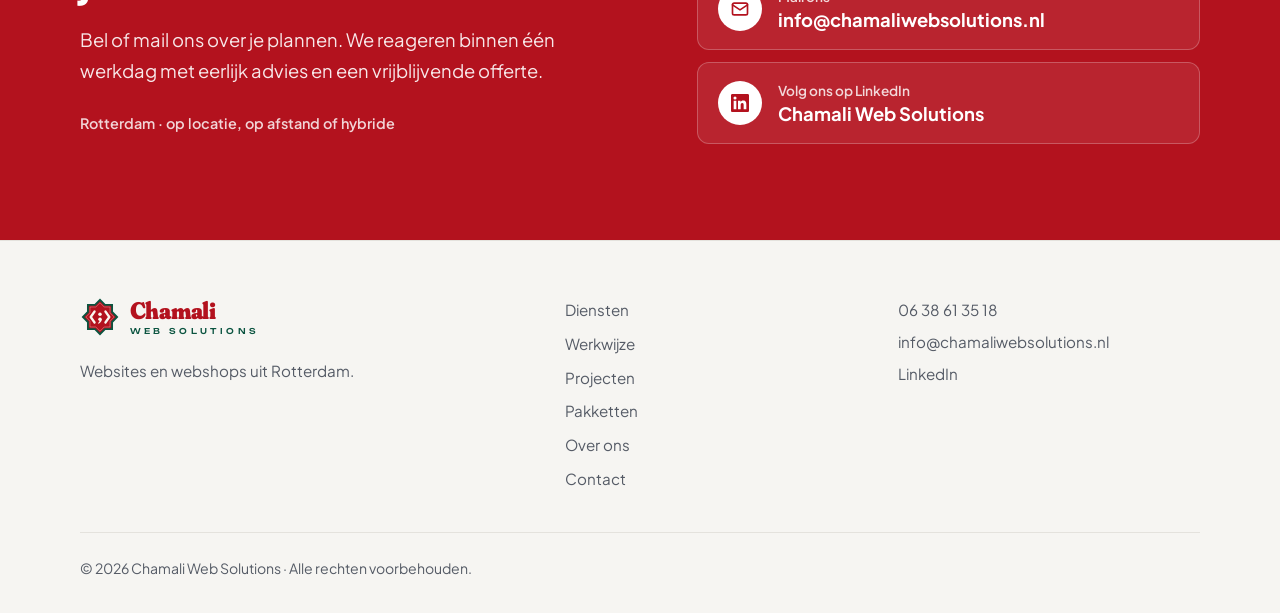
==== commit eb2a227b: "Telefoonnummer toegevoegd en zakelijkere uitstraling - Telefoonnummer 06 38 61 35 18 in header, hero" ====
--- a/index.html
+++ b/index.html
@@ -9,7 +9,7 @@
     <title>Websites &amp; webshops in Rotterdam | Chamali Web Solutions</title>
     <meta name="description" content="Chamali Web Solutions bouwt en beheert snelle, strakke en vindbare websites, webshops en cloudapplicaties voor ondernemers, organisaties en verenigingen. Altijd in overleg, vanaf €250.">
     <meta name="robots" content="index, follow, max-image-preview:large">
-    <meta name="theme-color" content="#B3121E">
+    <meta name="theme-color" content="#FFFFFF">
     <link rel="canonical" href="https://chamaliwebsolutions.nl/">
     <link rel="alternate" hreflang="nl" href="https://chamaliwebsolutions.nl/">
     <link rel="alternate" hreflang="en" href="https://chamaliwebsolutions.nl/en/">
@@ -21,19 +21,19 @@
     <meta property="og:url" content="https://chamaliwebsolutions.nl/">
     <meta property="og:title" content="Websites &amp; webshops in Rotterdam | Chamali Web Solutions">
     <meta property="og:description" content="Chamali Web Solutions bouwt en beheert snelle, strakke en vindbare websites, webshops en cloudapplicaties voor ondernemers, organisaties en verenigingen. Altijd in overleg, vanaf €250.">
-    <meta property="og:image" content="https://chamaliwebsolutions.nl/img/og-image.png">
+    <meta property="og:image" content="https://chamaliwebsolutions.nl/img/og-image.jpg">
     <meta property="og:image:width" content="1200">
     <meta property="og:image:height" content="630">
-    <meta property="og:image:alt" content="Chamali Web Solutions – كود بنكهة شمالية، الخاوا!">
+    <meta property="og:image:alt" content="Chamali Web Solutions – websites en webshops uit Rotterdam">
     <meta name="twitter:card" content="summary_large_image">
     <meta name="twitter:title" content="Websites &amp; webshops in Rotterdam | Chamali Web Solutions">
     <meta name="twitter:description" content="Chamali Web Solutions bouwt en beheert snelle, strakke en vindbare websites, webshops en cloudapplicaties voor ondernemers, organisaties en verenigingen. Altijd in overleg, vanaf €250.">
-    <meta name="twitter:image" content="https://chamaliwebsolutions.nl/img/og-image.png">
+    <meta name="twitter:image" content="https://chamaliwebsolutions.nl/img/og-image.jpg">
     <link rel="icon" href="./favicon.ico" sizes="any">
     <link rel="icon" href="./icon.svg" type="image/svg+xml">
     <link rel="apple-touch-icon" href="./apple-touch-icon.png">
     <!-- Structured data for the business only; no personal details on purpose.
-         The offer prices must match the packages (see CLAUDE.md). -->
+         The offer prices and the phone number must match the page (see CLAUDE.md). -->
     <script type="application/ld+json">
     {
         "@context": "https://schema.org",
@@ -44,10 +44,10 @@
                 "name": "Chamali Web Solutions",
                 "url": "https://chamaliwebsolutions.nl/",
                 "logo": "https://chamaliwebsolutions.nl/img/logo-512.png",
-                "image": "https://chamaliwebsolutions.nl/img/og-image.png",
-                "slogan": "كود بنكهة شمالية، الخاوا!",
+                "image": "https://chamaliwebsolutions.nl/img/og-image.jpg",
                 "description": "Webbureau in Rotterdam. Bouwt en beheert snelle, strakke en vindbare websites, webshops en cloudapplicaties, altijd in overleg met de klant.",
                 "email": "info@chamaliwebsolutions.nl",
+                "telephone": "+31638613518",
                 "address": { "@type": "PostalAddress", "addressLocality": "Rotterdam", "addressCountry": "NL" },
                 "areaServed": [
                     { "@type": "City", "name": "Rotterdam" },
@@ -93,18 +93,15 @@
         ]
     }
     </script>
+    <link rel="preload" as="font" type="font/woff2" href="./fonts/plus-jakarta-sans-latin.woff2" crossorigin>
     <link rel="preload" as="font" type="font/woff2" href="./fonts/fraunces-black.woff2" crossorigin>
-    <link rel="preload" as="font" type="font/woff2" href="./fonts/ysabeau-infant-latin.woff2" crossorigin>
-    <link rel="preload" as="font" type="font/woff2" href="./fonts/bouazzi-maghribi.woff2" crossorigin>
     <link rel="stylesheet" href="./css/style.css">
-    <!-- Set the theme before the page paints, so there is no flash of the wrong one -->
+    <!-- Set the theme before the page paints, so there is no flash of the wrong one.
+         The site always opens light; dark only when the visitor chose it with the toggle. -->
     <script>
         (function () {
-            var theme;
-            try { theme = localStorage.getItem('theme'); } catch (e) { }
-            if (theme !== 'dark' && theme !== 'light') {
-                theme = window.matchMedia('(prefers-color-scheme: dark)').matches ? 'dark' : 'light';
-            }
+            var theme = 'light';
+            try { if (localStorage.getItem('theme') === 'dark') theme = 'dark'; } catch (e) { }
             document.documentElement.setAttribute('data-theme', theme);
         })();
     </script>
@@ -159,6 +156,16 @@
                     <li><a href="#over" data-i18n="navAbout">Over ons</a></li>
                     <li><a class="nav-cta" href="#contact" data-i18n="navContact">Contact</a></li>
                 </ul>
+                <!-- The phone number is also in the hero, the contact block, the footer and the JSON-LD -->
+                <a class="icon-btn nav-phone" href="tel:+31638613518">
+                    <svg viewBox="0 0 24 24" width="18" height="18" aria-hidden="true" fill="none"
+                        stroke="currentColor" stroke-width="2" stroke-linecap="round" stroke-linejoin="round">
+                        <path
+                            d="M22 16.92v3a2 2 0 0 1-2.18 2 19.79 19.79 0 0 1-8.63-3.07 19.5 19.5 0 0 1-6-6 19.79 19.79 0 0 1-3.07-8.67A2 2 0 0 1 4.11 2h3a2 2 0 0 1 2 1.72c.13.96.36 1.9.7 2.81a2 2 0 0 1-.45 2.11L8.09 9.91a16 16 0 0 0 6 6l1.27-1.27a2 2 0 0 1 2.11-.45c.91.34 1.85.57 2.81.7A2 2 0 0 1 22 16.92Z" />
+                    </svg>
+                    <span class="nav-phone-label"><span class="visually-hidden" data-i18n="phoneLabel">Bel ons</span>
+                        <span dir="ltr">06 38 61 35 18</span></span>
+                </a>
                 <div class="lang-switch">
                     <button class="icon-btn lang-toggle" type="button" id="lang-toggle-btn" aria-expanded="false"
                         aria-controls="lang-menu" aria-label="Taal wijzigen" data-i18n-aria-label="langToggleAria">
@@ -197,9 +204,8 @@
     </header>
 
     <main id="main">
-        <!-- Hero: brand red with the zellige pattern from the brand kit banner -->
-        <section id="top" class="hero band-red">
-            <div class="zellige" aria-hidden="true"></div>
+        <!-- Hero: the offer, the two ways to get in touch, and real client work on the side -->
+        <section id="top" class="hero">
             <div class="container hero-grid">
                 <div class="hero-content">
                     <p class="eyebrow" data-i18n="heroEyebrow">Webdesign &amp; development · Rotterdam</p>
@@ -209,27 +215,34 @@
                         en verenigingen, en we beheren ze ook. Altijd in overleg met jou, van het eerste gesprek tot
                         ver na de livegang.</p>
                     <div class="actions">
-                        <a class="btn btn-cream" href="#contact" data-i18n="heroBtnQuote">Vraag een offerte aan</a>
-                        <a class="btn btn-ghost" href="#projecten" data-i18n="heroBtnWork">Bekijk ons werk</a>
+                        <a class="btn btn-primary" href="#contact" data-i18n="heroBtnQuote">Vraag een offerte aan</a>
+                        <a class="btn btn-outline" href="tel:+31638613518">
+                            <svg viewBox="0 0 24 24" width="18" height="18" aria-hidden="true" fill="none"
+                                stroke="currentColor" stroke-width="2" stroke-linecap="round" stroke-linejoin="round">
+                                <path
+                                    d="M22 16.92v3a2 2 0 0 1-2.18 2 19.79 19.79 0 0 1-8.63-3.07 19.5 19.5 0 0 1-6-6 19.79 19.79 0 0 1-3.07-8.67A2 2 0 0 1 4.11 2h3a2 2 0 0 1 2 1.72c.13.96.36 1.9.7 2.81a2 2 0 0 1-.45 2.11L8.09 9.91a16 16 0 0 0 6 6l1.27-1.27a2 2 0 0 1 2.11-.45c.91.34 1.85.57 2.81.7A2 2 0 0 1 22 16.92Z" />
+                            </svg>
+                            <span data-i18n="heroBtnCall">Bel</span>
+                            <span dir="ltr">06 38 61 35 18</span>
+                        </a>
                     </div>
-                    <ul class="hero-tags" aria-label="Waar we voor staan" data-i18n-aria-label="heroTagsAria">
-                        <li data-i18n="heroTag1">Websites</li>
-                        <li data-i18n="heroTag2">Webshops</li>
-                        <li data-i18n="heroTag5">Cloud-apps</li>
-                        <li data-i18n="heroTag3">Rotterdam, NL</li>
-                        <li data-i18n="heroTag4">Noord-Marokkaanse roots</li>
+                    <ul class="hero-points" aria-label="Waarom Chamali" data-i18n-aria-label="heroPointsAria">
+                        <li data-i18n="heroPoint1">Reactie binnen één werkdag</li>
+                        <li data-i18n="heroPoint2">Eén vast aanspreekpunt</li>
+                        <li data-i18n="heroPoint3">Heldere prijzen, inclusief btw</li>
+                        <li data-i18n="heroPoint4">Gevestigd in Rotterdam</li>
                     </ul>
                 </div>
-                <div class="hero-emblem">
-                    <div class="hero-star-wrap">
-                        <img class="hero-star-outline" src="./img/star-outline.svg" alt="" width="860" height="860">
-                        <svg class="hero-star" viewBox="0 0 512 512" aria-hidden="true" focusable="false">
-                            <use href="#chamali-star" />
-                        </svg>
+                <!-- Decorative: the same screenshots appear with a description under Projecten -->
+                <div class="hero-visual" aria-hidden="true">
+                    <div class="browser browser-back">
+                        <div class="browser-bar"><span></span><span></span><span></span></div>
+                        <img src="./img/bataafsche-leeuw.webp" alt="" width="1100" height="524" fetchpriority="high">
                     </div>
-                    <p class="slogan" lang="ar" dir="rtl">كود بنكهة شمالية، الخاوا!</p>
-                    <p class="slogan-caption" data-i18n="heroSloganCaption">Code met een noordelijk smaakje, broeders!
-                    </p>
+                    <div class="browser browser-front">
+                        <div class="browser-bar"><span></span><span></span><span></span></div>
+                        <img src="./img/faseero.webp" alt="" width="1086" height="688">
+                    </div>
                 </div>
             </div>
         </section>
@@ -347,7 +360,6 @@
 
         <!-- Werkwijze -->
         <section id="werkwijze" class="band-green">
-            <div class="zellige" aria-hidden="true"></div>
             <div class="container">
                 <header class="section-head">
                     <p class="eyebrow" data-i18n="processEyebrow">Werkwijze</p>
@@ -427,31 +439,10 @@
                                 <li>Redesign</li>
                                 <li>Responsive design</li>
                             </ul>
-                            <a class="btn btn-primary btn-sm" href="https://stichtingaljariah.nl/" target="_blank"
+                            <a class="project-link" href="https://stichtingaljariah.nl/" target="_blank"
                                 rel="noopener"><span data-i18n="btnView">Bekijk website</span> <span
                                     aria-hidden="true">↗</span><span class="visually-hidden"
                                     data-i18n="projAljariahHidden"> van Stichting Al Jariah</span></a>
-                        </div>
-                    </article>
-
-                    <article class="project-card">
-                        <div class="project-media"><img src="./img/faseero.webp"
-                                alt="Screenshot van de website van Faseero" width="1100" height="688" loading="lazy"
-                                decoding="async" data-i18n-alt="projFaseeroAlt"></div>
-                        <div class="project-body">
-                            <h3 data-i18n="projFaseeroTitle">Faseero – Marokkaanse producten</h3>
-                            <p data-i18n="projFaseeroDesc">Website voor Faseero, dat authentieke Marokkaanse producten
-                                zoals amlou, honing en saffraan rechtstreeks van boeren en ambachtslieden naar Nederland
-                                brengt, met daarnaast reizen naar Marokko en een Msemmen Bar.</p>
-                            <ul class="tags" aria-label="Gebruikte technieken" data-i18n-aria-label="tagsAria">
-                                <li>WordPress</li>
-                                <li>Gutenberg</li>
-                                <li>Brevo</li>
-                            </ul>
-                            <a class="btn btn-primary btn-sm" href="https://www.faseero.nl" target="_blank"
-                                rel="noopener"><span data-i18n="btnView">Bekijk website</span> <span
-                                    aria-hidden="true">↗</span><span class="visually-hidden"
-                                    data-i18n="projFaseeroHidden"> van Faseero</span></a>
                         </div>
                     </article>
 
@@ -470,7 +461,7 @@
                                 <li>WooCommerce</li>
                                 <li>Mollie</li>
                             </ul>
-                            <a class="btn btn-primary btn-sm" href="https://bataafscheleeuw.nl" target="_blank"
+                            <a class="project-link" href="https://bataafscheleeuw.nl" target="_blank"
                                 rel="noopener"><span data-i18n="btnView">Bekijk website</span> <span
                                     aria-hidden="true">↗</span><span class="visually-hidden"
                                     data-i18n="projLeeuwHidden"> van De Bataafsche Leeuw</span></a>
@@ -490,10 +481,31 @@
                                 <li>Elementor</li>
                                 <li>SEO</li>
                             </ul>
-                            <a class="btn btn-primary btn-sm" href="https://witgoedspecialist010.nl/" target="_blank"
+                            <a class="project-link" href="https://witgoedspecialist010.nl/" target="_blank"
                                 rel="noopener"><span data-i18n="btnView">Bekijk website</span> <span
                                     aria-hidden="true">↗</span><span class="visually-hidden"
                                     data-i18n="projWitgoedHidden"> van Witgoedspecialist010</span></a>
+                        </div>
+                    </article>
+
+                    <article class="project-card">
+                        <div class="project-media"><img src="./img/faseero.webp"
+                                alt="Screenshot van de website van Faseero" width="1086" height="688" loading="lazy"
+                                decoding="async" data-i18n-alt="projFaseeroAlt"></div>
+                        <div class="project-body">
+                            <h3 data-i18n="projFaseeroTitle">Faseero – Marokkaanse producten</h3>
+                            <p data-i18n="projFaseeroDesc">Website voor Faseero, dat authentieke Marokkaanse producten
+                                zoals amlou, honing en saffraan rechtstreeks van boeren en ambachtslieden naar Nederland
+                                brengt, met daarnaast reizen naar Marokko en een Msemmen Bar.</p>
+                            <ul class="tags" aria-label="Gebruikte technieken" data-i18n-aria-label="tagsAria">
+                                <li>WordPress</li>
+                                <li>Gutenberg</li>
+                                <li>Brevo</li>
+                            </ul>
+                            <a class="project-link" href="https://www.faseero.nl" target="_blank"
+                                rel="noopener"><span data-i18n="btnView">Bekijk website</span> <span
+                                    aria-hidden="true">↗</span><span class="visually-hidden"
+                                    data-i18n="projFaseeroHidden"> van Faseero</span></a>
                         </div>
                     </article>
 
@@ -511,7 +523,7 @@
                                 <li>Elementor</li>
                                 <li>LightBox</li>
                             </ul>
-                            <a class="btn btn-primary btn-sm" href="https://bilalberkane.nl/" target="_blank"
+                            <a class="project-link" href="https://bilalberkane.nl/" target="_blank"
                                 rel="noopener"><span data-i18n="btnView">Bekijk website</span> <span
                                     aria-hidden="true">↗</span><span class="visually-hidden"
                                     data-i18n="projBilalHidden"> van Bilal Berkane</span></a>
@@ -560,7 +572,7 @@
                         <p class="package-desc" data-i18n="pkgBasisDesc">Voor een <strong>eenvoudige website</strong>
                             met een paar pagina's.</p>
                         <p class="package-price" data-i18n="pkgBasisPrice">vanaf <strong>€250</strong> eenmalig</p>
-                        <a class="btn btn-primary btn-sm" href="#contact" data-i18n="heroBtnQuote">Vraag een offerte
+                        <a class="btn btn-outline btn-sm" href="#contact" data-i18n="heroBtnQuote">Vraag een offerte
                             aan</a>
                         <div class="package-includes">
                             <p class="package-includes-title" data-i18n="includesTitle">Wat is er inbegrepen?</p>
@@ -586,7 +598,7 @@
                         <p class="package-desc" data-i18n="pkgShopDesc">Voor een <strong>uitgebreide website</strong>
                             met webshop.</p>
                         <p class="package-price" data-i18n="pkgShopPrice">vanaf <strong>€500</strong> eenmalig</p>
-                        <a class="btn btn-cream btn-sm" href="#contact" data-i18n="heroBtnQuote">Vraag een offerte
+                        <a class="btn btn-primary btn-sm" href="#contact" data-i18n="heroBtnQuote">Vraag een offerte
                             aan</a>
                         <div class="package-includes">
                             <p class="package-includes-title" data-i18n="includesTitle">Wat is er inbegrepen?</p>
@@ -608,7 +620,7 @@
                         <p class="package-desc" data-i18n="pkgCustomDesc">Voor een <strong>eigen online
                                 systeem</strong> of cloudapplicatie.</p>
                         <p class="package-price" data-i18n="pkgCustomPrice">vanaf <strong>€750</strong> eenmalig</p>
-                        <a class="btn btn-primary btn-sm" href="#contact" data-i18n="heroBtnQuote">Vraag een offerte
+                        <a class="btn btn-outline btn-sm" href="#contact" data-i18n="heroBtnQuote">Vraag een offerte
                             aan</a>
                         <div class="package-includes">
                             <p class="package-includes-title" data-i18n="includesTitle">Wat is er inbegrepen?</p>
@@ -640,7 +652,7 @@
                             <p class="package-desc" data-i18n="maint1Desc">Voor bedrijven met een
                                 <strong>informatieve website</strong>.</p>
                             <p class="package-price" data-i18n="maint1Price">vanaf <strong>€50</strong> per maand</p>
-                            <a class="btn btn-primary btn-sm" href="#contact" data-i18n="packageBtn">Vraag aan</a>
+                            <a class="btn btn-outline btn-sm" href="#contact" data-i18n="packageBtn">Vraag aan</a>
                             <div class="package-includes">
                                 <p class="package-includes-title" data-i18n="includesTitle">Wat is er inbegrepen?</p>
                                 <ul class="package-features">
@@ -664,7 +676,7 @@
                             <p class="package-desc" data-i18n="maint2Desc">Voor ondernemers die <strong>online
                                     verkopen</strong>.</p>
                             <p class="package-price" data-i18n="maint2Price">vanaf <strong>€100</strong> per maand</p>
-                            <a class="btn btn-primary btn-sm" href="#contact" data-i18n="packageBtn">Vraag aan</a>
+                            <a class="btn btn-outline btn-sm" href="#contact" data-i18n="packageBtn">Vraag aan</a>
                             <div class="package-includes">
                                 <p class="package-includes-title" data-i18n="includesTitle">Wat is er inbegrepen?</p>
                                 <ul class="package-features">
@@ -695,14 +707,14 @@
                 <div class="about-text">
                     <p class="eyebrow" data-i18n="aboutEyebrow">Over ons</p>
                     <h2 data-i18n="aboutTitle">Over Chamali</h2>
-                    <p data-i18n="aboutP1"><strong>Chamali</strong> (<span lang="ar" dir="rtl">شمالي</span>) betekent
-                        ‘noordelijk’ en verwijst naar onze roots in het noorden van Marokko. Die roots zie je terug in
-                        onze huisstijl, en vooral in hoe we werken: gastvrij, recht door zee en met oog voor de mensen
-                        achter het bedrijf.</p>
-                    <p data-i18n="aboutP2">Chamali Web Solutions helpt ondernemers, organisaties en verenigingen aan een
+                    <p data-i18n="aboutP1">Chamali Web Solutions helpt ondernemers, organisaties en verenigingen aan een
                         professionele online aanwezigheid. We bouwen websites en webshops met WordPress, Elementor en
                         WooCommerce, en bouwen en beheren cloudapplicaties zoals Nextcloud op een eigen VPS. Wat we
                         maken, stemmen we altijd samen met jou af.</p>
+                    <p data-i18n="aboutP2">De naam <strong>Chamali</strong> (<span lang="ar" dir="rtl">شمالي</span>)
+                        betekent ‘noordelijk’ en verwijst naar het noorden van Marokko, waar onze roots liggen. In ons
+                        werk merk je dat aan de aanpak: persoonlijk, recht door zee en met oog voor de mensen achter
+                        het bedrijf.</p>
                     <ul class="values" aria-label="Waar we voor staan" data-i18n-aria-label="valuesAria">
                         <li data-i18n="value1">Meedenken vanaf het eerste gesprek</li>
                         <li data-i18n="value2">Heldere afspraken en eerlijke prijzen</li>
@@ -739,71 +751,99 @@
 
         <!-- Contact -->
         <section id="contact" class="band-red contact">
-            <div class="zellige" aria-hidden="true"></div>
-            <div class="container contact-inner">
-                <svg class="contact-star" viewBox="0 0 512 512" aria-hidden="true" focusable="false">
-                    <use href="#chamali-star" />
-                </svg>
-                <p class="eyebrow" data-i18n="contactEyebrow">Contact</p>
-                <h2 data-i18n="contactTitle">Klaar voor een website met smaak?</h2>
-                <p class="lead" data-i18n="contactLead">Vertel ons over je plannen. We reageren binnen één werkdag met
-                    eerlijk advies en een vrijblijvende offerte.</p>
-                <div class="actions">
-                    <a class="btn btn-cream" href="mailto:info@chamaliwebsolutions.nl">
-                        <svg viewBox="0 0 24 24" width="18" height="18" aria-hidden="true" fill="none"
-                            stroke="currentColor" stroke-width="2" stroke-linecap="round" stroke-linejoin="round">
-                            <rect x="3" y="5" width="18" height="14" rx="2" />
-                            <path d="m3 7 9 6 9-6" />
-                        </svg>
-                        info@chamaliwebsolutions.nl
-                    </a>
-                    <a class="btn btn-ghost" href="https://www.linkedin.com/company/chamali-web-solutions/" target="_blank"
-                        rel="noopener">
-                        <svg viewBox="0 0 24 24" width="18" height="18" aria-hidden="true" fill="currentColor">
-                            <path
-                                d="M20.45 20.45h-3.56v-5.57c0-1.33-.02-3.04-1.85-3.04-1.85 0-2.14 1.45-2.14 2.94v5.67H9.35V9h3.41v1.56h.05c.48-.9 1.64-1.85 3.37-1.85 3.6 0 4.27 2.37 4.27 5.46v6.28ZM5.34 7.43a2.06 2.06 0 1 1 0-4.13 2.06 2.06 0 0 1 0 4.13ZM7.12 20.45H3.56V9h3.56v11.45ZM22.22 0H1.77C.79 0 0 .77 0 1.73v20.54C0 23.23.79 24 1.77 24h20.45c.98 0 1.78-.77 1.78-1.73V1.73C24 .77 23.2 0 22.22 0Z" />
-                        </svg>
-                        LinkedIn
-                    </a>
+            <div class="container contact-grid">
+                <div class="contact-text">
+                    <p class="eyebrow" data-i18n="contactEyebrow">Contact</p>
+                    <h2 data-i18n="contactTitle">Benieuwd wat we voor je kunnen betekenen?</h2>
+                    <p class="lead" data-i18n="contactLead">Bel of mail ons over je plannen. We reageren binnen één
+                        werkdag met eerlijk advies en een vrijblijvende offerte.</p>
+                    <p class="contact-note" data-i18n="contactNote">Rotterdam · op locatie, op afstand of hybride</p>
                 </div>
-                <p class="contact-note" data-i18n="contactNote">Rotterdam · op locatie, op afstand of hybride</p>
+                <ul class="contact-options">
+                    <li>
+                        <a class="contact-option contact-option-primary" href="tel:+31638613518">
+                            <span class="contact-icon" aria-hidden="true"><svg viewBox="0 0 24 24" width="20"
+                                    height="20" fill="none" stroke="currentColor" stroke-width="2"
+                                    stroke-linecap="round" stroke-linejoin="round">
+                                    <path
+                                        d="M22 16.92v3a2 2 0 0 1-2.18 2 19.79 19.79 0 0 1-8.63-3.07 19.5 19.5 0 0 1-6-6 19.79 19.79 0 0 1-3.07-8.67A2 2 0 0 1 4.11 2h3a2 2 0 0 1 2 1.72c.13.96.36 1.9.7 2.81a2 2 0 0 1-.45 2.11L8.09 9.91a16 16 0 0 0 6 6l1.27-1.27a2 2 0 0 1 2.11-.45c.91.34 1.85.57 2.81.7A2 2 0 0 1 22 16.92Z" />
+                                </svg></span>
+                            <span class="contact-option-text">
+                                <span class="contact-option-label" data-i18n="phoneLabel">Bel ons</span>
+                                <span class="contact-option-value" dir="ltr">06 38 61 35 18</span>
+                            </span>
+                        </a>
+                    </li>
+                    <li>
+                        <a class="contact-option" href="mailto:info@chamaliwebsolutions.nl">
+                            <span class="contact-icon" aria-hidden="true"><svg viewBox="0 0 24 24" width="20"
+                                    height="20" fill="none" stroke="currentColor" stroke-width="2"
+                                    stroke-linecap="round" stroke-linejoin="round">
+                                    <rect x="3" y="5" width="18" height="14" rx="2" />
+                                    <path d="m3 7 9 6 9-6" />
+                                </svg></span>
+                            <span class="contact-option-text">
+                                <span class="contact-option-label" data-i18n="mailLabel">Mail ons</span>
+                                <span class="contact-option-value" dir="ltr">info@chamaliwebsolutions.nl</span>
+                            </span>
+                        </a>
+                    </li>
+                    <li>
+                        <a class="contact-option" href="https://www.linkedin.com/company/chamali-web-solutions/"
+                            target="_blank" rel="noopener">
+                            <span class="contact-icon" aria-hidden="true"><svg viewBox="0 0 24 24" width="18"
+                                    height="18" fill="currentColor">
+                                    <path
+                                        d="M20.45 20.45h-3.56v-5.57c0-1.33-.02-3.04-1.85-3.04-1.85 0-2.14 1.45-2.14 2.94v5.67H9.35V9h3.41v1.56h.05c.48-.9 1.64-1.85 3.37-1.85 3.6 0 4.27 2.37 4.27 5.46v6.28ZM5.34 7.43a2.06 2.06 0 1 1 0-4.13 2.06 2.06 0 0 1 0 4.13ZM7.12 20.45H3.56V9h3.56v11.45ZM22.22 0H1.77C.79 0 0 .77 0 1.73v20.54C0 23.23.79 24 1.77 24h20.45c.98 0 1.78-.77 1.78-1.73V1.73C24 .77 23.2 0 22.22 0Z" />
+                                </svg></span>
+                            <span class="contact-option-text">
+                                <span class="contact-option-label" data-i18n="linkedinLabel">Volg ons op LinkedIn</span>
+                                <span class="contact-option-value">Chamali Web Solutions</span>
+                            </span>
+                        </a>
+                    </li>
+                </ul>
             </div>
         </section>
     </main>
 
     <!-- Footer -->
     <footer class="site-footer">
-        <div class="container footer-grid">
-            <div class="footer-brand">
-                <a class="brand" href="#top" aria-label="Chamali Web Solutions, terug naar boven"
-                    data-i18n-aria-label="brandAria">
-                    <svg class="brand-star" viewBox="0 0 512 512" aria-hidden="true" focusable="false">
-                        <use href="#chamali-star" />
-                    </svg>
-                    <span class="wordmark" aria-hidden="true">
-                        <span class="wordmark-name">Chamali</span>
-                        <span class="wordmark-sub">Web Solutions</span>
-                    </span>
-                </a>
-                <p class="footer-tagline" data-i18n="footerTagline">Websites en webshops uit Rotterdam.</p>
-            </div>
-            <ul class="footer-nav" aria-label="Footernavigatie" data-i18n-aria-label="footerNavAria">
-                <li><a href="#diensten" data-i18n="navServices">Diensten</a></li>
-                <li><a href="#werkwijze" data-i18n="navProcess">Werkwijze</a></li>
-                <li><a href="#projecten" data-i18n="navProjects">Projecten</a></li>
-                <li><a href="#pakketten" data-i18n="navPackages">Pakketten</a></li>
-                <li><a href="#over" data-i18n="navAbout">Over ons</a></li>
-                <li><a href="#contact" data-i18n="navContact">Contact</a></li>
-            </ul>
-            <div class="footer-meta">
-                <p><a href="mailto:info@chamaliwebsolutions.nl">info@chamaliwebsolutions.nl</a></p>
-                <p><a href="https://www.linkedin.com/company/chamali-web-solutions/" target="_blank" rel="noopener">LinkedIn</a></p>
-                <!-- TODO: KvK-nummer is verplicht op een Nederlandse bedrijfswebsite. Vul in en haal het commentaar weg:
-                <p>KvK 00000000</p>
-                -->
-                <!-- Both years are refreshed by app.js; the Hijri year follows the Umm al-Qura calendar -->
-                <p>&copy; <span class="year">2026</span> · <span class="hijri"><span class="hijri-year">1448</span>
-                        <span data-i18n="hijriSuffix">AH</span></span> Chamali Web Solutions · <span
+        <div class="container">
+            <div class="footer-grid">
+                <div class="footer-brand">
+                    <a class="brand" href="#top" aria-label="Chamali Web Solutions, terug naar boven"
+                        data-i18n-aria-label="brandAria">
+                        <svg class="brand-star" viewBox="0 0 512 512" aria-hidden="true" focusable="false">
+                            <use href="#chamali-star" />
+                        </svg>
+                        <span class="wordmark" aria-hidden="true">
+                            <span class="wordmark-name">Chamali</span>
+                            <span class="wordmark-sub">Web Solutions</span>
+                        </span>
+                    </a>
+                    <p class="footer-tagline" data-i18n="footerTagline">Websites en webshops uit Rotterdam.</p>
+                </div>
+                <ul class="footer-nav" aria-label="Footernavigatie" data-i18n-aria-label="footerNavAria">
+                    <li><a href="#diensten" data-i18n="navServices">Diensten</a></li>
+                    <li><a href="#werkwijze" data-i18n="navProcess">Werkwijze</a></li>
+                    <li><a href="#projecten" data-i18n="navProjects">Projecten</a></li>
+                    <li><a href="#pakketten" data-i18n="navPackages">Pakketten</a></li>
+                    <li><a href="#over" data-i18n="navAbout">Over ons</a></li>
+                    <li><a href="#contact" data-i18n="navContact">Contact</a></li>
+                </ul>
+                <ul class="footer-contact" aria-label="Contactgegevens" data-i18n-aria-label="footerContactAria">
+                    <li><a href="tel:+31638613518" dir="ltr">06 38 61 35 18</a></li>
+                    <li><a href="mailto:info@chamaliwebsolutions.nl">info@chamaliwebsolutions.nl</a></li>
+                    <li><a href="https://www.linkedin.com/company/chamali-web-solutions/" target="_blank" rel="noopener">LinkedIn</a></li>
+                    <!-- TODO: KvK-nummer is verplicht op een Nederlandse bedrijfswebsite. Vul in en haal het commentaar weg:
+                    <li>KvK 00000000</li>
+                    -->
+                </ul>
+            </div>
+            <div class="footer-bottom">
+                <!-- The year is refreshed by app.js -->
+                <p>&copy; <span class="year">2026</span> Chamali Web Solutions · <span
                         data-i18n="footerRights">Alle rechten voorbehouden.</span></p>
             </div>
         </div>
--- a/css/style.css
+++ b/css/style.css
@@ -1,29 +1,48 @@
 /* =========================================================================
    Chamali Web Solutions
-   Brand kit: assets/Chamali-Brand-Kit (colours, fonts, zellige pattern)
+   Brand kit: assets/Chamali-Brand-Kit (logo, colours)
    All fonts are self-hosted under the SIL Open Font License, see fonts/
    ========================================================================= */
 
-/* Body text: Ysabeau Infant, variable font covering every weight */
+/* Text and headings: Plus Jakarta Sans, a variable font covering weights 200 to 800 */
 @font-face {
-  font-family: "Ysabeau Infant";
+  font-family: "Plus Jakarta Sans";
   font-style: normal;
-  font-weight: 1 1000;
+  font-weight: 200 800;
   font-display: swap;
-  src: url("../fonts/ysabeau-infant-latin.woff2") format("woff2");
+  src: url("../fonts/plus-jakarta-sans-latin.woff2") format("woff2");
   unicode-range: U+0000-00FF, U+0131, U+0152-0153, U+02BB-02BC, U+02C6, U+02DA, U+02DC, U+0304, U+0308, U+0329, U+2000-206F, U+20AC, U+2122, U+2191, U+2193, U+2212, U+2215, U+FEFF, U+FFFD;
 }
 
 @font-face {
-  font-family: "Ysabeau Infant";
+  font-family: "Plus Jakarta Sans";
   font-style: normal;
-  font-weight: 1 1000;
+  font-weight: 200 800;
   font-display: swap;
-  src: url("../fonts/ysabeau-infant-latin-ext.woff2") format("woff2");
+  src: url("../fonts/plus-jakarta-sans-latin-ext.woff2") format("woff2");
   unicode-range: U+0100-02BA, U+02BD-02C5, U+02C7-02CC, U+02CE-02D7, U+02DD-02FF, U+0304, U+0308, U+0329, U+1D00-1DBF, U+1E00-1E9F, U+1EF2-1EFF, U+2020, U+20A0-20AB, U+20AD-20C4, U+2113, U+2C60-2C7F, U+A720-A7FF;
 }
 
-/* "Chamali" in the logo: Fraunces Black (Latin subset) */
+/* Arabic text: IBM Plex Sans Arabic, limited to Arabic so Latin text stays in Plus Jakarta Sans */
+@font-face {
+  font-family: "IBM Plex Sans Arabic";
+  font-style: normal;
+  font-weight: 400;
+  font-display: swap;
+  src: url("../fonts/ibm-plex-sans-arabic-400.woff2") format("woff2");
+  unicode-range: U+0600-06FF, U+0750-077F, U+0870-0891, U+0897-08E1, U+08E3-08FF, U+200C-200E, U+2010-2011, U+204F, U+2E41, U+FB50-FDFF, U+FE70-FE74, U+FE76-FEFC;
+}
+
+@font-face {
+  font-family: "IBM Plex Sans Arabic";
+  font-style: normal;
+  font-weight: 700;
+  font-display: swap;
+  src: url("../fonts/ibm-plex-sans-arabic-700.woff2") format("woff2");
+  unicode-range: U+0600-06FF, U+0750-077F, U+0870-0891, U+0897-08E1, U+08E3-08FF, U+200C-200E, U+2010-2011, U+204F, U+2E41, U+FB50-FDFF, U+FE70-FE74, U+FE76-FEFC;
+}
+
+/* The logo as live text: "Chamali" in Fraunces Black (Latin subset) */
 @font-face {
   font-family: "Fraunces";
   font-style: normal;
@@ -32,23 +51,13 @@
   src: url("../fonts/fraunces-black.woff2") format("woff2");
 }
 
-/* "WEB SOLUTIONS" in the logo: Unbounded Medium (Latin subset) */
+/* ... and "WEB SOLUTIONS" in Unbounded Medium (Latin subset) */
 @font-face {
   font-family: "Unbounded";
   font-style: normal;
   font-weight: 500;
   font-display: swap;
   src: url("../fonts/unbounded-medium.woff2") format("woff2");
-}
-
-/* The Arabic slogan: Bouazzi Maghribi, limited to Arabic so Latin text falls through */
-@font-face {
-  font-family: "Bouazzi Maghribi";
-  font-style: normal;
-  font-weight: 400;
-  font-display: swap;
-  src: url("../fonts/bouazzi-maghribi.woff2") format("woff2");
-  unicode-range: U+0021, U+0600-06FF, U+0750-077F, U+08A0-08FF, U+200C-200F, U+FB50-FDFF, U+FE70-FEFF;
 }
 
 /* ---------- Tokens ---------- */
@@ -60,26 +69,29 @@
   --cream: #FAF7F0;
   --gold: #F2C45A;
 
-  /* Light theme */
+  /* Light theme: white and warm grey. Brand red is the main accent (buttons, links, labels),
+     brand green the second colour (Werkwijze band, service icons, ticks). */
   color-scheme: light;
-  --bg: #FAF7F0;
-  --bg-alt: #F2ECE1;
+  --bg: #FFFFFF;
+  --bg-alt: #F6F5F2;
   --surface: #FFFFFF;
-  --text: #1F1A17;
-  --muted: #5E564F;
-  --border: #E4DBCC;
+  --text: #16181D;
+  --muted: #555B66;
+  --border: #E4E2DD;
+  --border-strong: #C9C6BF;
   --accent: var(--red);
   --accent-hover: var(--red-dark);
-  --on-accent: var(--cream);
+  --on-accent: #FFFFFF;
   --link: var(--red);
   --eyebrow: var(--red);
   --icon-bg: var(--green);
   --icon-fg: var(--cream);
   --check: var(--green);
-  --header-bg: rgba(250, 247, 240, .86);
+  --header-bg: rgba(255, 255, 255, .88);
   --slider: var(--red);
-  --badge-bg: var(--green);
-  --badge-fg: var(--cream);
+  --badge-bg: var(--red);
+  --badge-fg: #FFFFFF;
+  --browser-dot: #D6D3CC;
   --wordmark: var(--red);
   --wordmark-sub: var(--green);
 
@@ -90,41 +102,42 @@
   --star-line-opacity: .55;
   --star-glyph: var(--cream);
 
-  /* Eight-pointed star for small bullets, echoing the logo */
-  --star-clip: polygon(50% 0, 63.5% 14.6%, 85.4% 14.6%, 85.4% 36.5%, 100% 50%, 85.4% 63.5%, 85.4% 85.4%, 63.5% 85.4%, 50% 100%, 36.5% 85.4%, 14.6% 85.4%, 14.6% 63.5%, 0 50%, 14.6% 36.5%, 14.6% 14.6%, 36.5% 14.6%);
-
-  --radius: 18px;
-  --shadow: 0 1px 2px rgba(31, 26, 23, .05), 0 6px 18px rgba(31, 26, 23, .06);
-  --shadow-lg: 0 2px 4px rgba(31, 26, 23, .06), 0 18px 40px rgba(31, 26, 23, .12);
-
-  --font-body: "Ysabeau Infant", "Noto Naskh Arabic", "Traditional Arabic", system-ui, sans-serif;
-  --font-display: "Fraunces", "Bouazzi Maghribi", Georgia, serif;
-  --font-label: "Unbounded", "Ysabeau Infant", "Noto Naskh Arabic", system-ui, sans-serif;
-  --font-arabic: "Bouazzi Maghribi", "Noto Naskh Arabic", "Traditional Arabic", serif;
-}
-
-/* Dark theme: deep green-black ground, cream text, gold accents.
-   The red bands (hero, contact) stay red in both themes. */
+  /* List icons, used as masks so they take the background colour of the element */
+  --icon-check: url("data:image/svg+xml,%3Csvg xmlns='http://www.w3.org/2000/svg' viewBox='0 0 24 24' fill='none' stroke='black' stroke-width='3' stroke-linecap='round' stroke-linejoin='round'%3E%3Cpath d='M4.5 12.5l5 5L19.5 7'/%3E%3C/svg%3E");
+  --icon-cross: url("data:image/svg+xml,%3Csvg xmlns='http://www.w3.org/2000/svg' viewBox='0 0 24 24' fill='none' stroke='black' stroke-width='2.6' stroke-linecap='round'%3E%3Cpath d='M6.5 6.5l11 11M17.5 6.5l-11 11'/%3E%3C/svg%3E");
+
+  --radius: 12px;
+  --radius-sm: 8px;
+  --shadow: 0 1px 2px rgba(22, 24, 29, .04), 0 2px 6px rgba(22, 24, 29, .04);
+  --shadow-lg: 0 2px 6px rgba(22, 24, 29, .05), 0 18px 40px rgba(22, 24, 29, .10);
+
+  --font-body: "Plus Jakarta Sans", "IBM Plex Sans Arabic", system-ui, -apple-system, "Segoe UI", sans-serif;
+}
+
+/* Dark theme, only when the visitor picks it with the toggle (the site opens light):
+   deep Moroccan green with cream text and gold accents. Buttons stay brand red,
+   and the Werkwijze and contact bands keep their reds. */
 :root[data-theme="dark"] {
   color-scheme: dark;
-  --bg: #0A1814;
-  --bg-alt: #0E201B;
-  --surface: #12291F;
+  --bg: #0D3B30;
+  --bg-alt: #0F4436;
+  --surface: #124D3E;
   --text: #FAF7F0;
-  --muted: #B6C1BB;
-  --border: #21402F;
-  --accent: var(--red);
+  --muted: #B9CCC4;
+  --border: #22604F;
+  --border-strong: #2F7462;
   --accent-hover: #CC1F2C;
-  --on-accent: var(--cream);
+  --accent-soft: rgba(242, 196, 90, .14);
+  --icon-bg: var(--accent-soft);
   --link: var(--gold);
   --eyebrow: var(--gold);
-  --icon-bg: var(--gold);
-  --icon-fg: #0A1814;
+  --icon-fg: var(--gold);
   --check: var(--gold);
-  --header-bg: rgba(10, 24, 20, .88);
+  --header-bg: rgba(13, 59, 48, .9);
   --slider: var(--gold);
   --badge-bg: var(--gold);
-  --badge-fg: #0A1814;
+  --badge-fg: #0D3B30;
+  --browser-dot: #2F7462;
   --wordmark: var(--cream);
   --wordmark-sub: var(--gold);
 
@@ -133,8 +146,8 @@
   --star-line: var(--gold);
   --star-line-opacity: .9;
 
-  --shadow: 0 1px 2px rgba(0, 0, 0, .3), 0 6px 18px rgba(0, 0, 0, .3);
-  --shadow-lg: 0 2px 4px rgba(0, 0, 0, .3), 0 18px 40px rgba(0, 0, 0, .45);
+  --shadow: 0 1px 2px rgba(0, 0, 0, .3), 0 2px 8px rgba(0, 0, 0, .25);
+  --shadow-lg: 0 2px 6px rgba(0, 0, 0, .3), 0 18px 40px rgba(0, 0, 0, .45);
 }
 
 /* ---------- Base ---------- */
@@ -155,8 +168,8 @@
   background: var(--bg);
   color: var(--text);
   font-family: var(--font-body);
-  font-size: 1.0625rem;
-  line-height: 1.65;
+  font-size: 1rem;
+  line-height: 1.7;
   -webkit-font-smoothing: antialiased;
 }
 
@@ -175,25 +188,28 @@
 h3,
 h4 {
   margin: 0 0 .5em;
-  font-family: var(--font-display);
-  font-weight: 900;
-  line-height: 1.1;
+  font-family: var(--font-body);
+  font-weight: 800;
+  line-height: 1.15;
+  letter-spacing: -.02em;
+  text-wrap: balance;
+}
+
+h1 {
+  font-size: clamp(2.3rem, 5vw, 3.5rem);
+  line-height: 1.08;
+  letter-spacing: -.03em;
+}
+
+h2 {
+  font-size: clamp(1.8rem, 3.5vw, 2.5rem);
+  letter-spacing: -.025em;
+}
+
+h3 {
+  font-size: 1.15rem;
+  font-weight: 700;
   letter-spacing: -.01em;
-  text-wrap: balance;
-}
-
-h1 {
-  font-size: clamp(2.4rem, 5.6vw, 4.1rem);
-  line-height: 1.04;
-}
-
-h2 {
-  font-size: clamp(1.9rem, 4vw, 2.75rem);
-}
-
-h3 {
-  font-size: 1.2rem;
-  letter-spacing: 0;
 }
 
 p {
@@ -208,15 +224,14 @@
 }
 
 :focus-visible {
-  outline: 3px solid var(--accent);
+  outline: 3px solid var(--link);
   outline-offset: 3px;
   border-radius: 4px;
 }
 
 .band-red :focus-visible,
-.band-green :focus-visible,
-.package-featured :focus-visible {
-  outline-color: var(--gold);
+.band-green :focus-visible {
+  outline-color: #FFFFFF;
 }
 
 .container {
@@ -241,7 +256,7 @@
   padding: .5rem 1rem;
   background: var(--text);
   color: var(--bg);
-  border-radius: 8px;
+  border-radius: var(--radius-sm);
 }
 
 .skip-link:focus {
@@ -249,7 +264,7 @@
 }
 
 /* ---------- Arabic ---------- */
-/* Negative letter-spacing and wide tracking both break Arabic letter connections */
+/* Letter-spacing and capitals break Arabic letter connections */
 [dir="rtl"] h1,
 [dir="rtl"] h2,
 [dir="rtl"] h3,
@@ -257,8 +272,6 @@
 [dir="rtl"] .eyebrow,
 [dir="rtl"] .budget-label,
 [dir="rtl"] .package-match,
-[dir="rtl"] .hero-tags,
-[dir="rtl"] .step-number,
 [dir="rtl"] .compare-label,
 [dir="rtl"] .founder-role,
 [dir="rtl"] .contact-note {
@@ -266,29 +279,21 @@
   text-transform: none;
 }
 
-/* Bouazzi Maghribi has tall ascenders: give Arabic display text more room */
+/* Arabic script has taller ascenders and descenders: give headings more room */
 [dir="rtl"] h1,
 [dir="rtl"] h2 {
-  line-height: 1.45;
-}
-
-/* Small headings read better in a plain Naskh than in the Maghribi display face */
+  line-height: 1.4;
+}
+
+[dir="rtl"] h1,
+[dir="rtl"] h2,
 [dir="rtl"] h3,
-[dir="rtl"] h4,
-[dir="rtl"] .founder-name {
-  font-family: var(--font-body);
+[dir="rtl"] h4 {
   font-weight: 700;
 }
 
-[dir="rtl"] .eyebrow,
-[dir="rtl"] .budget-label,
-[dir="rtl"] .package-match,
-[dir="rtl"] .hero-tags,
-[dir="rtl"] .founder-role,
-[dir="rtl"] .contact-note {
-  font-family: var(--font-body);
-  font-size: .95rem;
-  font-weight: 700;
+[dir="rtl"] .eyebrow {
+  font-size: .9rem;
 }
 
 /* ---------- Wordmark: the logo as live text ---------- */
@@ -332,14 +337,13 @@
   margin-inline-end: -.42em;
 }
 
-/* Labels above headings, in the "WEB SOLUTIONS" style */
+/* Small label above a heading */
 .eyebrow {
-  margin-bottom: .9rem;
+  margin-bottom: .75rem;
   color: var(--eyebrow);
-  font-family: var(--font-label);
-  font-size: .72rem;
-  font-weight: 500;
-  letter-spacing: .2em;
+  font-size: .8rem;
+  font-weight: 700;
+  letter-spacing: .1em;
   text-transform: uppercase;
 }
 
@@ -387,7 +391,7 @@
 .nav-links a {
   position: relative;
   color: var(--muted);
-  font-size: .98rem;
+  font-size: .95rem;
   font-weight: 600;
   text-decoration: none;
   transition: color .15s;
@@ -398,7 +402,7 @@
   color: var(--text);
 }
 
-/* Desktop: a small red bar under the section in view */
+/* Desktop: a small bar under the section in view */
 .nav-links a:not(.nav-cta)::after {
   content: "";
   position: absolute;
@@ -406,23 +410,19 @@
   bottom: -.3rem;
   height: 2px;
   border-radius: 2px;
-  background: var(--accent);
+  background: var(--link);
   transform: scaleX(0);
   transition: transform .2s ease;
 }
 
-:root[data-theme="dark"] .nav-links a:not(.nav-cta)::after {
-  background: var(--gold);
-}
-
 .nav-links a.is-active::after {
   transform: scaleX(1);
 }
 
 .nav-links .nav-cta {
-  padding: .45rem 1rem;
+  padding: .5rem 1rem;
   background: var(--accent);
-  border-radius: 999px;
+  border-radius: var(--radius-sm);
   color: var(--on-accent);
 }
 
@@ -440,15 +440,53 @@
   padding: 0;
   background: var(--surface);
   border: 1px solid var(--border);
-  border-radius: 50%;
+  border-radius: var(--radius-sm);
   color: var(--text);
   cursor: pointer;
-  transition: transform .15s, border-color .15s;
+  transition: border-color .15s, color .15s;
 }
 
 .icon-btn:hover {
-  transform: translateY(-1px);
-  border-color: var(--muted);
+  border-color: var(--border-strong);
+}
+
+/* Phone: an icon button on smaller screens, the full number on wide screens */
+.nav-phone {
+  text-decoration: none;
+}
+
+.nav-phone svg {
+  color: var(--link);
+}
+
+.nav-phone-label {
+  position: absolute;
+  width: 1px;
+  height: 1px;
+  overflow: hidden;
+  clip-path: inset(50%);
+  white-space: nowrap;
+}
+
+@media (min-width: 1200px) {
+  .nav-phone {
+    display: inline-flex;
+    align-items: center;
+    gap: .45rem;
+    width: auto;
+    padding-inline: .85rem;
+    font-size: .95rem;
+    font-weight: 700;
+    white-space: nowrap;
+  }
+
+  .nav-phone-label {
+    position: static;
+    width: auto;
+    height: auto;
+    overflow: visible;
+    clip-path: none;
+  }
 }
 
 /* Language dropdown */
@@ -465,7 +503,7 @@
   padding: .4rem;
   background: var(--surface);
   border: 1px solid var(--border);
-  border-radius: 14px;
+  border-radius: var(--radius);
   box-shadow: var(--shadow-lg);
   opacity: 0;
   transform: translateY(-6px);
@@ -489,7 +527,7 @@
   padding: .55rem .65rem;
   background: none;
   border: none;
-  border-radius: 8px;
+  border-radius: 6px;
   color: var(--text);
   font-family: var(--font-body);
   font-size: .95rem;
@@ -514,11 +552,7 @@
 
 .lang-option[aria-current="page"]::before {
   content: "✓";
-  color: var(--accent);
-}
-
-:root[data-theme="dark"] .lang-option[aria-current="page"]::before {
-  color: var(--gold);
+  color: var(--link);
 }
 
 .nav-toggle,
@@ -572,7 +606,7 @@
     padding: .95rem 0;
     border-bottom: 1px solid var(--border);
     color: var(--text);
-    font-size: 1.15rem;
+    font-size: 1.1rem;
   }
 
   .nav-links a::after {
@@ -620,10 +654,14 @@
   }
 }
 
-/* Keep the wordmark and the three header buttons on one line on small phones */
+/* Keep the wordmark and the header buttons on one line on small phones */
 @media (max-width: 419px) {
+  .nav {
+    gap: .5rem;
+  }
+
   .nav-actions {
-    gap: .35rem;
+    gap: .3rem;
   }
 
   .icon-btn {
@@ -645,10 +683,17 @@
   }
 }
 
+/* The very smallest phones: the number is still in the hero, the contact block and the footer */
+@media (max-width: 359px) {
+  .nav-phone {
+    display: none;
+  }
+}
+
 /* ---------- Sections ---------- */
 section {
   position: relative;
-  padding-block: clamp(4rem, 9vw, 6.5rem);
+  padding-block: clamp(4rem, 8vw, 6rem);
 }
 
 .band-alt {
@@ -656,7 +701,7 @@
 }
 
 .section-head {
-  max-width: 640px;
+  max-width: 680px;
   margin-bottom: clamp(2rem, 4vw, 3rem);
 }
 
@@ -672,45 +717,50 @@
 }
 
 .lead {
-  font-size: 1.2rem;
-  max-width: 54ch;
-}
-
-/* Red and green bands with the zellige pattern from the brand kit.
-   The tile is black; at 20% it lands on the brand's dark red (#8F0C16) over red. */
-.band-red,
+  max-width: 56ch;
+  color: var(--muted);
+  font-size: 1.15rem;
+}
+
+/* Green band (Werkwijze). The dark theme is already green, so there it turns dark red. */
 .band-green {
-  overflow: hidden;
-  isolation: isolate;
-  color: var(--cream);
-}
-
+  background: var(--green);
+  color: #FFFFFF;
+}
+
+:root[data-theme="dark"] .band-green {
+  background: var(--red-dark);
+}
+
+.band-green h2,
+.band-green h3 {
+  color: #FFFFFF;
+}
+
+.band-green .eyebrow {
+  color: rgba(255, 255, 255, .82);
+}
+
+.band-green .section-intro {
+  color: rgba(255, 255, 255, .8);
+}
+
+/* Brand red band (Contact), the same in both themes */
 .band-red {
   background: var(--red);
-}
-
-.band-green {
-  background: var(--green);
-}
-
-.zellige {
-  position: absolute;
-  inset: 0;
-  z-index: -1;
-  background: url("../img/zellige.svg") 0 0 / 80px 80px repeat;
-  opacity: .2;
-  pointer-events: none;
-}
-
-.band-red .eyebrow,
-.band-green .eyebrow {
-  color: var(--gold);
-}
-
-.band-red .section-intro,
-.band-green .section-intro,
+  color: #FFFFFF;
+}
+
+.band-red h2 {
+  color: #FFFFFF;
+}
+
+.band-red .eyebrow {
+  color: rgba(255, 255, 255, .82);
+}
+
 .band-red .lead {
-  color: rgba(250, 247, 240, .88);
+  color: rgba(255, 255, 255, .9);
 }
 
 /* ---------- Buttons ---------- */
@@ -719,32 +769,32 @@
   align-items: center;
   justify-content: center;
   gap: .5rem;
-  padding: .85rem 1.4rem;
+  padding: .8rem 1.3rem;
   border: 1.5px solid transparent;
-  border-radius: 999px;
-  font-family: var(--font-body);
-  font-size: 1.02rem;
+  border-radius: var(--radius-sm);
+  font-family: inherit;
+  font-size: 1rem;
   font-weight: 700;
   line-height: 1.2;
   max-width: 100%;
   overflow-wrap: anywhere;
   text-decoration: none;
-  transition: background-color .15s, color .15s, border-color .15s, transform .15s, box-shadow .15s;
-}
-
-.btn:hover {
-  transform: translateY(-2px);
+  cursor: pointer;
+  transition: background-color .15s, color .15s, border-color .15s, box-shadow .15s;
+}
+
+.btn svg {
+  flex: none;
 }
 
 .btn-sm {
-  padding: .6rem 1.15rem;
-  font-size: .95rem;
+  padding: .6rem 1.05rem;
+  font-size: .93rem;
 }
 
 .btn-primary {
   background: var(--accent);
   color: var(--on-accent);
-  box-shadow: 0 6px 16px rgba(179, 18, 30, .22);
 }
 
 .btn-primary:hover {
@@ -752,28 +802,15 @@
   color: var(--on-accent);
 }
 
-/* On red: a cream button with red text, and a cream outline */
-.btn-cream {
-  background: var(--cream);
-  color: var(--red);
-  box-shadow: 0 8px 22px rgba(60, 4, 8, .28);
-}
-
-.btn-cream:hover {
-  background: #ffffff;
-  color: var(--red-dark);
-}
-
-.btn-ghost {
-  background: transparent;
-  border-color: rgba(250, 247, 240, .7);
-  color: var(--cream);
-}
-
-.btn-ghost:hover {
-  background: var(--cream);
-  border-color: var(--cream);
-  color: var(--red);
+.btn-outline {
+  background: var(--surface);
+  border-color: var(--border-strong);
+  color: var(--text);
+}
+
+.btn-outline:hover {
+  border-color: var(--text);
+  color: var(--text);
 }
 
 .actions {
@@ -785,18 +822,10 @@
 
 /* ---------- Hero ---------- */
 .hero {
-  padding-block: clamp(4rem, 10vw, 7.5rem) clamp(3.5rem, 8vw, 6rem);
-}
-
-/* Like the banner: a light veil of pattern at the start, full pattern at the end */
-.hero .zellige {
-  -webkit-mask-image: linear-gradient(90deg, rgba(0, 0, 0, .35), transparent 40%, transparent 62%, #000 88%);
-  mask-image: linear-gradient(90deg, rgba(0, 0, 0, .35), transparent 40%, transparent 62%, #000 88%);
-}
-
-[dir="rtl"] .hero .zellige {
-  -webkit-mask-image: linear-gradient(270deg, rgba(0, 0, 0, .35), transparent 40%, transparent 62%, #000 88%);
-  mask-image: linear-gradient(270deg, rgba(0, 0, 0, .35), transparent 40%, transparent 62%, #000 88%);
+  overflow: hidden;
+  padding-block: clamp(3.5rem, 8vw, 6rem);
+  background: var(--bg-alt);
+  border-bottom: 1px solid var(--border);
 }
 
 .hero-grid {
@@ -806,120 +835,109 @@
 }
 
 .hero h1 {
-  max-width: 15ch;
-  color: var(--cream);
+  max-width: 16ch;
 }
 
 .hero .lead strong {
-  color: var(--cream);
-}
-
-.hero-tags {
+  color: var(--text);
+}
+
+/* Short selling points under the buttons */
+.hero-points {
+  display: grid;
+  gap: .55rem 1.75rem;
+  margin-top: 2.25rem;
+  padding-top: 1.5rem;
+  border-top: 1px solid var(--border);
+  font-size: .95rem;
+  font-weight: 600;
+}
+
+.hero-points li {
   display: flex;
-  flex-wrap: wrap;
-  gap: .55rem 1.6rem;
-  margin-top: 2.5rem;
-  padding-top: 1.1rem;
-  border-top: 2px solid rgba(242, 196, 90, .45);
-  max-width: 40rem;
-  color: var(--cream);
-  font-family: var(--font-label);
-  font-size: .68rem;
-  font-weight: 500;
-  letter-spacing: .14em;
-  text-transform: uppercase;
-}
-
-.hero-tags li {
-  display: inline-flex;
   align-items: center;
-  gap: .55rem;
-}
-
-/* A small gold eight-pointed star in front of every tag */
-.hero-tags li::before {
+  gap: .6rem;
+}
+
+.hero-points li::before,
+.values li::before {
   content: "";
   flex: none;
-  width: .6rem;
-  height: .6rem;
-  background: var(--gold);
-  clip-path: var(--star-clip);
-}
-
-/* The emblem: the star in its "on red" colours, with the slogan underneath */
-.hero-emblem {
-  --star-outer: var(--cream);
-  --star-inner: var(--green);
-  --star-line: var(--gold);
-  --star-line-opacity: .9;
-  --star-glyph: var(--cream);
-  display: grid;
-  justify-items: center;
-  text-align: center;
-}
-
-/* The star with the banner's outline star centred behind it, much larger */
-.hero-star-wrap {
+  width: 1.15rem;
+  height: 1.15rem;
+  background: var(--check);
+  -webkit-mask: var(--icon-check) center / contain no-repeat;
+  mask: var(--icon-check) center / contain no-repeat;
+}
+
+@media (min-width: 560px) {
+  .hero-points {
+    grid-template-columns: repeat(2, max-content);
+  }
+}
+
+/* Two browser windows with real client work */
+.hero-visual {
   position: relative;
-  display: grid;
-  place-items: center;
-}
-
-.hero-star-outline {
+  justify-self: center;
+  width: 100%;
+  max-width: 600px;
+  padding-bottom: 14%;
+}
+
+.browser {
+  overflow: hidden;
+  background: var(--surface);
+  border: 1px solid var(--border);
+  border-radius: 10px;
+  box-shadow: var(--shadow-lg);
+}
+
+.browser-bar {
+  display: flex;
+  align-items: center;
+  gap: 6px;
+  height: 1.6rem;
+  padding-inline: .7rem;
+  background: var(--bg-alt);
+  border-bottom: 1px solid var(--border);
+}
+
+/* The three window buttons stay on the left in every language */
+[dir="rtl"] .browser-bar {
+  flex-direction: row-reverse;
+}
+
+.browser-bar span {
+  width: 8px;
+  height: 8px;
+  border-radius: 50%;
+  background: var(--browser-dot);
+}
+
+.browser img {
+  width: 100%;
+  aspect-ratio: 16 / 10;
+  object-fit: cover;
+  object-position: top;
+}
+
+.browser-back {
+  width: 88%;
+  margin-inline-start: auto;
+}
+
+.browser-front {
   position: absolute;
-  top: 50%;
-  left: 50%;
-  z-index: -1;
-  width: 230%;
-  max-width: none;
-  transform: translate(-50%, -50%);
-  pointer-events: none;
-}
-
-.hero-star {
-  width: clamp(9rem, 24vw, 17rem);
-  height: auto;
-  aspect-ratio: 1;
-  filter: drop-shadow(0 18px 30px rgba(60, 4, 8, .35));
-}
-
-.slogan {
-  margin: 1.25rem 0 .25rem;
-  color: var(--gold);
-  /* A red halo hides the outline star's lines behind the letters */
-  text-shadow: 0 0 6px var(--red), 0 0 14px var(--red), 0 0 24px var(--red);
-  font-family: var(--font-arabic);
-  font-size: clamp(2rem, 4vw, 2.9rem);
-  line-height: 1.35;
-}
-
-.slogan-caption {
-  margin: 0;
-  text-shadow: 0 0 6px var(--red), 0 0 14px var(--red);
-  color: rgba(250, 247, 240, .82);
-  font-size: .98rem;
-  font-style: italic;
-}
-
-[dir="rtl"] .slogan-caption {
-  font-style: normal;
-}
-
-@media (min-width: 900px) {
+  bottom: 0;
+  inset-inline-start: 0;
+  width: 58%;
+}
+
+@media (min-width: 960px) {
   .hero-grid {
-    grid-template-columns: 1.35fr 1fr;
-    gap: 4rem;
-  }
-}
-
-/* Phones: the emblem moves above the text and shrinks */
-@media (max-width: 899px) {
-  .hero-emblem {
-    order: -1;
-  }
-
-  .hero-star-outline {
-    opacity: .7;
+    grid-template-columns: 1.05fr 1fr;
+    gap: 3.5rem;
   }
 }
 
@@ -930,33 +948,33 @@
 }
 
 .service {
-  padding: 1.6rem 1.5rem 1.4rem;
+  padding: 1.6rem 1.5rem 1.5rem;
   background: var(--surface);
   border: 1px solid var(--border);
   border-radius: var(--radius);
-  box-shadow: var(--shadow);
-  transition: transform .2s ease, box-shadow .2s ease;
+  transition: border-color .2s ease, box-shadow .2s ease;
 }
 
 .service:hover {
-  transform: translateY(-3px);
+  border-color: var(--border-strong);
   box-shadow: var(--shadow-lg);
 }
 
 .service-icon {
   display: grid;
   place-items: center;
-  width: 3rem;
-  height: 3rem;
+  width: 2.75rem;
+  height: 2.75rem;
   margin-bottom: 1.1rem;
   background: var(--icon-bg);
-  border-radius: 14px;
+  border-radius: 10px;
   color: var(--icon-fg);
 }
 
 .service p {
   margin: 0;
   color: var(--muted);
+  font-size: .97rem;
 }
 
 /* "Cloud & maatwerk": the odd seventh card lies on its side across the full row */
@@ -970,8 +988,8 @@
 
   .service-wide .service-icon {
     flex: none;
-    width: 3.5rem;
-    height: 3.5rem;
+    width: 3.25rem;
+    height: 3.25rem;
     margin-bottom: 0;
   }
 
@@ -984,67 +1002,64 @@
 .tags {
   display: flex;
   flex-wrap: wrap;
-  gap: .5rem;
+  gap: .45rem;
 }
 
 .chips {
-  margin-top: 2.25rem;
+  margin-top: 2rem;
 }
 
 .chips li,
 .tags li {
-  padding: .25rem .8rem;
+  padding: .2rem .7rem;
+  background: var(--bg-alt);
   border: 1px solid var(--border);
-  border-radius: 999px;
-  font-size: .88rem;
+  border-radius: 6px;
+  color: var(--muted);
+  font-size: .84rem;
   font-weight: 600;
 }
 
-.chips li {
-  background: var(--surface);
-}
-
 .tags li {
-  color: var(--muted);
-  font-size: .82rem;
+  font-size: .8rem;
 }
 
 /* ---------- Werkwijze ---------- */
-.band-green h2 {
-  color: var(--cream);
-}
-
 .steps {
   display: grid;
   gap: 1.25rem;
-  counter-reset: none;
 }
 
 .step {
-  position: relative;
-  padding: 1.6rem 1.5rem 1.4rem;
-  background: rgba(250, 247, 240, .06);
-  border: 1px solid rgba(250, 247, 240, .16);
+  padding: 1.6rem 1.5rem 1.5rem;
+  background: rgba(255, 255, 255, .06);
+  border: 1px solid rgba(255, 255, 255, .16);
   border-radius: var(--radius);
 }
 
 .step-number {
-  display: block;
-  margin-bottom: .75rem;
-  color: var(--gold);
-  font-family: "Fraunces", Georgia, serif;
-  font-size: 2.6rem;
-  font-weight: 900;
-  line-height: 1;
-}
-
-.step h3 {
-  color: var(--cream);
+  display: inline-grid;
+  place-items: center;
+  width: 2.5rem;
+  height: 2.5rem;
+  margin-bottom: 1.1rem;
+  background: var(--red);
+  border-radius: 50%;
+  color: #FFFFFF;
+  font-size: .9rem;
+  font-weight: 800;
+}
+
+/* On the dark red band of the dark theme a red circle would disappear */
+:root[data-theme="dark"] .step-number {
+  background: #FFFFFF;
+  color: var(--red-dark);
 }
 
 .step p {
   margin: 0;
-  color: rgba(250, 247, 240, .85);
+  color: rgba(255, 255, 255, .8);
+  font-size: .97rem;
 }
 
 /* ---------- Projecten ---------- */
@@ -1061,34 +1076,34 @@
   background: var(--surface);
   border: 1px solid var(--border);
   border-radius: var(--radius);
-  box-shadow: var(--shadow);
-  transition: transform .25s ease, box-shadow .25s ease;
+  transition: border-color .2s ease, box-shadow .2s ease;
 }
 
 .project-card:hover {
-  transform: translateY(-4px);
+  border-color: var(--border-strong);
   box-shadow: var(--shadow-lg);
 }
 
-/* Stretch the "Bekijk website" link over the whole card, so the card is clickable too.
-   The button must stay position:static (and untransformed on hover) so its ::after
-   overlay uses the card as containing block instead of the button. */
-.project-card .btn {
-  position: static;
-}
-
-.project-card .btn::after {
+/* "Bekijk website" stretches over the whole card, so the card is clickable too */
+.project-link {
+  display: inline-flex;
+  align-items: center;
+  gap: .35rem;
+  margin-top: auto;
+  color: var(--link);
+  font-weight: 700;
+  text-decoration: none;
+}
+
+.project-link::after {
   content: "";
   position: absolute;
   inset: 0;
 }
 
-.project-card .btn:hover {
-  transform: none;
-}
-
-.project-card:hover .btn-primary {
-  background: var(--accent-hover);
+.project-card:hover .project-link {
+  text-decoration: underline;
+  text-underline-offset: 3px;
 }
 
 .project-media {
@@ -1106,7 +1121,7 @@
 
 .project-card:hover img,
 .project-card:focus-within img {
-  transform: scale(1.06);
+  transform: scale(1.03);
 }
 
 .project-body {
@@ -1119,15 +1134,11 @@
 
 .project-body p {
   color: var(--muted);
-  font-size: .98rem;
+  font-size: .97rem;
 }
 
 .project-body .tags {
   margin-bottom: 1.25rem;
-}
-
-.project-body .btn {
-  margin-top: auto;
 }
 
 /* Before/after slider: the new site underneath, the old one on top, cut off at
@@ -1177,7 +1188,7 @@
   left: var(--pos);
   width: 2px;
   margin-left: -1px;
-  background: #ffffff;
+  background: #FFFFFF;
   box-shadow: 0 0 0 1px rgba(0, 0, 0, .2), 0 0 12px rgba(0, 0, 0, .35);
   pointer-events: none;
 }
@@ -1192,28 +1203,27 @@
   height: 38px;
   border-radius: 50%;
   background: var(--red);
-  color: var(--cream);
-  border: 2px solid var(--cream);
+  color: #FFFFFF;
+  border: 2px solid #FFFFFF;
   transform: translate(-50%, -50%);
   box-shadow: 0 2px 10px rgba(0, 0, 0, .35);
 }
 
 .compare-range:focus-visible~.compare-line .compare-grip {
-  outline: 3px solid var(--gold);
+  outline: 3px solid var(--link);
   outline-offset: 2px;
 }
 
 .compare-label {
   position: absolute;
   top: .7rem;
-  padding: .2rem .65rem;
-  border-radius: 999px;
-  background: rgba(31, 26, 23, .7);
-  color: #ffffff;
-  font-family: var(--font-label);
-  font-size: .62rem;
-  font-weight: 500;
-  letter-spacing: .12em;
+  padding: .15rem .6rem;
+  border-radius: 6px;
+  background: rgba(22, 24, 29, .78);
+  color: #FFFFFF;
+  font-size: .7rem;
+  font-weight: 700;
+  letter-spacing: .08em;
   text-transform: uppercase;
   pointer-events: none;
 }
@@ -1277,7 +1287,7 @@
   }
 
   .project-featured h3 {
-    font-size: 1.6rem;
+    font-size: 1.5rem;
   }
 }
 
@@ -1294,23 +1304,21 @@
   display: flex;
   flex-direction: column;
   align-items: center;
-  padding: 1.75rem 1.5rem;
+  padding: 2rem 1.5rem 1.75rem;
   text-align: center;
   background: var(--surface);
   border: 1px solid var(--border);
   border-radius: var(--radius);
-  box-shadow: var(--shadow);
-  transition: transform .2s ease, box-shadow .2s ease;
+  transition: border-color .2s ease, box-shadow .2s ease;
 }
 
 .package:hover {
-  transform: translateY(-3px);
   box-shadow: var(--shadow-lg);
 }
 
 .package h3,
 .package h4 {
-  font-size: 1.6rem;
+  font-size: 1.35rem;
 }
 
 .package-desc {
@@ -1331,9 +1339,9 @@
 .package-price strong {
   margin-inline: .2rem;
   color: var(--text);
-  font-family: "Fraunces", Georgia, serif;
-  font-size: 2.6rem;
-  font-weight: 900;
+  font-size: 2.4rem;
+  font-weight: 800;
+  letter-spacing: -.03em;
   line-height: 1;
 }
 
@@ -1358,19 +1366,21 @@
 
 .package-features li {
   display: flex;
-  align-items: baseline;
+  align-items: flex-start;
   gap: .6rem;
   padding-block: .2rem;
-  font-size: .97rem;
+  font-size: .95rem;
 }
 
 .package-features li::before {
-  content: "✓";
-  content: "✓" / "";
+  content: "";
   flex: none;
   width: 1rem;
-  color: var(--check);
-  font-weight: 700;
+  height: 1rem;
+  margin-top: .3em;
+  background: var(--check);
+  -webkit-mask: var(--icon-check) center / contain no-repeat;
+  mask: var(--icon-check) center / contain no-repeat;
 }
 
 .package-features .excluded {
@@ -1378,45 +1388,23 @@
 }
 
 .package-features .excluded::before {
-  content: "✕";
-  content: "✕" / "";
-  color: var(--muted);
-  font-weight: 400;
-}
-
-/* The webshop package: a filled brand-red card with cream text */
+  background: var(--muted);
+  -webkit-mask-image: var(--icon-cross);
+  mask-image: var(--icon-cross);
+}
+
+/* The webshop package: a red frame around a white card */
 .package-featured {
-  background: var(--red);
-  border-color: var(--red);
-  color: var(--cream);
-  box-shadow: 0 18px 40px rgba(143, 12, 22, .3);
-}
-
-.package-featured .package-desc,
-.package-featured .package-price,
-.package-featured .package-features .excluded {
-  color: rgba(250, 247, 240, .85);
-}
-
-.package-featured .package-desc strong,
-.package-featured .package-price strong {
-  color: var(--cream);
-}
-
-.package-featured .package-features li::before {
-  color: var(--gold);
-}
-
-.package-featured .package-includes {
-  border-top-color: rgba(250, 247, 240, .3);
-}
-
-/* Terms under the cards: VAT, notice period, and a pointer for people without a site */
+  border: 2px solid var(--accent);
+  box-shadow: var(--shadow-lg);
+}
+
+/* Terms under the cards */
 .packages-note {
   margin: 1.75rem auto 0;
   max-width: 60ch;
   color: var(--muted);
-  font-size: .95rem;
+  font-size: .93rem;
   text-align: center;
 }
 
@@ -1442,17 +1430,20 @@
 
 .budget-label {
   color: var(--eyebrow);
-  font-family: var(--font-label);
-  font-size: .72rem;
-  font-weight: 500;
-  letter-spacing: .2em;
+  font-size: .8rem;
+  font-weight: 700;
+  letter-spacing: .1em;
   text-transform: uppercase;
 }
 
+[dir="rtl"] .budget-label {
+  font-size: .9rem;
+}
+
 .budget-value {
-  font-family: var(--font-display);
   font-size: 2rem;
-  font-weight: 900;
+  font-weight: 800;
+  letter-spacing: -.03em;
   line-height: 1;
 }
 
@@ -1534,9 +1525,8 @@
 }
 
 .budget-match strong {
-  font-family: var(--font-display);
-  font-size: 1.2rem;
-  font-weight: 900;
+  font-size: 1.15rem;
+  font-weight: 800;
 }
 
 .budget-cta {
@@ -1549,14 +1539,13 @@
   top: 0;
   left: 50%;
   z-index: 1;
-  padding: .25rem .8rem;
+  padding: .2rem .75rem;
   background: var(--badge-bg);
-  border-radius: 999px;
+  border-radius: 6px;
   color: var(--badge-fg);
-  font-family: var(--font-label);
-  font-size: .6rem;
-  font-weight: 500;
-  letter-spacing: .12em;
+  font-size: .7rem;
+  font-weight: 700;
+  letter-spacing: .08em;
   text-transform: uppercase;
   white-space: nowrap;
   opacity: 0;
@@ -1565,6 +1554,10 @@
   pointer-events: none;
 }
 
+[dir="rtl"] .package-match {
+  font-size: .8rem;
+}
+
 .package.is-match {
   outline: 3px solid var(--slider);
   outline-offset: 4px;
@@ -1588,7 +1581,8 @@
 }
 
 .maintenance-head h3 {
-  font-size: clamp(1.4rem, 3vw, 1.8rem);
+  font-size: clamp(1.4rem, 3vw, 1.75rem);
+  font-weight: 800;
 }
 
 .maintenance-head p {
@@ -1597,13 +1591,12 @@
 }
 
 .package-compact {
-  padding: 1.4rem 1.3rem;
+  padding: 1.6rem 1.3rem 1.5rem;
   background: var(--bg-alt);
-  box-shadow: none;
 }
 
 .package-compact h4 {
-  font-size: 1.3rem;
+  font-size: 1.2rem;
 }
 
 .package-compact .package-price strong {
@@ -1684,22 +1677,8 @@
 .values li {
   display: flex;
   align-items: center;
-  gap: .8rem;
+  gap: .75rem;
   font-weight: 700;
-}
-
-/* The eight-pointed star as bullet */
-.values li::before {
-  content: "";
-  flex: none;
-  width: 1.1rem;
-  height: 1.1rem;
-  background: var(--accent);
-  clip-path: var(--star-clip);
-}
-
-:root[data-theme="dark"] .values li::before {
-  background: var(--gold);
 }
 
 .founder {
@@ -1716,7 +1695,7 @@
   aspect-ratio: 1;
   object-fit: cover;
   object-position: 50% 22%;
-  border-bottom: 5px solid var(--red);
+  border-bottom: 4px solid var(--red);
 }
 
 .founder-body {
@@ -1724,36 +1703,40 @@
 }
 
 .founder-body .eyebrow {
-  margin-bottom: .5rem;
+  margin-bottom: .4rem;
 }
 
 .founder-name {
   margin: 0;
-  font-family: var(--font-display);
-  font-size: 1.5rem;
-  font-weight: 900;
-  line-height: 1.15;
+  font-size: 1.4rem;
+  font-weight: 800;
+  letter-spacing: -.02em;
+  line-height: 1.2;
 }
 
 .founder-role {
-  margin: .3rem 0 1rem;
+  margin: .2rem 0 1rem;
   color: var(--muted);
-  font-family: var(--font-label);
-  font-size: .62rem;
-  letter-spacing: .14em;
+  font-size: .8rem;
+  font-weight: 600;
+  letter-spacing: .06em;
   text-transform: uppercase;
+}
+
+[dir="rtl"] .founder-role {
+  font-size: .9rem;
 }
 
 .founder-quote {
   margin: 0;
   padding-inline-start: 1rem;
-  border-inline-start: 3px solid var(--gold);
+  border-inline-start: 3px solid var(--accent);
 }
 
 .founder-quote p {
   margin: 0;
   color: var(--muted);
-  font-size: 1rem;
+  font-size: .97rem;
 }
 
 .founder-link {
@@ -1782,53 +1765,120 @@
 }
 
 /* ---------- Contact ---------- */
-.contact-inner {
+.contact-grid {
   display: grid;
-  justify-items: center;
-  text-align: center;
-}
-
-.contact .zellige {
-  -webkit-mask-image: radial-gradient(ellipse at center, transparent 30%, #000 85%);
-  mask-image: radial-gradient(ellipse at center, transparent 30%, #000 85%);
-}
-
-.contact-star {
-  --star-outer: var(--cream);
-  --star-inner: var(--green);
-  --star-line: var(--gold);
-  --star-line-opacity: .9;
-  width: 4.5rem;
-  height: 4.5rem;
-  margin-bottom: 1.5rem;
+  gap: 2.5rem;
+  align-items: center;
 }
 
 .contact h2 {
-  max-width: 20ch;
-  color: var(--cream);
+  max-width: 18ch;
 }
 
 .contact .lead {
-  margin-inline: auto;
-}
-
-.contact .actions {
-  justify-content: center;
-  margin-top: 1.5rem;
+  margin-bottom: 0;
 }
 
 .contact-note {
-  margin: 2rem 0 0;
-  color: rgba(250, 247, 240, .8);
-  font-family: var(--font-label);
-  font-size: .66rem;
-  letter-spacing: .14em;
-  text-transform: uppercase;
+  margin: 1.5rem 0 0;
+  color: rgba(255, 255, 255, .82);
+  font-size: .9rem;
+  font-weight: 600;
+}
+
+/* Phone, e-mail and LinkedIn as three large rows; calling comes first */
+.contact-options {
+  display: grid;
+  gap: .75rem;
+}
+
+.contact-option {
+  display: flex;
+  align-items: center;
+  gap: 1rem;
+  padding: 1rem 1.25rem;
+  background: rgba(255, 255, 255, .08);
+  border: 1px solid rgba(255, 255, 255, .24);
+  border-radius: var(--radius);
+  color: #FFFFFF;
+  text-decoration: none;
+  transition: background-color .15s, border-color .15s;
+}
+
+.contact-option:hover {
+  background: rgba(255, 255, 255, .14);
+  border-color: rgba(255, 255, 255, .45);
+}
+
+.contact-icon {
+  flex: none;
+  display: grid;
+  place-items: center;
+  width: 2.75rem;
+  height: 2.75rem;
+  background: #FFFFFF;
+  border-radius: 50%;
+  color: var(--red);
+}
+
+.contact-option-text {
+  display: grid;
+  min-width: 0;
+}
+
+.contact-option-label {
+  color: rgba(255, 255, 255, .82);
+  font-size: .85rem;
+  font-weight: 600;
+}
+
+.contact-option-value {
+  font-size: 1.15rem;
+  font-weight: 700;
+  line-height: 1.35;
+  overflow-wrap: anywhere;
+  justify-self: start;
+}
+
+.contact-option-primary {
+  background: #FFFFFF;
+  border-color: #FFFFFF;
+  color: #16181D;
+}
+
+.contact-option-primary:hover {
+  background: #F6F5F2;
+  border-color: #F6F5F2;
+}
+
+.contact-option-primary .contact-icon {
+  background: var(--red);
+  color: #FFFFFF;
+}
+
+.contact-option-primary .contact-option-label {
+  color: #555B66;
+}
+
+.contact-option-primary .contact-option-value {
+  font-size: 1.35rem;
+}
+
+.contact-option-primary:focus-visible {
+  outline-offset: 4px;
+}
+
+@media (min-width: 900px) {
+  .contact-grid {
+    grid-template-columns: 1.1fr 1fr;
+    gap: 4rem;
+  }
 }
 
 /* ---------- Footer ---------- */
 .site-footer {
-  padding-block: 3rem 2.25rem;
+  padding-block: 3.5rem 2rem;
+  background: var(--bg-alt);
   border-top: 1px solid var(--border);
   color: var(--muted);
   font-size: .95rem;
@@ -1840,7 +1890,8 @@
 }
 
 .footer-tagline {
-  margin: .8rem 0 0;
+  max-width: 34ch;
+  margin: .9rem 0 0;
 }
 
 .footer-nav {
@@ -1849,39 +1900,41 @@
   gap: .5rem 1.25rem;
 }
 
+.footer-contact li {
+  margin-bottom: .4rem;
+}
+
 .footer-nav a,
-.footer-meta a {
+.footer-contact a {
   color: var(--muted);
   text-decoration: none;
 }
 
 .footer-nav a:hover,
-.footer-meta a:hover {
+.footer-contact a:hover {
   color: var(--text);
   text-decoration: underline;
 }
 
-.footer-meta p {
-  margin: 0 0 .35rem;
-}
-
-/* "1448 AH" stays on one line next to the Gregorian year */
-.hijri {
-  white-space: nowrap;
+.footer-bottom {
+  margin-top: 2.5rem;
+  padding-top: 1.5rem;
+  border-top: 1px solid var(--border);
+  font-size: .88rem;
+}
+
+.footer-bottom p {
+  margin: 0;
 }
 
 @media (min-width: 860px) {
   .footer-grid {
-    grid-template-columns: 1fr auto 1fr;
+    grid-template-columns: 1.5fr 1fr 1fr;
     align-items: start;
   }
 
   .footer-nav {
     flex-direction: column;
-  }
-
-  .footer-meta {
-    text-align: end;
   }
 }
 
